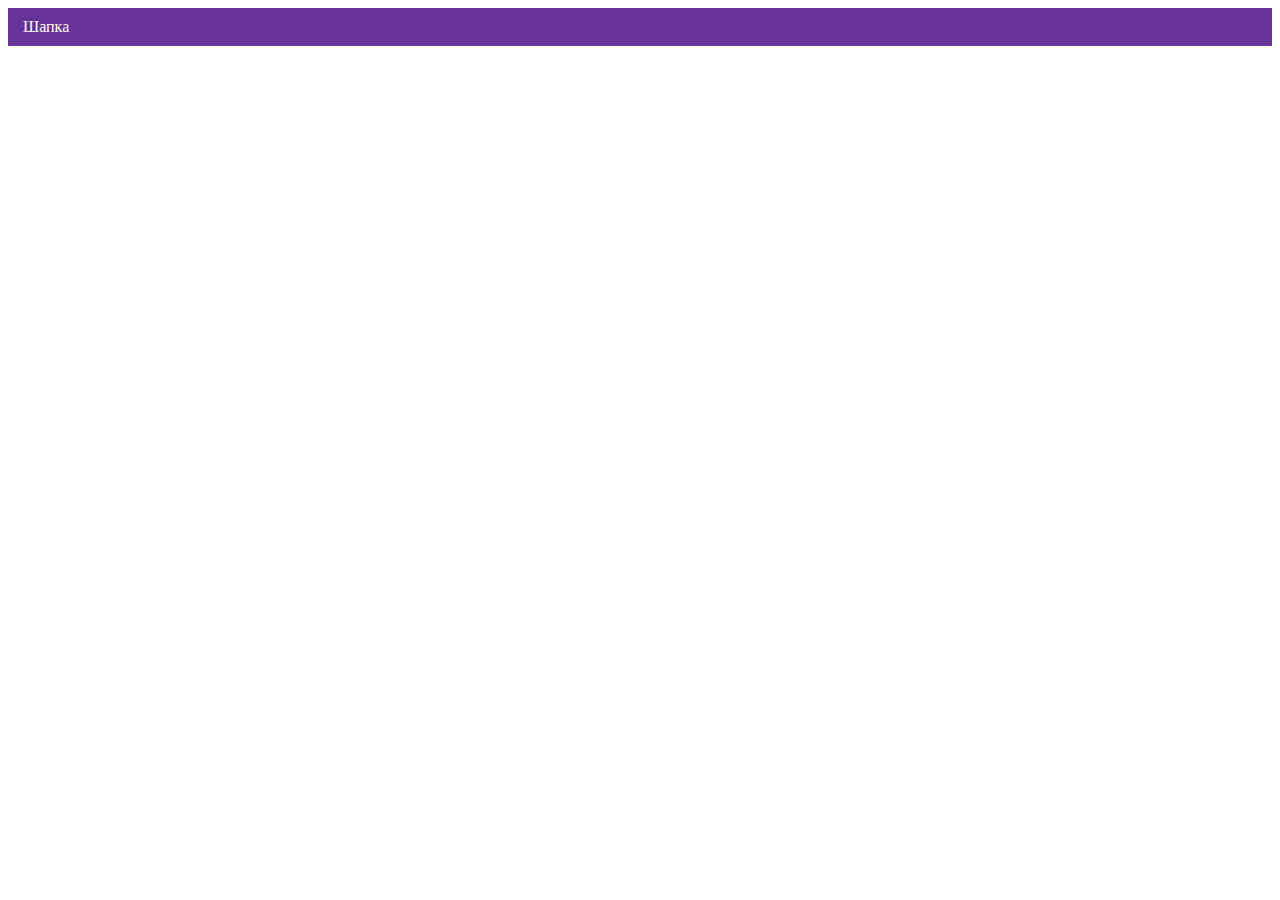
==== index.html @ f51c9a9c "Deploying to gh-pages from @ htmlacademy-adaptive/1694259-cat-energy-30@c3cc6524c16e0c91b3c3ef66ffda" ====
<!DOCTYPE html><html class="page" lang="ru"><head><meta charset="UTF-8"><title>Название проекта</title><meta name="viewport" content="width=device-width,initial-scale=1"><link rel="stylesheet" href="styles/styles.css"><script src="scripts/index.js" defer="defer"></script></head><body class="page__body"><header class="header">Шапка</header></body></html>
---- styles/styles.css ----
@charset "UTF-8";.header{background-color:#639;color:#fff;padding:10px 15px}
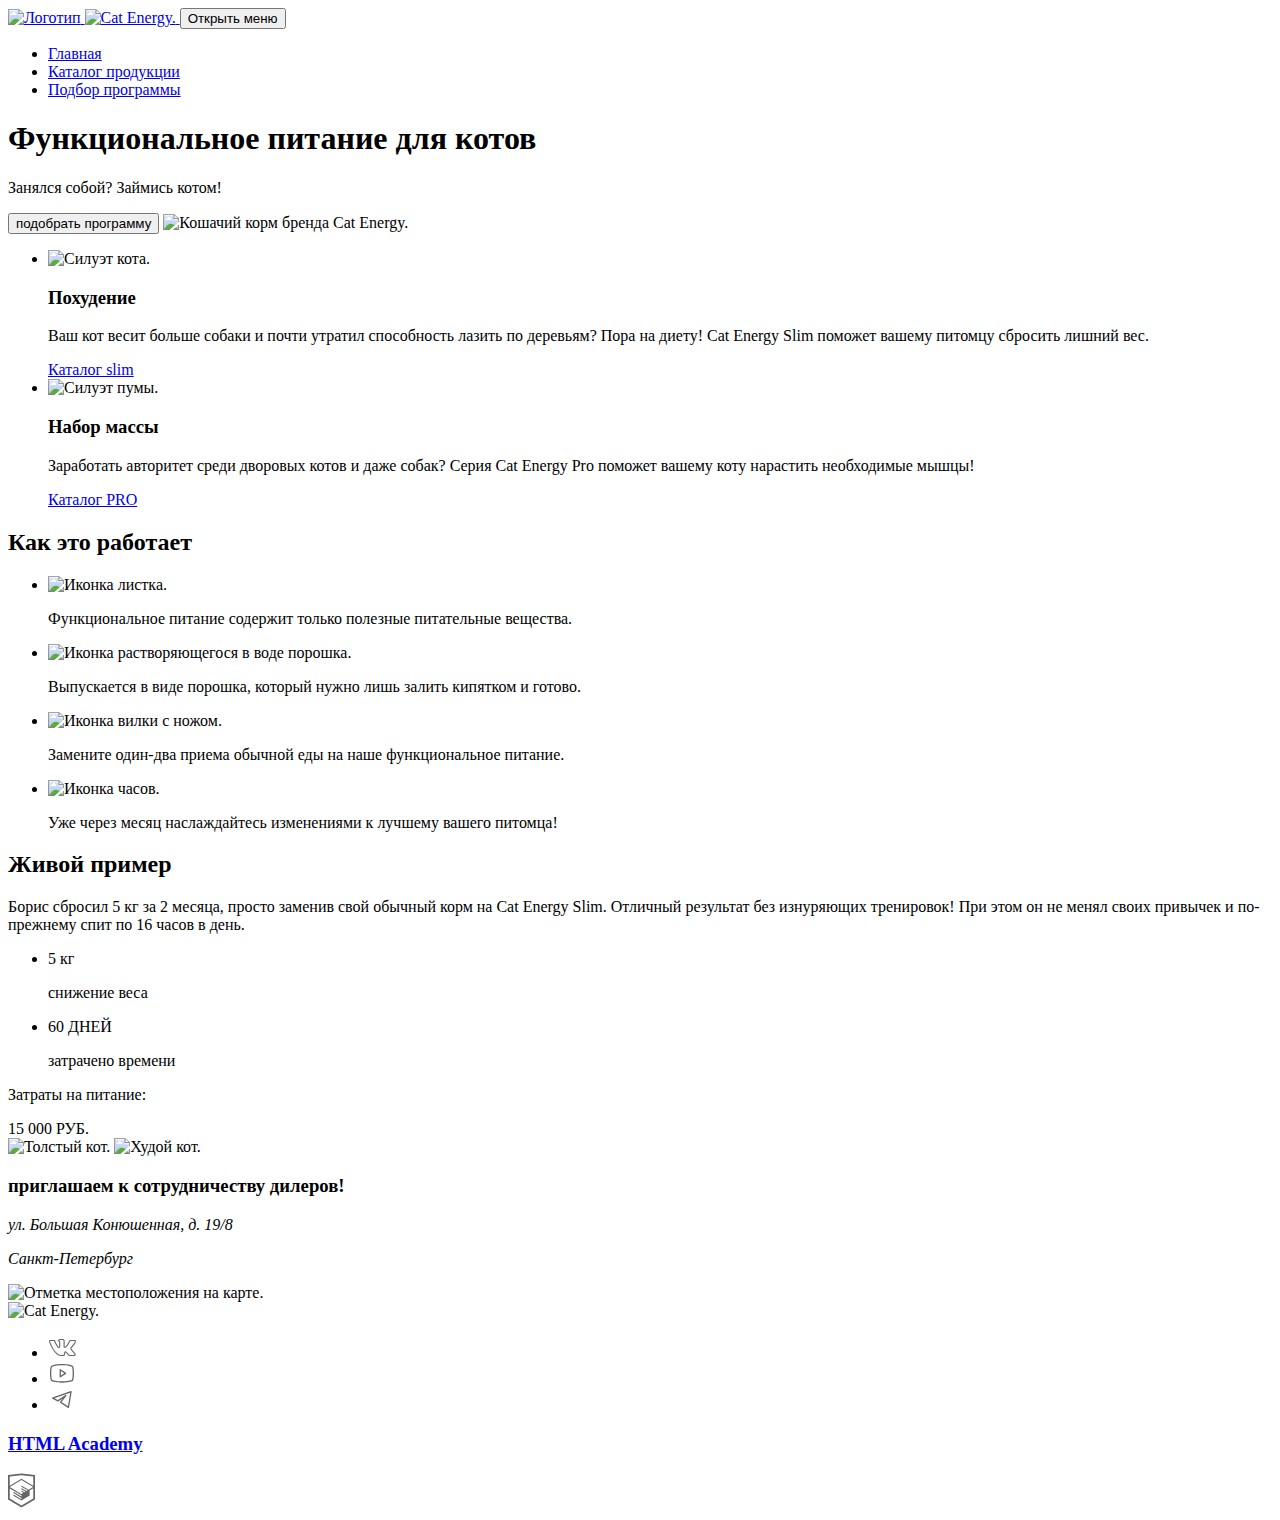
==== commit edb7f55c: "Deploying to gh-pages from @ htmlacademy-adaptive/1694259-cat-energy-30@56cdf80f0903d8a93057e06daf3a" ====
--- a/index.html
+++ b/index.html
@@ -1 +1 @@
-<!DOCTYPE html><html class="page" lang="ru"><head><meta charset="UTF-8"><title>Название проекта</title><meta name="viewport" content="width=device-width,initial-scale=1"><link rel="stylesheet" href="styles/styles.css"><script src="scripts/index.js" defer="defer"></script></head><body class="page__body"><header class="header">Шапка</header></body></html>+<!DOCTYPE html><html class="page" lang="ru"><head><meta charset="UTF-8"><title>Cat Energy</title><meta name="viewport" content="width=device-width,initial-scale=1"><link rel="stylesheet" href="styles/styles.css"><script src="scripts/index.js" defer="defer"></script></head><body class="page__body"><header class="main-header"><nav class="main-nav"><a class="main-nav__logo logo" href="#" aria-label="Переход на главную страницу"><img class="logo__image" src="#" alt="Логотип" width="70" height="59"> <img class="logo__text text-logo" src="#" alt="Cat Energy." width="118" height="21"> </a><button class="main-nav__toggle" type="button"><span class="visually-hidden">Открыть меню</span></button><div class="main-nav__wrapper"><ul class="main-nav__list"><li class="main-nav__item main-nav__item--active"><a href="#">Главная</a></li><li class="main-nav__list-item"><a href="#">Каталог продукции</a></li><li class="main-nav__list-item"><a href="#">Подбор программы</a></li></ul></div></nav></header><main class="main-index"><section class="product"><h1 class="product__title title">Функциональное питание для котов</h1><p class="product__subtitle">Занялся собой? Займись котом!</p><button class="product__button button" type="button">подобрать программу</button> <img class="product__image" src="#" alt="Кошачий корм бренда Cat Energy." width="552" height="499"></section><section class="catalog-selection"><ul class="catalog-selection__list"><li class="catalog-selection__item program"><img class="program__icon" src="#" alt="Силуэт кота." width="100" height="100"><h3 class="program__title title">Похудение</h3><p class="program__text text">Ваш кот весит больше собаки и почти утратил способность лазить по деревьям? Пора на диету! Cat Energy Slim поможет вашему питомцу сбросить лишний вес.</p><a class="program__link" href="#">Каталог slim</a></li><li class="catalog-selection__item program"><img class="program__icon" src="#" alt="Силуэт пумы." width="100" height="100"><h3 class="program__title title">Набор массы</h3><p class="program__text default-text">Заработать авторитет среди дворовых котов и даже собак? Серия Cat Energy Pro поможет вашему коту нарастить необходимые мышцы!</p><a class="program__link" href="#">Каталог PRO</a></li></ul></section><section class="benefits"><h2 class="benefits__title title">Как это работает</h2><ul class="benefits__list"><li class="benefits__list-item"><div class="benefits__icon-wrapper"><img class="benefits__icon" src="#" alt="Иконка листка." width="30" height="32"></div><p class="default-text">Функциональное питание содержит только полезные питательные вещества.</p></li><li class="benefits__list-item"><div class="benefits__icon-wrapper"><img class="benefits__icon" src="#" alt="Иконка растворяющегося в воде порошка." width="26" height="29"></div><p class="default-text">Выпускается в виде порошка, который нужно лишь залить кипятком и готово.</p></li><li class="benefits__list-item"><div class="benefits__icon-wrapper"><img class="benefits__icon" src="#" alt="Иконка вилки с ножом." width="25" height="30"></div><p class="default-text">Замените один-два приема обычной еды на наше функциональное питание.</p></li><li class="benefits__list-item"><div class="benefits__icon-wrapper"><img class="benefits__icon" src="#" alt="Иконка часов." width="26" height="31"></div><p class="default-text">Уже через месяц наслаждайтесь изменениями к лучшему вашего питомца!</p></li></ul></section><section class="example"><h2 class="example__title title">Живой пример</h2><p class="example__subtitle default-text">Борис сбросил 5 кг за 2 месяца, просто заменив свой обычный корм на Cat Energy Slim. Отличный результат без изнуряющих тренировок! При этом он не менял своих привычек и по-прежнему спит по 16 часов в день.</p><div class="example__result result"><ul class="result__list"><li class="result__item"><span class="result__weight">5 кг</span><p class="result__weight-text">снижение веса</p></li><li class="result__item"><span class="result__weight">60 ДНЕЙ</span><p class="result__weight-text">затрачено времени</p></li></ul></div><p class="example__expenses-text">Затраты на питание:</p><span class="example__amount-of-costs">15 000 РУБ.</span><div class="example__slider"><img class="example__slider-imege" src="#" alt="Толстый кот." width="560" height="512"> <img class="example__slider-imege" src="#" alt="Худой кот." width="560" height="512"></div></section></main><footer class="page-footer"><section class="location"><div class="location__adress-wrapper"><h3 class="location__adress-title">приглашаем к сотрудничеству дилеров!</h3><address class="location__adress"><p class="location__adress-street">ул. Большая Конюшенная, д. 19/8</p><p class="location__adress-city">Санкт-Петербург</p></address><img class="location__map-pin" src="#" alt="Отметка местоположения на карте." width="113" height="106"></div></section><section class="footer"><img class="footer__logo text-logo" src="#" alt="Cat Energy." width="118" height="21"><ul class="footer__social-list"><li class="footer__social-item"><a class="footer__social-link" href="#" aria-label="Переход на группу Вконтакте."><svg class="footer__social-icon" xmlns="http://www.w3.org/2000/svg" width="28" height="22" viewBox="0 0 28 22" fill="none"><path d="M1 5.33876C1 4.48373 1.5151 4.02268 2.54531 3.95562L6.51515 3.98077C6.78158 3.98077 6.95921 4.10651 7.04802 4.35799C7.45655 5.61538 7.91392 6.70094 8.42014 7.61465C8.92637 8.52835 9.58801 9.58038 10.4051 10.7707C10.4761 10.9216 10.5916 10.997 10.7514 10.997C10.8758 10.997 10.9735 10.9384 11.0445 10.821L11.1244 10.5444L11.1511 6.19379C11.1511 5.89201 11.0756 5.69083 10.9246 5.59024C10.7736 5.48965 10.4939 5.4142 10.0853 5.36391C9.76563 5.31361 9.60577 5.12919 9.60577 4.81065C9.60577 4.74359 9.61465 4.69329 9.63241 4.65976C10.0054 3.57002 11.0711 3.02515 12.8296 3.02515L14.3216 3C14.9966 3 15.5561 3.15927 16.0001 3.47781C16.4442 3.79635 16.6662 4.29931 16.6662 4.98669V10.6953C16.7906 10.7791 16.906 10.821 17.0126 10.821C17.279 10.821 17.5099 10.6701 17.7053 10.3683C19.6592 7.78649 20.716 6.05966 20.8759 5.18787C20.8759 5.1711 20.8936 5.12919 20.9291 5.06213C21.0535 4.81065 21.2577 4.5927 21.5419 4.40828C21.8261 4.22387 22.0748 4.09813 22.288 4.03107C22.359 3.99753 22.4389 3.98077 22.5277 3.98077H26.6574L26.9239 4.00592C27.2791 4.00592 27.5544 4.16519 27.7498 4.48373C27.8209 4.58432 27.8697 4.69329 27.8964 4.81065C27.923 4.92801 27.9408 5.04536 27.9496 5.16272C27.9585 5.28008 27.963 5.34714 27.963 5.36391V5.53994C27.8386 6.22732 27.5233 6.9608 27.0171 7.74038C26.5109 8.51997 25.867 9.36243 25.0855 10.2678C24.304 11.1731 23.8155 11.7682 23.6201 12.0533C23.4603 12.2544 23.3803 12.4389 23.3803 12.6065C23.3803 12.7406 23.4514 12.8915 23.5935 13.0592L27.4834 17.6864C27.6965 17.9546 27.8031 18.248 27.8031 18.5666C27.8031 18.9522 27.6432 19.2707 27.3235 19.5222C27.0038 19.7737 26.6219 19.9162 26.1779 19.9497L25.7249 19.9749H21.6752C21.6574 19.9749 21.6219 19.979 21.5686 19.9874C21.5153 19.9958 21.4798 20 21.462 20C21.0712 20 20.7071 19.8407 20.3696 19.5222C20.2453 19.3881 19.4105 18.3989 17.8652 16.5547C17.7764 16.4374 17.652 16.3284 17.4922 16.2278C17.4211 16.4961 17.3279 16.8817 17.2124 17.3846C17.097 17.8876 17.0126 18.248 16.9593 18.466L16.8794 18.8935C16.7018 19.4803 16.3287 19.8323 15.7604 19.9497L15.3874 19.9749H12.7763C11.3021 19.9749 9.83224 19.3378 8.36686 18.0636C6.90148 16.7894 5.58264 15.1423 4.41034 13.122C3.23803 11.1018 2.14566 8.75049 1.13322 6.06805C1.04441 5.8501 1 5.607 1 5.33876ZM17.0126 11.8521C16.6396 11.8521 16.3021 11.7557 16.0001 11.5629C15.6982 11.3701 15.5472 11.106 15.5472 10.7707V4.98669C15.5472 4.65138 15.4584 4.41248 15.2808 4.26997C15.1032 4.12747 14.7923 4.05621 14.3483 4.05621L12.8296 4.10651C12.0658 4.10651 11.4886 4.23225 11.0978 4.48373C11.8793 4.8358 12.2701 5.40582 12.2701 6.19379V10.6198C12.2346 11.039 12.0569 11.3868 11.7372 11.6635C11.4175 11.9401 11.0623 12.0784 10.6715 12.0784C10.1386 12.0784 9.7301 11.8353 9.44591 11.3491C8.06046 9.37081 7.03025 7.4931 6.35529 5.71598L6.1155 5.06213L2.57195 5.03698C2.34104 5.03698 2.21227 5.04956 2.18562 5.0747C2.15898 5.09985 2.14566 5.1711 2.14566 5.28846C2.14566 5.43935 2.16342 5.59862 2.19895 5.76627L2.75845 7.17456C4.25048 10.8126 5.87127 13.6795 7.62085 15.7751C9.37042 17.8708 11.0889 18.9186 12.7763 18.9186H15.4406C15.5472 18.9186 15.6271 18.8893 15.6804 18.8306C15.7337 18.7719 15.7781 18.6588 15.8136 18.4911L15.8669 18.2396L16.3732 16.0266C16.5152 15.7249 16.6396 15.5237 16.7462 15.4231C16.9415 15.2387 17.1725 15.1465 17.4389 15.1465C17.8652 15.1465 18.3003 15.3895 18.7444 15.8757L21.0091 18.5917C21.1512 18.8097 21.3022 18.9186 21.462 18.9186H25.8581C26.391 18.9186 26.6574 18.7929 26.6574 18.5414C26.6574 18.4576 26.6308 18.3738 26.5775 18.2899L22.7142 13.7382C22.4123 13.3861 22.2613 13.0089 22.2613 12.6065C22.2613 12.2041 22.4034 11.8185 22.6876 11.4497C22.9185 11.1144 23.367 10.557 24.0331 9.77737C24.6992 8.99778 25.2809 8.26849 25.7782 7.5895C26.2756 6.9105 26.6042 6.29438 26.764 5.74112L26.8439 5.4142C26.8262 5.38067 26.8173 5.32618 26.8173 5.25074C26.8173 5.1753 26.8084 5.11243 26.7907 5.06213H22.6077C22.3412 5.16272 22.1281 5.31361 21.9682 5.51479L21.8084 5.9926C21.3643 7.14941 20.2009 8.93491 18.3181 11.3491C17.9451 11.6844 17.5099 11.8521 17.0126 11.8521Z" fill="#666666"/></svg></a></li><li class="footer__social-item"><a class="footer__social-link" href="#" aria-label="Переход на канал на YouTube."><svg class="footer__social-icon" xmlns="http://www.w3.org/2000/svg" width="28" height="22" viewBox="0 0 28 22" fill="none"><path d="M17.8509 10.7927L12.6145 7.30184C12.5159 7.23691 12.4016 7.19985 12.2837 7.19459C12.1657 7.18934 12.0486 7.21608 11.9446 7.27198C11.8406 7.32789 11.7537 7.41087 11.693 7.51215C11.6324 7.61343 11.6002 7.72924 11.6 7.84729V14.8291C11.6001 14.9481 11.6327 15.0648 11.6942 15.1667C11.7557 15.2686 11.8438 15.3518 11.9491 15.4073C12.0524 15.4631 12.1691 15.4895 12.2864 15.4837C12.4037 15.478 12.5172 15.4402 12.6145 15.3746L17.8509 11.8837C17.9409 11.8239 18.0148 11.7429 18.0658 11.6477C18.1169 11.5526 18.1436 11.4462 18.1436 11.3382C18.1436 11.2302 18.1169 11.1239 18.0658 11.0287C18.0148 10.9335 17.9409 10.8525 17.8509 10.7927ZM12.9091 13.6073V9.06911L16.3127 11.3382L12.9091 13.6073ZM25.3891 5.04366C25.2942 4.67547 25.1131 4.33511 24.8609 4.05061C24.6086 3.76611 24.2924 3.54561 23.9382 3.40729C20.2182 1.9782 14.2509 2.00002 14 2.00002C13.7491 2.00002 7.78182 1.9782 4.06182 3.40729C3.70764 3.54561 3.3914 3.76611 3.13914 4.05061C2.88689 4.33511 2.70584 4.67547 2.61091 5.04366C2.32727 6.11275 2 8.07638 2 11.3382C2 14.6 2.32727 16.5637 2.61091 17.6327C2.70584 18.0009 2.88689 18.3413 3.13914 18.6258C3.3914 18.9103 3.70764 19.1308 4.06182 19.2691C7.78182 20.6982 13.7491 20.6764 14 20.6764H14.0764C14.8291 20.6764 20.3927 20.6327 23.9382 19.2691C24.2924 19.1308 24.6086 18.9103 24.8609 18.6258C25.1131 18.3413 25.2942 18.0009 25.3891 17.6327C25.6727 16.5637 26 14.6 26 11.3382C26 8.07638 25.6727 6.11275 25.3891 5.04366ZM24.1236 17.3055C24.0807 17.472 23.999 17.6259 23.8853 17.7548C23.7715 17.8838 23.6289 17.984 23.4691 18.0473C19.9782 19.3891 14.0655 19.3673 14 19.3673C13.9345 19.3673 8.02182 19.3891 4.53091 18.0473C4.37107 17.984 4.22846 17.8838 4.11471 17.7548C4.00096 17.6259 3.91929 17.472 3.87636 17.3055C3.61455 16.3018 3.30909 14.4582 3.30909 11.3382C3.30909 8.2182 3.61455 6.37457 3.87636 5.37093C3.91929 5.20445 4.00096 5.05047 4.11471 4.92156C4.22846 4.79264 4.37107 4.69243 4.53091 4.62911C8.02182 3.28729 13.9345 3.30911 14 3.30911C14.0655 3.30911 19.9782 3.28729 23.4691 4.62911C23.6289 4.69243 23.7715 4.79264 23.8853 4.92156C23.999 5.05047 24.0807 5.20445 24.1236 5.37093C24.3855 6.37457 24.6909 8.2182 24.6909 11.3382C24.6909 14.4582 24.3855 16.3018 24.1236 17.3055Z" fill="#666666"/></svg></a></li><li class="footer__social-item"><a class="footer__social-link" href="#" aria-label="Ссылка на канал в Телеграмме."><svg class="footer__social-icon" xmlns="http://www.w3.org/2000/svg" width="28" height="22" viewBox="0 0 28 22" fill="none"><path fill-rule="evenodd" clip-rule="evenodd" d="M23.4608 3.15291C23.6393 3.30222 23.7255 3.5349 23.6872 3.76448L21.0611 19.5214C21.0244 19.7411 20.8789 19.9273 20.6745 20.0159C20.47 20.1045 20.2346 20.0833 20.0493 19.9597L12.1708 14.7074C12.0177 14.6054 11.9145 14.4437 11.8862 14.2619C11.858 14.08 11.9074 13.8947 12.0223 13.751L14.633 10.4877L10.273 13.3944C10.077 13.525 9.82597 13.5407 9.61524 13.4353L4.36293 10.8092C4.12769 10.6915 3.98535 10.4449 4.0012 10.1824C4.01705 9.91983 4.18804 9.6921 4.43573 9.60364L22.8188 3.03826C23.038 2.95998 23.2822 3.00359 23.4608 3.15291ZM6.32626 10.3228L9.86168 12.0905L17.4231 7.0495C17.6925 6.86994 18.0525 6.91349 18.2712 7.1521C18.49 7.3907 18.5022 7.75314 18.3 8.00591L13.495 14.0121L19.9328 18.3039L22.2083 4.65058L6.32626 10.3228Z" fill="#666666"/></svg></a></li></ul><a class="footer__academy-logo-link" href="#"><h3 class="footer__academy-text">HTML Academy</h3><svg class="footer__academy-logo-image" xmlns="http://www.w3.org/2000/svg" width="27" height="35" viewBox="0 0 27 35" fill="none"><g clip-path="url(#clip0_101818_1015)"><path d="M13.6426 0.515754L13.5 0.5L0 1.90733V26.5129L13.5 34.5L27 26.5129V1.90733L13.6426 0.515754ZM25.2344 25.5151L13.5 32.4573L1.76561 25.5151V15.4293L13.4507 22.3451L13.4701 23.5984L5.45351 18.8548L5.44295 20.0801L13.4894 24.8885L13.5088 26.175L5.46408 21.4174L5.45351 22.6427L13.5 27.4511L21.6239 22.6182V21.3929V17.409L25.2432 15.2595L25.2344 25.5151ZM25.2344 13.9519L22.0147 15.8319L20.5325 16.7071L13.4666 12.5201L13.456 13.7454L19.4957 17.318L19.4429 17.3495L19.3126 17.4247L18.4536 17.9166L13.4666 14.9689L13.456 16.1942L17.3921 18.5222L16.4591 19.1314L16.438 19.1436L13.4666 17.402L13.456 18.6273L15.4029 19.7615L13.4155 20.9483L1.7973 14.0762L13.4349 7.11831L25.2344 13.9519ZM25.2344 12.7266L13.4401 5.81075L1.76561 12.7196V3.4897L13.5 2.26442L25.2344 3.4897V12.7266Z" fill="#666666"/></g><defs><clippath id="academy-logo-path"><rect width="27" height="34" fill="white"/></clippath></defs></svg></a></section></footer></body></html>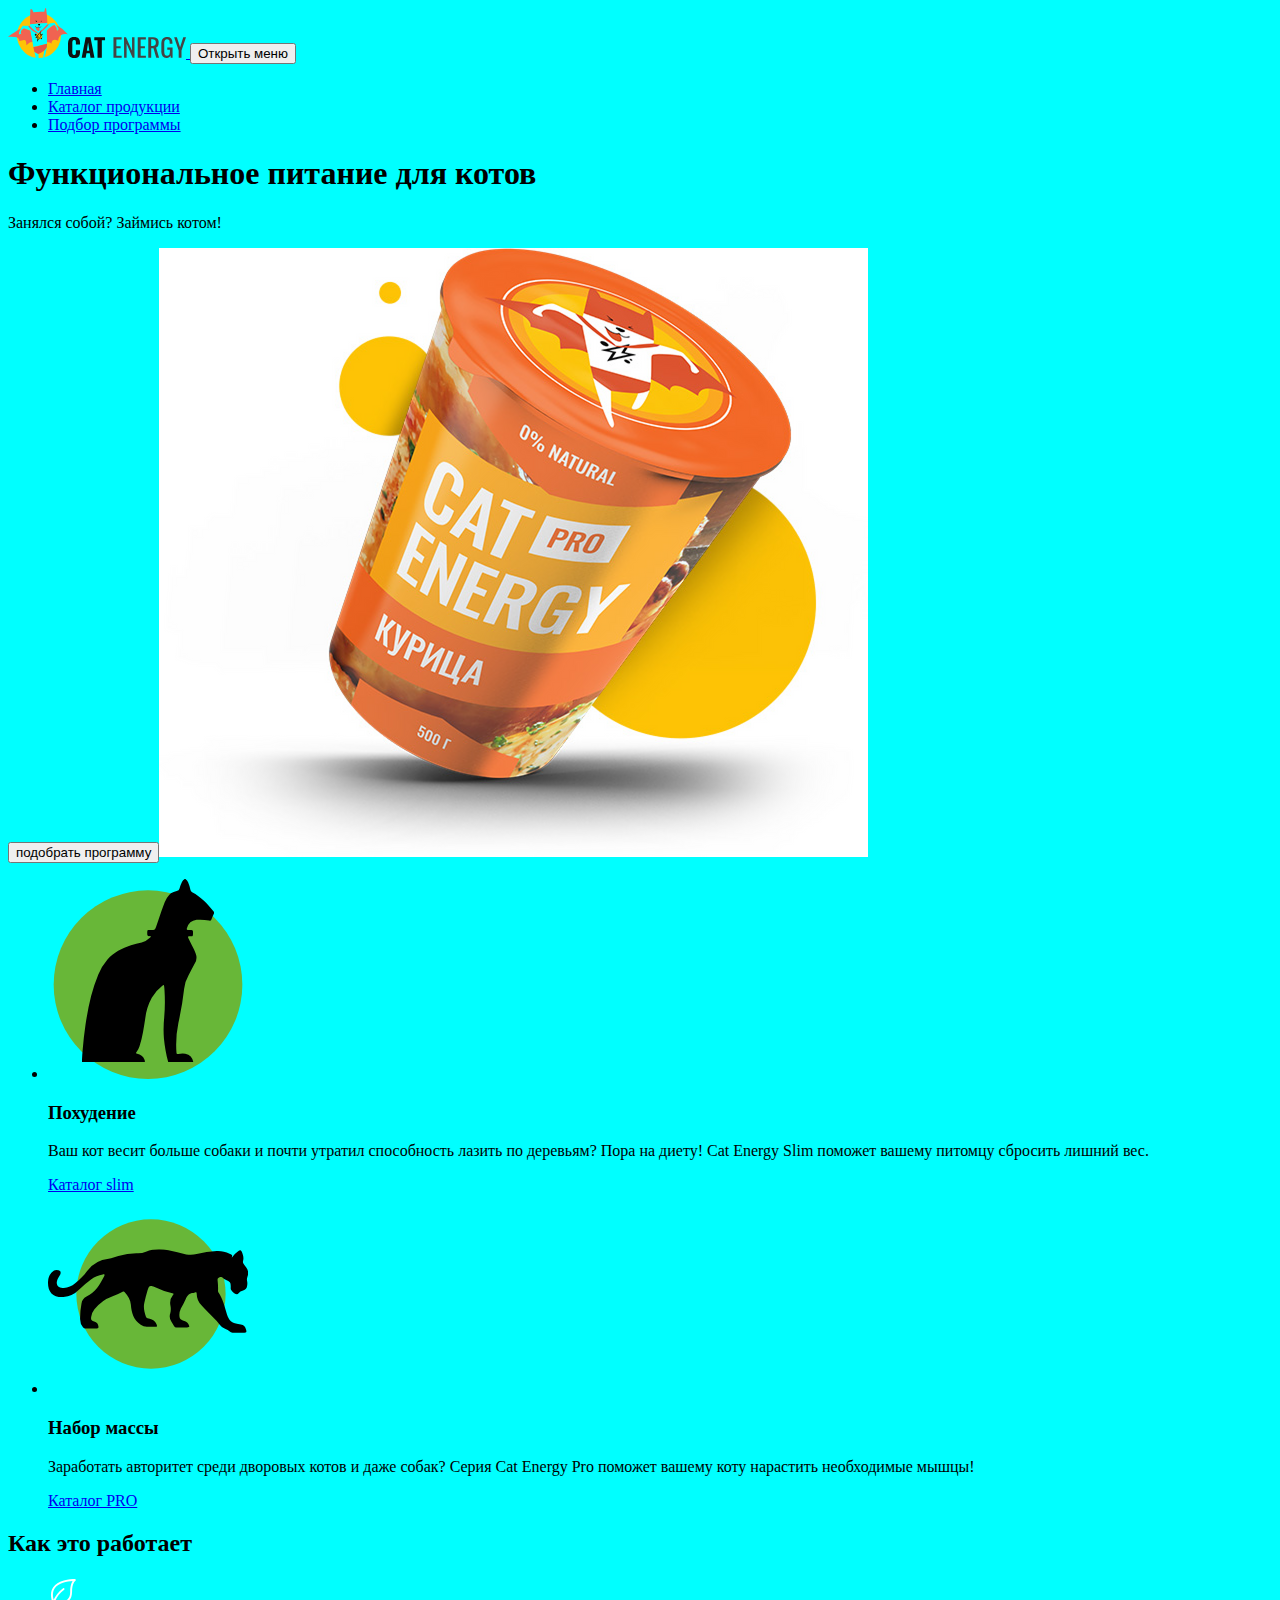
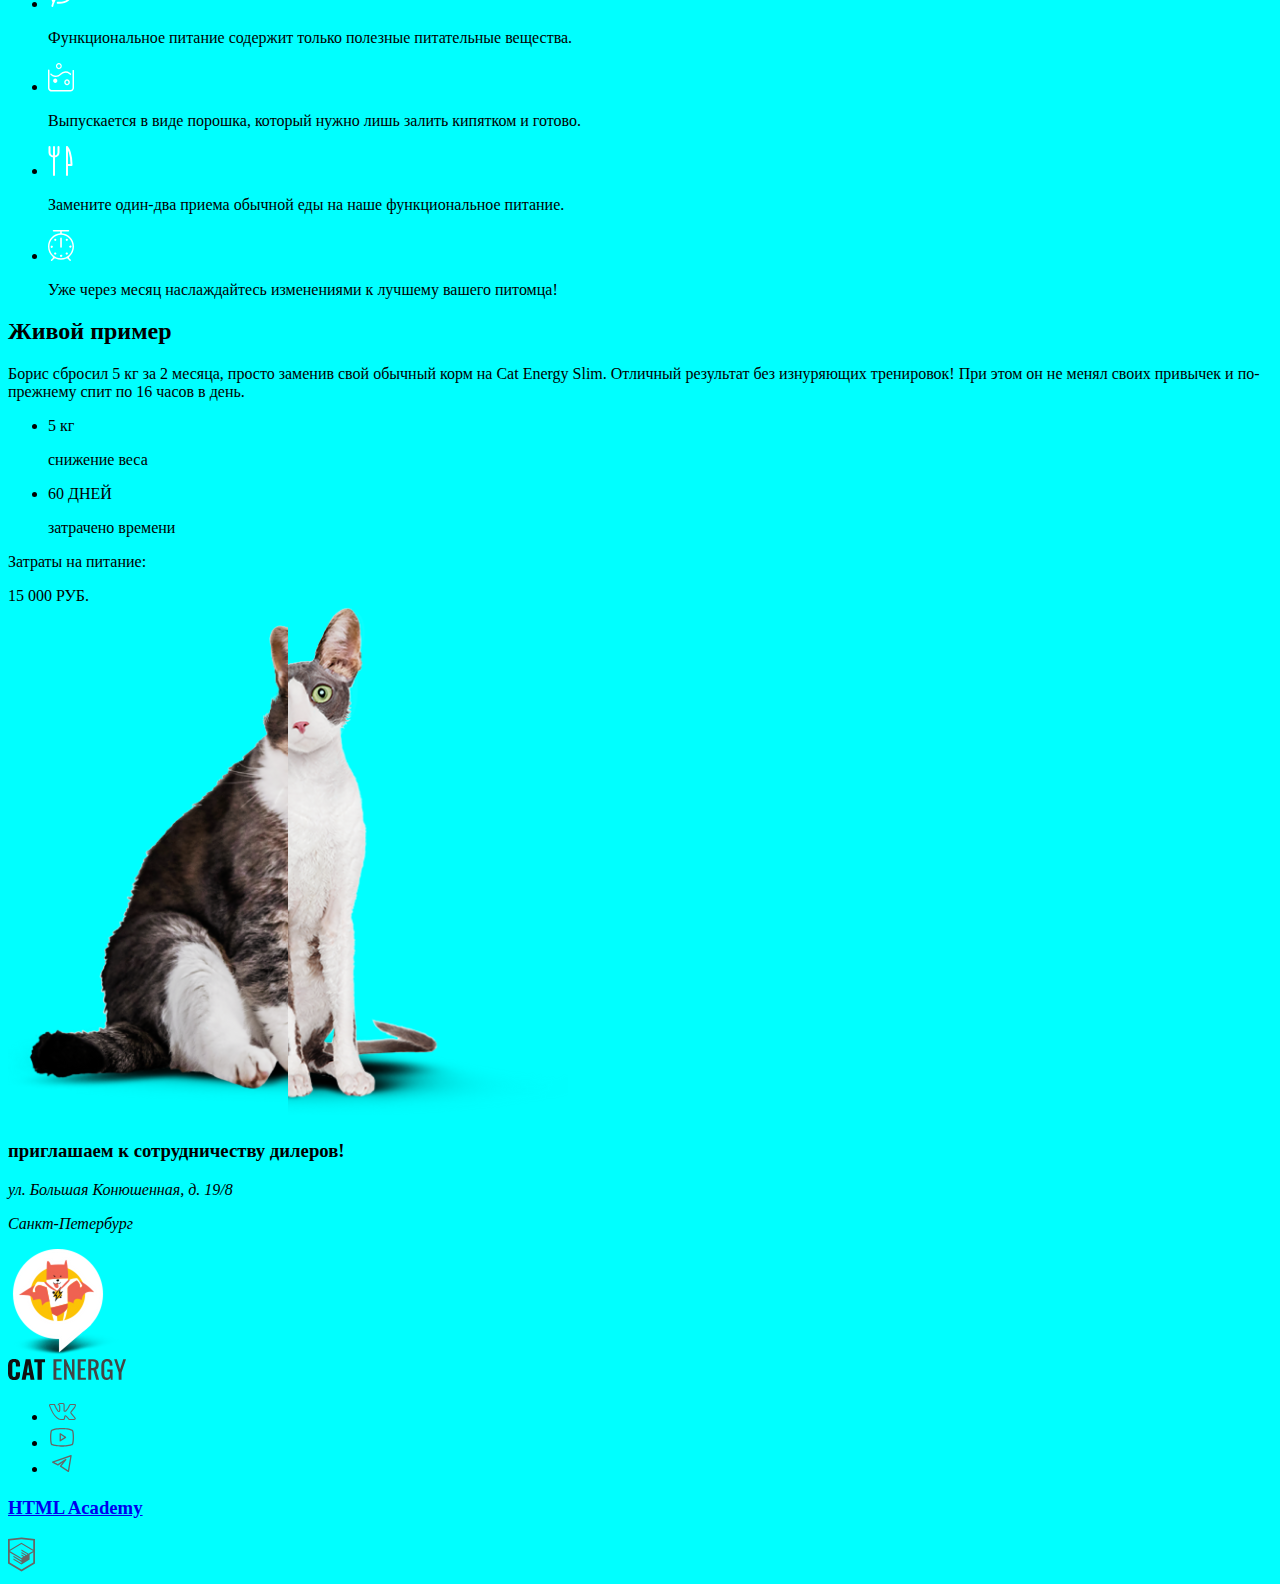
==== commit 2bccdca9: "Deploying to gh-pages from @ htmlacademy-adaptive/1694259-cat-energy-30@bcf38407ddf464d9cabc765f10c9" ====
--- a/index.html
+++ b/index.html
@@ -1 +1 @@
-<!DOCTYPE html><html class="page" lang="ru"><head><meta charset="UTF-8"><title>Cat Energy</title><meta name="viewport" content="width=device-width,initial-scale=1"><link rel="stylesheet" href="styles/styles.css"><script src="scripts/index.js" defer="defer"></script></head><body class="page__body"><header class="main-header"><nav class="main-nav"><a class="main-nav__logo logo" href="#" aria-label="Переход на главную страницу"><img class="logo__image" src="#" alt="Логотип" width="70" height="59"> <img class="logo__text text-logo" src="#" alt="Cat Energy." width="118" height="21"> </a><button class="main-nav__toggle" type="button"><span class="visually-hidden">Открыть меню</span></button><div class="main-nav__wrapper"><ul class="main-nav__list"><li class="main-nav__item main-nav__item--active"><a href="#">Главная</a></li><li class="main-nav__list-item"><a href="#">Каталог продукции</a></li><li class="main-nav__list-item"><a href="#">Подбор программы</a></li></ul></div></nav></header><main class="main-index"><section class="product"><h1 class="product__title title">Функциональное питание для котов</h1><p class="product__subtitle">Занялся собой? Займись котом!</p><button class="product__button button" type="button">подобрать программу</button> <img class="product__image" src="#" alt="Кошачий корм бренда Cat Energy." width="552" height="499"></section><section class="catalog-selection"><ul class="catalog-selection__list"><li class="catalog-selection__item program"><img class="program__icon" src="#" alt="Силуэт кота." width="100" height="100"><h3 class="program__title title">Похудение</h3><p class="program__text text">Ваш кот весит больше собаки и почти утратил способность лазить по деревьям? Пора на диету! Cat Energy Slim поможет вашему питомцу сбросить лишний вес.</p><a class="program__link" href="#">Каталог slim</a></li><li class="catalog-selection__item program"><img class="program__icon" src="#" alt="Силуэт пумы." width="100" height="100"><h3 class="program__title title">Набор массы</h3><p class="program__text default-text">Заработать авторитет среди дворовых котов и даже собак? Серия Cat Energy Pro поможет вашему коту нарастить необходимые мышцы!</p><a class="program__link" href="#">Каталог PRO</a></li></ul></section><section class="benefits"><h2 class="benefits__title title">Как это работает</h2><ul class="benefits__list"><li class="benefits__list-item"><div class="benefits__icon-wrapper"><img class="benefits__icon" src="#" alt="Иконка листка." width="30" height="32"></div><p class="default-text">Функциональное питание содержит только полезные питательные вещества.</p></li><li class="benefits__list-item"><div class="benefits__icon-wrapper"><img class="benefits__icon" src="#" alt="Иконка растворяющегося в воде порошка." width="26" height="29"></div><p class="default-text">Выпускается в виде порошка, который нужно лишь залить кипятком и готово.</p></li><li class="benefits__list-item"><div class="benefits__icon-wrapper"><img class="benefits__icon" src="#" alt="Иконка вилки с ножом." width="25" height="30"></div><p class="default-text">Замените один-два приема обычной еды на наше функциональное питание.</p></li><li class="benefits__list-item"><div class="benefits__icon-wrapper"><img class="benefits__icon" src="#" alt="Иконка часов." width="26" height="31"></div><p class="default-text">Уже через месяц наслаждайтесь изменениями к лучшему вашего питомца!</p></li></ul></section><section class="example"><h2 class="example__title title">Живой пример</h2><p class="example__subtitle default-text">Борис сбросил 5 кг за 2 месяца, просто заменив свой обычный корм на Cat Energy Slim. Отличный результат без изнуряющих тренировок! При этом он не менял своих привычек и по-прежнему спит по 16 часов в день.</p><div class="example__result result"><ul class="result__list"><li class="result__item"><span class="result__weight">5 кг</span><p class="result__weight-text">снижение веса</p></li><li class="result__item"><span class="result__weight">60 ДНЕЙ</span><p class="result__weight-text">затрачено времени</p></li></ul></div><p class="example__expenses-text">Затраты на питание:</p><span class="example__amount-of-costs">15 000 РУБ.</span><div class="example__slider"><img class="example__slider-imege" src="#" alt="Толстый кот." width="560" height="512"> <img class="example__slider-imege" src="#" alt="Худой кот." width="560" height="512"></div></section></main><footer class="page-footer"><section class="location"><div class="location__adress-wrapper"><h3 class="location__adress-title">приглашаем к сотрудничеству дилеров!</h3><address class="location__adress"><p class="location__adress-street">ул. Большая Конюшенная, д. 19/8</p><p class="location__adress-city">Санкт-Петербург</p></address><img class="location__map-pin" src="#" alt="Отметка местоположения на карте." width="113" height="106"></div></section><section class="footer"><img class="footer__logo text-logo" src="#" alt="Cat Energy." width="118" height="21"><ul class="footer__social-list"><li class="footer__social-item"><a class="footer__social-link" href="#" aria-label="Переход на группу Вконтакте."><svg class="footer__social-icon" xmlns="http://www.w3.org/2000/svg" width="28" height="22" viewBox="0 0 28 22" fill="none"><path d="M1 5.33876C1 4.48373 1.5151 4.02268 2.54531 3.95562L6.51515 3.98077C6.78158 3.98077 6.95921 4.10651 7.04802 4.35799C7.45655 5.61538 7.91392 6.70094 8.42014 7.61465C8.92637 8.52835 9.58801 9.58038 10.4051 10.7707C10.4761 10.9216 10.5916 10.997 10.7514 10.997C10.8758 10.997 10.9735 10.9384 11.0445 10.821L11.1244 10.5444L11.1511 6.19379C11.1511 5.89201 11.0756 5.69083 10.9246 5.59024C10.7736 5.48965 10.4939 5.4142 10.0853 5.36391C9.76563 5.31361 9.60577 5.12919 9.60577 4.81065C9.60577 4.74359 9.61465 4.69329 9.63241 4.65976C10.0054 3.57002 11.0711 3.02515 12.8296 3.02515L14.3216 3C14.9966 3 15.5561 3.15927 16.0001 3.47781C16.4442 3.79635 16.6662 4.29931 16.6662 4.98669V10.6953C16.7906 10.7791 16.906 10.821 17.0126 10.821C17.279 10.821 17.5099 10.6701 17.7053 10.3683C19.6592 7.78649 20.716 6.05966 20.8759 5.18787C20.8759 5.1711 20.8936 5.12919 20.9291 5.06213C21.0535 4.81065 21.2577 4.5927 21.5419 4.40828C21.8261 4.22387 22.0748 4.09813 22.288 4.03107C22.359 3.99753 22.4389 3.98077 22.5277 3.98077H26.6574L26.9239 4.00592C27.2791 4.00592 27.5544 4.16519 27.7498 4.48373C27.8209 4.58432 27.8697 4.69329 27.8964 4.81065C27.923 4.92801 27.9408 5.04536 27.9496 5.16272C27.9585 5.28008 27.963 5.34714 27.963 5.36391V5.53994C27.8386 6.22732 27.5233 6.9608 27.0171 7.74038C26.5109 8.51997 25.867 9.36243 25.0855 10.2678C24.304 11.1731 23.8155 11.7682 23.6201 12.0533C23.4603 12.2544 23.3803 12.4389 23.3803 12.6065C23.3803 12.7406 23.4514 12.8915 23.5935 13.0592L27.4834 17.6864C27.6965 17.9546 27.8031 18.248 27.8031 18.5666C27.8031 18.9522 27.6432 19.2707 27.3235 19.5222C27.0038 19.7737 26.6219 19.9162 26.1779 19.9497L25.7249 19.9749H21.6752C21.6574 19.9749 21.6219 19.979 21.5686 19.9874C21.5153 19.9958 21.4798 20 21.462 20C21.0712 20 20.7071 19.8407 20.3696 19.5222C20.2453 19.3881 19.4105 18.3989 17.8652 16.5547C17.7764 16.4374 17.652 16.3284 17.4922 16.2278C17.4211 16.4961 17.3279 16.8817 17.2124 17.3846C17.097 17.8876 17.0126 18.248 16.9593 18.466L16.8794 18.8935C16.7018 19.4803 16.3287 19.8323 15.7604 19.9497L15.3874 19.9749H12.7763C11.3021 19.9749 9.83224 19.3378 8.36686 18.0636C6.90148 16.7894 5.58264 15.1423 4.41034 13.122C3.23803 11.1018 2.14566 8.75049 1.13322 6.06805C1.04441 5.8501 1 5.607 1 5.33876ZM17.0126 11.8521C16.6396 11.8521 16.3021 11.7557 16.0001 11.5629C15.6982 11.3701 15.5472 11.106 15.5472 10.7707V4.98669C15.5472 4.65138 15.4584 4.41248 15.2808 4.26997C15.1032 4.12747 14.7923 4.05621 14.3483 4.05621L12.8296 4.10651C12.0658 4.10651 11.4886 4.23225 11.0978 4.48373C11.8793 4.8358 12.2701 5.40582 12.2701 6.19379V10.6198C12.2346 11.039 12.0569 11.3868 11.7372 11.6635C11.4175 11.9401 11.0623 12.0784 10.6715 12.0784C10.1386 12.0784 9.7301 11.8353 9.44591 11.3491C8.06046 9.37081 7.03025 7.4931 6.35529 5.71598L6.1155 5.06213L2.57195 5.03698C2.34104 5.03698 2.21227 5.04956 2.18562 5.0747C2.15898 5.09985 2.14566 5.1711 2.14566 5.28846C2.14566 5.43935 2.16342 5.59862 2.19895 5.76627L2.75845 7.17456C4.25048 10.8126 5.87127 13.6795 7.62085 15.7751C9.37042 17.8708 11.0889 18.9186 12.7763 18.9186H15.4406C15.5472 18.9186 15.6271 18.8893 15.6804 18.8306C15.7337 18.7719 15.7781 18.6588 15.8136 18.4911L15.8669 18.2396L16.3732 16.0266C16.5152 15.7249 16.6396 15.5237 16.7462 15.4231C16.9415 15.2387 17.1725 15.1465 17.4389 15.1465C17.8652 15.1465 18.3003 15.3895 18.7444 15.8757L21.0091 18.5917C21.1512 18.8097 21.3022 18.9186 21.462 18.9186H25.8581C26.391 18.9186 26.6574 18.7929 26.6574 18.5414C26.6574 18.4576 26.6308 18.3738 26.5775 18.2899L22.7142 13.7382C22.4123 13.3861 22.2613 13.0089 22.2613 12.6065C22.2613 12.2041 22.4034 11.8185 22.6876 11.4497C22.9185 11.1144 23.367 10.557 24.0331 9.77737C24.6992 8.99778 25.2809 8.26849 25.7782 7.5895C26.2756 6.9105 26.6042 6.29438 26.764 5.74112L26.8439 5.4142C26.8262 5.38067 26.8173 5.32618 26.8173 5.25074C26.8173 5.1753 26.8084 5.11243 26.7907 5.06213H22.6077C22.3412 5.16272 22.1281 5.31361 21.9682 5.51479L21.8084 5.9926C21.3643 7.14941 20.2009 8.93491 18.3181 11.3491C17.9451 11.6844 17.5099 11.8521 17.0126 11.8521Z" fill="#666666"/></svg></a></li><li class="footer__social-item"><a class="footer__social-link" href="#" aria-label="Переход на канал на YouTube."><svg class="footer__social-icon" xmlns="http://www.w3.org/2000/svg" width="28" height="22" viewBox="0 0 28 22" fill="none"><path d="M17.8509 10.7927L12.6145 7.30184C12.5159 7.23691 12.4016 7.19985 12.2837 7.19459C12.1657 7.18934 12.0486 7.21608 11.9446 7.27198C11.8406 7.32789 11.7537 7.41087 11.693 7.51215C11.6324 7.61343 11.6002 7.72924 11.6 7.84729V14.8291C11.6001 14.9481 11.6327 15.0648 11.6942 15.1667C11.7557 15.2686 11.8438 15.3518 11.9491 15.4073C12.0524 15.4631 12.1691 15.4895 12.2864 15.4837C12.4037 15.478 12.5172 15.4402 12.6145 15.3746L17.8509 11.8837C17.9409 11.8239 18.0148 11.7429 18.0658 11.6477C18.1169 11.5526 18.1436 11.4462 18.1436 11.3382C18.1436 11.2302 18.1169 11.1239 18.0658 11.0287C18.0148 10.9335 17.9409 10.8525 17.8509 10.7927ZM12.9091 13.6073V9.06911L16.3127 11.3382L12.9091 13.6073ZM25.3891 5.04366C25.2942 4.67547 25.1131 4.33511 24.8609 4.05061C24.6086 3.76611 24.2924 3.54561 23.9382 3.40729C20.2182 1.9782 14.2509 2.00002 14 2.00002C13.7491 2.00002 7.78182 1.9782 4.06182 3.40729C3.70764 3.54561 3.3914 3.76611 3.13914 4.05061C2.88689 4.33511 2.70584 4.67547 2.61091 5.04366C2.32727 6.11275 2 8.07638 2 11.3382C2 14.6 2.32727 16.5637 2.61091 17.6327C2.70584 18.0009 2.88689 18.3413 3.13914 18.6258C3.3914 18.9103 3.70764 19.1308 4.06182 19.2691C7.78182 20.6982 13.7491 20.6764 14 20.6764H14.0764C14.8291 20.6764 20.3927 20.6327 23.9382 19.2691C24.2924 19.1308 24.6086 18.9103 24.8609 18.6258C25.1131 18.3413 25.2942 18.0009 25.3891 17.6327C25.6727 16.5637 26 14.6 26 11.3382C26 8.07638 25.6727 6.11275 25.3891 5.04366ZM24.1236 17.3055C24.0807 17.472 23.999 17.6259 23.8853 17.7548C23.7715 17.8838 23.6289 17.984 23.4691 18.0473C19.9782 19.3891 14.0655 19.3673 14 19.3673C13.9345 19.3673 8.02182 19.3891 4.53091 18.0473C4.37107 17.984 4.22846 17.8838 4.11471 17.7548C4.00096 17.6259 3.91929 17.472 3.87636 17.3055C3.61455 16.3018 3.30909 14.4582 3.30909 11.3382C3.30909 8.2182 3.61455 6.37457 3.87636 5.37093C3.91929 5.20445 4.00096 5.05047 4.11471 4.92156C4.22846 4.79264 4.37107 4.69243 4.53091 4.62911C8.02182 3.28729 13.9345 3.30911 14 3.30911C14.0655 3.30911 19.9782 3.28729 23.4691 4.62911C23.6289 4.69243 23.7715 4.79264 23.8853 4.92156C23.999 5.05047 24.0807 5.20445 24.1236 5.37093C24.3855 6.37457 24.6909 8.2182 24.6909 11.3382C24.6909 14.4582 24.3855 16.3018 24.1236 17.3055Z" fill="#666666"/></svg></a></li><li class="footer__social-item"><a class="footer__social-link" href="#" aria-label="Ссылка на канал в Телеграмме."><svg class="footer__social-icon" xmlns="http://www.w3.org/2000/svg" width="28" height="22" viewBox="0 0 28 22" fill="none"><path fill-rule="evenodd" clip-rule="evenodd" d="M23.4608 3.15291C23.6393 3.30222 23.7255 3.5349 23.6872 3.76448L21.0611 19.5214C21.0244 19.7411 20.8789 19.9273 20.6745 20.0159C20.47 20.1045 20.2346 20.0833 20.0493 19.9597L12.1708 14.7074C12.0177 14.6054 11.9145 14.4437 11.8862 14.2619C11.858 14.08 11.9074 13.8947 12.0223 13.751L14.633 10.4877L10.273 13.3944C10.077 13.525 9.82597 13.5407 9.61524 13.4353L4.36293 10.8092C4.12769 10.6915 3.98535 10.4449 4.0012 10.1824C4.01705 9.91983 4.18804 9.6921 4.43573 9.60364L22.8188 3.03826C23.038 2.95998 23.2822 3.00359 23.4608 3.15291ZM6.32626 10.3228L9.86168 12.0905L17.4231 7.0495C17.6925 6.86994 18.0525 6.91349 18.2712 7.1521C18.49 7.3907 18.5022 7.75314 18.3 8.00591L13.495 14.0121L19.9328 18.3039L22.2083 4.65058L6.32626 10.3228Z" fill="#666666"/></svg></a></li></ul><a class="footer__academy-logo-link" href="#"><h3 class="footer__academy-text">HTML Academy</h3><svg class="footer__academy-logo-image" xmlns="http://www.w3.org/2000/svg" width="27" height="35" viewBox="0 0 27 35" fill="none"><g clip-path="url(#clip0_101818_1015)"><path d="M13.6426 0.515754L13.5 0.5L0 1.90733V26.5129L13.5 34.5L27 26.5129V1.90733L13.6426 0.515754ZM25.2344 25.5151L13.5 32.4573L1.76561 25.5151V15.4293L13.4507 22.3451L13.4701 23.5984L5.45351 18.8548L5.44295 20.0801L13.4894 24.8885L13.5088 26.175L5.46408 21.4174L5.45351 22.6427L13.5 27.4511L21.6239 22.6182V21.3929V17.409L25.2432 15.2595L25.2344 25.5151ZM25.2344 13.9519L22.0147 15.8319L20.5325 16.7071L13.4666 12.5201L13.456 13.7454L19.4957 17.318L19.4429 17.3495L19.3126 17.4247L18.4536 17.9166L13.4666 14.9689L13.456 16.1942L17.3921 18.5222L16.4591 19.1314L16.438 19.1436L13.4666 17.402L13.456 18.6273L15.4029 19.7615L13.4155 20.9483L1.7973 14.0762L13.4349 7.11831L25.2344 13.9519ZM25.2344 12.7266L13.4401 5.81075L1.76561 12.7196V3.4897L13.5 2.26442L25.2344 3.4897V12.7266Z" fill="#666666"/></g><defs><clippath id="academy-logo-path"><rect width="27" height="34" fill="white"/></clippath></defs></svg></a></section></footer></body></html>+<!DOCTYPE html><html class="page" lang="ru"><head><meta charset="UTF-8"><title>Cat Energy</title><meta name="viewport" content="width=device-width,initial-scale=1"><link rel="stylesheet" href="styles/styles.css"><script src="scripts/index.js" defer="defer"></script></head><body class="page__body"><header class="main-header"><nav class="main-nav"><a class="main-nav__logo logo" href="index.html" aria-label="Переход на главную страницу"><picture class="logo__image"><source width="70" height="59" type="image/svg+xml" media="(min-width: 1440px)" srcset="images/logo.svg"><source width="60" height="50" type="image/svg+xml" media="(min-width: 768px)" srcset="images/logo-tablet.svg"><img src="images/logo-mobile.svg" alt="Логотип" width="33" height="38"></picture><img class="logo__text text-logo" src="images/logo-text.svg" alt="Cat Energy." width="118" height="21"> </a><button class="main-nav__toggle" type="button"><span class="visually-hidden">Открыть меню</span></button><div class="main-nav__wrapper"><ul class="main-nav__list"><li class="main-nav__item main-nav__item--active"><a href="#">Главная</a></li><li class="main-nav__item"><a href="catalog.html">Каталог продукции</a></li><li class="main-nav__item"><a href="form.html">Подбор программы</a></li></ul></div></nav></header><main class="main-index"><section class="product"><h1 class="product__title title">Функциональное питание для котов</h1><p class="product__subtitle">Занялся собой? Займись котом!</p><button class="product__button button" type="button">подобрать программу</button><picture class="product__image"><source width="552" height="499" type="image/png" media="(min-width: 1440px)" srcset="images/product-desktop@1x.png, images/product-desktop@2x.png 2x"><source width="709" height="609" type="image/png" media="(min-width: 768px)" srcset="images/product-tablet@1x.png, images/product-tablet@2x.png 2x"><img src="images/product-mobile@1x.png" srcset="images/product-mobile@2x.png 2x" alt="Кошачий корм бренда Cat Energy." width="280" height="270"></picture></section><section class="catalog-selection"><ul class="catalog-selection__list"><li class="catalog-selection__item program"><picture class="program__icon"><source width="100" height="106" type="image/svg+xml" media="(min-width: 1440px)" srcset="images/catalog-selection-icon-1.svg"><source width="200" height="200" type="image/svg+xml" media="(min-width: 768px)" srcset="images/catalog-selection-icon-1.svg"><img src="images/catalog-selection-icon-1.svg" alt="Силуэт кота." width="50" height="50"></picture><h3 class="program__title title">Похудение</h3><p class="program__text text">Ваш кот весит больше собаки и почти утратил способность лазить по деревьям? Пора на диету! Cat Energy Slim поможет вашему питомцу сбросить лишний вес.</p><a class="program__link" href="#">Каталог slim</a></li><li class="catalog-selection__item program"><picture class="program__icon"><source width="134" height="100" type="image/svg+xml" media="(min-width: 1440px)" srcset="images/catalog-selection-icon-2.svg"><source width="200" height="200" type="image/svg+xml" media="(min-width: 768px)" srcset="images/catalog-selection-icon-2.svg"><img src="images/catalog-selection-icon-2.svg" alt="Силуэт пумы." width="50" height="50"></picture><h3 class="program__title title">Набор массы</h3><p class="program__text text">Заработать авторитет среди дворовых котов и даже собак? Серия Cat Energy Pro поможет вашему коту нарастить необходимые мышцы!</p><a class="program__link" href="#">Каталог PRO</a></li></ul></section><section class="benefits"><h2 class="benefits__title title">Как это работает</h2><ul class="benefits__list"><li class="benefits__item"><div class="benefits__icon-wrapper"><img class="benefits__icon" src="images/benefits-icon-1.svg" alt="Иконка листка." width="30" height="32"></div><p class="text">Функциональное питание содержит только полезные питательные вещества.</p></li><li class="benefits__item"><div class="benefits__icon-wrapper"><img class="benefits__icon" src="images/benefits-icon-2.svg" alt="Иконка растворяющегося в воде порошка." width="26" height="29"></div><p class="text">Выпускается в виде порошка, который нужно лишь залить кипятком и готово.</p></li><li class="benefits__item"><div class="benefits__icon-wrapper"><img class="benefits__icon" src="images/benefits-icon-3.svg" alt="Иконка вилки с ножом." width="25" height="30"></div><p class="text">Замените один-два приема обычной еды на наше функциональное питание.</p></li><li class="benefits__item"><div class="benefits__icon-wrapper"><img class="benefits__icon" src="images/benefits-icon-4.svg" alt="Иконка часов." width="26" height="31"></div><p class="text">Уже через месяц наслаждайтесь изменениями к лучшему вашего питомца!</p></li></ul></section><section class="example"><h2 class="example__title title">Живой пример</h2><p class="example__subtitle text">Борис сбросил 5 кг за 2 месяца, просто заменив свой обычный корм на Cat Energy Slim. Отличный результат без изнуряющих тренировок! При этом он не менял своих привычек и по-прежнему спит по 16 часов в день.</p><div class="example__result result"><ul class="result__list"><li class="result__item"><span class="result__weight">5 кг</span><p class="result__weight-text">снижение веса</p></li><li class="result__item"><span class="result__weight">60 ДНЕЙ</span><p class="result__weight-text">затрачено времени</p></li></ul></div><p class="example__expenses-text">Затраты на питание:</p><span class="example__amount-of-costs">15 000 РУБ.</span><div class="example__slider"><picture class="example__slider-image"><source width="280" height="512" type="image/png" media="(min-width: 768px)" srcset="images/example-slider-cat-1@1x.png, images/example-slider-cat-1@2x.png 2x"><img src="images/example-slider-cat-1-mobile@1x.png" srcset="images/example-slider-cat-1-mobile@2x.png 2x" alt="Толстый кот." width="140" height="256"></picture><picture class="example__slider-image"><source width="280" height="512" type="image/png" media="(min-width: 768px)" srcset="images/example-slider-cat-2@1x.png, images/example-slider-cat-2@2x.png 2x"><img src="images/example-slider-cat-2-mobile@1x.png" srcset="images/example-slider-cat-2-mobile@2x.png 2x" alt="Толстый кот." width="140" height="256"></picture></div></section></main><footer class="page-footer"><section class="location"><div class="location__adress-wrapper"><h3 class="location__adress-title">приглашаем к сотрудничеству дилеров!</h3><address class="location__adress"><p class="location__adress-street">ул. Большая Конюшенная, д. 19/8</p><p class="location__adress-city">Санкт-Петербург</p></address><picture class="location__map-pin"><source width="113" height="106" type="image/png" media="(min-width: 768px)" srcset="images/location-pin@1x.png, images/location-pin@2x.png 2x"><img src="images/location-pin-mobile@1x.png" srcset="images/location-pin-mobile@2x.png 2x" alt="Отметка местоположения на карте." width="57" height="53"></picture></div></section><section class="footer"><img class="footer__logo text-logo" src="images/logo-text.svg" alt="Cat Energy." width="118" height="21"><ul class="footer__social-list"><li class="footer__social-item"><a class="footer__social-link" href="#" aria-label="Переход на группу Вконтакте."><svg class="footer__social-icon" xmlns="http://www.w3.org/2000/svg" width="28" height="22" viewBox="0 0 28 22" fill="none"><path d="M1 5.33876C1 4.48373 1.5151 4.02268 2.54531 3.95562L6.51515 3.98077C6.78158 3.98077 6.95921 4.10651 7.04802 4.35799C7.45655 5.61538 7.91392 6.70094 8.42014 7.61465C8.92637 8.52835 9.58801 9.58038 10.4051 10.7707C10.4761 10.9216 10.5916 10.997 10.7514 10.997C10.8758 10.997 10.9735 10.9384 11.0445 10.821L11.1244 10.5444L11.1511 6.19379C11.1511 5.89201 11.0756 5.69083 10.9246 5.59024C10.7736 5.48965 10.4939 5.4142 10.0853 5.36391C9.76563 5.31361 9.60577 5.12919 9.60577 4.81065C9.60577 4.74359 9.61465 4.69329 9.63241 4.65976C10.0054 3.57002 11.0711 3.02515 12.8296 3.02515L14.3216 3C14.9966 3 15.5561 3.15927 16.0001 3.47781C16.4442 3.79635 16.6662 4.29931 16.6662 4.98669V10.6953C16.7906 10.7791 16.906 10.821 17.0126 10.821C17.279 10.821 17.5099 10.6701 17.7053 10.3683C19.6592 7.78649 20.716 6.05966 20.8759 5.18787C20.8759 5.1711 20.8936 5.12919 20.9291 5.06213C21.0535 4.81065 21.2577 4.5927 21.5419 4.40828C21.8261 4.22387 22.0748 4.09813 22.288 4.03107C22.359 3.99753 22.4389 3.98077 22.5277 3.98077H26.6574L26.9239 4.00592C27.2791 4.00592 27.5544 4.16519 27.7498 4.48373C27.8209 4.58432 27.8697 4.69329 27.8964 4.81065C27.923 4.92801 27.9408 5.04536 27.9496 5.16272C27.9585 5.28008 27.963 5.34714 27.963 5.36391V5.53994C27.8386 6.22732 27.5233 6.9608 27.0171 7.74038C26.5109 8.51997 25.867 9.36243 25.0855 10.2678C24.304 11.1731 23.8155 11.7682 23.6201 12.0533C23.4603 12.2544 23.3803 12.4389 23.3803 12.6065C23.3803 12.7406 23.4514 12.8915 23.5935 13.0592L27.4834 17.6864C27.6965 17.9546 27.8031 18.248 27.8031 18.5666C27.8031 18.9522 27.6432 19.2707 27.3235 19.5222C27.0038 19.7737 26.6219 19.9162 26.1779 19.9497L25.7249 19.9749H21.6752C21.6574 19.9749 21.6219 19.979 21.5686 19.9874C21.5153 19.9958 21.4798 20 21.462 20C21.0712 20 20.7071 19.8407 20.3696 19.5222C20.2453 19.3881 19.4105 18.3989 17.8652 16.5547C17.7764 16.4374 17.652 16.3284 17.4922 16.2278C17.4211 16.4961 17.3279 16.8817 17.2124 17.3846C17.097 17.8876 17.0126 18.248 16.9593 18.466L16.8794 18.8935C16.7018 19.4803 16.3287 19.8323 15.7604 19.9497L15.3874 19.9749H12.7763C11.3021 19.9749 9.83224 19.3378 8.36686 18.0636C6.90148 16.7894 5.58264 15.1423 4.41034 13.122C3.23803 11.1018 2.14566 8.75049 1.13322 6.06805C1.04441 5.8501 1 5.607 1 5.33876ZM17.0126 11.8521C16.6396 11.8521 16.3021 11.7557 16.0001 11.5629C15.6982 11.3701 15.5472 11.106 15.5472 10.7707V4.98669C15.5472 4.65138 15.4584 4.41248 15.2808 4.26997C15.1032 4.12747 14.7923 4.05621 14.3483 4.05621L12.8296 4.10651C12.0658 4.10651 11.4886 4.23225 11.0978 4.48373C11.8793 4.8358 12.2701 5.40582 12.2701 6.19379V10.6198C12.2346 11.039 12.0569 11.3868 11.7372 11.6635C11.4175 11.9401 11.0623 12.0784 10.6715 12.0784C10.1386 12.0784 9.7301 11.8353 9.44591 11.3491C8.06046 9.37081 7.03025 7.4931 6.35529 5.71598L6.1155 5.06213L2.57195 5.03698C2.34104 5.03698 2.21227 5.04956 2.18562 5.0747C2.15898 5.09985 2.14566 5.1711 2.14566 5.28846C2.14566 5.43935 2.16342 5.59862 2.19895 5.76627L2.75845 7.17456C4.25048 10.8126 5.87127 13.6795 7.62085 15.7751C9.37042 17.8708 11.0889 18.9186 12.7763 18.9186H15.4406C15.5472 18.9186 15.6271 18.8893 15.6804 18.8306C15.7337 18.7719 15.7781 18.6588 15.8136 18.4911L15.8669 18.2396L16.3732 16.0266C16.5152 15.7249 16.6396 15.5237 16.7462 15.4231C16.9415 15.2387 17.1725 15.1465 17.4389 15.1465C17.8652 15.1465 18.3003 15.3895 18.7444 15.8757L21.0091 18.5917C21.1512 18.8097 21.3022 18.9186 21.462 18.9186H25.8581C26.391 18.9186 26.6574 18.7929 26.6574 18.5414C26.6574 18.4576 26.6308 18.3738 26.5775 18.2899L22.7142 13.7382C22.4123 13.3861 22.2613 13.0089 22.2613 12.6065C22.2613 12.2041 22.4034 11.8185 22.6876 11.4497C22.9185 11.1144 23.367 10.557 24.0331 9.77737C24.6992 8.99778 25.2809 8.26849 25.7782 7.5895C26.2756 6.9105 26.6042 6.29438 26.764 5.74112L26.8439 5.4142C26.8262 5.38067 26.8173 5.32618 26.8173 5.25074C26.8173 5.1753 26.8084 5.11243 26.7907 5.06213H22.6077C22.3412 5.16272 22.1281 5.31361 21.9682 5.51479L21.8084 5.9926C21.3643 7.14941 20.2009 8.93491 18.3181 11.3491C17.9451 11.6844 17.5099 11.8521 17.0126 11.8521Z" fill="#666666"/></svg></a></li><li class="footer__social-item"><a class="footer__social-link" href="#" aria-label="Переход на канал на YouTube."><svg class="footer__social-icon" xmlns="http://www.w3.org/2000/svg" width="28" height="22" viewBox="0 0 28 22" fill="none"><path d="M17.8509 10.7927L12.6145 7.30184C12.5159 7.23691 12.4016 7.19985 12.2837 7.19459C12.1657 7.18934 12.0486 7.21608 11.9446 7.27198C11.8406 7.32789 11.7537 7.41087 11.693 7.51215C11.6324 7.61343 11.6002 7.72924 11.6 7.84729V14.8291C11.6001 14.9481 11.6327 15.0648 11.6942 15.1667C11.7557 15.2686 11.8438 15.3518 11.9491 15.4073C12.0524 15.4631 12.1691 15.4895 12.2864 15.4837C12.4037 15.478 12.5172 15.4402 12.6145 15.3746L17.8509 11.8837C17.9409 11.8239 18.0148 11.7429 18.0658 11.6477C18.1169 11.5526 18.1436 11.4462 18.1436 11.3382C18.1436 11.2302 18.1169 11.1239 18.0658 11.0287C18.0148 10.9335 17.9409 10.8525 17.8509 10.7927ZM12.9091 13.6073V9.06911L16.3127 11.3382L12.9091 13.6073ZM25.3891 5.04366C25.2942 4.67547 25.1131 4.33511 24.8609 4.05061C24.6086 3.76611 24.2924 3.54561 23.9382 3.40729C20.2182 1.9782 14.2509 2.00002 14 2.00002C13.7491 2.00002 7.78182 1.9782 4.06182 3.40729C3.70764 3.54561 3.3914 3.76611 3.13914 4.05061C2.88689 4.33511 2.70584 4.67547 2.61091 5.04366C2.32727 6.11275 2 8.07638 2 11.3382C2 14.6 2.32727 16.5637 2.61091 17.6327C2.70584 18.0009 2.88689 18.3413 3.13914 18.6258C3.3914 18.9103 3.70764 19.1308 4.06182 19.2691C7.78182 20.6982 13.7491 20.6764 14 20.6764H14.0764C14.8291 20.6764 20.3927 20.6327 23.9382 19.2691C24.2924 19.1308 24.6086 18.9103 24.8609 18.6258C25.1131 18.3413 25.2942 18.0009 25.3891 17.6327C25.6727 16.5637 26 14.6 26 11.3382C26 8.07638 25.6727 6.11275 25.3891 5.04366ZM24.1236 17.3055C24.0807 17.472 23.999 17.6259 23.8853 17.7548C23.7715 17.8838 23.6289 17.984 23.4691 18.0473C19.9782 19.3891 14.0655 19.3673 14 19.3673C13.9345 19.3673 8.02182 19.3891 4.53091 18.0473C4.37107 17.984 4.22846 17.8838 4.11471 17.7548C4.00096 17.6259 3.91929 17.472 3.87636 17.3055C3.61455 16.3018 3.30909 14.4582 3.30909 11.3382C3.30909 8.2182 3.61455 6.37457 3.87636 5.37093C3.91929 5.20445 4.00096 5.05047 4.11471 4.92156C4.22846 4.79264 4.37107 4.69243 4.53091 4.62911C8.02182 3.28729 13.9345 3.30911 14 3.30911C14.0655 3.30911 19.9782 3.28729 23.4691 4.62911C23.6289 4.69243 23.7715 4.79264 23.8853 4.92156C23.999 5.05047 24.0807 5.20445 24.1236 5.37093C24.3855 6.37457 24.6909 8.2182 24.6909 11.3382C24.6909 14.4582 24.3855 16.3018 24.1236 17.3055Z" fill="#666666"/></svg></a></li><li class="footer__social-item"><a class="footer__social-link" href="#" aria-label="Ссылка на канал в Телеграмме."><svg class="footer__social-icon" xmlns="http://www.w3.org/2000/svg" width="28" height="22" viewBox="0 0 28 22" fill="none"><path fill-rule="evenodd" clip-rule="evenodd" d="M23.4608 3.15291C23.6393 3.30222 23.7255 3.5349 23.6872 3.76448L21.0611 19.5214C21.0244 19.7411 20.8789 19.9273 20.6745 20.0159C20.47 20.1045 20.2346 20.0833 20.0493 19.9597L12.1708 14.7074C12.0177 14.6054 11.9145 14.4437 11.8862 14.2619C11.858 14.08 11.9074 13.8947 12.0223 13.751L14.633 10.4877L10.273 13.3944C10.077 13.525 9.82597 13.5407 9.61524 13.4353L4.36293 10.8092C4.12769 10.6915 3.98535 10.4449 4.0012 10.1824C4.01705 9.91983 4.18804 9.6921 4.43573 9.60364L22.8188 3.03826C23.038 2.95998 23.2822 3.00359 23.4608 3.15291ZM6.32626 10.3228L9.86168 12.0905L17.4231 7.0495C17.6925 6.86994 18.0525 6.91349 18.2712 7.1521C18.49 7.3907 18.5022 7.75314 18.3 8.00591L13.495 14.0121L19.9328 18.3039L22.2083 4.65058L6.32626 10.3228Z" fill="#666666"/></svg></a></li></ul><a class="footer__academy-logo-link" href="#"><h3 class="footer__academy-text">HTML Academy</h3><svg class="footer__academy-logo-image" xmlns="http://www.w3.org/2000/svg" width="27" height="35" viewBox="0 0 27 35" fill="none"><g clip-path="url(#clip0_101818_1015)"><path d="M13.6426 0.515754L13.5 0.5L0 1.90733V26.5129L13.5 34.5L27 26.5129V1.90733L13.6426 0.515754ZM25.2344 25.5151L13.5 32.4573L1.76561 25.5151V15.4293L13.4507 22.3451L13.4701 23.5984L5.45351 18.8548L5.44295 20.0801L13.4894 24.8885L13.5088 26.175L5.46408 21.4174L5.45351 22.6427L13.5 27.4511L21.6239 22.6182V21.3929V17.409L25.2432 15.2595L25.2344 25.5151ZM25.2344 13.9519L22.0147 15.8319L20.5325 16.7071L13.4666 12.5201L13.456 13.7454L19.4957 17.318L19.4429 17.3495L19.3126 17.4247L18.4536 17.9166L13.4666 14.9689L13.456 16.1942L17.3921 18.5222L16.4591 19.1314L16.438 19.1436L13.4666 17.402L13.456 18.6273L15.4029 19.7615L13.4155 20.9483L1.7973 14.0762L13.4349 7.11831L25.2344 13.9519ZM25.2344 12.7266L13.4401 5.81075L1.76561 12.7196V3.4897L13.5 2.26442L25.2344 3.4897V12.7266Z" fill="#666666"/></g><defs><clippath id="academy-logo-path"><rect width="27" height="34" fill="white"/></clippath></defs></svg></a></section></footer></body></html>--- a/styles/styles.css
+++ b/styles/styles.css
@@ -1 +1 @@
-@charset "UTF-8";.header{background-color:#639;color:#fff;padding:10px 15px}+@charset "UTF-8";body{background-color:#0ff}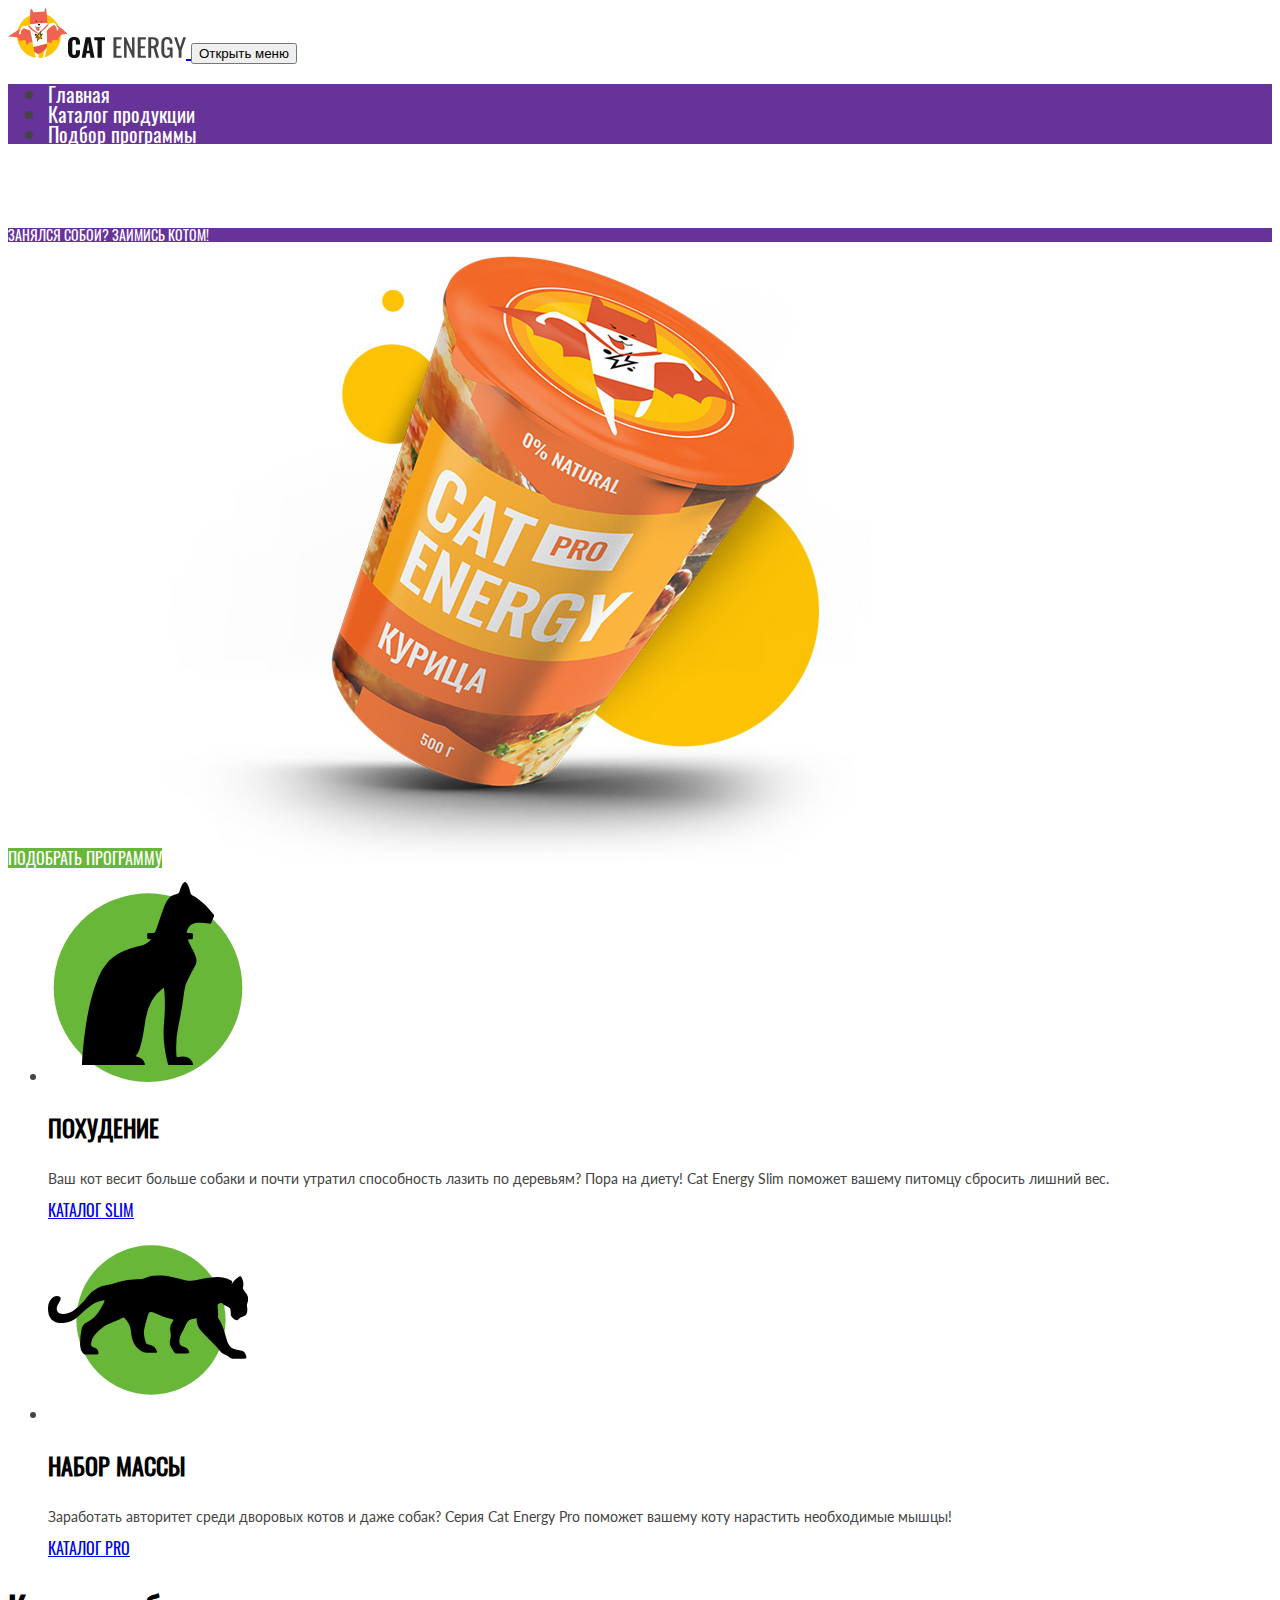
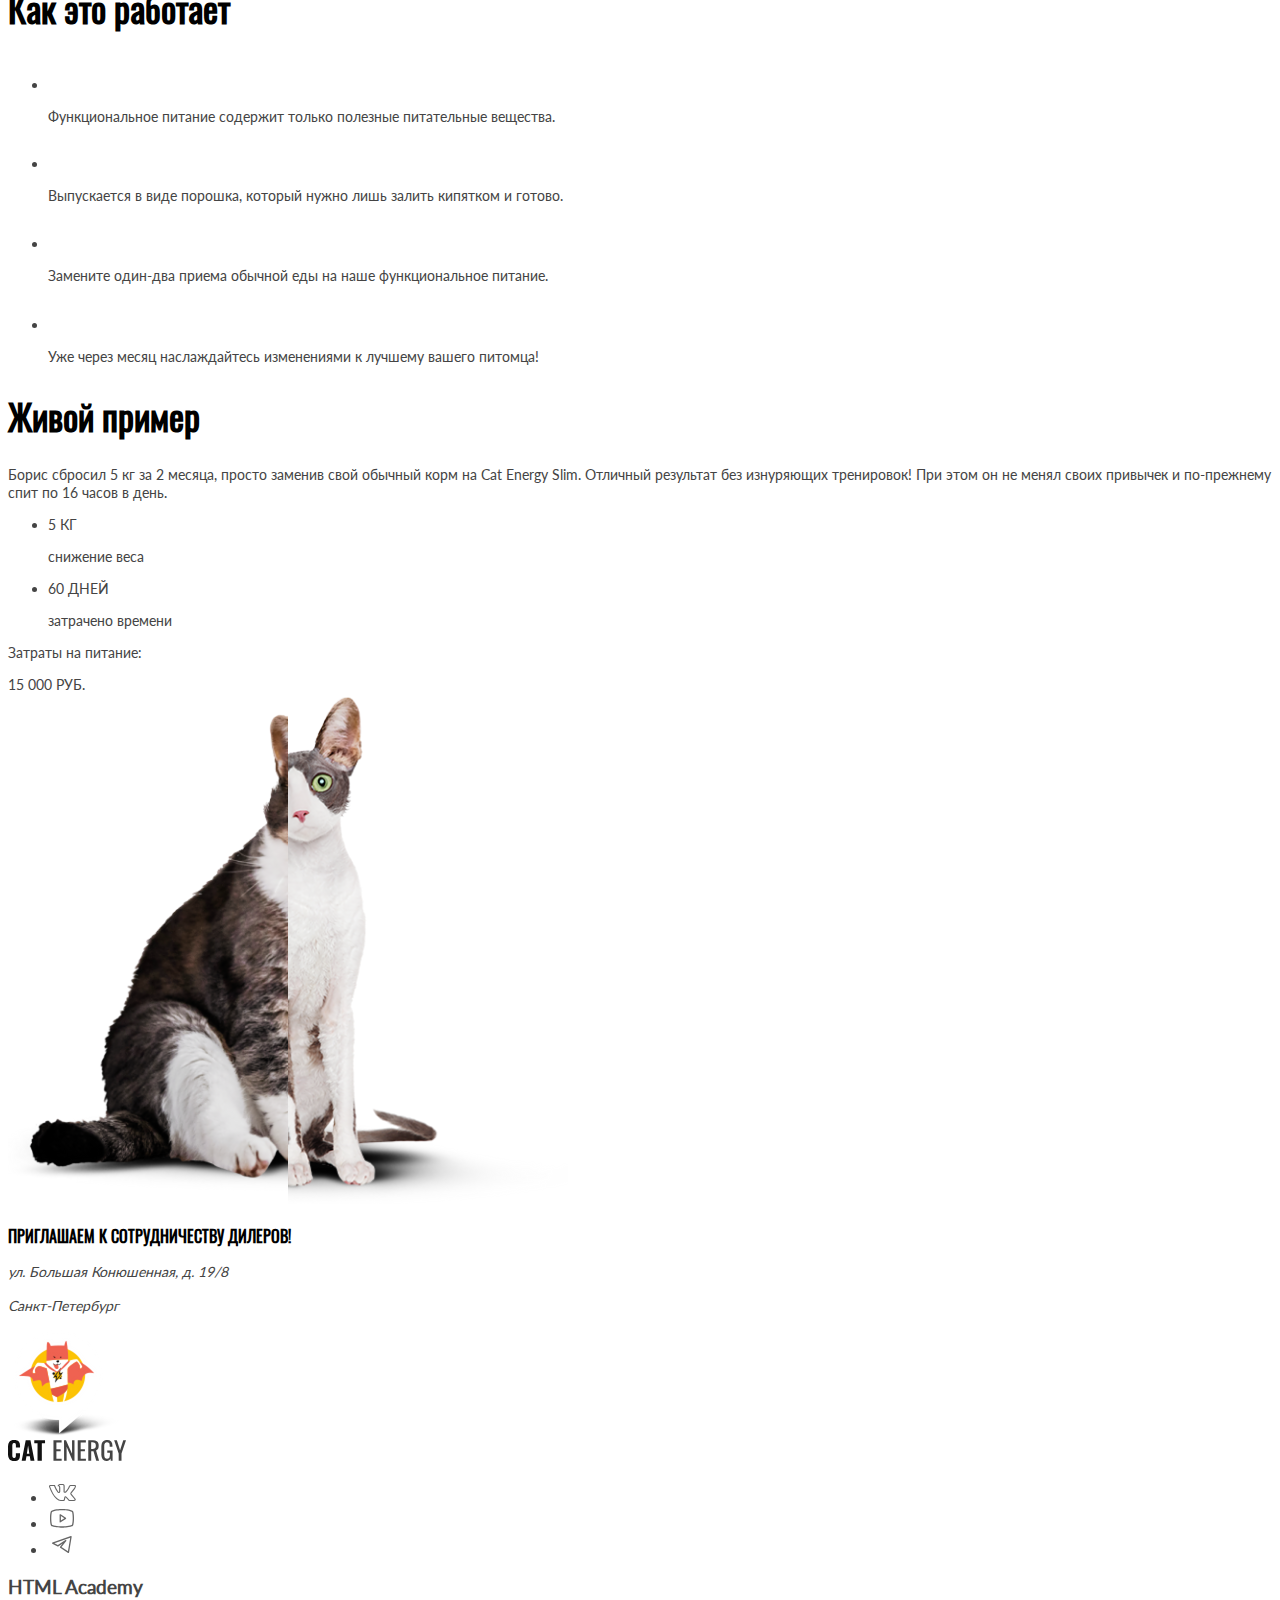
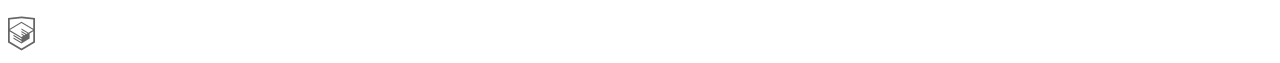
==== commit 7937ff59: "Deploying to gh-pages from @ htmlacademy-adaptive/1694259-cat-energy-30@ac06c9ca37057b4e1a6a85c69674" ====
--- a/index.html
+++ b/index.html
@@ -1 +1 @@
-<!DOCTYPE html><html class="page" lang="ru"><head><meta charset="UTF-8"><title>Cat Energy</title><meta name="viewport" content="width=device-width,initial-scale=1"><link rel="stylesheet" href="styles/styles.css"><script src="scripts/index.js" defer="defer"></script></head><body class="page__body"><header class="main-header"><nav class="main-nav"><a class="main-nav__logo logo" href="index.html" aria-label="Переход на главную страницу"><picture class="logo__image"><source width="70" height="59" type="image/svg+xml" media="(min-width: 1440px)" srcset="images/logo.svg"><source width="60" height="50" type="image/svg+xml" media="(min-width: 768px)" srcset="images/logo-tablet.svg"><img src="images/logo-mobile.svg" alt="Логотип" width="33" height="38"></picture><img class="logo__text text-logo" src="images/logo-text.svg" alt="Cat Energy." width="118" height="21"> </a><button class="main-nav__toggle" type="button"><span class="visually-hidden">Открыть меню</span></button><div class="main-nav__wrapper"><ul class="main-nav__list"><li class="main-nav__item main-nav__item--active"><a href="#">Главная</a></li><li class="main-nav__item"><a href="catalog.html">Каталог продукции</a></li><li class="main-nav__item"><a href="form.html">Подбор программы</a></li></ul></div></nav></header><main class="main-index"><section class="product"><h1 class="product__title title">Функциональное питание для котов</h1><p class="product__subtitle">Занялся собой? Займись котом!</p><button class="product__button button" type="button">подобрать программу</button><picture class="product__image"><source width="552" height="499" type="image/png" media="(min-width: 1440px)" srcset="images/product-desktop@1x.png, images/product-desktop@2x.png 2x"><source width="709" height="609" type="image/png" media="(min-width: 768px)" srcset="images/product-tablet@1x.png, images/product-tablet@2x.png 2x"><img src="images/product-mobile@1x.png" srcset="images/product-mobile@2x.png 2x" alt="Кошачий корм бренда Cat Energy." width="280" height="270"></picture></section><section class="catalog-selection"><ul class="catalog-selection__list"><li class="catalog-selection__item program"><picture class="program__icon"><source width="100" height="106" type="image/svg+xml" media="(min-width: 1440px)" srcset="images/catalog-selection-icon-1.svg"><source width="200" height="200" type="image/svg+xml" media="(min-width: 768px)" srcset="images/catalog-selection-icon-1.svg"><img src="images/catalog-selection-icon-1.svg" alt="Силуэт кота." width="50" height="50"></picture><h3 class="program__title title">Похудение</h3><p class="program__text text">Ваш кот весит больше собаки и почти утратил способность лазить по деревьям? Пора на диету! Cat Energy Slim поможет вашему питомцу сбросить лишний вес.</p><a class="program__link" href="#">Каталог slim</a></li><li class="catalog-selection__item program"><picture class="program__icon"><source width="134" height="100" type="image/svg+xml" media="(min-width: 1440px)" srcset="images/catalog-selection-icon-2.svg"><source width="200" height="200" type="image/svg+xml" media="(min-width: 768px)" srcset="images/catalog-selection-icon-2.svg"><img src="images/catalog-selection-icon-2.svg" alt="Силуэт пумы." width="50" height="50"></picture><h3 class="program__title title">Набор массы</h3><p class="program__text text">Заработать авторитет среди дворовых котов и даже собак? Серия Cat Energy Pro поможет вашему коту нарастить необходимые мышцы!</p><a class="program__link" href="#">Каталог PRO</a></li></ul></section><section class="benefits"><h2 class="benefits__title title">Как это работает</h2><ul class="benefits__list"><li class="benefits__item"><div class="benefits__icon-wrapper"><img class="benefits__icon" src="images/benefits-icon-1.svg" alt="Иконка листка." width="30" height="32"></div><p class="text">Функциональное питание содержит только полезные питательные вещества.</p></li><li class="benefits__item"><div class="benefits__icon-wrapper"><img class="benefits__icon" src="images/benefits-icon-2.svg" alt="Иконка растворяющегося в воде порошка." width="26" height="29"></div><p class="text">Выпускается в виде порошка, который нужно лишь залить кипятком и готово.</p></li><li class="benefits__item"><div class="benefits__icon-wrapper"><img class="benefits__icon" src="images/benefits-icon-3.svg" alt="Иконка вилки с ножом." width="25" height="30"></div><p class="text">Замените один-два приема обычной еды на наше функциональное питание.</p></li><li class="benefits__item"><div class="benefits__icon-wrapper"><img class="benefits__icon" src="images/benefits-icon-4.svg" alt="Иконка часов." width="26" height="31"></div><p class="text">Уже через месяц наслаждайтесь изменениями к лучшему вашего питомца!</p></li></ul></section><section class="example"><h2 class="example__title title">Живой пример</h2><p class="example__subtitle text">Борис сбросил 5 кг за 2 месяца, просто заменив свой обычный корм на Cat Energy Slim. Отличный результат без изнуряющих тренировок! При этом он не менял своих привычек и по-прежнему спит по 16 часов в день.</p><div class="example__result result"><ul class="result__list"><li class="result__item"><span class="result__weight">5 кг</span><p class="result__weight-text">снижение веса</p></li><li class="result__item"><span class="result__weight">60 ДНЕЙ</span><p class="result__weight-text">затрачено времени</p></li></ul></div><p class="example__expenses-text">Затраты на питание:</p><span class="example__amount-of-costs">15 000 РУБ.</span><div class="example__slider"><picture class="example__slider-image"><source width="280" height="512" type="image/png" media="(min-width: 768px)" srcset="images/example-slider-cat-1@1x.png, images/example-slider-cat-1@2x.png 2x"><img src="images/example-slider-cat-1-mobile@1x.png" srcset="images/example-slider-cat-1-mobile@2x.png 2x" alt="Толстый кот." width="140" height="256"></picture><picture class="example__slider-image"><source width="280" height="512" type="image/png" media="(min-width: 768px)" srcset="images/example-slider-cat-2@1x.png, images/example-slider-cat-2@2x.png 2x"><img src="images/example-slider-cat-2-mobile@1x.png" srcset="images/example-slider-cat-2-mobile@2x.png 2x" alt="Толстый кот." width="140" height="256"></picture></div></section></main><footer class="page-footer"><section class="location"><div class="location__adress-wrapper"><h3 class="location__adress-title">приглашаем к сотрудничеству дилеров!</h3><address class="location__adress"><p class="location__adress-street">ул. Большая Конюшенная, д. 19/8</p><p class="location__adress-city">Санкт-Петербург</p></address><picture class="location__map-pin"><source width="113" height="106" type="image/png" media="(min-width: 768px)" srcset="images/location-pin@1x.png, images/location-pin@2x.png 2x"><img src="images/location-pin-mobile@1x.png" srcset="images/location-pin-mobile@2x.png 2x" alt="Отметка местоположения на карте." width="57" height="53"></picture></div></section><section class="footer"><img class="footer__logo text-logo" src="images/logo-text.svg" alt="Cat Energy." width="118" height="21"><ul class="footer__social-list"><li class="footer__social-item"><a class="footer__social-link" href="#" aria-label="Переход на группу Вконтакте."><svg class="footer__social-icon" xmlns="http://www.w3.org/2000/svg" width="28" height="22" viewBox="0 0 28 22" fill="none"><path d="M1 5.33876C1 4.48373 1.5151 4.02268 2.54531 3.95562L6.51515 3.98077C6.78158 3.98077 6.95921 4.10651 7.04802 4.35799C7.45655 5.61538 7.91392 6.70094 8.42014 7.61465C8.92637 8.52835 9.58801 9.58038 10.4051 10.7707C10.4761 10.9216 10.5916 10.997 10.7514 10.997C10.8758 10.997 10.9735 10.9384 11.0445 10.821L11.1244 10.5444L11.1511 6.19379C11.1511 5.89201 11.0756 5.69083 10.9246 5.59024C10.7736 5.48965 10.4939 5.4142 10.0853 5.36391C9.76563 5.31361 9.60577 5.12919 9.60577 4.81065C9.60577 4.74359 9.61465 4.69329 9.63241 4.65976C10.0054 3.57002 11.0711 3.02515 12.8296 3.02515L14.3216 3C14.9966 3 15.5561 3.15927 16.0001 3.47781C16.4442 3.79635 16.6662 4.29931 16.6662 4.98669V10.6953C16.7906 10.7791 16.906 10.821 17.0126 10.821C17.279 10.821 17.5099 10.6701 17.7053 10.3683C19.6592 7.78649 20.716 6.05966 20.8759 5.18787C20.8759 5.1711 20.8936 5.12919 20.9291 5.06213C21.0535 4.81065 21.2577 4.5927 21.5419 4.40828C21.8261 4.22387 22.0748 4.09813 22.288 4.03107C22.359 3.99753 22.4389 3.98077 22.5277 3.98077H26.6574L26.9239 4.00592C27.2791 4.00592 27.5544 4.16519 27.7498 4.48373C27.8209 4.58432 27.8697 4.69329 27.8964 4.81065C27.923 4.92801 27.9408 5.04536 27.9496 5.16272C27.9585 5.28008 27.963 5.34714 27.963 5.36391V5.53994C27.8386 6.22732 27.5233 6.9608 27.0171 7.74038C26.5109 8.51997 25.867 9.36243 25.0855 10.2678C24.304 11.1731 23.8155 11.7682 23.6201 12.0533C23.4603 12.2544 23.3803 12.4389 23.3803 12.6065C23.3803 12.7406 23.4514 12.8915 23.5935 13.0592L27.4834 17.6864C27.6965 17.9546 27.8031 18.248 27.8031 18.5666C27.8031 18.9522 27.6432 19.2707 27.3235 19.5222C27.0038 19.7737 26.6219 19.9162 26.1779 19.9497L25.7249 19.9749H21.6752C21.6574 19.9749 21.6219 19.979 21.5686 19.9874C21.5153 19.9958 21.4798 20 21.462 20C21.0712 20 20.7071 19.8407 20.3696 19.5222C20.2453 19.3881 19.4105 18.3989 17.8652 16.5547C17.7764 16.4374 17.652 16.3284 17.4922 16.2278C17.4211 16.4961 17.3279 16.8817 17.2124 17.3846C17.097 17.8876 17.0126 18.248 16.9593 18.466L16.8794 18.8935C16.7018 19.4803 16.3287 19.8323 15.7604 19.9497L15.3874 19.9749H12.7763C11.3021 19.9749 9.83224 19.3378 8.36686 18.0636C6.90148 16.7894 5.58264 15.1423 4.41034 13.122C3.23803 11.1018 2.14566 8.75049 1.13322 6.06805C1.04441 5.8501 1 5.607 1 5.33876ZM17.0126 11.8521C16.6396 11.8521 16.3021 11.7557 16.0001 11.5629C15.6982 11.3701 15.5472 11.106 15.5472 10.7707V4.98669C15.5472 4.65138 15.4584 4.41248 15.2808 4.26997C15.1032 4.12747 14.7923 4.05621 14.3483 4.05621L12.8296 4.10651C12.0658 4.10651 11.4886 4.23225 11.0978 4.48373C11.8793 4.8358 12.2701 5.40582 12.2701 6.19379V10.6198C12.2346 11.039 12.0569 11.3868 11.7372 11.6635C11.4175 11.9401 11.0623 12.0784 10.6715 12.0784C10.1386 12.0784 9.7301 11.8353 9.44591 11.3491C8.06046 9.37081 7.03025 7.4931 6.35529 5.71598L6.1155 5.06213L2.57195 5.03698C2.34104 5.03698 2.21227 5.04956 2.18562 5.0747C2.15898 5.09985 2.14566 5.1711 2.14566 5.28846C2.14566 5.43935 2.16342 5.59862 2.19895 5.76627L2.75845 7.17456C4.25048 10.8126 5.87127 13.6795 7.62085 15.7751C9.37042 17.8708 11.0889 18.9186 12.7763 18.9186H15.4406C15.5472 18.9186 15.6271 18.8893 15.6804 18.8306C15.7337 18.7719 15.7781 18.6588 15.8136 18.4911L15.8669 18.2396L16.3732 16.0266C16.5152 15.7249 16.6396 15.5237 16.7462 15.4231C16.9415 15.2387 17.1725 15.1465 17.4389 15.1465C17.8652 15.1465 18.3003 15.3895 18.7444 15.8757L21.0091 18.5917C21.1512 18.8097 21.3022 18.9186 21.462 18.9186H25.8581C26.391 18.9186 26.6574 18.7929 26.6574 18.5414C26.6574 18.4576 26.6308 18.3738 26.5775 18.2899L22.7142 13.7382C22.4123 13.3861 22.2613 13.0089 22.2613 12.6065C22.2613 12.2041 22.4034 11.8185 22.6876 11.4497C22.9185 11.1144 23.367 10.557 24.0331 9.77737C24.6992 8.99778 25.2809 8.26849 25.7782 7.5895C26.2756 6.9105 26.6042 6.29438 26.764 5.74112L26.8439 5.4142C26.8262 5.38067 26.8173 5.32618 26.8173 5.25074C26.8173 5.1753 26.8084 5.11243 26.7907 5.06213H22.6077C22.3412 5.16272 22.1281 5.31361 21.9682 5.51479L21.8084 5.9926C21.3643 7.14941 20.2009 8.93491 18.3181 11.3491C17.9451 11.6844 17.5099 11.8521 17.0126 11.8521Z" fill="#666666"/></svg></a></li><li class="footer__social-item"><a class="footer__social-link" href="#" aria-label="Переход на канал на YouTube."><svg class="footer__social-icon" xmlns="http://www.w3.org/2000/svg" width="28" height="22" viewBox="0 0 28 22" fill="none"><path d="M17.8509 10.7927L12.6145 7.30184C12.5159 7.23691 12.4016 7.19985 12.2837 7.19459C12.1657 7.18934 12.0486 7.21608 11.9446 7.27198C11.8406 7.32789 11.7537 7.41087 11.693 7.51215C11.6324 7.61343 11.6002 7.72924 11.6 7.84729V14.8291C11.6001 14.9481 11.6327 15.0648 11.6942 15.1667C11.7557 15.2686 11.8438 15.3518 11.9491 15.4073C12.0524 15.4631 12.1691 15.4895 12.2864 15.4837C12.4037 15.478 12.5172 15.4402 12.6145 15.3746L17.8509 11.8837C17.9409 11.8239 18.0148 11.7429 18.0658 11.6477C18.1169 11.5526 18.1436 11.4462 18.1436 11.3382C18.1436 11.2302 18.1169 11.1239 18.0658 11.0287C18.0148 10.9335 17.9409 10.8525 17.8509 10.7927ZM12.9091 13.6073V9.06911L16.3127 11.3382L12.9091 13.6073ZM25.3891 5.04366C25.2942 4.67547 25.1131 4.33511 24.8609 4.05061C24.6086 3.76611 24.2924 3.54561 23.9382 3.40729C20.2182 1.9782 14.2509 2.00002 14 2.00002C13.7491 2.00002 7.78182 1.9782 4.06182 3.40729C3.70764 3.54561 3.3914 3.76611 3.13914 4.05061C2.88689 4.33511 2.70584 4.67547 2.61091 5.04366C2.32727 6.11275 2 8.07638 2 11.3382C2 14.6 2.32727 16.5637 2.61091 17.6327C2.70584 18.0009 2.88689 18.3413 3.13914 18.6258C3.3914 18.9103 3.70764 19.1308 4.06182 19.2691C7.78182 20.6982 13.7491 20.6764 14 20.6764H14.0764C14.8291 20.6764 20.3927 20.6327 23.9382 19.2691C24.2924 19.1308 24.6086 18.9103 24.8609 18.6258C25.1131 18.3413 25.2942 18.0009 25.3891 17.6327C25.6727 16.5637 26 14.6 26 11.3382C26 8.07638 25.6727 6.11275 25.3891 5.04366ZM24.1236 17.3055C24.0807 17.472 23.999 17.6259 23.8853 17.7548C23.7715 17.8838 23.6289 17.984 23.4691 18.0473C19.9782 19.3891 14.0655 19.3673 14 19.3673C13.9345 19.3673 8.02182 19.3891 4.53091 18.0473C4.37107 17.984 4.22846 17.8838 4.11471 17.7548C4.00096 17.6259 3.91929 17.472 3.87636 17.3055C3.61455 16.3018 3.30909 14.4582 3.30909 11.3382C3.30909 8.2182 3.61455 6.37457 3.87636 5.37093C3.91929 5.20445 4.00096 5.05047 4.11471 4.92156C4.22846 4.79264 4.37107 4.69243 4.53091 4.62911C8.02182 3.28729 13.9345 3.30911 14 3.30911C14.0655 3.30911 19.9782 3.28729 23.4691 4.62911C23.6289 4.69243 23.7715 4.79264 23.8853 4.92156C23.999 5.05047 24.0807 5.20445 24.1236 5.37093C24.3855 6.37457 24.6909 8.2182 24.6909 11.3382C24.6909 14.4582 24.3855 16.3018 24.1236 17.3055Z" fill="#666666"/></svg></a></li><li class="footer__social-item"><a class="footer__social-link" href="#" aria-label="Ссылка на канал в Телеграмме."><svg class="footer__social-icon" xmlns="http://www.w3.org/2000/svg" width="28" height="22" viewBox="0 0 28 22" fill="none"><path fill-rule="evenodd" clip-rule="evenodd" d="M23.4608 3.15291C23.6393 3.30222 23.7255 3.5349 23.6872 3.76448L21.0611 19.5214C21.0244 19.7411 20.8789 19.9273 20.6745 20.0159C20.47 20.1045 20.2346 20.0833 20.0493 19.9597L12.1708 14.7074C12.0177 14.6054 11.9145 14.4437 11.8862 14.2619C11.858 14.08 11.9074 13.8947 12.0223 13.751L14.633 10.4877L10.273 13.3944C10.077 13.525 9.82597 13.5407 9.61524 13.4353L4.36293 10.8092C4.12769 10.6915 3.98535 10.4449 4.0012 10.1824C4.01705 9.91983 4.18804 9.6921 4.43573 9.60364L22.8188 3.03826C23.038 2.95998 23.2822 3.00359 23.4608 3.15291ZM6.32626 10.3228L9.86168 12.0905L17.4231 7.0495C17.6925 6.86994 18.0525 6.91349 18.2712 7.1521C18.49 7.3907 18.5022 7.75314 18.3 8.00591L13.495 14.0121L19.9328 18.3039L22.2083 4.65058L6.32626 10.3228Z" fill="#666666"/></svg></a></li></ul><a class="footer__academy-logo-link" href="#"><h3 class="footer__academy-text">HTML Academy</h3><svg class="footer__academy-logo-image" xmlns="http://www.w3.org/2000/svg" width="27" height="35" viewBox="0 0 27 35" fill="none"><g clip-path="url(#clip0_101818_1015)"><path d="M13.6426 0.515754L13.5 0.5L0 1.90733V26.5129L13.5 34.5L27 26.5129V1.90733L13.6426 0.515754ZM25.2344 25.5151L13.5 32.4573L1.76561 25.5151V15.4293L13.4507 22.3451L13.4701 23.5984L5.45351 18.8548L5.44295 20.0801L13.4894 24.8885L13.5088 26.175L5.46408 21.4174L5.45351 22.6427L13.5 27.4511L21.6239 22.6182V21.3929V17.409L25.2432 15.2595L25.2344 25.5151ZM25.2344 13.9519L22.0147 15.8319L20.5325 16.7071L13.4666 12.5201L13.456 13.7454L19.4957 17.318L19.4429 17.3495L19.3126 17.4247L18.4536 17.9166L13.4666 14.9689L13.456 16.1942L17.3921 18.5222L16.4591 19.1314L16.438 19.1436L13.4666 17.402L13.456 18.6273L15.4029 19.7615L13.4155 20.9483L1.7973 14.0762L13.4349 7.11831L25.2344 13.9519ZM25.2344 12.7266L13.4401 5.81075L1.76561 12.7196V3.4897L13.5 2.26442L25.2344 3.4897V12.7266Z" fill="#666666"/></g><defs><clippath id="academy-logo-path"><rect width="27" height="34" fill="white"/></clippath></defs></svg></a></section></footer></body></html>+<!DOCTYPE html><html class="page" lang="ru"><head><meta charset="UTF-8"><title>Cat Energy</title><meta name="viewport" content="width=device-width,initial-scale=1"><link rel="stylesheet" href="styles/styles.css"><link rel="icon" href="favicon.ico"><link rel="icon" href="favicons/icon.svg" type="image/svg+xml"><link rel="apple-touch-icon" href="favicons/apple.png"><link rel="manifest" href="manifest.webmanifest"><script src="scripts/index.js" defer="defer"></script></head><body class="page__body"><header class="main-header"><nav class="main-nav"><a class="main-nav__logo logo" href="index.html" aria-label="Переход на главную страницу"><picture class="logo__image"><source width="70" height="59" type="image/svg+xml" media="(min-width: 1440px)" srcset="images/logo.svg"><source width="60" height="50" type="image/svg+xml" media="(min-width: 768px)" srcset="images/logo-tablet.svg"><img src="images/logo-mobile.svg" alt="Логотип" width="33" height="38"></picture><img class="logo__text text-logo" src="images/logo-text.svg" alt="Cat Energy." width="118" height="21"> </a><button class="main-nav__toggle" type="button"><span class="visually-hidden">Открыть меню</span></button><div class="main-nav__wrapper"><ul class="main-nav__list"><li class="main-nav__item main-nav__item--active"><a href="#">Главная</a></li><li class="main-nav__item"><a href="catalog.html">Каталог продукции</a></li><li class="main-nav__item"><a href="form.html">Подбор программы</a></li></ul></div></nav></header><main class="main-index"><section class="product"><h1 class="product__title title title--l title--dif-color">Функциональное питание для котов</h1><p class="product__subtitle">Занялся собой? Займись котом!</p><button class="product__button button button--product" type="button">подобрать программу</button><picture class="product__image"><source width="552" height="499" type="image/png" media="(min-width: 1440px)" srcset="images/product-desktop@1x.png, images/product-desktop@2x.png 2x"><source width="709" height="609" type="image/png" media="(min-width: 768px)" srcset="images/product-tablet@1x.png, images/product-tablet@2x.png 2x"><img src="images/product-mobile@1x.png" srcset="images/product-mobile@2x.png 2x" alt="Кошачий корм бренда Cat Energy." width="280" height="270"></picture></section><section class="catalog-selection"><ul class="catalog-selection__list"><li class="catalog-selection__item program"><picture class="program__icon"><source width="100" height="106" type="image/svg+xml" media="(min-width: 1440px)" srcset="images/catalog-selection-icon-1.svg"><source width="200" height="200" type="image/svg+xml" media="(min-width: 768px)" srcset="images/catalog-selection-icon-1.svg"><img src="images/catalog-selection-icon-1.svg" alt="Силуэт кота." width="50" height="50"></picture><h3 class="program__title title title--m">Похудение</h3><p class="program__text text">Ваш кот весит больше собаки и почти утратил способность лазить по деревьям? Пора на диету! Cat Energy Slim поможет вашему питомцу сбросить лишний вес.</p><a class="program__link" href="#">Каталог slim</a></li><li class="catalog-selection__item program"><picture class="program__icon"><source width="134" height="100" type="image/svg+xml" media="(min-width: 1440px)" srcset="images/catalog-selection-icon-2.svg"><source width="200" height="200" type="image/svg+xml" media="(min-width: 768px)" srcset="images/catalog-selection-icon-2.svg"><img src="images/catalog-selection-icon-2.svg" alt="Силуэт пумы." width="50" height="50"></picture><h3 class="program__title title title--m">Набор массы</h3><p class="program__text text">Заработать авторитет среди дворовых котов и даже собак? Серия Cat Energy Pro поможет вашему коту нарастить необходимые мышцы!</p><a class="program__link" href="#">Каталог PRO</a></li></ul></section><section class="benefits"><h2 class="benefits__title title title--xl">Как это работает</h2><ul class="benefits__list"><li class="benefits__item"><div class="benefits__icon-wrapper"><img class="benefits__icon" src="images/benefits-icon-1.svg" alt="Иконка листка." width="30" height="32"></div><p class="text">Функциональное питание содержит только полезные питательные вещества.</p></li><li class="benefits__item"><div class="benefits__icon-wrapper"><img class="benefits__icon" src="images/benefits-icon-2.svg" alt="Иконка растворяющегося в воде порошка." width="26" height="29"></div><p class="text">Выпускается в виде порошка, который нужно лишь залить кипятком и готово.</p></li><li class="benefits__item"><div class="benefits__icon-wrapper"><img class="benefits__icon" src="images/benefits-icon-3.svg" alt="Иконка вилки с ножом." width="25" height="30"></div><p class="text">Замените один-два приема обычной еды на наше функциональное питание.</p></li><li class="benefits__item"><div class="benefits__icon-wrapper"><img class="benefits__icon" src="images/benefits-icon-4.svg" alt="Иконка часов." width="26" height="31"></div><p class="text">Уже через месяц наслаждайтесь изменениями к лучшему вашего питомца!</p></li></ul></section><section class="example"><h2 class="example__title title title--xl">Живой пример</h2><p class="example__subtitle text">Борис сбросил 5 кг за 2 месяца, просто заменив свой обычный корм на Cat Energy Slim. Отличный результат без изнуряющих тренировок! При этом он не менял своих привычек и по-прежнему спит по 16 часов в день.</p><div class="example__list-wrapper"><ul class="example__list"><li class="example__item"><span class="example__weight">5 КГ</span><p class="example__weight-text">снижение веса</p></li><li class="example__item"><span class="example__weight">60 ДНЕЙ</span><p class="example__weight-text">затрачено времени</p></li></ul></div><p class="example__expenses-text">Затраты на питание:</p><span class="example__amount-of-costs">15 000 РУБ.</span><div class="example__slider"><picture class="example__slider-image"><source width="280" height="512" type="image/png" media="(min-width: 768px)" srcset="images/example-slider-cat-1@1x.png, images/example-slider-cat-1@2x.png 2x"><img src="images/example-slider-cat-1-mobile@1x.png" srcset="images/example-slider-cat-1-mobile@2x.png 2x" alt="Толстый кот." width="140" height="256"></picture><picture class="example__slider-image"><source width="280" height="512" type="image/png" media="(min-width: 768px)" srcset="images/example-slider-cat-2@1x.png, images/example-slider-cat-2@2x.png 2x"><img src="images/example-slider-cat-2-mobile@1x.png" srcset="images/example-slider-cat-2-mobile@2x.png 2x" alt="Толстый кот." width="140" height="256"></picture></div></section></main><footer class="page-footer"><section class="location"><div class="location__adress-wrapper"><h3 class="location__adress-title title title--xs">приглашаем к сотрудничеству дилеров!</h3><address class="location__adress"><p class="location__adress-street">ул. Большая Конюшенная, д. 19/8</p><p class="location__adress-city">Санкт-Петербург</p></address><picture class="location__map-pin"><source width="113" height="106" type="image/png" media="(min-width: 768px)" srcset="images/location-pin@1x.png, images/location-pin@2x.png 2x"><img src="images/location-pin-mobile@1x.png" srcset="images/location-pin-mobile@2x.png 2x" alt="Отметка местоположения на карте." width="57" height="53"></picture></div></section><section class="footer"><img class="footer__logo text-logo" src="images/logo-text.svg" alt="Cat Energy." width="118" height="21"><ul class="footer__social-list"><li class="footer__social-item"><a class="footer__social-link" href="#" aria-label="Переход на группу Вконтакте."><svg class="footer__social-icon" xmlns="http://www.w3.org/2000/svg" width="28" height="22" viewBox="0 0 28 22" fill="none"><path d="M1 5.33876C1 4.48373 1.5151 4.02268 2.54531 3.95562L6.51515 3.98077C6.78158 3.98077 6.95921 4.10651 7.04802 4.35799C7.45655 5.61538 7.91392 6.70094 8.42014 7.61465C8.92637 8.52835 9.58801 9.58038 10.4051 10.7707C10.4761 10.9216 10.5916 10.997 10.7514 10.997C10.8758 10.997 10.9735 10.9384 11.0445 10.821L11.1244 10.5444L11.1511 6.19379C11.1511 5.89201 11.0756 5.69083 10.9246 5.59024C10.7736 5.48965 10.4939 5.4142 10.0853 5.36391C9.76563 5.31361 9.60577 5.12919 9.60577 4.81065C9.60577 4.74359 9.61465 4.69329 9.63241 4.65976C10.0054 3.57002 11.0711 3.02515 12.8296 3.02515L14.3216 3C14.9966 3 15.5561 3.15927 16.0001 3.47781C16.4442 3.79635 16.6662 4.29931 16.6662 4.98669V10.6953C16.7906 10.7791 16.906 10.821 17.0126 10.821C17.279 10.821 17.5099 10.6701 17.7053 10.3683C19.6592 7.78649 20.716 6.05966 20.8759 5.18787C20.8759 5.1711 20.8936 5.12919 20.9291 5.06213C21.0535 4.81065 21.2577 4.5927 21.5419 4.40828C21.8261 4.22387 22.0748 4.09813 22.288 4.03107C22.359 3.99753 22.4389 3.98077 22.5277 3.98077H26.6574L26.9239 4.00592C27.2791 4.00592 27.5544 4.16519 27.7498 4.48373C27.8209 4.58432 27.8697 4.69329 27.8964 4.81065C27.923 4.92801 27.9408 5.04536 27.9496 5.16272C27.9585 5.28008 27.963 5.34714 27.963 5.36391V5.53994C27.8386 6.22732 27.5233 6.9608 27.0171 7.74038C26.5109 8.51997 25.867 9.36243 25.0855 10.2678C24.304 11.1731 23.8155 11.7682 23.6201 12.0533C23.4603 12.2544 23.3803 12.4389 23.3803 12.6065C23.3803 12.7406 23.4514 12.8915 23.5935 13.0592L27.4834 17.6864C27.6965 17.9546 27.8031 18.248 27.8031 18.5666C27.8031 18.9522 27.6432 19.2707 27.3235 19.5222C27.0038 19.7737 26.6219 19.9162 26.1779 19.9497L25.7249 19.9749H21.6752C21.6574 19.9749 21.6219 19.979 21.5686 19.9874C21.5153 19.9958 21.4798 20 21.462 20C21.0712 20 20.7071 19.8407 20.3696 19.5222C20.2453 19.3881 19.4105 18.3989 17.8652 16.5547C17.7764 16.4374 17.652 16.3284 17.4922 16.2278C17.4211 16.4961 17.3279 16.8817 17.2124 17.3846C17.097 17.8876 17.0126 18.248 16.9593 18.466L16.8794 18.8935C16.7018 19.4803 16.3287 19.8323 15.7604 19.9497L15.3874 19.9749H12.7763C11.3021 19.9749 9.83224 19.3378 8.36686 18.0636C6.90148 16.7894 5.58264 15.1423 4.41034 13.122C3.23803 11.1018 2.14566 8.75049 1.13322 6.06805C1.04441 5.8501 1 5.607 1 5.33876ZM17.0126 11.8521C16.6396 11.8521 16.3021 11.7557 16.0001 11.5629C15.6982 11.3701 15.5472 11.106 15.5472 10.7707V4.98669C15.5472 4.65138 15.4584 4.41248 15.2808 4.26997C15.1032 4.12747 14.7923 4.05621 14.3483 4.05621L12.8296 4.10651C12.0658 4.10651 11.4886 4.23225 11.0978 4.48373C11.8793 4.8358 12.2701 5.40582 12.2701 6.19379V10.6198C12.2346 11.039 12.0569 11.3868 11.7372 11.6635C11.4175 11.9401 11.0623 12.0784 10.6715 12.0784C10.1386 12.0784 9.7301 11.8353 9.44591 11.3491C8.06046 9.37081 7.03025 7.4931 6.35529 5.71598L6.1155 5.06213L2.57195 5.03698C2.34104 5.03698 2.21227 5.04956 2.18562 5.0747C2.15898 5.09985 2.14566 5.1711 2.14566 5.28846C2.14566 5.43935 2.16342 5.59862 2.19895 5.76627L2.75845 7.17456C4.25048 10.8126 5.87127 13.6795 7.62085 15.7751C9.37042 17.8708 11.0889 18.9186 12.7763 18.9186H15.4406C15.5472 18.9186 15.6271 18.8893 15.6804 18.8306C15.7337 18.7719 15.7781 18.6588 15.8136 18.4911L15.8669 18.2396L16.3732 16.0266C16.5152 15.7249 16.6396 15.5237 16.7462 15.4231C16.9415 15.2387 17.1725 15.1465 17.4389 15.1465C17.8652 15.1465 18.3003 15.3895 18.7444 15.8757L21.0091 18.5917C21.1512 18.8097 21.3022 18.9186 21.462 18.9186H25.8581C26.391 18.9186 26.6574 18.7929 26.6574 18.5414C26.6574 18.4576 26.6308 18.3738 26.5775 18.2899L22.7142 13.7382C22.4123 13.3861 22.2613 13.0089 22.2613 12.6065C22.2613 12.2041 22.4034 11.8185 22.6876 11.4497C22.9185 11.1144 23.367 10.557 24.0331 9.77737C24.6992 8.99778 25.2809 8.26849 25.7782 7.5895C26.2756 6.9105 26.6042 6.29438 26.764 5.74112L26.8439 5.4142C26.8262 5.38067 26.8173 5.32618 26.8173 5.25074C26.8173 5.1753 26.8084 5.11243 26.7907 5.06213H22.6077C22.3412 5.16272 22.1281 5.31361 21.9682 5.51479L21.8084 5.9926C21.3643 7.14941 20.2009 8.93491 18.3181 11.3491C17.9451 11.6844 17.5099 11.8521 17.0126 11.8521Z" fill="#666666"/></svg></a></li><li class="footer__social-item"><a class="footer__social-link" href="#" aria-label="Переход на канал на YouTube."><svg class="footer__social-icon" xmlns="http://www.w3.org/2000/svg" width="28" height="22" viewBox="0 0 28 22" fill="none"><path d="M17.8509 10.7927L12.6145 7.30184C12.5159 7.23691 12.4016 7.19985 12.2837 7.19459C12.1657 7.18934 12.0486 7.21608 11.9446 7.27198C11.8406 7.32789 11.7537 7.41087 11.693 7.51215C11.6324 7.61343 11.6002 7.72924 11.6 7.84729V14.8291C11.6001 14.9481 11.6327 15.0648 11.6942 15.1667C11.7557 15.2686 11.8438 15.3518 11.9491 15.4073C12.0524 15.4631 12.1691 15.4895 12.2864 15.4837C12.4037 15.478 12.5172 15.4402 12.6145 15.3746L17.8509 11.8837C17.9409 11.8239 18.0148 11.7429 18.0658 11.6477C18.1169 11.5526 18.1436 11.4462 18.1436 11.3382C18.1436 11.2302 18.1169 11.1239 18.0658 11.0287C18.0148 10.9335 17.9409 10.8525 17.8509 10.7927ZM12.9091 13.6073V9.06911L16.3127 11.3382L12.9091 13.6073ZM25.3891 5.04366C25.2942 4.67547 25.1131 4.33511 24.8609 4.05061C24.6086 3.76611 24.2924 3.54561 23.9382 3.40729C20.2182 1.9782 14.2509 2.00002 14 2.00002C13.7491 2.00002 7.78182 1.9782 4.06182 3.40729C3.70764 3.54561 3.3914 3.76611 3.13914 4.05061C2.88689 4.33511 2.70584 4.67547 2.61091 5.04366C2.32727 6.11275 2 8.07638 2 11.3382C2 14.6 2.32727 16.5637 2.61091 17.6327C2.70584 18.0009 2.88689 18.3413 3.13914 18.6258C3.3914 18.9103 3.70764 19.1308 4.06182 19.2691C7.78182 20.6982 13.7491 20.6764 14 20.6764H14.0764C14.8291 20.6764 20.3927 20.6327 23.9382 19.2691C24.2924 19.1308 24.6086 18.9103 24.8609 18.6258C25.1131 18.3413 25.2942 18.0009 25.3891 17.6327C25.6727 16.5637 26 14.6 26 11.3382C26 8.07638 25.6727 6.11275 25.3891 5.04366ZM24.1236 17.3055C24.0807 17.472 23.999 17.6259 23.8853 17.7548C23.7715 17.8838 23.6289 17.984 23.4691 18.0473C19.9782 19.3891 14.0655 19.3673 14 19.3673C13.9345 19.3673 8.02182 19.3891 4.53091 18.0473C4.37107 17.984 4.22846 17.8838 4.11471 17.7548C4.00096 17.6259 3.91929 17.472 3.87636 17.3055C3.61455 16.3018 3.30909 14.4582 3.30909 11.3382C3.30909 8.2182 3.61455 6.37457 3.87636 5.37093C3.91929 5.20445 4.00096 5.05047 4.11471 4.92156C4.22846 4.79264 4.37107 4.69243 4.53091 4.62911C8.02182 3.28729 13.9345 3.30911 14 3.30911C14.0655 3.30911 19.9782 3.28729 23.4691 4.62911C23.6289 4.69243 23.7715 4.79264 23.8853 4.92156C23.999 5.05047 24.0807 5.20445 24.1236 5.37093C24.3855 6.37457 24.6909 8.2182 24.6909 11.3382C24.6909 14.4582 24.3855 16.3018 24.1236 17.3055Z" fill="#666666"/></svg></a></li><li class="footer__social-item"><a class="footer__social-link" href="#" aria-label="Ссылка на канал в Телеграмме."><svg class="footer__social-icon" xmlns="http://www.w3.org/2000/svg" width="28" height="22" viewBox="0 0 28 22" fill="none"><path fill-rule="evenodd" clip-rule="evenodd" d="M23.4608 3.15291C23.6393 3.30222 23.7255 3.5349 23.6872 3.76448L21.0611 19.5214C21.0244 19.7411 20.8789 19.9273 20.6745 20.0159C20.47 20.1045 20.2346 20.0833 20.0493 19.9597L12.1708 14.7074C12.0177 14.6054 11.9145 14.4437 11.8862 14.2619C11.858 14.08 11.9074 13.8947 12.0223 13.751L14.633 10.4877L10.273 13.3944C10.077 13.525 9.82597 13.5407 9.61524 13.4353L4.36293 10.8092C4.12769 10.6915 3.98535 10.4449 4.0012 10.1824C4.01705 9.91983 4.18804 9.6921 4.43573 9.60364L22.8188 3.03826C23.038 2.95998 23.2822 3.00359 23.4608 3.15291ZM6.32626 10.3228L9.86168 12.0905L17.4231 7.0495C17.6925 6.86994 18.0525 6.91349 18.2712 7.1521C18.49 7.3907 18.5022 7.75314 18.3 8.00591L13.495 14.0121L19.9328 18.3039L22.2083 4.65058L6.32626 10.3228Z" fill="#666666"/></svg></a></li></ul><a class="footer__academy-logo-link" href="#"><h3 class="footer__academy-text">HTML Academy</h3><svg class="footer__academy-logo-image" xmlns="http://www.w3.org/2000/svg" width="27" height="35" viewBox="0 0 27 35" fill="none"><g clip-path="url(#clip0_101818_1015)"><path d="M13.6426 0.515754L13.5 0.5L0 1.90733V26.5129L13.5 34.5L27 26.5129V1.90733L13.6426 0.515754ZM25.2344 25.5151L13.5 32.4573L1.76561 25.5151V15.4293L13.4507 22.3451L13.4701 23.5984L5.45351 18.8548L5.44295 20.0801L13.4894 24.8885L13.5088 26.175L5.46408 21.4174L5.45351 22.6427L13.5 27.4511L21.6239 22.6182V21.3929V17.409L25.2432 15.2595L25.2344 25.5151ZM25.2344 13.9519L22.0147 15.8319L20.5325 16.7071L13.4666 12.5201L13.456 13.7454L19.4957 17.318L19.4429 17.3495L19.3126 17.4247L18.4536 17.9166L13.4666 14.9689L13.456 16.1942L17.3921 18.5222L16.4591 19.1314L16.438 19.1436L13.4666 17.402L13.456 18.6273L15.4029 19.7615L13.4155 20.9483L1.7973 14.0762L13.4349 7.11831L25.2344 13.9519ZM25.2344 12.7266L13.4401 5.81075L1.76561 12.7196V3.4897L13.5 2.26442L25.2344 3.4897V12.7266Z" fill="#666666"/></g><defs><clippath id="academy-logo-path"><rect width="27" height="34" fill="white"/></clippath></defs></svg></a></section></footer></body></html>--- a/styles/styles.css
+++ b/styles/styles.css
@@ -1 +1 @@
-@charset "UTF-8";body{background-color:#0ff}+@charset "UTF-8";@font-face{font-family:"Oswald";font-weight:400;font-style:normal;font-display:swap;src:url(../fonts/oswald/oswaldregular.woff2)}@font-face{font-family:"Lato";font-weight:400;font-style:normal;font-display:swap;src:url(../fonts/lato/Lato-Regular.woff2)}body{font-family:"Lato",sans-serif;font-size:14px;line-height:18px;color:#444}@font-face{font-family:"Oswald";font-weight:400;font-style:normal;font-display:swap;src:url(../fonts/oswald/oswaldregular.woff2)}@font-face{font-family:"Lato";font-weight:400;font-style:normal;font-display:swap;src:url(../fonts/lato/Lato-Regular.woff2)}.button{font-family:"Oswald",sans-serif;text-transform:uppercase;background-color:#68b738;color:#fff;text-align:center;border:0;padding:0}.button--product{font-size:16px;line-height:20px}.button--show-more{color:#444;background-color:#f2f2f2}.button--card,.button--extra-card,.button--form-submit,.button--show-more{font-size:16px;line-height:20px}.catalog-selection{font-family:"Oswald",sans-serif}.program__title{font-size:24px;line-height:37px;text-transform:uppercase;color:#000}.program__text{font-family:"Lato",sans-serif}.program__link{font-size:16px;text-transform:uppercase;text-align:center;line-height:16px}.footer{font-family:"Lato",sans-serif;font-size:16px;line-height:20px}.footer__academy-logo-link{text-decoration:none;color:#444}.location__adress-title{font-family:"Oswald",sans-serif;color:#111;text-transform:uppercase;font-size:16px;line-height:20px}.location__adress{font-size:14px;line-height:20px}.product{font-family:"Oswald",sans-serif}.product__title{color:#fff}.product__subtitle{font-size:14px;line-height:14px;text-transform:uppercase;color:#fff;background-color:#639}.card{font-family:"Lato",sans-serif;font-size:12px;line-height:16px}.card__name,.program-selection__subtitle{font-family:"Oswald",sans-serif;font-size:16px;line-height:20px;color:#222}.program-selection__subtitle{font-size:14px;line-height:18px;text-transform:uppercase;color:#000}.program-selection__note{font-size:14px;line-height:16px}.text-field::placeholder{font-family:"Oswald",sans-serif;font-size:16px;line-height:18px;text-transform:uppercase;color:#444;opacity:1}.input-title,.main-nav{font-family:"Oswald",sans-serif}.input-title{font-size:24px;line-height:26px;color:#000}.main-nav{font-size:20px;line-height:20px}.main-nav__list a{text-decoration:none;color:#fff}.main-nav__list{background-color:#639}.title{font-family:"Oswald",sans-serif;color:#000}.title--l,.title--xl{font-size:36px;line-height:40px}.title--l{line-height:36px}.title--m,.title--s{font-size:24px;line-height:37px}.title--s{line-height:24px}.title--xs{font-size:16px;line-height:20px;text-transform:uppercase}.title--dif-color{color:#fff}.input-label{font-family:"Oswald",sans-serif;font-size:16px;line-height:18px;text-transform:uppercase}.additional-product-card{font-family:"Lato",sans-serif;font-size:14px;line-height:14px}.additional-product-card__title{font-family:"Oswald",sans-serif;font-size:16px;line-height:16px;color:#222;text-transform:uppercase}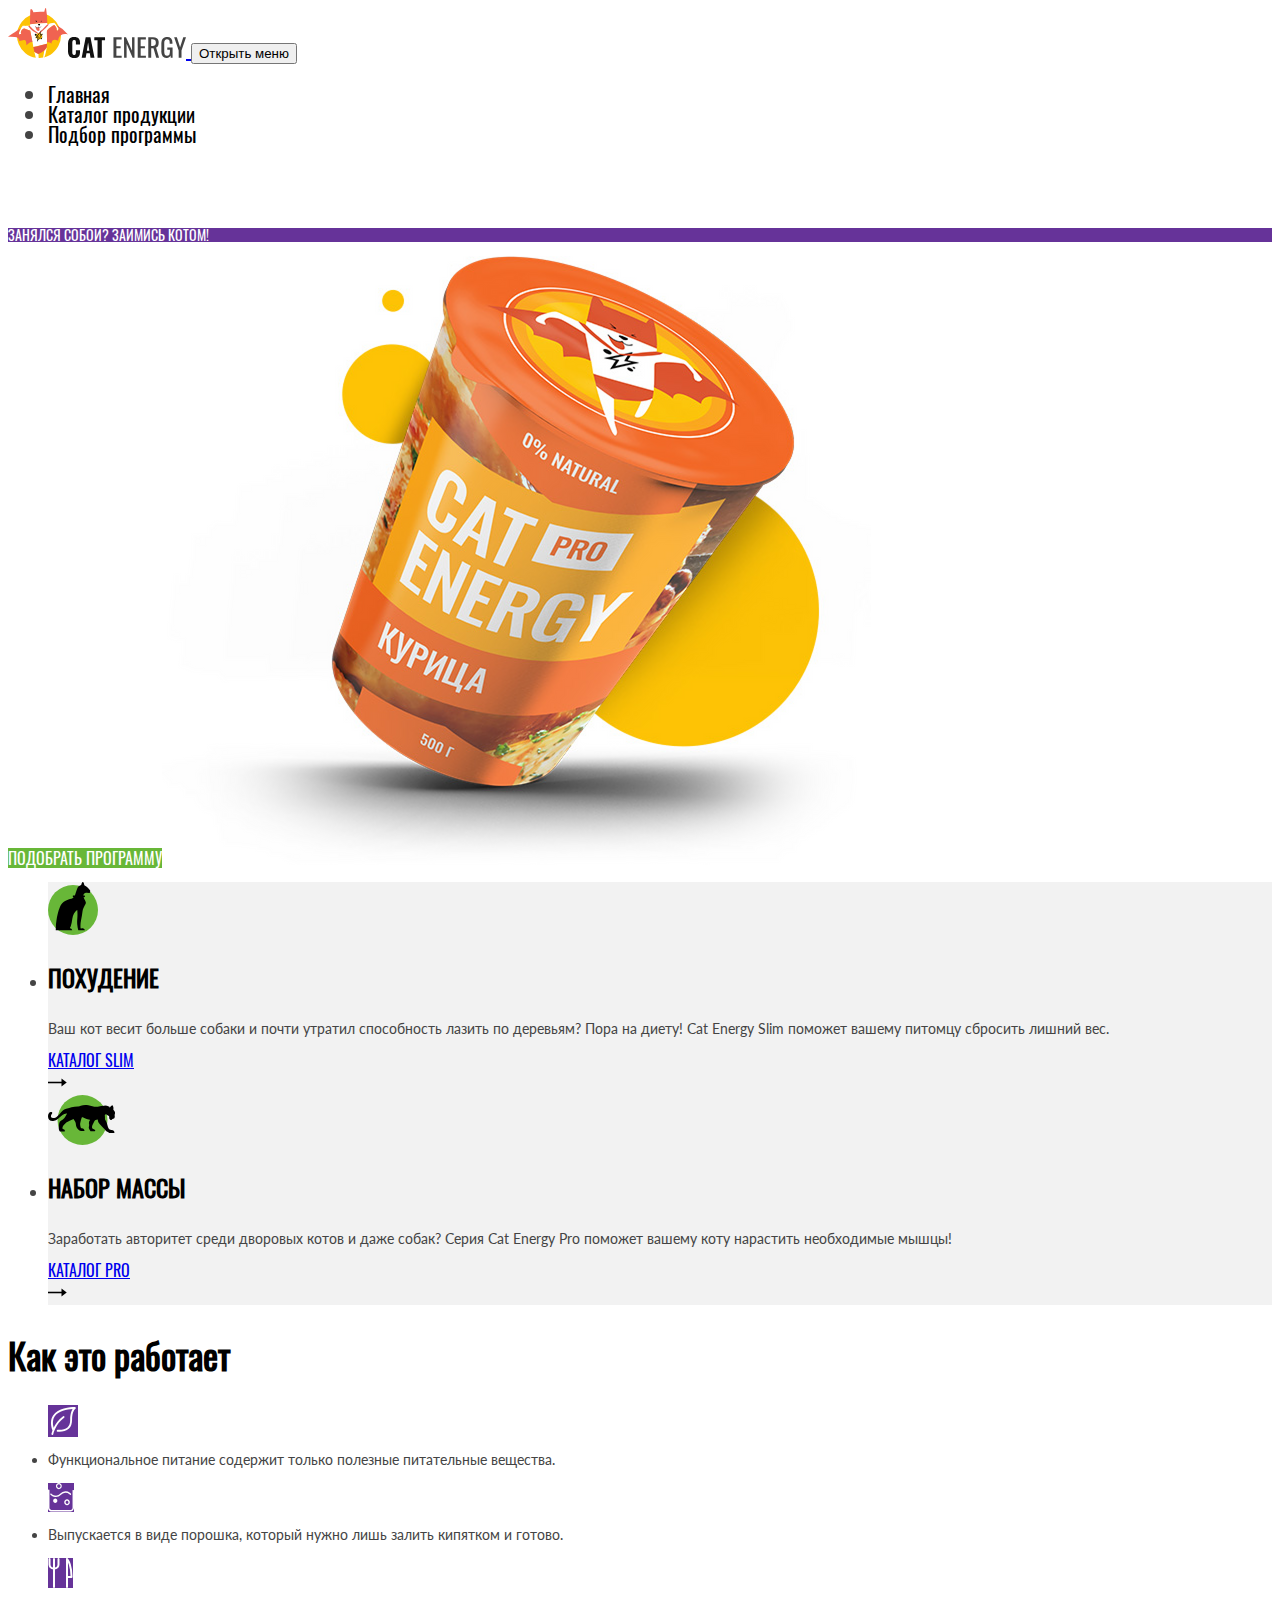
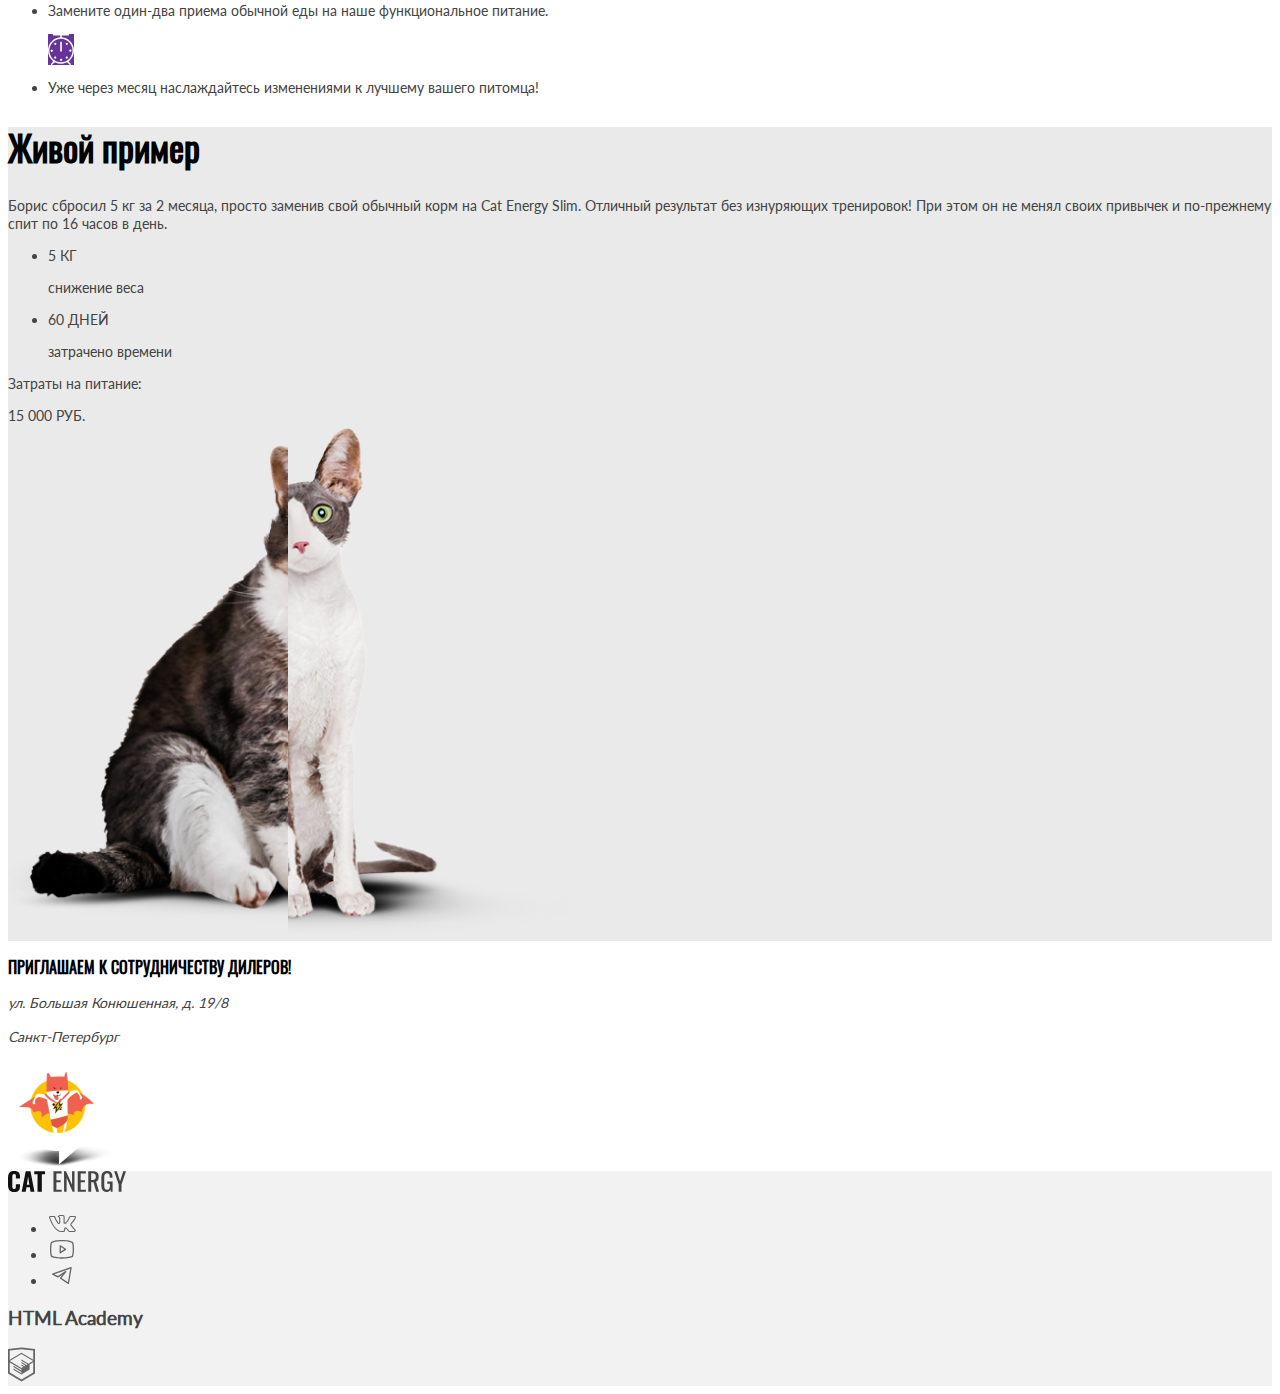
==== commit fc59829c: "Deploying to gh-pages from @ htmlacademy-adaptive/1694259-cat-energy-30@31915c380785e28d1dd17bbf746e" ====
--- a/index.html
+++ b/index.html
@@ -1 +1 @@
-<!DOCTYPE html><html class="page" lang="ru"><head><meta charset="UTF-8"><title>Cat Energy</title><meta name="viewport" content="width=device-width,initial-scale=1"><link rel="stylesheet" href="styles/styles.css"><link rel="icon" href="favicon.ico"><link rel="icon" href="favicons/icon.svg" type="image/svg+xml"><link rel="apple-touch-icon" href="favicons/apple.png"><link rel="manifest" href="manifest.webmanifest"><script src="scripts/index.js" defer="defer"></script></head><body class="page__body"><header class="main-header"><nav class="main-nav"><a class="main-nav__logo logo" href="index.html" aria-label="Переход на главную страницу"><picture class="logo__image"><source width="70" height="59" type="image/svg+xml" media="(min-width: 1440px)" srcset="images/logo.svg"><source width="60" height="50" type="image/svg+xml" media="(min-width: 768px)" srcset="images/logo-tablet.svg"><img src="images/logo-mobile.svg" alt="Логотип" width="33" height="38"></picture><img class="logo__text text-logo" src="images/logo-text.svg" alt="Cat Energy." width="118" height="21"> </a><button class="main-nav__toggle" type="button"><span class="visually-hidden">Открыть меню</span></button><div class="main-nav__wrapper"><ul class="main-nav__list"><li class="main-nav__item main-nav__item--active"><a href="#">Главная</a></li><li class="main-nav__item"><a href="catalog.html">Каталог продукции</a></li><li class="main-nav__item"><a href="form.html">Подбор программы</a></li></ul></div></nav></header><main class="main-index"><section class="product"><h1 class="product__title title title--l title--dif-color">Функциональное питание для котов</h1><p class="product__subtitle">Занялся собой? Займись котом!</p><button class="product__button button button--product" type="button">подобрать программу</button><picture class="product__image"><source width="552" height="499" type="image/png" media="(min-width: 1440px)" srcset="images/product-desktop@1x.png, images/product-desktop@2x.png 2x"><source width="709" height="609" type="image/png" media="(min-width: 768px)" srcset="images/product-tablet@1x.png, images/product-tablet@2x.png 2x"><img src="images/product-mobile@1x.png" srcset="images/product-mobile@2x.png 2x" alt="Кошачий корм бренда Cat Energy." width="280" height="270"></picture></section><section class="catalog-selection"><ul class="catalog-selection__list"><li class="catalog-selection__item program"><picture class="program__icon"><source width="100" height="106" type="image/svg+xml" media="(min-width: 1440px)" srcset="images/catalog-selection-icon-1.svg"><source width="200" height="200" type="image/svg+xml" media="(min-width: 768px)" srcset="images/catalog-selection-icon-1.svg"><img src="images/catalog-selection-icon-1.svg" alt="Силуэт кота." width="50" height="50"></picture><h3 class="program__title title title--m">Похудение</h3><p class="program__text text">Ваш кот весит больше собаки и почти утратил способность лазить по деревьям? Пора на диету! Cat Energy Slim поможет вашему питомцу сбросить лишний вес.</p><a class="program__link" href="#">Каталог slim</a></li><li class="catalog-selection__item program"><picture class="program__icon"><source width="134" height="100" type="image/svg+xml" media="(min-width: 1440px)" srcset="images/catalog-selection-icon-2.svg"><source width="200" height="200" type="image/svg+xml" media="(min-width: 768px)" srcset="images/catalog-selection-icon-2.svg"><img src="images/catalog-selection-icon-2.svg" alt="Силуэт пумы." width="50" height="50"></picture><h3 class="program__title title title--m">Набор массы</h3><p class="program__text text">Заработать авторитет среди дворовых котов и даже собак? Серия Cat Energy Pro поможет вашему коту нарастить необходимые мышцы!</p><a class="program__link" href="#">Каталог PRO</a></li></ul></section><section class="benefits"><h2 class="benefits__title title title--xl">Как это работает</h2><ul class="benefits__list"><li class="benefits__item"><div class="benefits__icon-wrapper"><img class="benefits__icon" src="images/benefits-icon-1.svg" alt="Иконка листка." width="30" height="32"></div><p class="text">Функциональное питание содержит только полезные питательные вещества.</p></li><li class="benefits__item"><div class="benefits__icon-wrapper"><img class="benefits__icon" src="images/benefits-icon-2.svg" alt="Иконка растворяющегося в воде порошка." width="26" height="29"></div><p class="text">Выпускается в виде порошка, который нужно лишь залить кипятком и готово.</p></li><li class="benefits__item"><div class="benefits__icon-wrapper"><img class="benefits__icon" src="images/benefits-icon-3.svg" alt="Иконка вилки с ножом." width="25" height="30"></div><p class="text">Замените один-два приема обычной еды на наше функциональное питание.</p></li><li class="benefits__item"><div class="benefits__icon-wrapper"><img class="benefits__icon" src="images/benefits-icon-4.svg" alt="Иконка часов." width="26" height="31"></div><p class="text">Уже через месяц наслаждайтесь изменениями к лучшему вашего питомца!</p></li></ul></section><section class="example"><h2 class="example__title title title--xl">Живой пример</h2><p class="example__subtitle text">Борис сбросил 5 кг за 2 месяца, просто заменив свой обычный корм на Cat Energy Slim. Отличный результат без изнуряющих тренировок! При этом он не менял своих привычек и по-прежнему спит по 16 часов в день.</p><div class="example__list-wrapper"><ul class="example__list"><li class="example__item"><span class="example__weight">5 КГ</span><p class="example__weight-text">снижение веса</p></li><li class="example__item"><span class="example__weight">60 ДНЕЙ</span><p class="example__weight-text">затрачено времени</p></li></ul></div><p class="example__expenses-text">Затраты на питание:</p><span class="example__amount-of-costs">15 000 РУБ.</span><div class="example__slider"><picture class="example__slider-image"><source width="280" height="512" type="image/png" media="(min-width: 768px)" srcset="images/example-slider-cat-1@1x.png, images/example-slider-cat-1@2x.png 2x"><img src="images/example-slider-cat-1-mobile@1x.png" srcset="images/example-slider-cat-1-mobile@2x.png 2x" alt="Толстый кот." width="140" height="256"></picture><picture class="example__slider-image"><source width="280" height="512" type="image/png" media="(min-width: 768px)" srcset="images/example-slider-cat-2@1x.png, images/example-slider-cat-2@2x.png 2x"><img src="images/example-slider-cat-2-mobile@1x.png" srcset="images/example-slider-cat-2-mobile@2x.png 2x" alt="Толстый кот." width="140" height="256"></picture></div></section></main><footer class="page-footer"><section class="location"><div class="location__adress-wrapper"><h3 class="location__adress-title title title--xs">приглашаем к сотрудничеству дилеров!</h3><address class="location__adress"><p class="location__adress-street">ул. Большая Конюшенная, д. 19/8</p><p class="location__adress-city">Санкт-Петербург</p></address><picture class="location__map-pin"><source width="113" height="106" type="image/png" media="(min-width: 768px)" srcset="images/location-pin@1x.png, images/location-pin@2x.png 2x"><img src="images/location-pin-mobile@1x.png" srcset="images/location-pin-mobile@2x.png 2x" alt="Отметка местоположения на карте." width="57" height="53"></picture></div></section><section class="footer"><img class="footer__logo text-logo" src="images/logo-text.svg" alt="Cat Energy." width="118" height="21"><ul class="footer__social-list"><li class="footer__social-item"><a class="footer__social-link" href="#" aria-label="Переход на группу Вконтакте."><svg class="footer__social-icon" xmlns="http://www.w3.org/2000/svg" width="28" height="22" viewBox="0 0 28 22" fill="none"><path d="M1 5.33876C1 4.48373 1.5151 4.02268 2.54531 3.95562L6.51515 3.98077C6.78158 3.98077 6.95921 4.10651 7.04802 4.35799C7.45655 5.61538 7.91392 6.70094 8.42014 7.61465C8.92637 8.52835 9.58801 9.58038 10.4051 10.7707C10.4761 10.9216 10.5916 10.997 10.7514 10.997C10.8758 10.997 10.9735 10.9384 11.0445 10.821L11.1244 10.5444L11.1511 6.19379C11.1511 5.89201 11.0756 5.69083 10.9246 5.59024C10.7736 5.48965 10.4939 5.4142 10.0853 5.36391C9.76563 5.31361 9.60577 5.12919 9.60577 4.81065C9.60577 4.74359 9.61465 4.69329 9.63241 4.65976C10.0054 3.57002 11.0711 3.02515 12.8296 3.02515L14.3216 3C14.9966 3 15.5561 3.15927 16.0001 3.47781C16.4442 3.79635 16.6662 4.29931 16.6662 4.98669V10.6953C16.7906 10.7791 16.906 10.821 17.0126 10.821C17.279 10.821 17.5099 10.6701 17.7053 10.3683C19.6592 7.78649 20.716 6.05966 20.8759 5.18787C20.8759 5.1711 20.8936 5.12919 20.9291 5.06213C21.0535 4.81065 21.2577 4.5927 21.5419 4.40828C21.8261 4.22387 22.0748 4.09813 22.288 4.03107C22.359 3.99753 22.4389 3.98077 22.5277 3.98077H26.6574L26.9239 4.00592C27.2791 4.00592 27.5544 4.16519 27.7498 4.48373C27.8209 4.58432 27.8697 4.69329 27.8964 4.81065C27.923 4.92801 27.9408 5.04536 27.9496 5.16272C27.9585 5.28008 27.963 5.34714 27.963 5.36391V5.53994C27.8386 6.22732 27.5233 6.9608 27.0171 7.74038C26.5109 8.51997 25.867 9.36243 25.0855 10.2678C24.304 11.1731 23.8155 11.7682 23.6201 12.0533C23.4603 12.2544 23.3803 12.4389 23.3803 12.6065C23.3803 12.7406 23.4514 12.8915 23.5935 13.0592L27.4834 17.6864C27.6965 17.9546 27.8031 18.248 27.8031 18.5666C27.8031 18.9522 27.6432 19.2707 27.3235 19.5222C27.0038 19.7737 26.6219 19.9162 26.1779 19.9497L25.7249 19.9749H21.6752C21.6574 19.9749 21.6219 19.979 21.5686 19.9874C21.5153 19.9958 21.4798 20 21.462 20C21.0712 20 20.7071 19.8407 20.3696 19.5222C20.2453 19.3881 19.4105 18.3989 17.8652 16.5547C17.7764 16.4374 17.652 16.3284 17.4922 16.2278C17.4211 16.4961 17.3279 16.8817 17.2124 17.3846C17.097 17.8876 17.0126 18.248 16.9593 18.466L16.8794 18.8935C16.7018 19.4803 16.3287 19.8323 15.7604 19.9497L15.3874 19.9749H12.7763C11.3021 19.9749 9.83224 19.3378 8.36686 18.0636C6.90148 16.7894 5.58264 15.1423 4.41034 13.122C3.23803 11.1018 2.14566 8.75049 1.13322 6.06805C1.04441 5.8501 1 5.607 1 5.33876ZM17.0126 11.8521C16.6396 11.8521 16.3021 11.7557 16.0001 11.5629C15.6982 11.3701 15.5472 11.106 15.5472 10.7707V4.98669C15.5472 4.65138 15.4584 4.41248 15.2808 4.26997C15.1032 4.12747 14.7923 4.05621 14.3483 4.05621L12.8296 4.10651C12.0658 4.10651 11.4886 4.23225 11.0978 4.48373C11.8793 4.8358 12.2701 5.40582 12.2701 6.19379V10.6198C12.2346 11.039 12.0569 11.3868 11.7372 11.6635C11.4175 11.9401 11.0623 12.0784 10.6715 12.0784C10.1386 12.0784 9.7301 11.8353 9.44591 11.3491C8.06046 9.37081 7.03025 7.4931 6.35529 5.71598L6.1155 5.06213L2.57195 5.03698C2.34104 5.03698 2.21227 5.04956 2.18562 5.0747C2.15898 5.09985 2.14566 5.1711 2.14566 5.28846C2.14566 5.43935 2.16342 5.59862 2.19895 5.76627L2.75845 7.17456C4.25048 10.8126 5.87127 13.6795 7.62085 15.7751C9.37042 17.8708 11.0889 18.9186 12.7763 18.9186H15.4406C15.5472 18.9186 15.6271 18.8893 15.6804 18.8306C15.7337 18.7719 15.7781 18.6588 15.8136 18.4911L15.8669 18.2396L16.3732 16.0266C16.5152 15.7249 16.6396 15.5237 16.7462 15.4231C16.9415 15.2387 17.1725 15.1465 17.4389 15.1465C17.8652 15.1465 18.3003 15.3895 18.7444 15.8757L21.0091 18.5917C21.1512 18.8097 21.3022 18.9186 21.462 18.9186H25.8581C26.391 18.9186 26.6574 18.7929 26.6574 18.5414C26.6574 18.4576 26.6308 18.3738 26.5775 18.2899L22.7142 13.7382C22.4123 13.3861 22.2613 13.0089 22.2613 12.6065C22.2613 12.2041 22.4034 11.8185 22.6876 11.4497C22.9185 11.1144 23.367 10.557 24.0331 9.77737C24.6992 8.99778 25.2809 8.26849 25.7782 7.5895C26.2756 6.9105 26.6042 6.29438 26.764 5.74112L26.8439 5.4142C26.8262 5.38067 26.8173 5.32618 26.8173 5.25074C26.8173 5.1753 26.8084 5.11243 26.7907 5.06213H22.6077C22.3412 5.16272 22.1281 5.31361 21.9682 5.51479L21.8084 5.9926C21.3643 7.14941 20.2009 8.93491 18.3181 11.3491C17.9451 11.6844 17.5099 11.8521 17.0126 11.8521Z" fill="#666666"/></svg></a></li><li class="footer__social-item"><a class="footer__social-link" href="#" aria-label="Переход на канал на YouTube."><svg class="footer__social-icon" xmlns="http://www.w3.org/2000/svg" width="28" height="22" viewBox="0 0 28 22" fill="none"><path d="M17.8509 10.7927L12.6145 7.30184C12.5159 7.23691 12.4016 7.19985 12.2837 7.19459C12.1657 7.18934 12.0486 7.21608 11.9446 7.27198C11.8406 7.32789 11.7537 7.41087 11.693 7.51215C11.6324 7.61343 11.6002 7.72924 11.6 7.84729V14.8291C11.6001 14.9481 11.6327 15.0648 11.6942 15.1667C11.7557 15.2686 11.8438 15.3518 11.9491 15.4073C12.0524 15.4631 12.1691 15.4895 12.2864 15.4837C12.4037 15.478 12.5172 15.4402 12.6145 15.3746L17.8509 11.8837C17.9409 11.8239 18.0148 11.7429 18.0658 11.6477C18.1169 11.5526 18.1436 11.4462 18.1436 11.3382C18.1436 11.2302 18.1169 11.1239 18.0658 11.0287C18.0148 10.9335 17.9409 10.8525 17.8509 10.7927ZM12.9091 13.6073V9.06911L16.3127 11.3382L12.9091 13.6073ZM25.3891 5.04366C25.2942 4.67547 25.1131 4.33511 24.8609 4.05061C24.6086 3.76611 24.2924 3.54561 23.9382 3.40729C20.2182 1.9782 14.2509 2.00002 14 2.00002C13.7491 2.00002 7.78182 1.9782 4.06182 3.40729C3.70764 3.54561 3.3914 3.76611 3.13914 4.05061C2.88689 4.33511 2.70584 4.67547 2.61091 5.04366C2.32727 6.11275 2 8.07638 2 11.3382C2 14.6 2.32727 16.5637 2.61091 17.6327C2.70584 18.0009 2.88689 18.3413 3.13914 18.6258C3.3914 18.9103 3.70764 19.1308 4.06182 19.2691C7.78182 20.6982 13.7491 20.6764 14 20.6764H14.0764C14.8291 20.6764 20.3927 20.6327 23.9382 19.2691C24.2924 19.1308 24.6086 18.9103 24.8609 18.6258C25.1131 18.3413 25.2942 18.0009 25.3891 17.6327C25.6727 16.5637 26 14.6 26 11.3382C26 8.07638 25.6727 6.11275 25.3891 5.04366ZM24.1236 17.3055C24.0807 17.472 23.999 17.6259 23.8853 17.7548C23.7715 17.8838 23.6289 17.984 23.4691 18.0473C19.9782 19.3891 14.0655 19.3673 14 19.3673C13.9345 19.3673 8.02182 19.3891 4.53091 18.0473C4.37107 17.984 4.22846 17.8838 4.11471 17.7548C4.00096 17.6259 3.91929 17.472 3.87636 17.3055C3.61455 16.3018 3.30909 14.4582 3.30909 11.3382C3.30909 8.2182 3.61455 6.37457 3.87636 5.37093C3.91929 5.20445 4.00096 5.05047 4.11471 4.92156C4.22846 4.79264 4.37107 4.69243 4.53091 4.62911C8.02182 3.28729 13.9345 3.30911 14 3.30911C14.0655 3.30911 19.9782 3.28729 23.4691 4.62911C23.6289 4.69243 23.7715 4.79264 23.8853 4.92156C23.999 5.05047 24.0807 5.20445 24.1236 5.37093C24.3855 6.37457 24.6909 8.2182 24.6909 11.3382C24.6909 14.4582 24.3855 16.3018 24.1236 17.3055Z" fill="#666666"/></svg></a></li><li class="footer__social-item"><a class="footer__social-link" href="#" aria-label="Ссылка на канал в Телеграмме."><svg class="footer__social-icon" xmlns="http://www.w3.org/2000/svg" width="28" height="22" viewBox="0 0 28 22" fill="none"><path fill-rule="evenodd" clip-rule="evenodd" d="M23.4608 3.15291C23.6393 3.30222 23.7255 3.5349 23.6872 3.76448L21.0611 19.5214C21.0244 19.7411 20.8789 19.9273 20.6745 20.0159C20.47 20.1045 20.2346 20.0833 20.0493 19.9597L12.1708 14.7074C12.0177 14.6054 11.9145 14.4437 11.8862 14.2619C11.858 14.08 11.9074 13.8947 12.0223 13.751L14.633 10.4877L10.273 13.3944C10.077 13.525 9.82597 13.5407 9.61524 13.4353L4.36293 10.8092C4.12769 10.6915 3.98535 10.4449 4.0012 10.1824C4.01705 9.91983 4.18804 9.6921 4.43573 9.60364L22.8188 3.03826C23.038 2.95998 23.2822 3.00359 23.4608 3.15291ZM6.32626 10.3228L9.86168 12.0905L17.4231 7.0495C17.6925 6.86994 18.0525 6.91349 18.2712 7.1521C18.49 7.3907 18.5022 7.75314 18.3 8.00591L13.495 14.0121L19.9328 18.3039L22.2083 4.65058L6.32626 10.3228Z" fill="#666666"/></svg></a></li></ul><a class="footer__academy-logo-link" href="#"><h3 class="footer__academy-text">HTML Academy</h3><svg class="footer__academy-logo-image" xmlns="http://www.w3.org/2000/svg" width="27" height="35" viewBox="0 0 27 35" fill="none"><g clip-path="url(#clip0_101818_1015)"><path d="M13.6426 0.515754L13.5 0.5L0 1.90733V26.5129L13.5 34.5L27 26.5129V1.90733L13.6426 0.515754ZM25.2344 25.5151L13.5 32.4573L1.76561 25.5151V15.4293L13.4507 22.3451L13.4701 23.5984L5.45351 18.8548L5.44295 20.0801L13.4894 24.8885L13.5088 26.175L5.46408 21.4174L5.45351 22.6427L13.5 27.4511L21.6239 22.6182V21.3929V17.409L25.2432 15.2595L25.2344 25.5151ZM25.2344 13.9519L22.0147 15.8319L20.5325 16.7071L13.4666 12.5201L13.456 13.7454L19.4957 17.318L19.4429 17.3495L19.3126 17.4247L18.4536 17.9166L13.4666 14.9689L13.456 16.1942L17.3921 18.5222L16.4591 19.1314L16.438 19.1436L13.4666 17.402L13.456 18.6273L15.4029 19.7615L13.4155 20.9483L1.7973 14.0762L13.4349 7.11831L25.2344 13.9519ZM25.2344 12.7266L13.4401 5.81075L1.76561 12.7196V3.4897L13.5 2.26442L25.2344 3.4897V12.7266Z" fill="#666666"/></g><defs><clippath id="academy-logo-path"><rect width="27" height="34" fill="white"/></clippath></defs></svg></a></section></footer></body></html>+<!DOCTYPE html><html class="page" lang="ru"><head><meta charset="UTF-8"><title>Cat Energy</title><meta name="viewport" content="width=device-width,initial-scale=1"><link rel="stylesheet" href="styles/styles.css"><link rel="icon" href="favicon.ico"><link rel="icon" href="favicons/icon.svg" type="image/svg+xml"><link rel="apple-touch-icon" href="favicons/apple.png"><link rel="manifest" href="manifest.webmanifest"><script src="scripts/index.js" defer="defer"></script></head><body class="page__body"><header class="main-header"><nav class="main-nav"><a class="main-nav__logo logo" href="index.html" aria-label="Переход на главную страницу"><picture class="logo__image"><source width="70" height="59" type="image/svg+xml" media="(min-width: 1440px)" srcset="images/logo.svg"><source width="60" height="50" type="image/svg+xml" media="(min-width: 768px)" srcset="images/logo-tablet.svg"><img src="images/logo-mobile.svg" alt="Логотип" width="33" height="38"></picture><img class="logo__text text-logo" src="images/logo-text.svg" alt="Cat Energy." width="118" height="21"> </a><button class="main-nav__toggle" type="button"><span class="visually-hidden">Открыть меню</span></button><div class="main-nav__wrapper"><ul class="main-nav__list"><li class="main-nav__item main-nav__item--active"><a href="#">Главная</a></li><li class="main-nav__item"><a href="catalog.html">Каталог продукции</a></li><li class="main-nav__item"><a href="form.html">Подбор программы</a></li></ul></div></nav></header><main class="main-index"><section class="product"><h1 class="product__title title title--l title--dif-color">Функциональное питание для котов</h1><p class="product__subtitle">Занялся собой? Займись котом!</p><button class="product__button button button--size-m" type="button">подобрать программу</button><picture class="product__image"><source width="552" height="499" type="image/png" media="(min-width: 1440px)" srcset="images/product-desktop@1x.png, images/product-desktop@2x.png 2x"><source width="709" height="609" type="image/png" media="(min-width: 768px)" srcset="images/product-tablet@1x.png, images/product-tablet@2x.png 2x"><img src="images/product-mobile@1x.png" srcset="images/product-mobile@2x.png 2x" alt="Кошачий корм бренда Cat Energy." width="280" height="270"></picture></section><section class="catalog-selection"><ul class="catalog-selection__list"><li class="catalog-selection__item program"><div class="program__icon-wrapper-1"></div><h3 class="program__title title title--m">Похудение</h3><p class="program__text text">Ваш кот весит больше собаки и почти утратил способность лазить по деревьям? Пора на диету! Cat Energy Slim поможет вашему питомцу сбросить лишний вес.</p><a class="program__link" href="#">Каталог slim</a></li><li class="catalog-selection__item program"><div class="program__icon-wrapper-2"></div><h3 class="program__title title title--m">Набор массы</h3><p class="program__text text">Заработать авторитет среди дворовых котов и даже собак? Серия Cat Energy Pro поможет вашему коту нарастить необходимые мышцы!</p><a class="program__link" href="#">Каталог PRO</a></li></ul></section><section class="benefits"><h2 class="benefits__title title title--xl">Как это работает</h2><ul class="benefits__list"><li class="benefits__item"><div class="benefits__icon-wrapper-1"></div><p class="text">Функциональное питание содержит только полезные питательные вещества.</p></li><li class="benefits__item"><div class="benefits__icon-wrapper-2"></div><p class="text">Выпускается в виде порошка, который нужно лишь залить кипятком и готово.</p></li><li class="benefits__item"><div class="benefits__icon-wrapper-3"></div><p class="text">Замените один-два приема обычной еды на наше функциональное питание.</p></li><li class="benefits__item"><div class="benefits__icon-wrapper-4"></div><p class="text">Уже через месяц наслаждайтесь изменениями к лучшему вашего питомца!</p></li></ul></section><section class="example"><h2 class="example__title title title--xl">Живой пример</h2><p class="example__subtitle text">Борис сбросил 5 кг за 2 месяца, просто заменив свой обычный корм на Cat Energy Slim. Отличный результат без изнуряющих тренировок! При этом он не менял своих привычек и по-прежнему спит по 16 часов в день.</p><div class="example__list-wrapper"><ul class="example__list"><li class="example__item"><span class="example__weight">5 КГ</span><p class="example__weight-text">снижение веса</p></li><li class="example__item"><span class="example__weight">60 ДНЕЙ</span><p class="example__weight-text">затрачено времени</p></li></ul></div><p class="example__expenses-text">Затраты на питание:</p><span class="example__amount-of-costs">15 000 РУБ.</span><div class="example__slider"><picture class="example__slider-image"><source width="280" height="512" type="image/png" media="(min-width: 768px)" srcset="images/example-slider-cat-1@1x.png, images/example-slider-cat-1@2x.png 2x"><img src="images/example-slider-cat-1-mobile@1x.png" srcset="images/example-slider-cat-1-mobile@2x.png 2x" alt="Толстый кот." width="140" height="256"></picture><picture class="example__slider-image"><source width="280" height="512" type="image/png" media="(min-width: 768px)" srcset="images/example-slider-cat-2@1x.png, images/example-slider-cat-2@2x.png 2x"><img src="images/example-slider-cat-2-mobile@1x.png" srcset="images/example-slider-cat-2-mobile@2x.png 2x" alt="Толстый кот." width="140" height="256"></picture></div></section></main><footer class="page-footer"><section class="location"><div class="location__adress-wrapper"><h3 class="location__adress-title title title--xs">приглашаем к сотрудничеству дилеров!</h3><address class="location__adress"><p class="location__adress-street">ул. Большая Конюшенная, д. 19/8</p><p class="location__adress-city">Санкт-Петербург</p></address><picture class="location__map-pin"><source width="113" height="106" type="image/png" media="(min-width: 768px)" srcset="images/location-pin@1x.png, images/location-pin@2x.png 2x"><img src="images/location-pin-mobile@1x.png" srcset="images/location-pin-mobile@2x.png 2x" alt="Отметка местоположения на карте." width="57" height="53"></picture></div></section><section class="footer"><img class="footer__logo text-logo" src="images/logo-text.svg" alt="Cat Energy." width="118" height="21"><ul class="footer__social-list"><li class="footer__social-item"><a class="footer__social-link" href="#" aria-label="Переход на группу Вконтакте."><svg class="footer__social-icon" xmlns="http://www.w3.org/2000/svg" width="28" height="22" viewBox="0 0 28 22" fill="none"><path d="M1 5.33876C1 4.48373 1.5151 4.02268 2.54531 3.95562L6.51515 3.98077C6.78158 3.98077 6.95921 4.10651 7.04802 4.35799C7.45655 5.61538 7.91392 6.70094 8.42014 7.61465C8.92637 8.52835 9.58801 9.58038 10.4051 10.7707C10.4761 10.9216 10.5916 10.997 10.7514 10.997C10.8758 10.997 10.9735 10.9384 11.0445 10.821L11.1244 10.5444L11.1511 6.19379C11.1511 5.89201 11.0756 5.69083 10.9246 5.59024C10.7736 5.48965 10.4939 5.4142 10.0853 5.36391C9.76563 5.31361 9.60577 5.12919 9.60577 4.81065C9.60577 4.74359 9.61465 4.69329 9.63241 4.65976C10.0054 3.57002 11.0711 3.02515 12.8296 3.02515L14.3216 3C14.9966 3 15.5561 3.15927 16.0001 3.47781C16.4442 3.79635 16.6662 4.29931 16.6662 4.98669V10.6953C16.7906 10.7791 16.906 10.821 17.0126 10.821C17.279 10.821 17.5099 10.6701 17.7053 10.3683C19.6592 7.78649 20.716 6.05966 20.8759 5.18787C20.8759 5.1711 20.8936 5.12919 20.9291 5.06213C21.0535 4.81065 21.2577 4.5927 21.5419 4.40828C21.8261 4.22387 22.0748 4.09813 22.288 4.03107C22.359 3.99753 22.4389 3.98077 22.5277 3.98077H26.6574L26.9239 4.00592C27.2791 4.00592 27.5544 4.16519 27.7498 4.48373C27.8209 4.58432 27.8697 4.69329 27.8964 4.81065C27.923 4.92801 27.9408 5.04536 27.9496 5.16272C27.9585 5.28008 27.963 5.34714 27.963 5.36391V5.53994C27.8386 6.22732 27.5233 6.9608 27.0171 7.74038C26.5109 8.51997 25.867 9.36243 25.0855 10.2678C24.304 11.1731 23.8155 11.7682 23.6201 12.0533C23.4603 12.2544 23.3803 12.4389 23.3803 12.6065C23.3803 12.7406 23.4514 12.8915 23.5935 13.0592L27.4834 17.6864C27.6965 17.9546 27.8031 18.248 27.8031 18.5666C27.8031 18.9522 27.6432 19.2707 27.3235 19.5222C27.0038 19.7737 26.6219 19.9162 26.1779 19.9497L25.7249 19.9749H21.6752C21.6574 19.9749 21.6219 19.979 21.5686 19.9874C21.5153 19.9958 21.4798 20 21.462 20C21.0712 20 20.7071 19.8407 20.3696 19.5222C20.2453 19.3881 19.4105 18.3989 17.8652 16.5547C17.7764 16.4374 17.652 16.3284 17.4922 16.2278C17.4211 16.4961 17.3279 16.8817 17.2124 17.3846C17.097 17.8876 17.0126 18.248 16.9593 18.466L16.8794 18.8935C16.7018 19.4803 16.3287 19.8323 15.7604 19.9497L15.3874 19.9749H12.7763C11.3021 19.9749 9.83224 19.3378 8.36686 18.0636C6.90148 16.7894 5.58264 15.1423 4.41034 13.122C3.23803 11.1018 2.14566 8.75049 1.13322 6.06805C1.04441 5.8501 1 5.607 1 5.33876ZM17.0126 11.8521C16.6396 11.8521 16.3021 11.7557 16.0001 11.5629C15.6982 11.3701 15.5472 11.106 15.5472 10.7707V4.98669C15.5472 4.65138 15.4584 4.41248 15.2808 4.26997C15.1032 4.12747 14.7923 4.05621 14.3483 4.05621L12.8296 4.10651C12.0658 4.10651 11.4886 4.23225 11.0978 4.48373C11.8793 4.8358 12.2701 5.40582 12.2701 6.19379V10.6198C12.2346 11.039 12.0569 11.3868 11.7372 11.6635C11.4175 11.9401 11.0623 12.0784 10.6715 12.0784C10.1386 12.0784 9.7301 11.8353 9.44591 11.3491C8.06046 9.37081 7.03025 7.4931 6.35529 5.71598L6.1155 5.06213L2.57195 5.03698C2.34104 5.03698 2.21227 5.04956 2.18562 5.0747C2.15898 5.09985 2.14566 5.1711 2.14566 5.28846C2.14566 5.43935 2.16342 5.59862 2.19895 5.76627L2.75845 7.17456C4.25048 10.8126 5.87127 13.6795 7.62085 15.7751C9.37042 17.8708 11.0889 18.9186 12.7763 18.9186H15.4406C15.5472 18.9186 15.6271 18.8893 15.6804 18.8306C15.7337 18.7719 15.7781 18.6588 15.8136 18.4911L15.8669 18.2396L16.3732 16.0266C16.5152 15.7249 16.6396 15.5237 16.7462 15.4231C16.9415 15.2387 17.1725 15.1465 17.4389 15.1465C17.8652 15.1465 18.3003 15.3895 18.7444 15.8757L21.0091 18.5917C21.1512 18.8097 21.3022 18.9186 21.462 18.9186H25.8581C26.391 18.9186 26.6574 18.7929 26.6574 18.5414C26.6574 18.4576 26.6308 18.3738 26.5775 18.2899L22.7142 13.7382C22.4123 13.3861 22.2613 13.0089 22.2613 12.6065C22.2613 12.2041 22.4034 11.8185 22.6876 11.4497C22.9185 11.1144 23.367 10.557 24.0331 9.77737C24.6992 8.99778 25.2809 8.26849 25.7782 7.5895C26.2756 6.9105 26.6042 6.29438 26.764 5.74112L26.8439 5.4142C26.8262 5.38067 26.8173 5.32618 26.8173 5.25074C26.8173 5.1753 26.8084 5.11243 26.7907 5.06213H22.6077C22.3412 5.16272 22.1281 5.31361 21.9682 5.51479L21.8084 5.9926C21.3643 7.14941 20.2009 8.93491 18.3181 11.3491C17.9451 11.6844 17.5099 11.8521 17.0126 11.8521Z" fill="#666666"/></svg></a></li><li class="footer__social-item"><a class="footer__social-link" href="#" aria-label="Переход на канал на YouTube."><svg class="footer__social-icon" xmlns="http://www.w3.org/2000/svg" width="28" height="22" viewBox="0 0 28 22" fill="none"><path d="M17.8509 10.7927L12.6145 7.30184C12.5159 7.23691 12.4016 7.19985 12.2837 7.19459C12.1657 7.18934 12.0486 7.21608 11.9446 7.27198C11.8406 7.32789 11.7537 7.41087 11.693 7.51215C11.6324 7.61343 11.6002 7.72924 11.6 7.84729V14.8291C11.6001 14.9481 11.6327 15.0648 11.6942 15.1667C11.7557 15.2686 11.8438 15.3518 11.9491 15.4073C12.0524 15.4631 12.1691 15.4895 12.2864 15.4837C12.4037 15.478 12.5172 15.4402 12.6145 15.3746L17.8509 11.8837C17.9409 11.8239 18.0148 11.7429 18.0658 11.6477C18.1169 11.5526 18.1436 11.4462 18.1436 11.3382C18.1436 11.2302 18.1169 11.1239 18.0658 11.0287C18.0148 10.9335 17.9409 10.8525 17.8509 10.7927ZM12.9091 13.6073V9.06911L16.3127 11.3382L12.9091 13.6073ZM25.3891 5.04366C25.2942 4.67547 25.1131 4.33511 24.8609 4.05061C24.6086 3.76611 24.2924 3.54561 23.9382 3.40729C20.2182 1.9782 14.2509 2.00002 14 2.00002C13.7491 2.00002 7.78182 1.9782 4.06182 3.40729C3.70764 3.54561 3.3914 3.76611 3.13914 4.05061C2.88689 4.33511 2.70584 4.67547 2.61091 5.04366C2.32727 6.11275 2 8.07638 2 11.3382C2 14.6 2.32727 16.5637 2.61091 17.6327C2.70584 18.0009 2.88689 18.3413 3.13914 18.6258C3.3914 18.9103 3.70764 19.1308 4.06182 19.2691C7.78182 20.6982 13.7491 20.6764 14 20.6764H14.0764C14.8291 20.6764 20.3927 20.6327 23.9382 19.2691C24.2924 19.1308 24.6086 18.9103 24.8609 18.6258C25.1131 18.3413 25.2942 18.0009 25.3891 17.6327C25.6727 16.5637 26 14.6 26 11.3382C26 8.07638 25.6727 6.11275 25.3891 5.04366ZM24.1236 17.3055C24.0807 17.472 23.999 17.6259 23.8853 17.7548C23.7715 17.8838 23.6289 17.984 23.4691 18.0473C19.9782 19.3891 14.0655 19.3673 14 19.3673C13.9345 19.3673 8.02182 19.3891 4.53091 18.0473C4.37107 17.984 4.22846 17.8838 4.11471 17.7548C4.00096 17.6259 3.91929 17.472 3.87636 17.3055C3.61455 16.3018 3.30909 14.4582 3.30909 11.3382C3.30909 8.2182 3.61455 6.37457 3.87636 5.37093C3.91929 5.20445 4.00096 5.05047 4.11471 4.92156C4.22846 4.79264 4.37107 4.69243 4.53091 4.62911C8.02182 3.28729 13.9345 3.30911 14 3.30911C14.0655 3.30911 19.9782 3.28729 23.4691 4.62911C23.6289 4.69243 23.7715 4.79264 23.8853 4.92156C23.999 5.05047 24.0807 5.20445 24.1236 5.37093C24.3855 6.37457 24.6909 8.2182 24.6909 11.3382C24.6909 14.4582 24.3855 16.3018 24.1236 17.3055Z" fill="#666666"/></svg></a></li><li class="footer__social-item"><a class="footer__social-link" href="#" aria-label="Ссылка на канал в Телеграмме."><svg class="footer__social-icon" xmlns="http://www.w3.org/2000/svg" width="28" height="22" viewBox="0 0 28 22" fill="none"><path fill-rule="evenodd" clip-rule="evenodd" d="M23.4608 3.15291C23.6393 3.30222 23.7255 3.5349 23.6872 3.76448L21.0611 19.5214C21.0244 19.7411 20.8789 19.9273 20.6745 20.0159C20.47 20.1045 20.2346 20.0833 20.0493 19.9597L12.1708 14.7074C12.0177 14.6054 11.9145 14.4437 11.8862 14.2619C11.858 14.08 11.9074 13.8947 12.0223 13.751L14.633 10.4877L10.273 13.3944C10.077 13.525 9.82597 13.5407 9.61524 13.4353L4.36293 10.8092C4.12769 10.6915 3.98535 10.4449 4.0012 10.1824C4.01705 9.91983 4.18804 9.6921 4.43573 9.60364L22.8188 3.03826C23.038 2.95998 23.2822 3.00359 23.4608 3.15291ZM6.32626 10.3228L9.86168 12.0905L17.4231 7.0495C17.6925 6.86994 18.0525 6.91349 18.2712 7.1521C18.49 7.3907 18.5022 7.75314 18.3 8.00591L13.495 14.0121L19.9328 18.3039L22.2083 4.65058L6.32626 10.3228Z" fill="#666666"/></svg></a></li></ul><a class="footer__academy-logo-link" href="#"><h3 class="footer__academy-text">HTML Academy</h3><svg class="footer__academy-logo-image" xmlns="http://www.w3.org/2000/svg" width="27" height="35" viewBox="0 0 27 35" fill="none"><g clip-path="url(#clip0_101818_1015)"><path d="M13.6426 0.515754L13.5 0.5L0 1.90733V26.5129L13.5 34.5L27 26.5129V1.90733L13.6426 0.515754ZM25.2344 25.5151L13.5 32.4573L1.76561 25.5151V15.4293L13.4507 22.3451L13.4701 23.5984L5.45351 18.8548L5.44295 20.0801L13.4894 24.8885L13.5088 26.175L5.46408 21.4174L5.45351 22.6427L13.5 27.4511L21.6239 22.6182V21.3929V17.409L25.2432 15.2595L25.2344 25.5151ZM25.2344 13.9519L22.0147 15.8319L20.5325 16.7071L13.4666 12.5201L13.456 13.7454L19.4957 17.318L19.4429 17.3495L19.3126 17.4247L18.4536 17.9166L13.4666 14.9689L13.456 16.1942L17.3921 18.5222L16.4591 19.1314L16.438 19.1436L13.4666 17.402L13.456 18.6273L15.4029 19.7615L13.4155 20.9483L1.7973 14.0762L13.4349 7.11831L25.2344 13.9519ZM25.2344 12.7266L13.4401 5.81075L1.76561 12.7196V3.4897L13.5 2.26442L25.2344 3.4897V12.7266Z" fill="#666666"/></g><defs><clippath id="academy-logo-path"><rect width="27" height="34" fill="white"/></clippath></defs></svg></a></section></footer></body></html>--- a/styles/styles.css
+++ b/styles/styles.css
@@ -1 +1 @@
-@charset "UTF-8";@font-face{font-family:"Oswald";font-weight:400;font-style:normal;font-display:swap;src:url(../fonts/oswald/oswaldregular.woff2)}@font-face{font-family:"Lato";font-weight:400;font-style:normal;font-display:swap;src:url(../fonts/lato/Lato-Regular.woff2)}body{font-family:"Lato",sans-serif;font-size:14px;line-height:18px;color:#444}@font-face{font-family:"Oswald";font-weight:400;font-style:normal;font-display:swap;src:url(../fonts/oswald/oswaldregular.woff2)}@font-face{font-family:"Lato";font-weight:400;font-style:normal;font-display:swap;src:url(../fonts/lato/Lato-Regular.woff2)}.button{font-family:"Oswald",sans-serif;text-transform:uppercase;background-color:#68b738;color:#fff;text-align:center;border:0;padding:0}.button--product{font-size:16px;line-height:20px}.button--show-more{color:#444;background-color:#f2f2f2}.button--card,.button--extra-card,.button--form-submit,.button--show-more{font-size:16px;line-height:20px}.catalog-selection{font-family:"Oswald",sans-serif}.program__title{font-size:24px;line-height:37px;text-transform:uppercase;color:#000}.program__text{font-family:"Lato",sans-serif}.program__link{font-size:16px;text-transform:uppercase;text-align:center;line-height:16px}.footer{font-family:"Lato",sans-serif;font-size:16px;line-height:20px}.footer__academy-logo-link{text-decoration:none;color:#444}.location__adress-title{font-family:"Oswald",sans-serif;color:#111;text-transform:uppercase;font-size:16px;line-height:20px}.location__adress{font-size:14px;line-height:20px}.product{font-family:"Oswald",sans-serif}.product__title{color:#fff}.product__subtitle{font-size:14px;line-height:14px;text-transform:uppercase;color:#fff;background-color:#639}.card{font-family:"Lato",sans-serif;font-size:12px;line-height:16px}.card__name,.program-selection__subtitle{font-family:"Oswald",sans-serif;font-size:16px;line-height:20px;color:#222}.program-selection__subtitle{font-size:14px;line-height:18px;text-transform:uppercase;color:#000}.program-selection__note{font-size:14px;line-height:16px}.text-field::placeholder{font-family:"Oswald",sans-serif;font-size:16px;line-height:18px;text-transform:uppercase;color:#444;opacity:1}.input-title,.main-nav{font-family:"Oswald",sans-serif}.input-title{font-size:24px;line-height:26px;color:#000}.main-nav{font-size:20px;line-height:20px}.main-nav__list a{text-decoration:none;color:#fff}.main-nav__list{background-color:#639}.title{font-family:"Oswald",sans-serif;color:#000}.title--l,.title--xl{font-size:36px;line-height:40px}.title--l{line-height:36px}.title--m,.title--s{font-size:24px;line-height:37px}.title--s{line-height:24px}.title--xs{font-size:16px;line-height:20px;text-transform:uppercase}.title--dif-color{color:#fff}.input-label{font-family:"Oswald",sans-serif;font-size:16px;line-height:18px;text-transform:uppercase}.additional-product-card{font-family:"Lato",sans-serif;font-size:14px;line-height:14px}.additional-product-card__title{font-family:"Oswald",sans-serif;font-size:16px;line-height:16px;color:#222;text-transform:uppercase}+@charset "UTF-8";@font-face{font-family:"Oswald";font-weight:400;font-style:normal;font-display:swap;src:url(../fonts/oswald/oswaldregular.woff2)}@font-face{font-family:"Lato";font-weight:400;font-style:normal;font-display:swap;src:url(../fonts/lato/Lato-Regular.woff2)}body{font-family:"Lato",sans-serif;font-size:14px;line-height:18px;color:#444}@font-face{font-family:"Oswald";font-weight:400;font-style:normal;font-display:swap;src:url(../fonts/oswald/oswaldregular.woff2)}@font-face{font-family:"Lato";font-weight:400;font-style:normal;font-display:swap;src:url(../fonts/lato/Lato-Regular.woff2)}.benefits__icon-wrapper-1{background-image:url(../images/icons/stack.svg#benefits-icon-1);width:30px;height:32px;background-color:#639}.benefits__icon-wrapper-2{background-image:url(../images/icons/stack.svg#benefits-icon-2);width:26px;height:29px;background-color:#639}.benefits__icon-wrapper-3{background-image:url(../images/icons/stack.svg#benefits-icon-3);width:25px;height:30px;background-color:#639}.benefits__icon-wrapper-4{background-image:url(../images/icons/stack.svg#benefits-icon-4);width:26px;height:31px;background-color:#639}.button{font-family:"Oswald",sans-serif;text-transform:uppercase;background-color:#68b738;color:#fff;text-align:center;border:0;padding:0;font-size:16px;line-height:20px}.button--show-more{color:#444;background-color:#f2f2f2}.catalog-selection{font-family:"Oswald",sans-serif}.example{background-color:#eaeaea}.footer{font-family:"Lato",sans-serif;font-size:16px;line-height:20px;background-color:#f2f2f2}.footer__academy-logo-link{text-decoration:none;color:#444}.location__adress-title{font-family:"Oswald",sans-serif;color:#111;text-transform:uppercase;font-size:16px;line-height:20px}.location__adress{font-size:14px;line-height:20px}.product{font-family:"Oswald",sans-serif}.product__title{color:#fff}.product__subtitle{font-size:14px;line-height:14px;text-transform:uppercase;color:#fff;background-color:#639}.program{background-color:#f2f2f2}.program__title{font-size:24px;line-height:37px;text-transform:uppercase;color:#000}.program__text{font-family:"Lato",sans-serif}.program__link{font-size:16px;text-transform:uppercase;text-align:center;line-height:16px}.program__link::after{content:"";background-image:url(../images/icons/stack.svg#catalog-selection-arrow);display:block;height:25px;width:25px}.program__icon-wrapper-1{background-image:url(../images/icons/stack.svg#catalog-selection-icon-1);width:50px;height:53px}.program__icon-wrapper-2{background-image:url(../images/icons/stack.svg#catalog-selection-icon-2);width:67px;height:50px}.card{font-family:"Lato",sans-serif;font-size:12px;line-height:16px}.card--last-card::before{content:"";display:block;background-image:url(../images/icons/stack.svg#card-plus-icon);width:30px;height:30px}.card__name,.program-selection__subtitle{font-family:"Oswald",sans-serif;font-size:16px;line-height:20px;color:#090404}.additional-products__promo::before{content:"";background-image:url(../images/icons/stack.svg#additional-products-gift-icon);width:78px;height:80px;display:block;background-color:#639}.program-selection__subtitle{font-size:14px;line-height:18px;text-transform:uppercase;color:#000}.program-selection__note{font-size:14px;line-height:16px}.input-field::placeholder{font-family:"Oswald",sans-serif;font-size:16px;line-height:18px;text-transform:uppercase;color:#444;opacity:1}.input-title{font-size:24px;line-height:26px;color:#000}.input-title,.main-nav,.title{font-family:"Oswald",sans-serif}.main-nav{font-size:20px;line-height:20px}.main-nav__list a{text-decoration:none;color:#000}.title{color:#000}.title--l,.title--xl{font-size:36px;line-height:40px}.title--l{line-height:36px}.title--m,.title--s{font-size:24px;line-height:37px}.title--s{line-height:24px}.title--xs{font-size:16px;line-height:20px;text-transform:uppercase}.title--dif-color{color:#fff}.input-label{font-family:"Oswald",sans-serif;font-size:16px;line-height:18px;text-transform:uppercase}.additional-product-card{font-family:"Lato",sans-serif;font-size:14px;line-height:14px}.additional-product-card__title{font-family:"Oswald",sans-serif;font-size:16px;line-height:16px;color:#090404;text-transform:uppercase}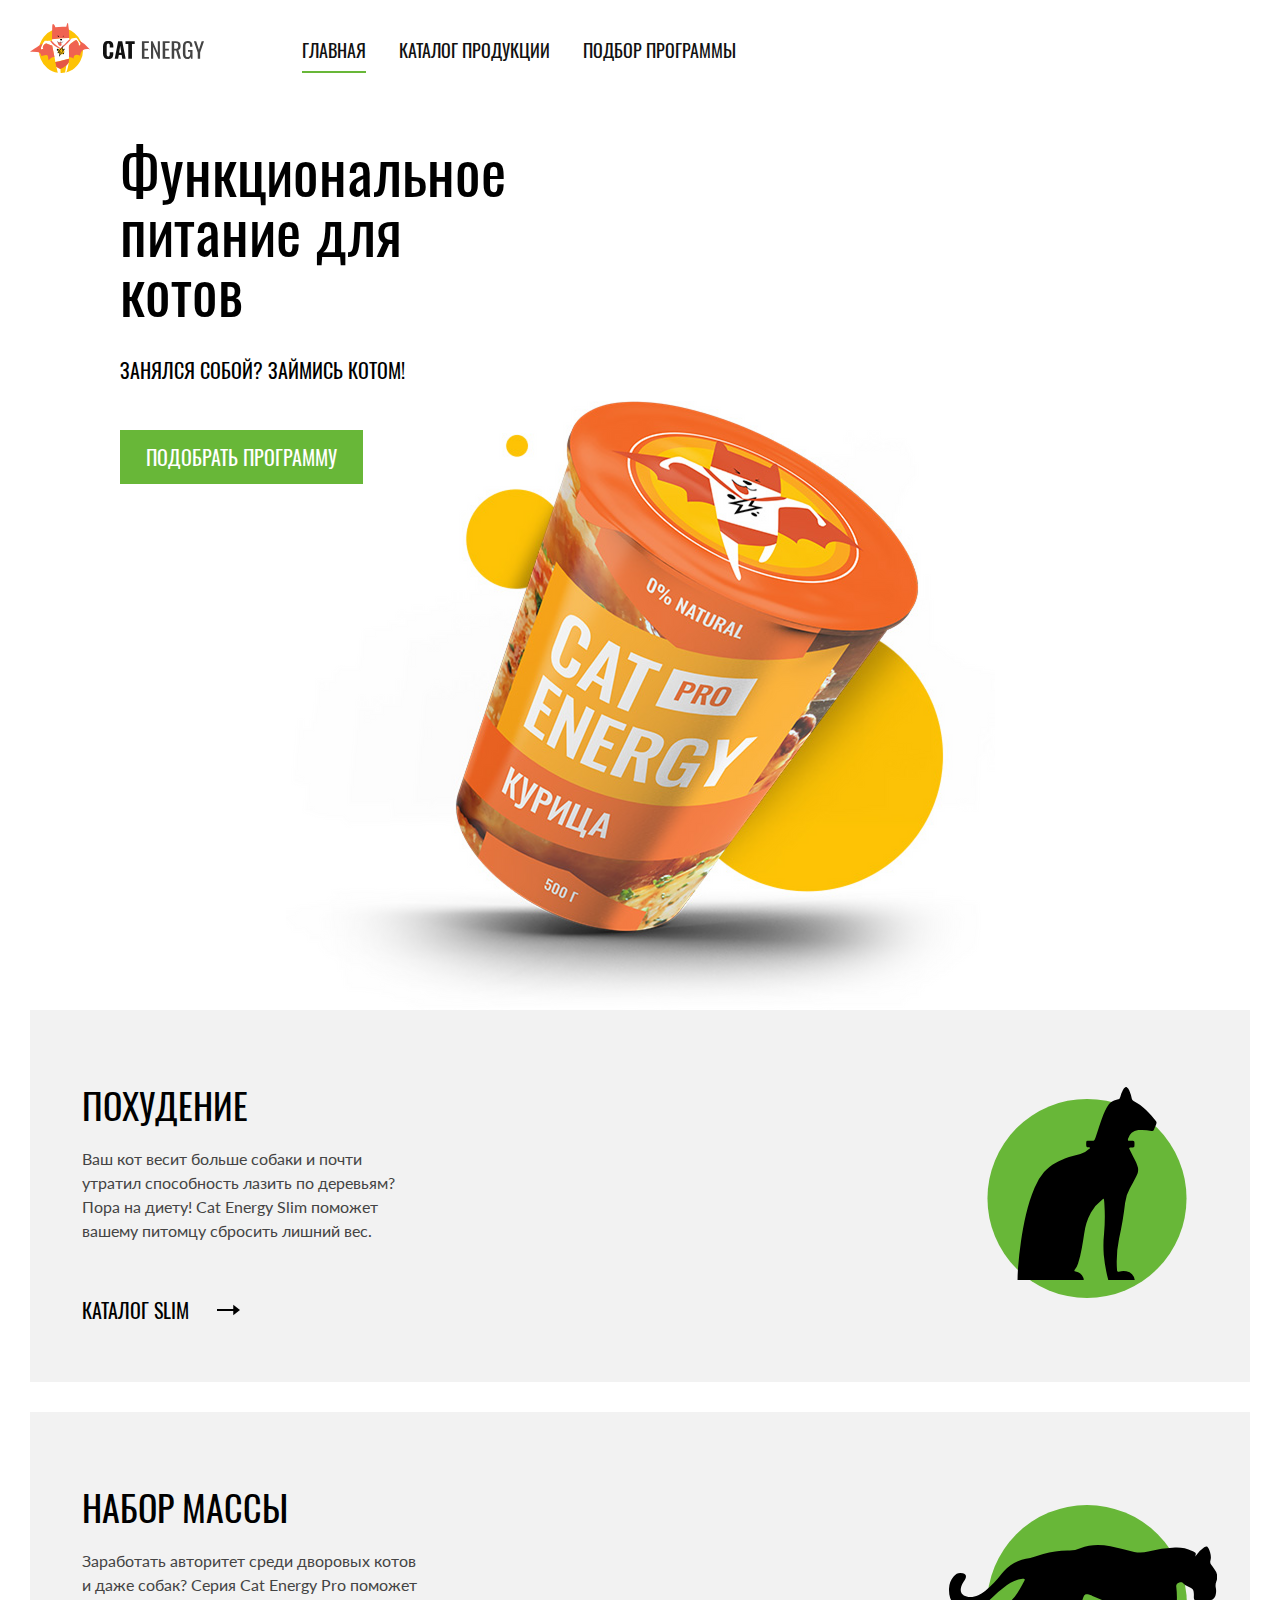
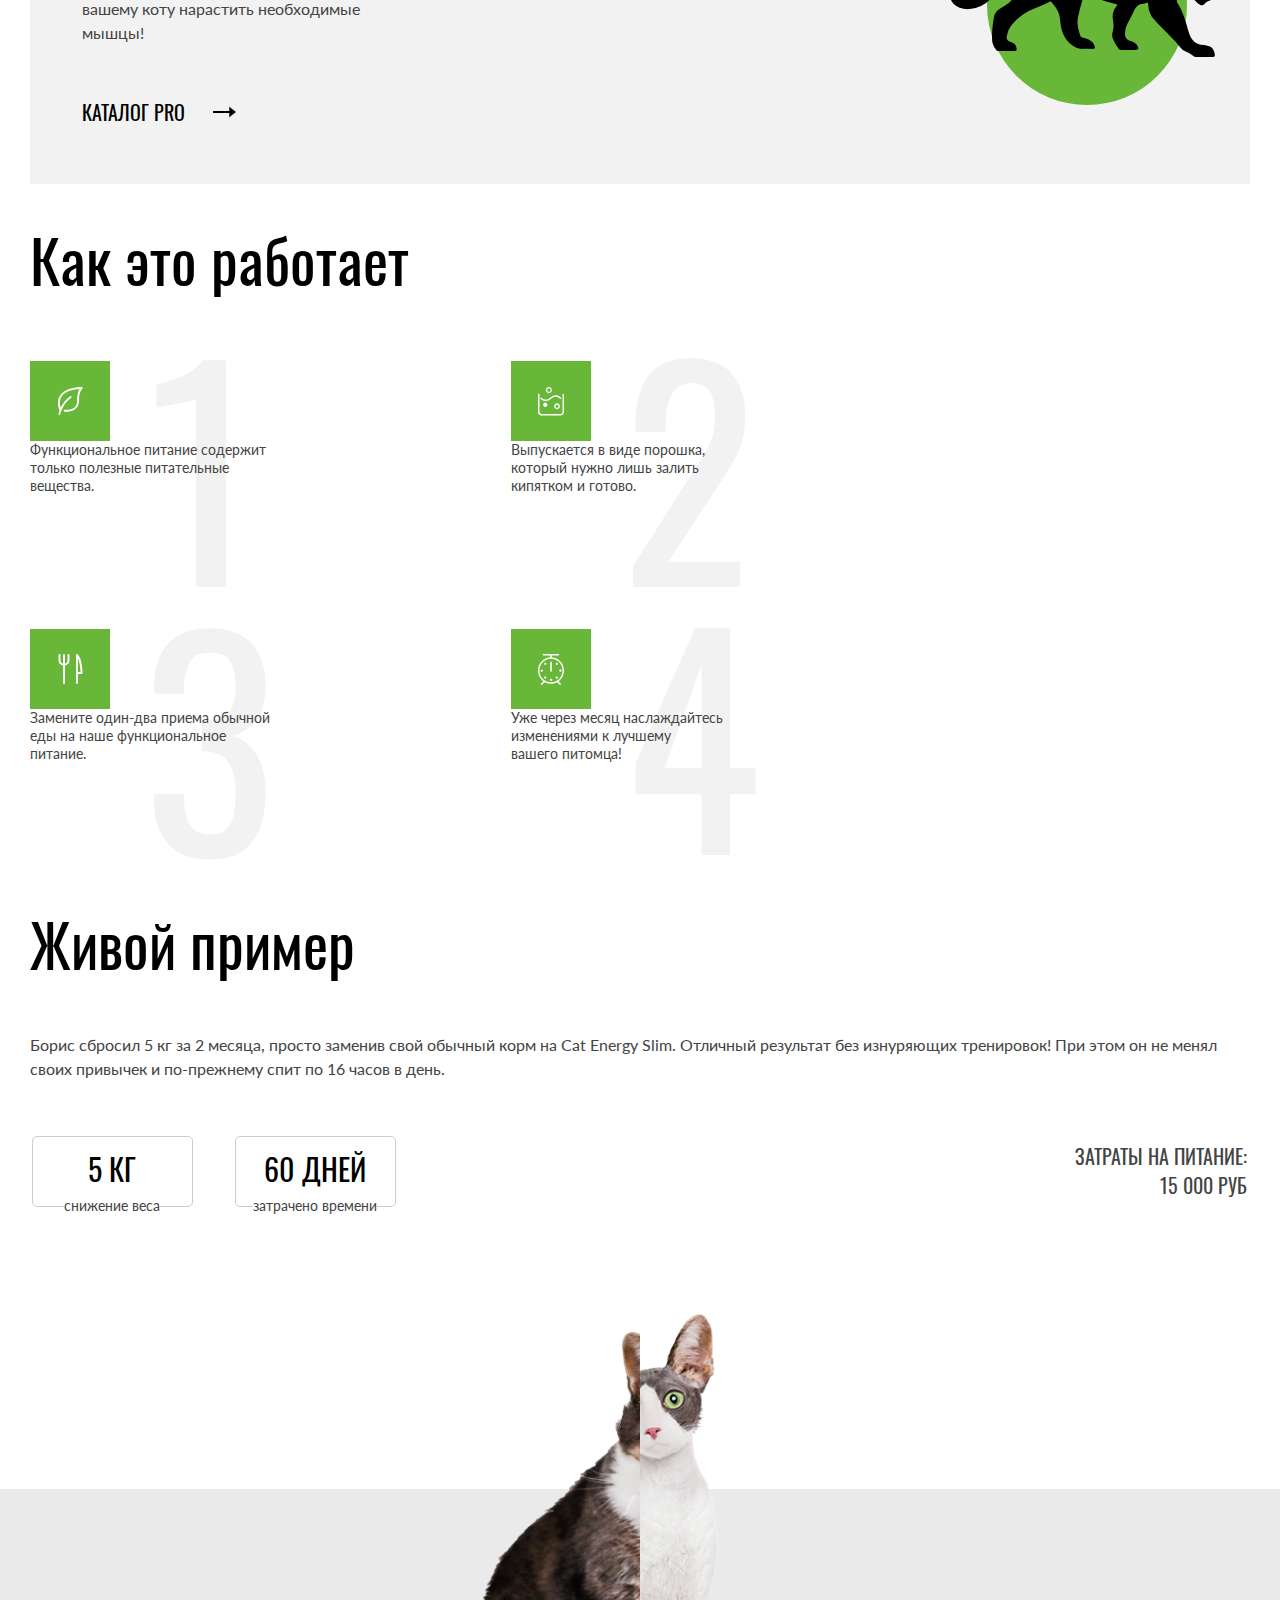
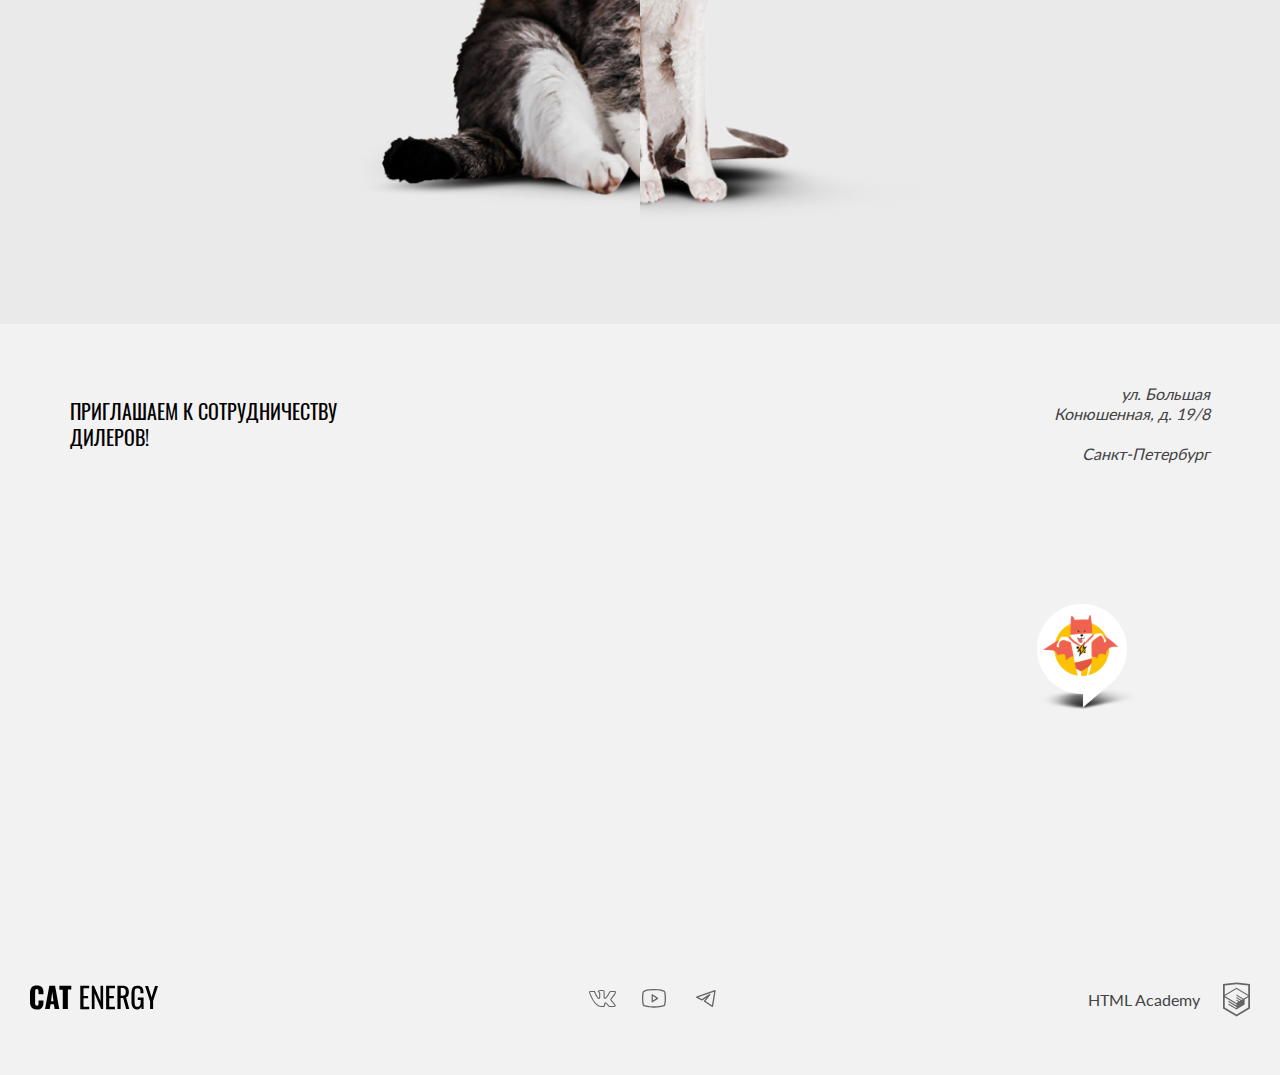
==== commit 816b652f: "Deploying to gh-pages from @ htmlacademy-adaptive/1694259-cat-energy-30@33a6f03d92b1bbd205297a32ee82" ====
--- a/index.html
+++ b/index.html
@@ -1 +1 @@
-<!DOCTYPE html><html class="page" lang="ru"><head><meta charset="UTF-8"><title>Cat Energy</title><meta name="viewport" content="width=device-width,initial-scale=1"><link rel="stylesheet" href="styles/styles.css"><link rel="icon" href="favicon.ico"><link rel="icon" href="favicons/icon.svg" type="image/svg+xml"><link rel="apple-touch-icon" href="favicons/apple.png"><link rel="manifest" href="manifest.webmanifest"><script src="scripts/index.js" defer="defer"></script></head><body class="page__body"><header class="main-header"><nav class="main-nav"><a class="main-nav__logo logo" href="index.html" aria-label="Переход на главную страницу"><picture class="logo__image"><source width="70" height="59" type="image/svg+xml" media="(min-width: 1440px)" srcset="images/logo.svg"><source width="60" height="50" type="image/svg+xml" media="(min-width: 768px)" srcset="images/logo-tablet.svg"><img src="images/logo-mobile.svg" alt="Логотип" width="33" height="38"></picture><img class="logo__text text-logo" src="images/logo-text.svg" alt="Cat Energy." width="118" height="21"> </a><button class="main-nav__toggle" type="button"><span class="visually-hidden">Открыть меню</span></button><div class="main-nav__wrapper"><ul class="main-nav__list"><li class="main-nav__item main-nav__item--active"><a href="#">Главная</a></li><li class="main-nav__item"><a href="catalog.html">Каталог продукции</a></li><li class="main-nav__item"><a href="form.html">Подбор программы</a></li></ul></div></nav></header><main class="main-index"><section class="product"><h1 class="product__title title title--l title--dif-color">Функциональное питание для котов</h1><p class="product__subtitle">Занялся собой? Займись котом!</p><button class="product__button button button--size-m" type="button">подобрать программу</button><picture class="product__image"><source width="552" height="499" type="image/png" media="(min-width: 1440px)" srcset="images/product-desktop@1x.png, images/product-desktop@2x.png 2x"><source width="709" height="609" type="image/png" media="(min-width: 768px)" srcset="images/product-tablet@1x.png, images/product-tablet@2x.png 2x"><img src="images/product-mobile@1x.png" srcset="images/product-mobile@2x.png 2x" alt="Кошачий корм бренда Cat Energy." width="280" height="270"></picture></section><section class="catalog-selection"><ul class="catalog-selection__list"><li class="catalog-selection__item program"><div class="program__icon-wrapper-1"></div><h3 class="program__title title title--m">Похудение</h3><p class="program__text text">Ваш кот весит больше собаки и почти утратил способность лазить по деревьям? Пора на диету! Cat Energy Slim поможет вашему питомцу сбросить лишний вес.</p><a class="program__link" href="#">Каталог slim</a></li><li class="catalog-selection__item program"><div class="program__icon-wrapper-2"></div><h3 class="program__title title title--m">Набор массы</h3><p class="program__text text">Заработать авторитет среди дворовых котов и даже собак? Серия Cat Energy Pro поможет вашему коту нарастить необходимые мышцы!</p><a class="program__link" href="#">Каталог PRO</a></li></ul></section><section class="benefits"><h2 class="benefits__title title title--xl">Как это работает</h2><ul class="benefits__list"><li class="benefits__item"><div class="benefits__icon-wrapper-1"></div><p class="text">Функциональное питание содержит только полезные питательные вещества.</p></li><li class="benefits__item"><div class="benefits__icon-wrapper-2"></div><p class="text">Выпускается в виде порошка, который нужно лишь залить кипятком и готово.</p></li><li class="benefits__item"><div class="benefits__icon-wrapper-3"></div><p class="text">Замените один-два приема обычной еды на наше функциональное питание.</p></li><li class="benefits__item"><div class="benefits__icon-wrapper-4"></div><p class="text">Уже через месяц наслаждайтесь изменениями к лучшему вашего питомца!</p></li></ul></section><section class="example"><h2 class="example__title title title--xl">Живой пример</h2><p class="example__subtitle text">Борис сбросил 5 кг за 2 месяца, просто заменив свой обычный корм на Cat Energy Slim. Отличный результат без изнуряющих тренировок! При этом он не менял своих привычек и по-прежнему спит по 16 часов в день.</p><div class="example__list-wrapper"><ul class="example__list"><li class="example__item"><span class="example__weight">5 КГ</span><p class="example__weight-text">снижение веса</p></li><li class="example__item"><span class="example__weight">60 ДНЕЙ</span><p class="example__weight-text">затрачено времени</p></li></ul></div><p class="example__expenses-text">Затраты на питание:</p><span class="example__amount-of-costs">15 000 РУБ.</span><div class="example__slider"><picture class="example__slider-image"><source width="280" height="512" type="image/png" media="(min-width: 768px)" srcset="images/example-slider-cat-1@1x.png, images/example-slider-cat-1@2x.png 2x"><img src="images/example-slider-cat-1-mobile@1x.png" srcset="images/example-slider-cat-1-mobile@2x.png 2x" alt="Толстый кот." width="140" height="256"></picture><picture class="example__slider-image"><source width="280" height="512" type="image/png" media="(min-width: 768px)" srcset="images/example-slider-cat-2@1x.png, images/example-slider-cat-2@2x.png 2x"><img src="images/example-slider-cat-2-mobile@1x.png" srcset="images/example-slider-cat-2-mobile@2x.png 2x" alt="Толстый кот." width="140" height="256"></picture></div></section></main><footer class="page-footer"><section class="location"><div class="location__adress-wrapper"><h3 class="location__adress-title title title--xs">приглашаем к сотрудничеству дилеров!</h3><address class="location__adress"><p class="location__adress-street">ул. Большая Конюшенная, д. 19/8</p><p class="location__adress-city">Санкт-Петербург</p></address><picture class="location__map-pin"><source width="113" height="106" type="image/png" media="(min-width: 768px)" srcset="images/location-pin@1x.png, images/location-pin@2x.png 2x"><img src="images/location-pin-mobile@1x.png" srcset="images/location-pin-mobile@2x.png 2x" alt="Отметка местоположения на карте." width="57" height="53"></picture></div></section><section class="footer"><img class="footer__logo text-logo" src="images/logo-text.svg" alt="Cat Energy." width="118" height="21"><ul class="footer__social-list"><li class="footer__social-item"><a class="footer__social-link" href="#" aria-label="Переход на группу Вконтакте."><svg class="footer__social-icon" xmlns="http://www.w3.org/2000/svg" width="28" height="22" viewBox="0 0 28 22" fill="none"><path d="M1 5.33876C1 4.48373 1.5151 4.02268 2.54531 3.95562L6.51515 3.98077C6.78158 3.98077 6.95921 4.10651 7.04802 4.35799C7.45655 5.61538 7.91392 6.70094 8.42014 7.61465C8.92637 8.52835 9.58801 9.58038 10.4051 10.7707C10.4761 10.9216 10.5916 10.997 10.7514 10.997C10.8758 10.997 10.9735 10.9384 11.0445 10.821L11.1244 10.5444L11.1511 6.19379C11.1511 5.89201 11.0756 5.69083 10.9246 5.59024C10.7736 5.48965 10.4939 5.4142 10.0853 5.36391C9.76563 5.31361 9.60577 5.12919 9.60577 4.81065C9.60577 4.74359 9.61465 4.69329 9.63241 4.65976C10.0054 3.57002 11.0711 3.02515 12.8296 3.02515L14.3216 3C14.9966 3 15.5561 3.15927 16.0001 3.47781C16.4442 3.79635 16.6662 4.29931 16.6662 4.98669V10.6953C16.7906 10.7791 16.906 10.821 17.0126 10.821C17.279 10.821 17.5099 10.6701 17.7053 10.3683C19.6592 7.78649 20.716 6.05966 20.8759 5.18787C20.8759 5.1711 20.8936 5.12919 20.9291 5.06213C21.0535 4.81065 21.2577 4.5927 21.5419 4.40828C21.8261 4.22387 22.0748 4.09813 22.288 4.03107C22.359 3.99753 22.4389 3.98077 22.5277 3.98077H26.6574L26.9239 4.00592C27.2791 4.00592 27.5544 4.16519 27.7498 4.48373C27.8209 4.58432 27.8697 4.69329 27.8964 4.81065C27.923 4.92801 27.9408 5.04536 27.9496 5.16272C27.9585 5.28008 27.963 5.34714 27.963 5.36391V5.53994C27.8386 6.22732 27.5233 6.9608 27.0171 7.74038C26.5109 8.51997 25.867 9.36243 25.0855 10.2678C24.304 11.1731 23.8155 11.7682 23.6201 12.0533C23.4603 12.2544 23.3803 12.4389 23.3803 12.6065C23.3803 12.7406 23.4514 12.8915 23.5935 13.0592L27.4834 17.6864C27.6965 17.9546 27.8031 18.248 27.8031 18.5666C27.8031 18.9522 27.6432 19.2707 27.3235 19.5222C27.0038 19.7737 26.6219 19.9162 26.1779 19.9497L25.7249 19.9749H21.6752C21.6574 19.9749 21.6219 19.979 21.5686 19.9874C21.5153 19.9958 21.4798 20 21.462 20C21.0712 20 20.7071 19.8407 20.3696 19.5222C20.2453 19.3881 19.4105 18.3989 17.8652 16.5547C17.7764 16.4374 17.652 16.3284 17.4922 16.2278C17.4211 16.4961 17.3279 16.8817 17.2124 17.3846C17.097 17.8876 17.0126 18.248 16.9593 18.466L16.8794 18.8935C16.7018 19.4803 16.3287 19.8323 15.7604 19.9497L15.3874 19.9749H12.7763C11.3021 19.9749 9.83224 19.3378 8.36686 18.0636C6.90148 16.7894 5.58264 15.1423 4.41034 13.122C3.23803 11.1018 2.14566 8.75049 1.13322 6.06805C1.04441 5.8501 1 5.607 1 5.33876ZM17.0126 11.8521C16.6396 11.8521 16.3021 11.7557 16.0001 11.5629C15.6982 11.3701 15.5472 11.106 15.5472 10.7707V4.98669C15.5472 4.65138 15.4584 4.41248 15.2808 4.26997C15.1032 4.12747 14.7923 4.05621 14.3483 4.05621L12.8296 4.10651C12.0658 4.10651 11.4886 4.23225 11.0978 4.48373C11.8793 4.8358 12.2701 5.40582 12.2701 6.19379V10.6198C12.2346 11.039 12.0569 11.3868 11.7372 11.6635C11.4175 11.9401 11.0623 12.0784 10.6715 12.0784C10.1386 12.0784 9.7301 11.8353 9.44591 11.3491C8.06046 9.37081 7.03025 7.4931 6.35529 5.71598L6.1155 5.06213L2.57195 5.03698C2.34104 5.03698 2.21227 5.04956 2.18562 5.0747C2.15898 5.09985 2.14566 5.1711 2.14566 5.28846C2.14566 5.43935 2.16342 5.59862 2.19895 5.76627L2.75845 7.17456C4.25048 10.8126 5.87127 13.6795 7.62085 15.7751C9.37042 17.8708 11.0889 18.9186 12.7763 18.9186H15.4406C15.5472 18.9186 15.6271 18.8893 15.6804 18.8306C15.7337 18.7719 15.7781 18.6588 15.8136 18.4911L15.8669 18.2396L16.3732 16.0266C16.5152 15.7249 16.6396 15.5237 16.7462 15.4231C16.9415 15.2387 17.1725 15.1465 17.4389 15.1465C17.8652 15.1465 18.3003 15.3895 18.7444 15.8757L21.0091 18.5917C21.1512 18.8097 21.3022 18.9186 21.462 18.9186H25.8581C26.391 18.9186 26.6574 18.7929 26.6574 18.5414C26.6574 18.4576 26.6308 18.3738 26.5775 18.2899L22.7142 13.7382C22.4123 13.3861 22.2613 13.0089 22.2613 12.6065C22.2613 12.2041 22.4034 11.8185 22.6876 11.4497C22.9185 11.1144 23.367 10.557 24.0331 9.77737C24.6992 8.99778 25.2809 8.26849 25.7782 7.5895C26.2756 6.9105 26.6042 6.29438 26.764 5.74112L26.8439 5.4142C26.8262 5.38067 26.8173 5.32618 26.8173 5.25074C26.8173 5.1753 26.8084 5.11243 26.7907 5.06213H22.6077C22.3412 5.16272 22.1281 5.31361 21.9682 5.51479L21.8084 5.9926C21.3643 7.14941 20.2009 8.93491 18.3181 11.3491C17.9451 11.6844 17.5099 11.8521 17.0126 11.8521Z" fill="#666666"/></svg></a></li><li class="footer__social-item"><a class="footer__social-link" href="#" aria-label="Переход на канал на YouTube."><svg class="footer__social-icon" xmlns="http://www.w3.org/2000/svg" width="28" height="22" viewBox="0 0 28 22" fill="none"><path d="M17.8509 10.7927L12.6145 7.30184C12.5159 7.23691 12.4016 7.19985 12.2837 7.19459C12.1657 7.18934 12.0486 7.21608 11.9446 7.27198C11.8406 7.32789 11.7537 7.41087 11.693 7.51215C11.6324 7.61343 11.6002 7.72924 11.6 7.84729V14.8291C11.6001 14.9481 11.6327 15.0648 11.6942 15.1667C11.7557 15.2686 11.8438 15.3518 11.9491 15.4073C12.0524 15.4631 12.1691 15.4895 12.2864 15.4837C12.4037 15.478 12.5172 15.4402 12.6145 15.3746L17.8509 11.8837C17.9409 11.8239 18.0148 11.7429 18.0658 11.6477C18.1169 11.5526 18.1436 11.4462 18.1436 11.3382C18.1436 11.2302 18.1169 11.1239 18.0658 11.0287C18.0148 10.9335 17.9409 10.8525 17.8509 10.7927ZM12.9091 13.6073V9.06911L16.3127 11.3382L12.9091 13.6073ZM25.3891 5.04366C25.2942 4.67547 25.1131 4.33511 24.8609 4.05061C24.6086 3.76611 24.2924 3.54561 23.9382 3.40729C20.2182 1.9782 14.2509 2.00002 14 2.00002C13.7491 2.00002 7.78182 1.9782 4.06182 3.40729C3.70764 3.54561 3.3914 3.76611 3.13914 4.05061C2.88689 4.33511 2.70584 4.67547 2.61091 5.04366C2.32727 6.11275 2 8.07638 2 11.3382C2 14.6 2.32727 16.5637 2.61091 17.6327C2.70584 18.0009 2.88689 18.3413 3.13914 18.6258C3.3914 18.9103 3.70764 19.1308 4.06182 19.2691C7.78182 20.6982 13.7491 20.6764 14 20.6764H14.0764C14.8291 20.6764 20.3927 20.6327 23.9382 19.2691C24.2924 19.1308 24.6086 18.9103 24.8609 18.6258C25.1131 18.3413 25.2942 18.0009 25.3891 17.6327C25.6727 16.5637 26 14.6 26 11.3382C26 8.07638 25.6727 6.11275 25.3891 5.04366ZM24.1236 17.3055C24.0807 17.472 23.999 17.6259 23.8853 17.7548C23.7715 17.8838 23.6289 17.984 23.4691 18.0473C19.9782 19.3891 14.0655 19.3673 14 19.3673C13.9345 19.3673 8.02182 19.3891 4.53091 18.0473C4.37107 17.984 4.22846 17.8838 4.11471 17.7548C4.00096 17.6259 3.91929 17.472 3.87636 17.3055C3.61455 16.3018 3.30909 14.4582 3.30909 11.3382C3.30909 8.2182 3.61455 6.37457 3.87636 5.37093C3.91929 5.20445 4.00096 5.05047 4.11471 4.92156C4.22846 4.79264 4.37107 4.69243 4.53091 4.62911C8.02182 3.28729 13.9345 3.30911 14 3.30911C14.0655 3.30911 19.9782 3.28729 23.4691 4.62911C23.6289 4.69243 23.7715 4.79264 23.8853 4.92156C23.999 5.05047 24.0807 5.20445 24.1236 5.37093C24.3855 6.37457 24.6909 8.2182 24.6909 11.3382C24.6909 14.4582 24.3855 16.3018 24.1236 17.3055Z" fill="#666666"/></svg></a></li><li class="footer__social-item"><a class="footer__social-link" href="#" aria-label="Ссылка на канал в Телеграмме."><svg class="footer__social-icon" xmlns="http://www.w3.org/2000/svg" width="28" height="22" viewBox="0 0 28 22" fill="none"><path fill-rule="evenodd" clip-rule="evenodd" d="M23.4608 3.15291C23.6393 3.30222 23.7255 3.5349 23.6872 3.76448L21.0611 19.5214C21.0244 19.7411 20.8789 19.9273 20.6745 20.0159C20.47 20.1045 20.2346 20.0833 20.0493 19.9597L12.1708 14.7074C12.0177 14.6054 11.9145 14.4437 11.8862 14.2619C11.858 14.08 11.9074 13.8947 12.0223 13.751L14.633 10.4877L10.273 13.3944C10.077 13.525 9.82597 13.5407 9.61524 13.4353L4.36293 10.8092C4.12769 10.6915 3.98535 10.4449 4.0012 10.1824C4.01705 9.91983 4.18804 9.6921 4.43573 9.60364L22.8188 3.03826C23.038 2.95998 23.2822 3.00359 23.4608 3.15291ZM6.32626 10.3228L9.86168 12.0905L17.4231 7.0495C17.6925 6.86994 18.0525 6.91349 18.2712 7.1521C18.49 7.3907 18.5022 7.75314 18.3 8.00591L13.495 14.0121L19.9328 18.3039L22.2083 4.65058L6.32626 10.3228Z" fill="#666666"/></svg></a></li></ul><a class="footer__academy-logo-link" href="#"><h3 class="footer__academy-text">HTML Academy</h3><svg class="footer__academy-logo-image" xmlns="http://www.w3.org/2000/svg" width="27" height="35" viewBox="0 0 27 35" fill="none"><g clip-path="url(#clip0_101818_1015)"><path d="M13.6426 0.515754L13.5 0.5L0 1.90733V26.5129L13.5 34.5L27 26.5129V1.90733L13.6426 0.515754ZM25.2344 25.5151L13.5 32.4573L1.76561 25.5151V15.4293L13.4507 22.3451L13.4701 23.5984L5.45351 18.8548L5.44295 20.0801L13.4894 24.8885L13.5088 26.175L5.46408 21.4174L5.45351 22.6427L13.5 27.4511L21.6239 22.6182V21.3929V17.409L25.2432 15.2595L25.2344 25.5151ZM25.2344 13.9519L22.0147 15.8319L20.5325 16.7071L13.4666 12.5201L13.456 13.7454L19.4957 17.318L19.4429 17.3495L19.3126 17.4247L18.4536 17.9166L13.4666 14.9689L13.456 16.1942L17.3921 18.5222L16.4591 19.1314L16.438 19.1436L13.4666 17.402L13.456 18.6273L15.4029 19.7615L13.4155 20.9483L1.7973 14.0762L13.4349 7.11831L25.2344 13.9519ZM25.2344 12.7266L13.4401 5.81075L1.76561 12.7196V3.4897L13.5 2.26442L25.2344 3.4897V12.7266Z" fill="#666666"/></g><defs><clippath id="academy-logo-path"><rect width="27" height="34" fill="white"/></clippath></defs></svg></a></section></footer></body></html>+<!DOCTYPE html><html class="page" lang="ru"><head><meta charset="UTF-8"><title>Cat Energy</title><meta name="viewport" content="width=device-width,initial-scale=1"><link rel="stylesheet" href="styles/styles.css"><link rel="icon" href="favicon.ico"><link rel="icon" href="favicons/icon.svg" type="image/svg+xml"><link rel="apple-touch-icon" href="favicons/apple.png"><link rel="manifest" href="manifest.webmanifest"><script src="scripts/index.js" defer="defer"></script></head><body class="page__body"><header class="main-header"><div class="wrapper"><nav class="main-nav main-nav--closed main-nav--nojs"><a class="main-nav__logo logo" href="index.html" aria-label="Переход на главную страницу"><picture class="logo__image"><source width="70" height="59" type="image/svg+xml" media="(min-width: 1440px)" srcset="images/logo-desktop.svg"><source width="60" height="50" type="image/svg+xml" media="(min-width: 768px)" srcset="images/logo-tablet.svg"><img src="images/logo-mobile.svg" alt="Логотип" width="33" height="38"></picture><img class="logo__text" src="images/logo-text.svg" alt="Cat Energy." width="101" height="18"> </a><button class="main-nav__toggle" type="button"><span class="visually-hidden">Открыть меню</span></button><div class="main-nav__wrapper"><ul class="main-nav__list"><li class="main-nav__item main-nav__item--active main-nav__item--active-index-desktop"><a class="main-nav__link" href="#">Главная</a></li><li class="main-nav__item"><a class="main-nav__link" href="catalog.html">Каталог продукции</a></li><li class="main-nav__item main-nav__item--last-item"><a class="main-nav__link" href="form.html">Подбор программы</a></li></ul></div></nav></div></header><main class="main-index"><section class="product"><div class="product__wrapper wrapper"><h1 class="product__title title title--l title--dif-color">Функциональное питание для котов</h1><p class="product__subtitle">Занялся собой? Займись котом!</p><a class="product__button button button--size-m" href="form.html">подобрать программу</a></div></section><section class="catalog-selection"><div class="wrapper"><ul class="catalog-selection__list"><li class="catalog-selection__item program"><div class="program__icon-wrapper-1"></div><h3 class="program__title title title--m">Похудение</h3><p class="program__text text">Ваш кот весит больше собаки и почти утратил способность лазить по деревьям? Пора на диету! Cat Energy Slim поможет вашему питомцу сбросить лишний вес.</p><a class="program__link" href="#">Каталог slim</a></li><li class="catalog-selection__item program"><div class="program__icon-wrapper-2"></div><h3 class="program__title title title--m">Набор массы</h3><p class="program__text text">Заработать авторитет среди дворовых котов и даже собак? Серия Cat Energy Pro поможет вашему коту нарастить необходимые мышцы!</p><a class="program__link" href="#">Каталог PRO</a></li></ul></div></section><section class="benefits"><div class="wrapper"><h2 class="benefits__title title title--l">Как это работает</h2><ul class="benefits__list"><li class="benefits__item benefits__item--leaf benefits__num-1"><p class="benefits__text text">Функциональное питание содержит только полезные питательные вещества.</p></li><li class="benefits__item benefits__item--powder benefits__num-2"><p class="benefits__text text">Выпускается в виде порошка, который нужно лишь залить кипятком и готово.</p></li><li class="benefits__item benefits__item--cutlery benefits__num-3"><p class="benefits__text text">Замените один-два приема обычной еды на наше функциональное питание.</p></li><li class="benefits__item benefits__item--alarm benefits__num-4"><p class="benefits__text text">Уже через месяц наслаждайтесь изменениями к лучшему вашего&nbsp;питомца!</p></li></ul></div></section><section class="example"><div class="example__wrapper wrapper"><h2 class="example__title title title--l">Живой пример</h2><p class="example__subtitle text">Борис сбросил 5 кг за 2 месяца, просто заменив свой обычный корм на Cat Energy Slim. Отличный результат без&nbsp;изнуряющих тренировок! При этом он не менял своих привычек и по-прежнему спит по 16 часов в день.</p><div class="example__list-wrapper"><ul class="example__list"><li class="example__item"><span class="example__weight">5 КГ</span><p class="example__weight-text">снижение веса</p></li><li class="example__item"><span class="example__weight">60 ДНЕЙ</span><p class="example__weight-text">затрачено времени</p></li></ul></div><p class="example__expenses-text">Затраты на питание: 15 000 РУБ</p><div class="example__slider"><picture class="example__slider-image"><source width="280" height="512" type="image/png" media="(min-width: 768px)" srcset="images/example-slider-cat-1@1x.png, images/example-slider-cat-1@2x.png 2x"><img src="images/example-slider-cat-1-mobile@1x.png" srcset="images/example-slider-cat-1-mobile@2x.png 2x" alt="Толстый кот." width="140" height="256"></picture><picture class="example__slider-image"><source width="280" height="512" type="image/png" media="(min-width: 768px)" srcset="images/example-slider-cat-2@1x.png, images/example-slider-cat-2@2x.png 2x"><img src="images/example-slider-cat-2-mobile@1x.png" srcset="images/example-slider-cat-2-mobile@2x.png 2x" alt="Толстый кот." width="140" height="256"></picture></div></div></section></main><footer class="page-footer"><section class="location"><div class="location__wrapper wrapper"><div class="location__adress-wrapper"><h3 class="location__adress-title title title--xs">приглашаем к&nbsp;сотрудничеству дилеров!</h3><address class="location__adress"><p class="location__adress-street">ул. Большая Конюшенная, д. 19/8</p><p class="location__adress-city">Санкт-Петербург</p></address></div><picture class="location__map-pin"><source width="113" height="106" type="image/png" media="(min-width: 768px)" srcset="images/location-pin@1x.png, images/location-pin@2x.png 2x"><img src="images/location-pin-mobile@1x.png" srcset="images/location-pin-mobile@2x.png 2x" alt="Отметка местоположения на карте." width="57" height="53"></picture></div><iframe class="location__map" src="https://www.google.com/maps/embed?pb=!1m14!1m8!1m3!1d1142.0497260649474!2d30.316897095226842!3d59.9679623343757!3m2!1i1024!2i768!4f13.1!3m3!1m2!1s0x4696310fca5afc31%3A0x5f2ac55f567b2400!2sHTML%20Academy!5e0!3m2!1sru!2sru!4v1706200904636!5m2!1sru!2sru" loading="lazy" referrerpolicy="no-referrer-when-downgrade"></iframe></section><section class="footer"><div class="footer__wrapper wrapper"><a class="footer__logo-link" href="index.html" aria-label="Переход на главную страницу"><svg class="footer__logo" xmlns="http://www.w3.org/2000/svg" width="128" height="25" viewBox="0 0 128 25"><path d="M1.6236 22.4574C0.489608 20.7815 -0.0733133 18.7722 0.0213584 16.7383V8.2617C-0.115966 6.20593 0.411707 4.16097 1.52346 2.44043C2.62499 1.11277 4.32737 0.5 6.83086 0.5C9.33436 0.5 10.9366 1.11277 11.938 2.23617C13.0252 3.65904 13.56 5.4407 13.4401 7.24043V9.28298H8.53324V6.93404C8.57287 6.23932 8.47057 5.54378 8.23282 4.89149C8.10574 4.62819 7.90433 4.40969 7.65449 4.26409C7.40465 4.11849 7.11781 4.05245 6.83086 4.07447C6.12989 4.07447 5.62919 4.27872 5.42891 4.78936C5.20237 5.515 5.10073 6.27516 5.12849 7.03617V17.9638C5.0756 18.7022 5.21373 19.4417 5.52905 20.1085C5.72933 20.6192 6.23003 20.8234 6.931 20.8234C7.63198 20.8234 8.03254 20.6192 8.23282 20.1085C8.4605 19.4183 8.56232 18.6914 8.53324 17.9638V15.5128H13.4401V17.5553C13.5419 19.3844 13.0103 21.1918 11.938 22.6617C10.9366 23.8872 9.23422 24.5 6.83086 24.5C4.42751 24.3979 2.62499 23.7851 1.6236 22.4574Z"/><path d="M19.3483 0.806152H25.0563L29.2622 24.0913H24.6557L23.8546 19.1891H20.55L19.7489 24.0913H15.0423L19.3483 0.806152ZM23.454 16.1253L22.2524 7.03594L21.0507 16.1253H23.454Z"/><path d="M32.7671 4.687H29.3623V0.806152H41.2789V4.58488H37.8742V24.0913H32.7671V4.687Z"/><path d="M50.3916 0.806152H59.2039V3.25722H53.496V10.9168H58.1024V13.2657H53.496V21.8444H59.2039V24.1934H50.2915V0.806152H50.3916Z"/><path d="M61.8076 0.806152H64.0107L70.5198 16.2274V0.806152H73.1234V24.0913H71.1206L64.5114 8.15934V24.0913H61.8076V0.806152Z"/><path d="M76.1276 0.806152H84.9399V3.25722H79.2319V10.9168H83.8383V13.2657H79.2319V21.8444H84.9399V24.1934H76.1276V0.806152Z"/><path d="M87.5435 0.806052H92.1499C93.962 0.678395 95.7628 1.18255 97.2571 2.23584C98.3586 3.15499 98.8593 4.78903 98.8593 6.93371C98.8593 9.89541 97.958 11.7337 96.0554 12.3465L99.2598 23.989H96.1555L93.1513 13.0614H90.6478V23.989H87.4434V0.806052H87.5435ZM91.9496 10.8146C92.982 10.9013 94.011 10.6118 94.8537 9.99754C95.4545 9.4869 95.755 8.46563 95.755 6.93371C95.7827 6.17271 95.6811 5.41254 95.4545 4.6869C95.2291 4.16621 94.8421 3.73557 94.353 3.46137C93.6633 3.14084 92.9061 3.00045 92.1499 3.05286H90.748V10.7124H91.9496V10.8146Z"/><path d="M102.865 22.3554C101.824 20.5697 101.335 18.5053 101.463 16.432V8.67025C101.438 7.19026 101.607 5.71349 101.964 4.27876C102.299 3.20664 102.967 2.27469 103.866 1.62344C104.984 0.948453 106.274 0.628462 107.571 0.704291C109.674 0.704291 111.177 1.21493 112.078 2.33833C113.115 3.82172 113.61 5.62795 113.48 7.44472V8.26174H110.476V7.54684C110.48 6.69152 110.413 5.83736 110.275 4.99365C110.191 4.46049 109.903 3.98313 109.474 3.66599C108.911 3.28921 108.243 3.10993 107.571 3.15535C106.853 3.10843 106.143 3.32587 105.569 3.76812C105.333 3.97055 105.141 4.21989 105.003 4.50086C104.865 4.78184 104.785 5.08853 104.768 5.40216C104.636 6.31517 104.569 7.23673 104.567 8.15961V16.8405C104.493 18.163 104.698 19.4863 105.168 20.7213C105.569 21.5383 106.37 21.8447 107.571 21.8447C108.046 21.905 108.527 21.8208 108.955 21.6028C109.383 21.3847 109.737 21.0425 109.975 20.6192C110.504 19.3277 110.743 17.932 110.676 16.5341V14.9H107.772V12.5511H113.58V24.0915H111.577L111.277 21.4362C111.014 22.3261 110.467 23.101 109.724 23.6376C108.98 24.1742 108.081 24.4419 107.171 24.3979C106.343 24.4475 105.517 24.2869 104.765 23.9304C104.014 23.5739 103.361 23.0327 102.865 22.3554Z"/><path d="M119.989 15.921L115.082 0.908203H118.086L121.591 12.1422L124.996 0.908203H128L123.093 15.921V24.0912H120.089V15.921H119.989Z"/></svg></a><ul class="footer__social-list"><li class="footer__social-item"><a class="footer__social-link" href="https://vk.com/htmlacademy" aria-label="Переход на группу Вконтакте."><svg class="footer__social-icon" xmlns="http://www.w3.org/2000/svg" width="28" height="22" viewBox="0 0 28 22" fill="#666666"><path d="M1 5.33876C1 4.48373 1.5151 4.02268 2.54531 3.95562L6.51515 3.98077C6.78158 3.98077 6.95921 4.10651 7.04802 4.35799C7.45655 5.61538 7.91392 6.70094 8.42014 7.61465C8.92637 8.52835 9.58801 9.58038 10.4051 10.7707C10.4761 10.9216 10.5916 10.997 10.7514 10.997C10.8758 10.997 10.9735 10.9384 11.0445 10.821L11.1244 10.5444L11.1511 6.19379C11.1511 5.89201 11.0756 5.69083 10.9246 5.59024C10.7736 5.48965 10.4939 5.4142 10.0853 5.36391C9.76563 5.31361 9.60577 5.12919 9.60577 4.81065C9.60577 4.74359 9.61465 4.69329 9.63241 4.65976C10.0054 3.57002 11.0711 3.02515 12.8296 3.02515L14.3216 3C14.9966 3 15.5561 3.15927 16.0001 3.47781C16.4442 3.79635 16.6662 4.29931 16.6662 4.98669V10.6953C16.7906 10.7791 16.906 10.821 17.0126 10.821C17.279 10.821 17.5099 10.6701 17.7053 10.3683C19.6592 7.78649 20.716 6.05966 20.8759 5.18787C20.8759 5.1711 20.8936 5.12919 20.9291 5.06213C21.0535 4.81065 21.2577 4.5927 21.5419 4.40828C21.8261 4.22387 22.0748 4.09813 22.288 4.03107C22.359 3.99753 22.4389 3.98077 22.5277 3.98077H26.6574L26.9239 4.00592C27.2791 4.00592 27.5544 4.16519 27.7498 4.48373C27.8209 4.58432 27.8697 4.69329 27.8964 4.81065C27.923 4.92801 27.9408 5.04536 27.9496 5.16272C27.9585 5.28008 27.963 5.34714 27.963 5.36391V5.53994C27.8386 6.22732 27.5233 6.9608 27.0171 7.74038C26.5109 8.51997 25.867 9.36243 25.0855 10.2678C24.304 11.1731 23.8155 11.7682 23.6201 12.0533C23.4603 12.2544 23.3803 12.4389 23.3803 12.6065C23.3803 12.7406 23.4514 12.8915 23.5935 13.0592L27.4834 17.6864C27.6965 17.9546 27.8031 18.248 27.8031 18.5666C27.8031 18.9522 27.6432 19.2707 27.3235 19.5222C27.0038 19.7737 26.6219 19.9162 26.1779 19.9497L25.7249 19.9749H21.6752C21.6574 19.9749 21.6219 19.979 21.5686 19.9874C21.5153 19.9958 21.4798 20 21.462 20C21.0712 20 20.7071 19.8407 20.3696 19.5222C20.2453 19.3881 19.4105 18.3989 17.8652 16.5547C17.7764 16.4374 17.652 16.3284 17.4922 16.2278C17.4211 16.4961 17.3279 16.8817 17.2124 17.3846C17.097 17.8876 17.0126 18.248 16.9593 18.466L16.8794 18.8935C16.7018 19.4803 16.3287 19.8323 15.7604 19.9497L15.3874 19.9749H12.7763C11.3021 19.9749 9.83224 19.3378 8.36686 18.0636C6.90148 16.7894 5.58264 15.1423 4.41034 13.122C3.23803 11.1018 2.14566 8.75049 1.13322 6.06805C1.04441 5.8501 1 5.607 1 5.33876ZM17.0126 11.8521C16.6396 11.8521 16.3021 11.7557 16.0001 11.5629C15.6982 11.3701 15.5472 11.106 15.5472 10.7707V4.98669C15.5472 4.65138 15.4584 4.41248 15.2808 4.26997C15.1032 4.12747 14.7923 4.05621 14.3483 4.05621L12.8296 4.10651C12.0658 4.10651 11.4886 4.23225 11.0978 4.48373C11.8793 4.8358 12.2701 5.40582 12.2701 6.19379V10.6198C12.2346 11.039 12.0569 11.3868 11.7372 11.6635C11.4175 11.9401 11.0623 12.0784 10.6715 12.0784C10.1386 12.0784 9.7301 11.8353 9.44591 11.3491C8.06046 9.37081 7.03025 7.4931 6.35529 5.71598L6.1155 5.06213L2.57195 5.03698C2.34104 5.03698 2.21227 5.04956 2.18562 5.0747C2.15898 5.09985 2.14566 5.1711 2.14566 5.28846C2.14566 5.43935 2.16342 5.59862 2.19895 5.76627L2.75845 7.17456C4.25048 10.8126 5.87127 13.6795 7.62085 15.7751C9.37042 17.8708 11.0889 18.9186 12.7763 18.9186H15.4406C15.5472 18.9186 15.6271 18.8893 15.6804 18.8306C15.7337 18.7719 15.7781 18.6588 15.8136 18.4911L15.8669 18.2396L16.3732 16.0266C16.5152 15.7249 16.6396 15.5237 16.7462 15.4231C16.9415 15.2387 17.1725 15.1465 17.4389 15.1465C17.8652 15.1465 18.3003 15.3895 18.7444 15.8757L21.0091 18.5917C21.1512 18.8097 21.3022 18.9186 21.462 18.9186H25.8581C26.391 18.9186 26.6574 18.7929 26.6574 18.5414C26.6574 18.4576 26.6308 18.3738 26.5775 18.2899L22.7142 13.7382C22.4123 13.3861 22.2613 13.0089 22.2613 12.6065C22.2613 12.2041 22.4034 11.8185 22.6876 11.4497C22.9185 11.1144 23.367 10.557 24.0331 9.77737C24.6992 8.99778 25.2809 8.26849 25.7782 7.5895C26.2756 6.9105 26.6042 6.29438 26.764 5.74112L26.8439 5.4142C26.8262 5.38067 26.8173 5.32618 26.8173 5.25074C26.8173 5.1753 26.8084 5.11243 26.7907 5.06213H22.6077C22.3412 5.16272 22.1281 5.31361 21.9682 5.51479L21.8084 5.9926C21.3643 7.14941 20.2009 8.93491 18.3181 11.3491C17.9451 11.6844 17.5099 11.8521 17.0126 11.8521Z"/></svg></a></li><li class="footer__social-item"><a class="footer__social-link" href="https://www.youtube.com/user/htmlacademyru" aria-label="Переход на канал на YouTube."><svg class="footer__social-icon" xmlns="http://www.w3.org/2000/svg" width="28" height="22" viewBox="0 0 28 22" fill="#666666"><path d="M17.8509 10.7927L12.6145 7.30184C12.5159 7.23691 12.4016 7.19985 12.2837 7.19459C12.1657 7.18934 12.0486 7.21608 11.9446 7.27198C11.8406 7.32789 11.7537 7.41087 11.693 7.51215C11.6324 7.61343 11.6002 7.72924 11.6 7.84729V14.8291C11.6001 14.9481 11.6327 15.0648 11.6942 15.1667C11.7557 15.2686 11.8438 15.3518 11.9491 15.4073C12.0524 15.4631 12.1691 15.4895 12.2864 15.4837C12.4037 15.478 12.5172 15.4402 12.6145 15.3746L17.8509 11.8837C17.9409 11.8239 18.0148 11.7429 18.0658 11.6477C18.1169 11.5526 18.1436 11.4462 18.1436 11.3382C18.1436 11.2302 18.1169 11.1239 18.0658 11.0287C18.0148 10.9335 17.9409 10.8525 17.8509 10.7927ZM12.9091 13.6073V9.06911L16.3127 11.3382L12.9091 13.6073ZM25.3891 5.04366C25.2942 4.67547 25.1131 4.33511 24.8609 4.05061C24.6086 3.76611 24.2924 3.54561 23.9382 3.40729C20.2182 1.9782 14.2509 2.00002 14 2.00002C13.7491 2.00002 7.78182 1.9782 4.06182 3.40729C3.70764 3.54561 3.3914 3.76611 3.13914 4.05061C2.88689 4.33511 2.70584 4.67547 2.61091 5.04366C2.32727 6.11275 2 8.07638 2 11.3382C2 14.6 2.32727 16.5637 2.61091 17.6327C2.70584 18.0009 2.88689 18.3413 3.13914 18.6258C3.3914 18.9103 3.70764 19.1308 4.06182 19.2691C7.78182 20.6982 13.7491 20.6764 14 20.6764H14.0764C14.8291 20.6764 20.3927 20.6327 23.9382 19.2691C24.2924 19.1308 24.6086 18.9103 24.8609 18.6258C25.1131 18.3413 25.2942 18.0009 25.3891 17.6327C25.6727 16.5637 26 14.6 26 11.3382C26 8.07638 25.6727 6.11275 25.3891 5.04366ZM24.1236 17.3055C24.0807 17.472 23.999 17.6259 23.8853 17.7548C23.7715 17.8838 23.6289 17.984 23.4691 18.0473C19.9782 19.3891 14.0655 19.3673 14 19.3673C13.9345 19.3673 8.02182 19.3891 4.53091 18.0473C4.37107 17.984 4.22846 17.8838 4.11471 17.7548C4.00096 17.6259 3.91929 17.472 3.87636 17.3055C3.61455 16.3018 3.30909 14.4582 3.30909 11.3382C3.30909 8.2182 3.61455 6.37457 3.87636 5.37093C3.91929 5.20445 4.00096 5.05047 4.11471 4.92156C4.22846 4.79264 4.37107 4.69243 4.53091 4.62911C8.02182 3.28729 13.9345 3.30911 14 3.30911C14.0655 3.30911 19.9782 3.28729 23.4691 4.62911C23.6289 4.69243 23.7715 4.79264 23.8853 4.92156C23.999 5.05047 24.0807 5.20445 24.1236 5.37093C24.3855 6.37457 24.6909 8.2182 24.6909 11.3382C24.6909 14.4582 24.3855 16.3018 24.1236 17.3055Z"/></svg></a></li><li class="footer__social-item"><a class="footer__social-link" href="https://htmlacademy.t.me/" aria-label="Ссылка на канал в Телеграмме."><svg class="footer__social-icon" xmlns="http://www.w3.org/2000/svg" width="28" height="22" viewBox="0 0 28 22" fill="#666666"><path fill-rule="evenodd" clip-rule="evenodd" d="M23.4608 3.15291C23.6393 3.30222 23.7255 3.5349 23.6872 3.76448L21.0611 19.5214C21.0244 19.7411 20.8789 19.9273 20.6745 20.0159C20.47 20.1045 20.2346 20.0833 20.0493 19.9597L12.1708 14.7074C12.0177 14.6054 11.9145 14.4437 11.8862 14.2619C11.858 14.08 11.9074 13.8947 12.0223 13.751L14.633 10.4877L10.273 13.3944C10.077 13.525 9.82597 13.5407 9.61524 13.4353L4.36293 10.8092C4.12769 10.6915 3.98535 10.4449 4.0012 10.1824C4.01705 9.91983 4.18804 9.6921 4.43573 9.60364L22.8188 3.03826C23.038 2.95998 23.2822 3.00359 23.4608 3.15291ZM6.32626 10.3228L9.86168 12.0905L17.4231 7.0495C17.6925 6.86994 18.0525 6.91349 18.2712 7.1521C18.49 7.3907 18.5022 7.75314 18.3 8.00591L13.495 14.0121L19.9328 18.3039L22.2083 4.65058L6.32626 10.3228Z"/></svg></a></li></ul><a class="footer__academy-logo-link" href="https://htmlacademy.ru/intensive/adaptive"><h3 class="footer__academy-text">HTML Academy</h3><svg class="footer__academy-logo-image" xmlns="http://www.w3.org/2000/svg" width="27" height="35" viewBox="0 0 27 35" fill="#666666"><g clip-path="url(#clip0_101818_1015)"><path d="M13.6426 0.515754L13.5 0.5L0 1.90733V26.5129L13.5 34.5L27 26.5129V1.90733L13.6426 0.515754ZM25.2344 25.5151L13.5 32.4573L1.76561 25.5151V15.4293L13.4507 22.3451L13.4701 23.5984L5.45351 18.8548L5.44295 20.0801L13.4894 24.8885L13.5088 26.175L5.46408 21.4174L5.45351 22.6427L13.5 27.4511L21.6239 22.6182V21.3929V17.409L25.2432 15.2595L25.2344 25.5151ZM25.2344 13.9519L22.0147 15.8319L20.5325 16.7071L13.4666 12.5201L13.456 13.7454L19.4957 17.318L19.4429 17.3495L19.3126 17.4247L18.4536 17.9166L13.4666 14.9689L13.456 16.1942L17.3921 18.5222L16.4591 19.1314L16.438 19.1436L13.4666 17.402L13.456 18.6273L15.4029 19.7615L13.4155 20.9483L1.7973 14.0762L13.4349 7.11831L25.2344 13.9519ZM25.2344 12.7266L13.4401 5.81075L1.76561 12.7196V3.4897L13.5 2.26442L25.2344 3.4897V12.7266Z"/></g><defs><clippath id="academy-logo-path"><rect width="27" height="34" fill="white"/></clippath></defs></svg></a></div></section></footer></body></html>--- a/styles/styles.css
+++ b/styles/styles.css
@@ -1 +1 @@
-@charset "UTF-8";@font-face{font-family:"Oswald";font-weight:400;font-style:normal;font-display:swap;src:url(../fonts/oswald/oswaldregular.woff2)}@font-face{font-family:"Lato";font-weight:400;font-style:normal;font-display:swap;src:url(../fonts/lato/Lato-Regular.woff2)}body{font-family:"Lato",sans-serif;font-size:14px;line-height:18px;color:#444}@font-face{font-family:"Oswald";font-weight:400;font-style:normal;font-display:swap;src:url(../fonts/oswald/oswaldregular.woff2)}@font-face{font-family:"Lato";font-weight:400;font-style:normal;font-display:swap;src:url(../fonts/lato/Lato-Regular.woff2)}.benefits__icon-wrapper-1{background-image:url(../images/icons/stack.svg#benefits-icon-1);width:30px;height:32px;background-color:#639}.benefits__icon-wrapper-2{background-image:url(../images/icons/stack.svg#benefits-icon-2);width:26px;height:29px;background-color:#639}.benefits__icon-wrapper-3{background-image:url(../images/icons/stack.svg#benefits-icon-3);width:25px;height:30px;background-color:#639}.benefits__icon-wrapper-4{background-image:url(../images/icons/stack.svg#benefits-icon-4);width:26px;height:31px;background-color:#639}.button{font-family:"Oswald",sans-serif;text-transform:uppercase;background-color:#68b738;color:#fff;text-align:center;border:0;padding:0;font-size:16px;line-height:20px}.button--show-more{color:#444;background-color:#f2f2f2}.catalog-selection{font-family:"Oswald",sans-serif}.example{background-color:#eaeaea}.footer{font-family:"Lato",sans-serif;font-size:16px;line-height:20px;background-color:#f2f2f2}.footer__academy-logo-link{text-decoration:none;color:#444}.location__adress-title{font-family:"Oswald",sans-serif;color:#111;text-transform:uppercase;font-size:16px;line-height:20px}.location__adress{font-size:14px;line-height:20px}.product{font-family:"Oswald",sans-serif}.product__title{color:#fff}.product__subtitle{font-size:14px;line-height:14px;text-transform:uppercase;color:#fff;background-color:#639}.program{background-color:#f2f2f2}.program__title{font-size:24px;line-height:37px;text-transform:uppercase;color:#000}.program__text{font-family:"Lato",sans-serif}.program__link{font-size:16px;text-transform:uppercase;text-align:center;line-height:16px}.program__link::after{content:"";background-image:url(../images/icons/stack.svg#catalog-selection-arrow);display:block;height:25px;width:25px}.program__icon-wrapper-1{background-image:url(../images/icons/stack.svg#catalog-selection-icon-1);width:50px;height:53px}.program__icon-wrapper-2{background-image:url(../images/icons/stack.svg#catalog-selection-icon-2);width:67px;height:50px}.card{font-family:"Lato",sans-serif;font-size:12px;line-height:16px}.card--last-card::before{content:"";display:block;background-image:url(../images/icons/stack.svg#card-plus-icon);width:30px;height:30px}.card__name,.program-selection__subtitle{font-family:"Oswald",sans-serif;font-size:16px;line-height:20px;color:#090404}.additional-products__promo::before{content:"";background-image:url(../images/icons/stack.svg#additional-products-gift-icon);width:78px;height:80px;display:block;background-color:#639}.program-selection__subtitle{font-size:14px;line-height:18px;text-transform:uppercase;color:#000}.program-selection__note{font-size:14px;line-height:16px}.input-field::placeholder{font-family:"Oswald",sans-serif;font-size:16px;line-height:18px;text-transform:uppercase;color:#444;opacity:1}.input-title{font-size:24px;line-height:26px;color:#000}.input-title,.main-nav,.title{font-family:"Oswald",sans-serif}.main-nav{font-size:20px;line-height:20px}.main-nav__list a{text-decoration:none;color:#000}.title{color:#000}.title--l,.title--xl{font-size:36px;line-height:40px}.title--l{line-height:36px}.title--m,.title--s{font-size:24px;line-height:37px}.title--s{line-height:24px}.title--xs{font-size:16px;line-height:20px;text-transform:uppercase}.title--dif-color{color:#fff}.input-label{font-family:"Oswald",sans-serif;font-size:16px;line-height:18px;text-transform:uppercase}.additional-product-card{font-family:"Lato",sans-serif;font-size:14px;line-height:14px}.additional-product-card__title{font-family:"Oswald",sans-serif;font-size:16px;line-height:16px;color:#090404;text-transform:uppercase}+@charset "UTF-8";@font-face{font-family:"Oswald";font-weight:400;font-style:normal;font-display:swap;src:url(../fonts/oswald/oswaldregular.woff2)}@font-face{font-family:"Lato";font-weight:400;font-style:normal;font-display:swap;src:url(../fonts/lato/Lato-Regular.woff2)}body{font-family:"Lato","Arial",sans-serif;font-size:14px;line-height:18px;color:#444}@font-face{font-family:"Oswald";font-weight:400;font-style:normal;font-display:swap;src:url(../fonts/oswald/oswaldregular.woff2)}@font-face{font-family:"Lato";font-weight:400;font-style:normal;font-display:swap;src:url(../fonts/lato/Lato-Regular.woff2)}.visually-hidden{position:absolute;width:1px;height:1px;margin:-1px;padding:0;border:0;clip:rect(0 0 0 0);overflow:hidden}@media (max-width:767px){.benefits{padding:20px 0 53px}}@media (min-width:768px){.benefits{padding:45px 0 0}}@media (min-width:1440px){.benefits{padding-top:71px}}.benefits__list{display:flex;flex-direction:column;list-style:none;padding:0;margin:0}@media (max-width:767px){.benefits__list{gap:20px}}@media (min-width:768px){.benefits__list{display:grid;grid-template-columns:repeat(2,250px);column-gap:18.9%;row-gap:87px;padding-bottom:60px}}@media (min-width:1440px){.benefits__list{grid-template-columns:repeat(4,250px);column-gap:75px;padding-bottom:79px}}@media (max-width:767px){.benefits__title{padding-bottom:42px}}@media (min-width:768px){.benefits__title{padding-bottom:72px}}.benefits__item{display:flex;align-items:center;position:relative}@media (max-width:767px){.benefits__item{flex-direction:row;justify-content:space-between}}@media (min-width:768px) and (max-width:1439px){.benefits__item{flex-direction:column;align-items:flex-start;padding-bottom:47px}}@media (min-width:1440px){.benefits__item{width:245px;min-height:230px;flex-direction:column;align-items:flex-start}}@media (max-width:767px){.benfits__text{width:71.43%;height:54px;margin:0}}@media (min-width:768px){.benfits__text{font-size:16px;line-height:24px;font-weight:400;padding-top:31px}}.benefits__item--leaf::before{content:"";display:block;background-image:url(../images/icons/stack.svg#benefits-icon-1);background-size:30px 32px;background-repeat:no-repeat;background-position:center;background-color:#68b738}@media (max-width:767px){.benefits__item--leaf::before{width:60px;height:60px}}@media (min-width:768px){.benefits__item--leaf::before{width:80px;height:80px}}.benefits__item--powder::before{content:"";display:block;background-image:url(../images/icons/stack.svg#benefits-icon-2);background-size:26px 29px;background-repeat:no-repeat;background-position:center;background-color:#68b738}@media (max-width:767px){.benefits__item--powder::before{width:60px;height:60px}}@media (min-width:768px){.benefits__item--powder::before{width:80px;height:80px}}.benefits__item--cutlery::before{content:"";display:block;background-image:url(../images/icons/stack.svg#benefits-icon-3);background-size:25px 30px;background-repeat:no-repeat;background-position:center;background-color:#68b738}@media (max-width:767px){.benefits__item--cutlery::before{width:60px;height:60px}}@media (min-width:768px){.benefits__item--cutlery::before{width:80px;height:80px}}.benefits__item--alarm::before{content:"";display:block;background-image:url(../images/icons/stack.svg#benefits-icon-4);background-size:26px 31px;background-repeat:no-repeat;background-position:center;background-color:#68b738}@media (max-width:767px){.benefits__item--alarm::before{width:60px;height:60px}}@media (min-width:768px){.benefits__item--alarm::before{width:80px;height:80px}.benefits__num-1::after,.benefits__num-2::after{font-size:280px;line-height:280px;position:absolute;font-family:"Oswald","Arial",sans-serif;color:#f2f2f2;z-index:-1;top:-40px;font-weight:400}.benefits__num-1::after{content:"1";left:118px}.benefits__num-2::after{content:"2";right:5px}}@media (min-width:768px) and (min-width:1440px){.benefits__num-2::after{left:118px}}@media (min-width:768px){.benefits__num-3::after,.benefits__num-4::after{content:"3";font-size:280px;line-height:280px;position:absolute;font-family:"Oswald","Arial",sans-serif;color:#f2f2f2;z-index:-1;top:-38px;right:3px;font-weight:400}.benefits__num-4::after{content:"4";top:-40px;right:1px}}@media (min-width:768px) and (min-width:1440px){.benefits__num-4::after{left:118px}}.button{font-family:"Oswald","Arial",sans-serif;text-transform:uppercase;background-color:#68b738;color:#fff;text-align:center;border:0;padding:0;font-size:16px;line-height:20px;cursor:pointer}.button--size-m,.button--size-s{width:100%;height:40px;padding:10px 15px;margin:0 auto}@media (min-width:768px){.button--size-m{width:max-content;max-width:400px;min-height:54px;font-size:20px;line-height:26px;padding:14px 26px;font-weight:400;margin:0}}.button--size-l,.button--size-xl{width:100%;height:40px;padding:10px 15px;margin:0 auto}@media (min-width:768px){.button--size-xl{width:284px;min-height:54px;font-size:20px;line-height:26px;font-weight:400}}@media (min-width:1440px){.button--size-xl{width:570px;font-weight:400}}.button:hover{background-color:#5eaa2f}.button:active{color:rgba(255,255,255,.3)}.catalog-selection{font-family:"Oswald","Arial",sans-serif;padding-top:20px}@media (min-width:768px){.catalog-selection{padding-top:0}}@media (min-width:1440px){.catalog-selection{padding-top:82px}}.catalog-selection__list{display:flex;flex-direction:column;list-style-type:none;padding:0;gap:20px;margin:0}@media (min-width:768px){.catalog-selection__list{flex-direction:column;gap:30px;margin:0;padding:0}}@media (min-width:1440px){.catalog-selection__list{display:grid;grid-template-columns:repeat(2,minmax(570px,1fr));grid-template-rows:374px;column-gap:80px}}.example{padding-top:25px;background-color:#eaeaea;position:relative}@media (min-width:768px){.example{grid-area:title;padding-top:43px;background:0 0}.example::after{content:"";display:block;background-color:#eaeaea;width:100%;height:100%;position:absolute;top:619px;z-index:-1}}@media (min-width:1440px){.example{padding-bottom:82px;position:relative;padding-top:0}.example::after{content:"";display:block;position:absolute;width:100%;height:462px;background-color:#f2f2f2;bottom:0;z-index:-1}}.example__wrapper{position:relative;background-size:100vh;display:flex}@media (max-width:767px){.example__wrapper{flex-direction:column;padding:25px 0 40px}}@media (min-width:768px){.example__wrapper{display:grid;grid-template-columns:1fr 177px;grid-template-rows:auto auto auto;grid-template-areas:"title title""subtitle subtitle""list expenses-text""slider slider"}}@media (min-width:1440px){.example__wrapper{display:grid;grid-template-columns:434px 1fr;grid-template-rows:repeat(4,auto);grid-template-areas:"title slider""subtitle slider""list slider""expenses-text slider"}}@media (min-width:768px){.example__title{grid-area:title;padding-bottom:60px}}@media (min-width:1440px){.example__title{padding-bottom:130px}}@media (max-width:767px){.example__subtitle{padding-top:40px;padding-bottom:20px}}@media (min-width:768px){.example__subtitle{grid-area:subtitle;padding-bottom:55px;font-size:16px;font-weight:400;line-height:24px}}@media (min-width:1440px){.example__subtitle{font-size:16px;line-height:24px;font-weight:400;width:436px;padding:0}}.example__list{margin:0;padding:0;list-style:none;display:flex;justify-content:space-evenly}@media (max-width:767px){.example__list{gap:32px}}@media (min-width:768px){.example__list{width:367px;grid-area:list;justify-content:space-between}}@media (min-width:1440px){.example__list{justify-content:space-between}.example__list-wrapper{padding-top:55px}}.example__item{display:flex;flex-direction:column;align-items:center;position:relative}@media (max-width:767px){.example__item{width:124px}}@media (min-width:768px){.example__item{width:164px}}.example__weight{font-family:"Oswald","Arial",sans-serif;text-transform:uppercase;color:#000;display:flex;align-items:center;justify-content:space-around;text-align:center;border:1px solid #cdcdcd;border-radius:5px}@media (max-width:767px){.example__weight{font-size:24px;line-height:24px;width:124px;height:56px}}@media (min-width:768px){.example__weight{font-size:30px;line-height:37px;width:159px;height:62px;padding-bottom:7px}}.example__weight-text{text-align:center;margin:0;position:relative;top:-10px;background-color:#eaeaea;width:100px;font-size:12px;line-height:12px;font-weight:400;max-width:77px}@media (min-width:768px){.example__weight-text{background-color:#fff;top:-8px;font-size:14px;font-weight:400;line-height:14px;align-items:center;width:auto;max-width:130px}}@media (min-width:1440px){.example__weight-text{width:125px;background-color:#f2f2f2;padding:0 5px}}.example__expenses-text{font-family:"Oswald","Arial",sans-serif;text-transform:uppercase;margin:0}@media (max-width:767px){.example__expenses-text{font-size:14px;line-height:20px;font-weight:400;text-align:center;padding:7px 0 20px}}@media (min-width:768px){.example__expenses-text{font-size:20px;line-height:29px;font-weight:400;width:174px;grid-area:expenses-text;padding-top:6px;text-align:right;justify-self:start}}@media (min-width:1440px){.example__expenses-text{width:400px;justify-self:start;text-align:left;align-self:end;margin-bottom:-12px}}.example__slider{display:flex;grid-area:slider;justify-self:center;padding-bottom:40px}@media (min-width:768px){.example__slider{padding-top:90px;padding-bottom:97px}}@media (min-width:1440px){.example__slider{justify-self:end;padding:0}}.footer{padding:39px 0;background-color:#f2f2f2}@media (min-width:768px){.footer{padding:58px 0}}@media (min-width:1440px){.footer{padding:66px 0}}.footer__wrapper{font-family:"Lato","Arial",sans-serif;font-size:16px;line-height:20px;font-weight:400;display:flex;flex-direction:column;align-items:center;padding:40px 0;position:relative;justify-content:space-between}@media (max-width:767px){.footer__wrapper{gap:35px}}@media (min-width:768px){.footer__wrapper{flex-direction:row;justify-content:space-between}}@media (min-width:1440px){.footer__wrapper{justify-content:space-between}}.footer__academy-logo-link{text-decoration:none;color:#444;display:flex;align-items:center;justify-content:space-between;position:relative}@media (max-width:767px){.footer__academy-logo-link{width:100%}}@media (min-width:768px){.footer__academy-logo-link{min-width:168px;justify-content:flex-end}}.footer__academy-logo-link:focus .footer__academy-logo-image,.footer__academy-logo-link:hover .footer__academy-logo-image,.footer__social-link .footer__social-icon:focus,.footer__social-link .footer__social-icon:hover{fill:#68b738}.footer__academy-logo-link:active,.footer__social-link .footer__social-icon:active{opacity:.3}.footer__social-list{list-style:none;display:flex;gap:24px;padding:0;margin:0;position:relative}@media (min-width:768px){.footer__social-list{margin-left:22.6%;margin-right:16.95%}}@media (min-width:1440px){.footer__social-list{padding-right:29px;padding-top:7px}}.footer__academy-text{font-weight:400;font-size:16px;line-height:20px;margin:0}@media (min-width:768px){.footer__academy-text{padding-right:23px}}.footer__logo:focus,.footer__logo:hover{fill:#3e3e3e}.footer__logo:active{fill:#6b6b6b}@media (min-width:1440px){.footer__logo{padding-top:5px}}.location{background-color:#f2f2f2}.location__wrapper{position:relative}@media (min-width:768px){.location__wrapper{background-color:#f2f2f2}}.location__adress-title{font-family:"Oswald","Arial",sans-serif;color:#111;text-transform:uppercase;font-size:16px;line-height:20px;width:140px;padding-right:16px}@media (min-width:768px){.location__adress-title{width:23.02%;padding:0 0 0 40px}}@media (min-width:1440px){.location__adress-title{padding-left:80px}}.location__adress{font-size:14px;line-height:20px}@media (min-width:768px){.location__adress{display:flex;flex-direction:column;justify-content:space-between;min-height:80px;width:157px;font-size:16px;line-height:20px;font-weight:400;padding-right:40px;text-align:right}}@media (min-width:1440px){.location__adress{padding-right:78px;text-align:left;font-style:normal}}.location__adress-wrapper{display:flex;align-items:center;padding:26px 0}@media (min-width:768px){.location__adress-wrapper{padding:60px 0;justify-content:space-between}}@media (min-width:1440px){.location__adress-wrapper{position:absolute;background-color:#fff;width:565px;min-height:199px;box-sizing:border-box;top:93px;left:110px;padding-top:61px}}.location__adress-city,.location__adress-street{margin:0}.location__map{border:0;width:100%;min-height:362px;display:block}@media (min-width:768px){.location__map{height:400px}}.location__map-pin{position:absolute;bottom:-190px;right:135px}@media (min-width:1440px){.location__map-pin{top:105px;right:660px}}.logo{display:flex;align-items:center;height:38px}@media (min-width:768px){.logo{gap:13px}}.logo:hover{opacity:.8}.logo:active{opacity:.6}.logo__text{width:36.07%;position:absolute;margin-left:31.79%;margin-right:32.14%}@media (min-width:768px){.logo__text{width:101px;height:18px;position:static;margin-left:0;margin-right:0}}@media (min-width:1440px){.logo__text{width:118px;height:21px}}.page-footer{display:flex;flex-direction:column}.page__body{margin:0}@media (max-width:767px){.product{position:relative;background-image:-webkit-image-set(url(../images/product-mobile@1x.png)type("image/png") 1x,url(../images/product-mobile@2x.png)type("image/png") 2x);background-image:image-set(url(../images/product-mobile@1x.png)type("image/png") 1x,url(../images/product-mobile@2x.png)type("image/png") 2x);background-repeat:no-repeat;background-position:bottom 43px center}.product::after,.product::before{content:"";position:absolute;display:block;width:100%;left:0;height:62.92%}.product::before{background-color:rgba(104,183,56,.85);z-index:-1}.product::after{z-index:-2;top:0;background-image:url(../images/product-background-mobile@2x.png);background-repeat:no-repeat;background-size:cover;background-position:center}}@media (min-width:768px){.product{padding-bottom:526px;background-image:-webkit-image-set(url(../images/product-tablet@1x.png)type("image/png") 1x,url(../images/product-tablet@2x.png)type("image/png") 2x);background-image:image-set(url(../images/product-tablet@1x.png)type("image/png") 1x,url(../images/product-tablet@2x.png)type("image/png") 2x);background-repeat:no-repeat;background-position:bottom center}}@media (min-width:1440px){.product{padding-bottom:184px;box-sizing:border-box;background-image:-webkit-image-set(url(../images/product-desktop@1x.png)type("image/png") 1x,url(../images/product-desktop@2x.png)type("image/png") 2x);background-image:image-set(url(../images/product-desktop@1x.png)type("image/png") 1x,url(../images/product-desktop@2x.png)type("image/png") 2x);background-repeat:no-repeat;background-position:bottom 52px left 63%}.product::after,.product::before{content:"";position:absolute;display:block;width:50%;height:694px;top:0;right:0}.product::before{background-color:rgba(104,183,56,.85);z-index:-4}.product::after{z-index:-50;background-image:url(../images/product-background-desktop@2x.png);background-position:left;background-size:cover;background-repeat:no-repeat}}.product__wrapper{font-family:"Oswald","Arial",sans-serif;display:flex;flex-direction:column;position:relative}.product__title{z-index:1;order:1;text-align:center;padding-top:27px}@media (min-width:768px){.product__title{width:417px;padding-left:90px;order:1;text-align:left;padding-top:65px;font-weight:400}}@media (min-width:1440px){.product__title{padding:110px 0 0 80px}}.product__subtitle{order:2;font-size:14px;line-height:14px;text-transform:uppercase;color:#fff;z-index:2;text-align:center;margin:25px 0 0}@media (min-width:768px){.product__subtitle{font-size:20px;line-height:20px;color:#000;text-align:left;padding-left:90px;margin:0;padding-top:40px}}@media (min-width:1440px){.product__subtitle{padding:40px 0 0 80px}}.product__image{padding-top:29px;z-index:2;order:3;text-align:center}@media (min-width:1440px){.product__image{position:absolute;z-index:-2;left:447px;top:0}}.product__button{order:4;margin-top:302px;display:flex;align-items:center;justify-content:center;text-decoration:none;box-sizing:border-box}@media (min-width:768px){.product__button{margin-left:90px;margin-top:50px}}@media (min-width:1440px){.product__button{top:342px;left:80px;margin-left:80px;margin-top:52px}}.program{background-color:#f2f2f2;display:flex;flex-wrap:wrap;padding:21px 20px 22px;align-items:center;box-sizing:border-box;position:relative}@media (max-width:767px){.program{flex-direction:row}}@media (min-width:768px){.program{display:grid;grid-template-columns:340px 1fr;grid-template-rows:auto auto auto;grid-template-areas:"title logo""text logo""link logo";padding:77px 63px 57px 52px;height:-moz-fit-content;height:fit-content;justify-content:stretch;align-items:stretch}}@media (min-width:1440px){.program{height:auto;grid-template-columns:162px 1fr;grid-template-rows:auto auto auto;grid-template-areas:"logo title""text text""link .";padding:41px 61px 55px 52px}}.program__title{grid-area:title;box-sizing:border-box;text-transform:uppercase;color:#000;display:block;margin:0;align-self:center}@media (max-width:767px){.program__title{font-size:24px;line-height:37px;width:60.14%}}@media (min-width:768px){.program__title{padding-bottom:24px}}@media (min-width:1440px){.program__title{align-self:flex-end;padding-bottom:37px}}.program__text{grid-area:text;font-family:"Lato","Arial",sans-serif;margin:0}@media (max-width:767px){.program__text{padding-bottom:23px;padding-top:22px;min-height:90px;border-bottom:1px solid #d9d9d9}}@media (min-width:768px){.program__text{font-size:16px;line-height:24px;padding-bottom:52px;font-weight:400}}@media (min-width:1440px){.program__text{padding:35px 0 20px}}.program__link{grid-area:link;font-size:16px;text-transform:uppercase;text-align:center;line-height:16px;display:flex;align-items:center;text-decoration:none;color:#000}@media (max-width:767px){.program__link{margin-top:18px}}@media (min-width:768px){.program__link{font-size:20px;line-height:normal;width:max-content}}.program__link::after,.program__link:hover::after{background-image:url(../images/icons/stack.svg#catalog-selection-arrow-hover)}.program__link::after{content:"";background-position-x:-9px;background-repeat:no-repeat;display:block;height:12px;width:32px;transition:background .3s ease;margin-left:18px}@media (min-width:768px){.program__link::after{margin-left:28px}}.program__link:hover::after{background-position-x:0}.program__link:active{opacity:.3}.program__icon-wrapper-1{grid-area:logo;background-image:url(../images/icons/stack.svg#catalog-selection-icon-1)}@media (max-width:767px){.program__icon-wrapper-1{width:50px;height:53px;margin-right:20px}}@media (min-width:768px) and (max-width:1439px){.program__icon-wrapper-1{width:200px;height:211px;justify-self:flex-end}}@media (min-width:1440px){.program__icon-wrapper-1{width:100px;height:106px}}.program__icon-wrapper-2{grid-area:logo;background-image:url(../images/icons/stack.svg#catalog-selection-icon-2)}@media (max-width:767px){.program__icon-wrapper-2{width:67px;height:50px;margin-left:-8px;margin-right:11px;margin-top:4px;align-self:flex-end}}@media (min-width:768px) and (max-width:1439px){.program__icon-wrapper-2{width:268.13px;height:200px;justify-self:end;margin-right:-30px;margin-top:16px}}@media (min-width:1440px){.program__icon-wrapper-2{width:134px;height:100px;justify-self:start;margin-left:-19px;margin-top:5px}}.text{margin:0}.catalog__title{padding:27px 20px 41px}@media (min-width:768px){.catalog__title{padding:65px 0 84px}}@media (min-width:1440px){.catalog__title{padding:74px 0 84px}}@media (max-width:767px){.catalog .catalog__wrapper{padding:0}}.catalog__card-list{display:flex;flex-direction:column;list-style:none;padding:0;margin:0}@media (min-width:768px){.catalog__card-list{display:grid;grid-template-columns:repeat(2,minmax(324px,auto));grid-template-rows:repeat(4,auto);gap:60px;row-gap:60px}}@media (min-width:1440px){.catalog__card-list{display:grid;grid-template-columns:repeat(4,245px);grid-template-rows:repeat(2,auto);column-gap:80px;row-gap:63px}}.catalog__card-show-all{display:flex;flex-direction:column;align-items:center;padding-top:9px}.catalog__card-show-all::before{content:"";display:block;background-image:url(../images/icons/stack.svg#card-plus-icon);width:30px;height:30px;padding-top:25px}@media (min-width:768px){.catalog__card-show-all::before{height:60px;width:60px;padding:0}.catalog__card-show-all{height:429px;align-self:end;padding:50px 37px 40px;box-sizing:border-box;border:2px solid #f2f2f2}}.catalog__show-all-title{font-size:16px;font-weight:400;line-height:20px;font-family:"Oswald","Arial",sans-serif;text-transform:uppercase;padding-top:11px;padding-bottom:8px}@media (min-width:768px){.catalog__show-all-title{padding-top:50px;width:134px;text-align:center;font-size:20px;line-height:24px;padding-bottom:23px}}@media (min-width:1440px){.catalog__show-all-title{padding-top:37px}}.catalog__show-all-subtitle{padding-bottom:21px;font-family:"Lato","Arial",sans-serif;font-size:12px;line-height:16px;font-weight:400}@media (min-width:768px){.catalog__show-all-subtitle{font-size:16px;line-height:18px;text-align:center;padding-bottom:82px;max-width:170px}}@media (min-width:1440px){.catalog__show-all-subtitle{padding-top:3px}}.catalog__show-all-button{color:#444;background-color:#f2f2f2;margin-bottom:50px}@media (min-width:768px){.catalog__show-all-button{margin:0}}@media (min-width:1440px){.catalog__show-all-button{margin-top:auto}}.card{font-family:"Lato","Arial",sans-serif;font-size:12px;line-height:16px;padding:21px 20px 25px;display:grid;font-weight:400;grid-template-columns:repeat(2,minmax(140px,auto));grid-template-rows:repeat(3,auto);grid-template-areas:"image title""image list""button button";box-sizing:border-box}@media (min-width:768px){.card{grid-template-columns:minmax(250px,auto);grid-template-areas:"image""title""list""button";padding:10px 37px 40px;position:relative}.card::after{content:"";display:block;position:absolute;background-color:#f2f2f2;width:100%;height:430px;z-index:-1;bottom:0}}@media (min-width:768px) and (min-width:1440px){.card{padding:10px 38px 40px;grid-template-columns:repeat(4,169px)}}.card--last-card::before{content:"";display:block;background-image:url(../images/icons/stack.svg#card-plus-icon);width:30px;height:30px}@media (max-width:767px){.card:first-child{border-top:1px solid #ebebeb}.card{border-bottom:1px solid #ebebeb}}.card__name{font-family:"Oswald","Arial",sans-serif;font-size:16px;line-height:20px;color:#090404;grid-area:title;margin:0;text-transform:uppercase;width:76px;padding-bottom:15px;font-weight:400}@media (min-width:768px){.card__name{justify-self:center;width:135px;text-align:center;font-size:20px;font-weight:400;line-height:24px;padding-top:22px;padding-bottom:21px;align-self:start}}@media (min-width:1440px){.card__name{padding-top:12px;padding-bottom:25px}}.card__image{grid-area:image;align-self:center;justify-self:center}@media (min-width:768px){.card__image{display:flex;justify-content:center;align-items:center;justify-self:center;width:200px;height:210px}}.card__product-parametr-list{grid-area:list;list-style:none;padding:0;margin:0}@media (min-width:768px){.card__product-parametr-list{font-size:16px;font-weight:400;line-height:20px;display:flex;flex-direction:column;height:-moz-fit-content;height:fit-content;min-height:84px;justify-content:space-between}}.card__parametr-item{display:flex;justify-content:space-between}@media (min-width:768px){.card__parametr-item{border-bottom:1px solid #cdcdcd}.card__parametr-item-taste{padding:2px 0}}.card__button{grid-area:button;margin-top:19px;align-self:end}@media (min-width:768px){.card__button{margin-top:36px}}@media (min-width:1440px){.card__button{margin-top:42px}.additional-products__wrapper{display:grid;grid-template-columns:895px 1fr;grid-template-rows:auto auto;grid-template-areas:"title title""products-list promo-card"}}.additional-products__title{padding-bottom:36px}@media (min-width:768px){.additional-products__title{padding-top:70px;padding-bottom:80px;padding-left:40px}}@media (min-width:1440px){.additional-products__title{padding-left:0;grid-area:title;padding-top:76px}}.additional-products__list{list-style:none;padding:0;margin:0}@media (min-width:320px){.additional-products__list{margin-bottom:33px}}@media (min-width:768px){.additional-products__list{margin-bottom:65px}}@media (min-width:1440px){.additional-products__list{grid-area:products-list;margin-bottom:87px}}.additional-products__promo{display:flex;flex-direction:column;align-items:center;justify-content:end;position:relative;min-height:290px;background-color:rgba(104,183,56,.85);margin-bottom:35px}@media (min-width:768px){.additional-products__promo{flex-direction:row;min-height:200px;justify-content:end;margin-bottom:75px}}@media (min-width:1440px){.additional-products__promo{grid-area:promo-card;justify-self:end;width:245px;min-height:288px;justify-content:end;flex-direction:column;max-height:288px;box-sizing:border-box}}.additional-products__promo::after{content:"";width:100%;height:100%;background-image:url(../images/additional-pruduct-promo-mobile-and-desktop@2x.jpg);display:block;position:absolute;top:0;z-index:-2;background-size:cover}@media (min-width:768px){.additional-products__promo::after{background-image:url(../images/additional-pruduct-promo-tablet@2x.jpg)}}@media (min-width:1440px){.additional-products__promo::after{background-image:url(../images/additional-pruduct-promo-mobile-and-desktop@2x.jpg);background-size:cover;background-position:-30px}}.additional-products__promo-title{position:relative;margin:0;width:161px;text-align:center;padding-bottom:43px;font-size:16px;font-weight:400;line-height:20px;color:#fff}@media (min-width:768px){.additional-products__promo-title{padding-left:0;align-self:center;padding-right:125px;text-align:left;width:161px;padding-bottom:0}}@media (min-width:1440px){.additional-products__promo-title{margin:0;text-align:center;padding:0 0 43px}}.additional-products__promo-title::before{content:"";background-image:url(../images/icons/stack.svg#additional-products-gift-icon);width:78px;height:80px;display:block;margin:0 auto;padding-bottom:95px}@media (min-width:768px){.additional-products__promo-title::before{position:absolute;top:-9px;left:-343px;margin:0;padding-bottom:0}}@media (min-width:1440px){.additional-products__promo-title::before{position:static;padding-bottom:95px;margin:0 auto}}.program-selection{padding:0;margin:0;overflow-x:hidden}@media (min-width:768px){.program-selection{padding:0 40px}}@media (min-width:1440px){.program-selection{padding:0}}.program-selection__form{padding-bottom:32px}@media (min-width:1440px){.program-selection__form{padding:0}}.program-selection__title{padding-top:27px}@media (min-width:768px){.program-selection__title{padding-top:65px}}@media (min-width:1440px){.program-selection__title{padding-top:74px}}.program-selection__subtitle{font-family:"Oswald","Arial",sans-serif;font-size:14px;line-height:18px;font-weight:400;text-transform:uppercase;color:#000;margin:0;padding:37px 0 39px;width:226px}@media (min-width:768px){.program-selection__subtitle{font-size:20px;line-height:30px;font-weight:400px;min-width:323px;padding:55px 0 66px}}.program-selection__field{margin:0;padding:0;border:0}.program-selection__form-list{display:grid;grid-template-columns:280px;grid-template-rows:auto;list-style:none;margin:0;padding:0;color:#444}@media (min-width:768px){.program-selection__form-list{grid-template-columns:minmax(628px,auto)}}.program-selection__button{margin-top:12px;margin-bottom:21px}@media (min-width:768px){.program-selection__button{margin-top:55px;margin-bottom:28px}}@media (min-width:1440px){.program-selection__button{margin-top:65px;margin-bottom:79px}}.program-selection__note{font-size:14px;line-height:16px;padding-left:63px}@media (min-width:768px){.program-selection__note{margin-top:55px;font-size:16px;line-height:16px;font-weight:400;padding-left:56px}}@media (min-width:1440px){.program-selection__note{padding-left:80px}.cat-parameters{display:grid;grid-template-columns:repeat(2,minmax(570px,auto));column-gap:80px}}.cat-parameters__input-list{list-style:none;margin:0;display:flex;flex-direction:column;justify-content:space-between;padding:0 0 24px}@media (min-width:768px){.cat-parameters__input-list{padding-bottom:51px}}@media (min-width:1440px){.cat-parameters__input-list{padding-bottom:0;gap:20px}}.cat-parameters__input-item{display:flex;justify-content:space-between;align-items:center;padding-bottom:14px}@media (min-width:768px){.cat-parameters__input-item{padding-bottom:20px}}@media (min-width:1440px){.cat-parameters__input-item{padding-bottom:0}}.cat-parameters__input-name{box-sizing:border-box;width:228px}@media (min-width:768px){.cat-parameters__input-name{width:568px}}@media (min-width:1440px){.cat-parameters__input-name{width:510px}}.cat-parameters__input-weight{box-sizing:border-box;width:207px}@media (min-width:768px){.cat-parameters__input-weight{width:540px}}@media (min-width:1440px){.cat-parameters__input-weight{width:482px}}.cat-parameters__input-age{box-sizing:border-box;width:173px}@media (min-width:768px){.cat-parameters__input-age{width:498px}}@media (min-width:1440px){.cat-parameters__input-age{width:440px}}.cat-parameters__radio-list{list-style:none;display:flex;flex-direction:column;padding:15px 0 0}@media (min-width:768px){.cat-parameters__radio-list{padding:28px 20px 7px 27px;border:1px #e7e7e7 solid}}@media (min-width:1440px){.cat-parameters__radio-list{padding:30px 0 0 28px}}.cat-parameters__radio-item{position:relative;padding-bottom:23px}.cat-parameters__radio-item .cat-parameters__label{padding-left:45px}@media (min-width:768px){.cat-parameters__radio-item .cat-parameters__label{padding-left:60px}}.cat-parameters__label:hover .cat-parameters__input-mark{border-color:#bababa}.cat-parameters__input-mark{position:absolute;top:-5px;left:0;width:30px;height:30px;background-color:#fff;border-radius:50%;border:1px #cdcdcd solid}@media (min-width:768px){.cat-parameters__input-mark{top:-7px;left:-2px;width:40px;height:40px}}@media (min-width:1440px){.cat-parameters__input-mark{top:-7px}}.cat-parameters__radio-input[type=radio]:checked+.cat-parameters__input-mark::before{position:absolute;top:8.5px;left:8.5px;width:13px;height:13px;background-color:#68b738;border-radius:50%;content:""}@media (min-width:768px){.cat-parameters__radio-input[type=radio]:checked+.cat-parameters__input-mark::before{top:10.5px;left:10.5px;width:18px;height:18px}}.cat-parameters__label:has(.cat-parameters__radio-input:disabled){opacity:.3}.input-field::placeholder{font-family:"Oswald","Arial",sans-serif;font-size:16px;line-height:18px;text-transform:uppercase;color:#444;opacity:1}@media (min-width:768px){.input-field::placeholder{font-size:20px;line-height:30px;font-weight:400}}.input-field{position:relative;box-sizing:border-box;padding-left:15px;height:45px;border:1px solid #e7e7e7;font-family:"Oswald","Arial",sans-serif;font-size:20px;line-height:30px;font-weight:400;text-transform:uppercase;padding-right:15px}@media (min-width:768px){.input-field{height:52px;padding-left:20px}}.input-field:hover{border-color:#cdcdcd}.input-field:focus{border:1px solid transparent;outline:2px solid #444}.input-field:focus+.input-field__icon{stroke:#68b738}.input-field:user-invalid{border:1px solid transparent;outline:2px solid #ff8282}.input-field:user-invalid+.input-field__icon{stroke:#ff8282}.input-field__icon{position:relative;right:33px;stroke:#000}.input-field[type=number]::-webkit-inner-spin-button,.input-field[type=number]::-webkit-outer-spin-button{-webkit-appearance:none}.input-field[type=number],.input-field[type=number]:focus,.input-field[type=number]:hover{-webkit-appearance:none;appearance:none;-moz-appearance:textfield}.contact-details__list{list-style:none;padding:0;position:relative}@media (min-width:1440px){.contact-details__list{display:grid;grid-template-columns:repeat(2,minmax(570px,auto));column-gap:80px}}.contact-details__item{display:flex;align-items:center;justify-content:space-between;padding-bottom:14px}@media (min-width:768px){.contact-details__item{padding-bottom:20px}}@media (min-width:1440px){.contact-details__item{position:relative}}.contact-details__input-email{width:213px}@media (min-width:768px){.contact-details__input-email{width:550px}}@media (min-width:1440px){.contact-details__input-email{padding-right:36px;width:490px}}.contact-details__label{padding-right:13px}.contact-details__input-phone{width:200px}@media (min-width:768px){.contact-details__input-phone{width:530px}}@media (min-width:1440px){.contact-details__input-phone{padding-right:36px;width:472px}}.contact-details__input-email-icon,.contact-details__input-icon{position:absolute;right:16px}.contact-details__title{width:187px}.contact-details__title::before{content:"";position:absolute;display:block;height:2px;width:93px;background-color:#68b738;top:42px;right:-57%}@media (min-width:768px){.contact-details__title::before{top:87px;left:552px;width:3555px}}@media (min-width:1440px){.contact-details__title::before{top:92px}}@media (min-width:320px){.contact-details__title{padding-top:26px;padding-bottom:35px}}@media (min-width:768px){.contact-details__title{width:auto;padding-top:65px;padding-bottom:76px}.contact-details__title::after{content:"";position:absolute;display:block;height:2px;width:3000px;background-color:#68b738;top:87px;right:557px;z-index:2}}@media (min-width:1440px){.contact-details__title{width:auto;padding-top:70px;padding-bottom:76px}.contact-details__title::after{top:92px}}.input-title{font-family:"Oswald","Arial",sans-serif;font-size:24px;line-height:26px;color:#000;position:relative}@media (min-width:768px){.input-title{font-size:36px;font-weight:400;line-height:36px}}.extra-options{padding:0;margin:0;border:0}.extra-options__title{padding-top:20px;padding-bottom:38px}@media (min-width:768px){.extra-options__title{padding-top:61px;padding-bottom:62px}.extra-options__title::after{content:"";position:absolute;display:block;height:2px;width:3000px;background-color:#68b738;top:83px;right:255px}}.extra-options__title::before{content:"";position:absolute;display:block;height:2px;width:139px;background-color:#68b738;top:34px;right:-107%}@media (min-width:768px){.extra-options__title::before{right:-814%;width:1716px;top:83px}}@media (min-width:1440px){.extra-options__title::before{top:89px;right:-831%;width:1716px}.extra-options__title{padding:67px 0 60px}.extra-options__title::after{top:88px;right:250px}}.extra-options__checkbox-list{list-style:none;padding:0;display:flex;flex-direction:column}@media (min-width:768px){.extra-options__checkbox-list{display:grid;grid-template-columns:repeat(2,minmax(253px,auto));grid-template-rows:1fr 1fr;row-gap:43px;column-gap:60px}}@media (min-width:1440px){.extra-options__checkbox-list{grid-template-columns:repeat(4,minmax(245px,auto));column-gap:80px;grid-template-rows:auto}}.extra-options__checkbox-item{position:relative}@media (max-width:767px){.extra-options__checkbox-item{padding-bottom:25px}.extra-options__checkbox-item:nth-child(2){padding-bottom:23px}.extra-options__checkbox-item:nth-child(3){padding-bottom:21px}}.extra-options__input-mark{content:"";position:absolute;width:30px;height:30px;border:1px #cdcdcd solid;box-sizing:border-box;top:-6px}@media (min-width:768px){.extra-options__input-mark{top:-5px;width:40px;height:40px}}.extra-options__checkbox[type=checkbox]:checked+.extra-options__input-mark::after{content:"";position:absolute;display:block;width:18px;height:14px;top:2px;right:2px;background-image:url(../images/icons/stack.svg#extra-options-checkbox-tick)}@media (min-width:768px){.extra-options__checkbox[type=checkbox]:checked+.extra-options__input-mark::after{top:6px;right:4.5px;width:30px;height:30px}}.extra-options__checkbox:disabled .extra-options__checkbox-label{opacity:.3}.extra-options__checkbox-title{padding-left:45px}@media (min-width:768px){.extra-options__checkbox-title{padding-left:60px}}@media (min-width:1440px){.extra-options__checkbox-title{padding-left:60px}}.extra-options__checkbox-label:hover .extra-options__input-mark{border-color:#bababa}.extra-options__checkbox-label:has(.extra-options__checkbox:disabled){opacity:.3}.main-nav{font-family:"Oswald","Arial",sans-serif;font-size:20px;line-height:20px;display:flex;position:relative;min-height:65px;align-items:center}@media (min-width:768px){.main-nav{flex-direction:row;gap:98px;align-items:center;font-size:18px;line-height:24px;min-height:50px;padding-top:25px}}@media (min-width:1440px){.main-nav{min-height:59px;font-size:20px;padding-top:55px;line-height:normal;gap:542px}}.main-nav__wrapper{flex-wrap:wrap}@media (min-width:768px){.main-nav__wrapper{display:flex;align-items:center}}.main-nav__list{list-style-type:none;padding:0;margin:0}@media (max-width:767px){.main-nav__list{position:absolute;width:114.29%;left:-7.2%;top:65px;background-color:#fff;z-index:5}}@media (min-width:768px){.main-nav__list{width:436px;display:flex;flex-wrap:wrap;gap:33px}}@media (min-width:1440px){.main-nav__list{width:max-content;max-width:610px}}.main-nav__link{text-decoration:none;position:relative;z-index:5;display:block;padding:23px 21px;color:#111;text-transform:uppercase;text-align:center}@media (min-width:768px){.main-nav__link{padding:0}}.main-nav__link::before{content:"";top:0;left:-7.2%;display:block;position:absolute;background-color:#e6e6e6;width:114.29%;height:1px}@media (min-width:768px){.main-nav__link::before{display:none}}@media (min-width:1440px){.main-nav__link{color:#fff}}.main-nav__link--basic{color:#111}.main-nav__toggle{position:absolute;top:23px;right:0;z-index:2;display:block;width:24px;height:24px;cursor:pointer;border:0;background-color:#fff}@media (min-width:768px){.main-nav__toggle{display:none}}.main-nav--opened .main-nav__toggle{right:0}.main-nav--opened .main-nav__toggle::after,.main-nav--opened .main-nav__toggle::before{content:"";position:absolute;right:0;width:24px;height:2px;background-color:#000}.main-nav--opened .main-nav__toggle::before{top:8px;transform:rotate(45deg);box-shadow:none}.main-nav--opened .main-nav__toggle::after{top:8px;transform:rotate(-45deg)}.main-nav--opened .main-nav__toggle:active::after,.main-nav--opened .main-nav__toggle:active::before{background-color:#ff8282}.main-nav--closed .main-nav__toggle::before{content:"";position:absolute;top:0;right:0;width:24px;height:2px;background-color:#000;box-shadow:0 8px 0 0#000,0 16px 0 0#000}.main-nav__item,.main-nav__item--active{position:relative}.main-nav__item--last-item::after{content:"";bottom:0;left:-7.2%;display:block;position:absolute;background-color:#e6e6e6;width:114.29%;height:1px}@media (min-width:768px){.main-nav__item--last-item::after{display:none}}.main-nav__item--active::after{content:"";display:block;position:absolute;width:100%;height:2px;background-color:#68b738;top:36px;left:0}@media (max-width:767px){.main-nav__item--active::after{display:none}}@media (min-width:768px){.main-nav__item--active::after{top:33px}}.main-nav__item:hover{opacity:.6}.main-nav__item:active{opacity:.3}@media (min-width:1440px){.main-nav__item--active-index-desktop::after{background-color:#fff}}@media (max-width:767px){.main-nav--closed .main-nav__item,.main-nav--nojs .main-nav__toggle{display:none}.main-nav--nojs .main-nav__item{display:block}}.title{font-family:"Oswald","Arial",sans-serif;color:#000;margin:0;font-weight:400}.title--l{font-size:36px;line-height:36px}@media (min-width:768px){.title--l{font-size:60px;line-height:60px}}.title--m{font-size:24px;line-height:37px}@media (min-width:768px){.title--m{font-size:36px;line-height:36px;font-weight:400}}.title--s{font-size:24px;line-height:24px}@media (min-width:768px){.title--s{font-size:36px;font-weight:400;line-height:36px}}.title--xs{font-size:16px;line-height:20px;text-transform:uppercase}@media (min-width:768px){.title--xs{font-size:20px;line-height:26px;font-weight:400}}@media (max-width:767px){.title--dif-color{color:#fff}}.comment__area{width:100%;min-height:150px;padding:14px 14px 14px 15px;font-size:16px;font-weight:400;line-height:18px;resize:none}@media (min-width:768px){.comment__area{min-height:175px;font-size:20px;font-weight:400;line-height:30px;padding:11px 20px}}@media (min-width:1440px){.comment__area{padding:9px 20px 10px}}.comment__title{padding:10px 0 38px}.comment__title::before{content:"";position:absolute;display:block;height:2px;width:159px;background-color:#68b738;top:25px;right:-150.9%}@media (min-width:768px){.comment__title::before{top:67px;left:222px;width:3000px}}@media (min-width:1440px){.comment__title::before{top:72px}}@media (min-width:768px){.comment__title{padding:46px 0 86px}.comment__title::after{content:"";position:absolute;display:block;height:2px;width:3000px;background-color:#68b738;top:67px;right:220px}}@media (min-width:1440px){.comment__title{padding:50px 0 78px}.comment__title::after{top:72px}}.wrapper{max-width:767px;margin:0 auto;padding:0 20px;box-sizing:border-box}@media (min-width:768px){.wrapper{max-width:1439px;padding:0 30px}}@media (min-width:1440px){.wrapper{max-width:1440px;padding:0 110px}}.input-label{font-family:"Oswald","Arial",sans-serif;font-size:16px;line-height:18px;font-weight:400;text-transform:uppercase}@media (min-width:768px){.input-label{font-size:20px;font-weight:400;line-height:normal}}.additional-product-card{font-family:"Lato","Arial",sans-serif;font-size:14px;line-height:14px;display:grid;grid-template-columns:repeat(2,minmax(140px,auto));grid-template-areas:"title     title""quantity price""button  button"}@media (max-width:767px){.additional-product-card{border-bottom:1px solid #cdcdcd}.additional-product-card:first-child{border-top:1px solid #cdcdcd}}@media (min-width:768px){.additional-product-card{padding:26px 38px 28px;border:1px solid #f2f2f2;border-bottom:0;grid-template-columns:minmax(377px,auto) minmax(132px,auto) minmax(91px,auto);grid-template-areas:"title quantity price""button button button"}.additional-product-card:last-child{border-bottom:1px solid #f2f2f2}}@media (min-width:768px) and (min-width:1440px){.additional-product-card:last-child{border-bottom:1px solid #cdcdcd}}@media (min-width:1440px){.additional-product-card{grid-template-columns:minmax(324px,auto) minmax(245px,auto) minmax(81px,auto) minmax(244px,auto);grid-template-rows:auto;grid-template-areas:"title quantity price button";padding:15px 0 17px;align-items:center;border:0;border-bottom:1px solid #cdcdcd}.additional-product-card:first-child{border-top:1px solid #cdcdcd}.additional-product-card:nth-child(3){padding-top:11px;padding-bottom:17px}}.additional-product-card__title{grid-area:title;font-family:"Oswald","Arial",sans-serif;font-size:16px;line-height:16px;color:#090404;text-transform:uppercase;padding:13px 0}@media (min-width:768px){.additional-product-card__title{padding:0 0 25px;font-size:20px;font-weight:400;line-height:20px}}@media (min-width:1440px){.additional-product-card__title{padding:0;margin:0;justify-self:start}}.additional-product-card__quantity{grid-area:quantity;padding-bottom:14px}@media (min-width:768px){.additional-product-card__quantity{padding:2px 0 0;justify-self:end;font-size:16px;font-weight:400;line-height:20px}}@media (min-width:1440px){.additional-product-card__quantity{justify-self:start}}.additional-product-card__price{grid-area:price;justify-self:end}@media (min-width:768px){.additional-product-card__price{font-size:16px;font-weight:400;line-height:20px}}@media (min-width:1440px){.additional-product-card__price{justify-self:start}}.additional-product-card__button{grid-area:button;margin-bottom:19px}@media (min-width:768px){.additional-product-card__button{margin-bottom:0}}@media (min-width:1440px){.additional-product-card__button{padding:0;margin:0}}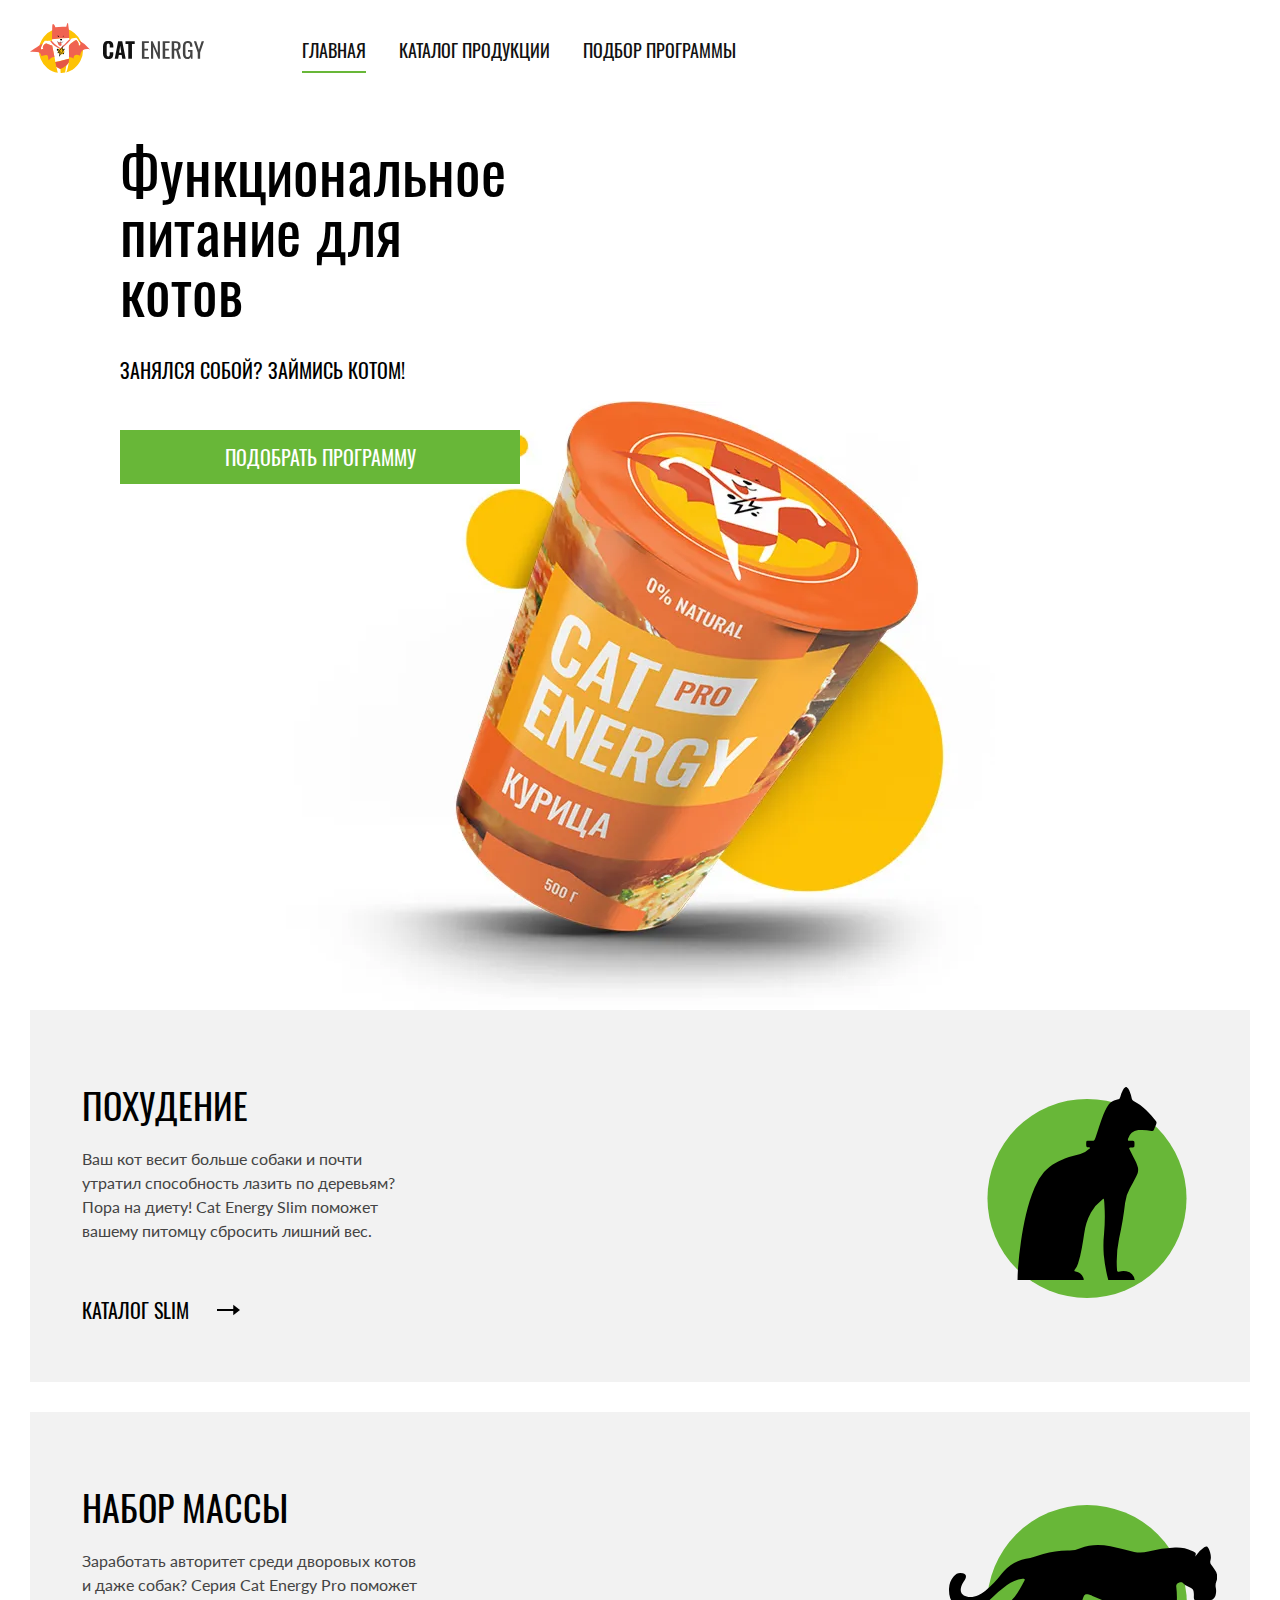
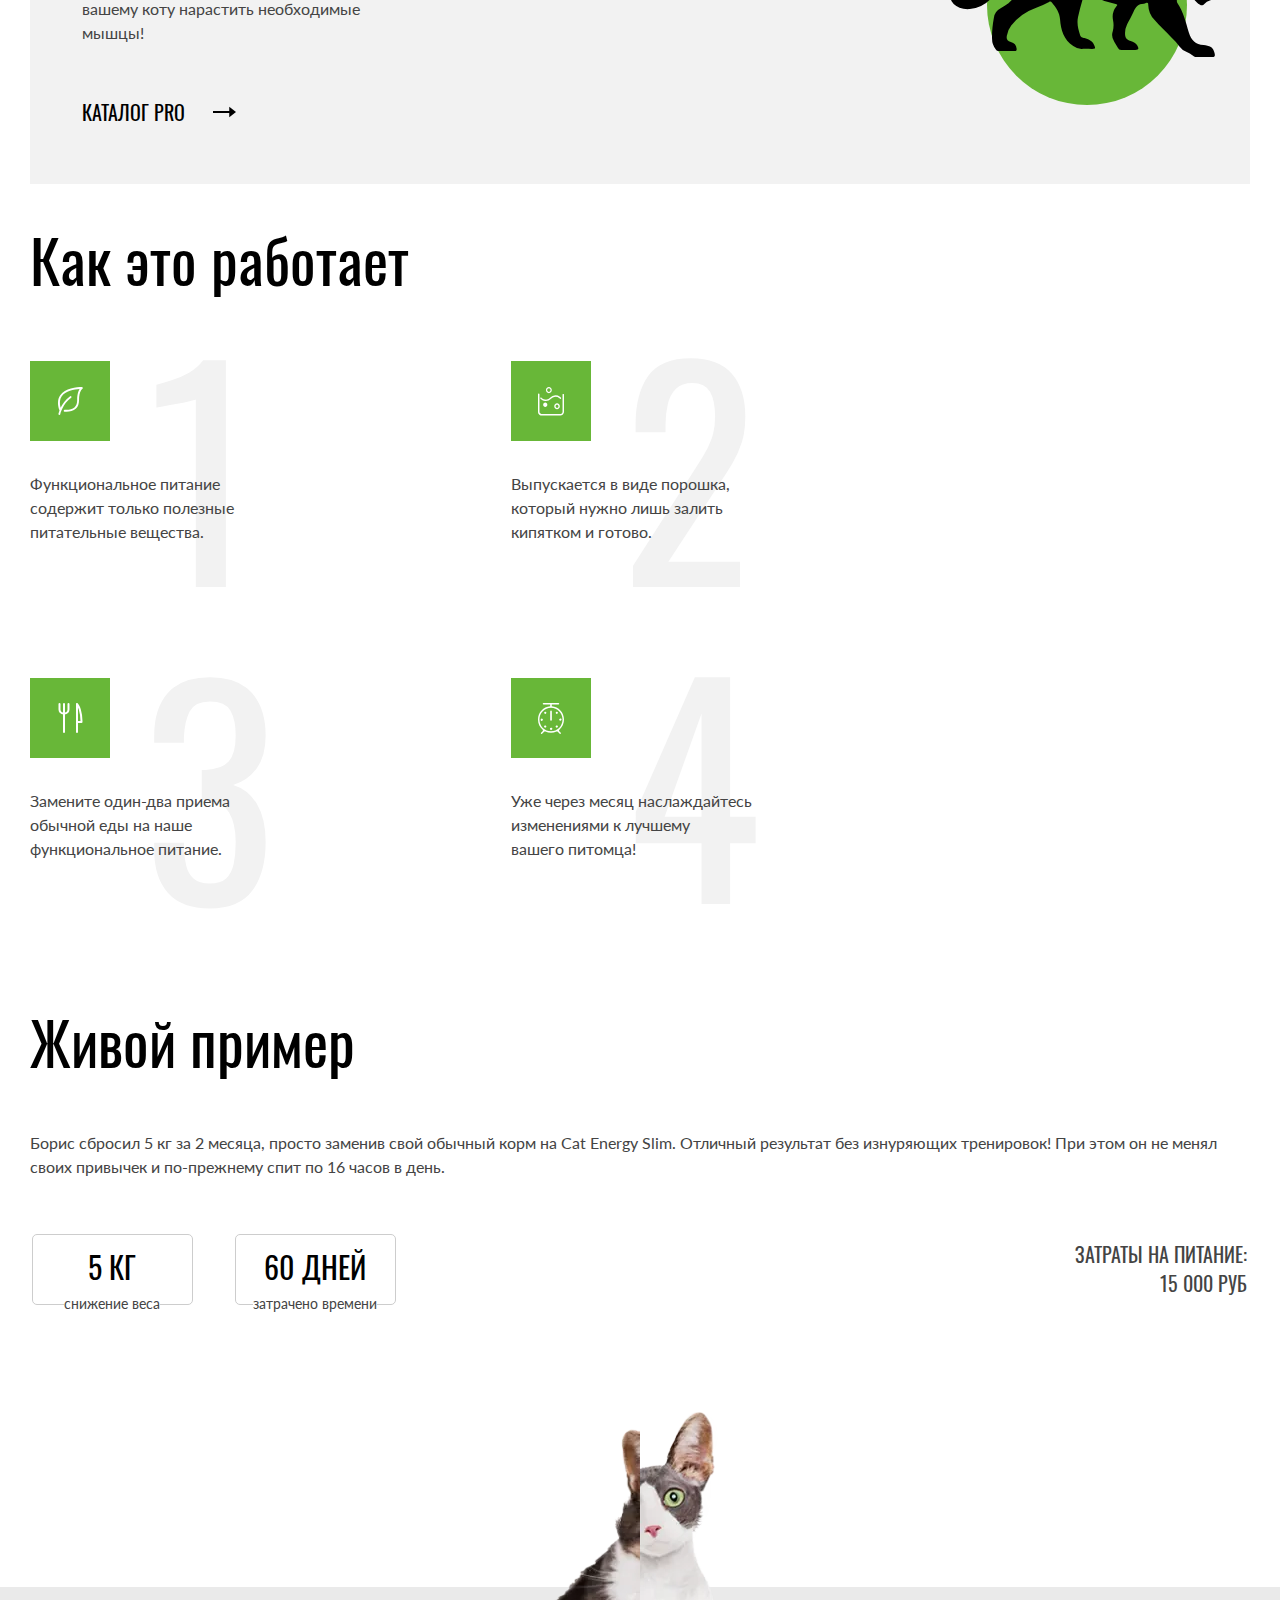
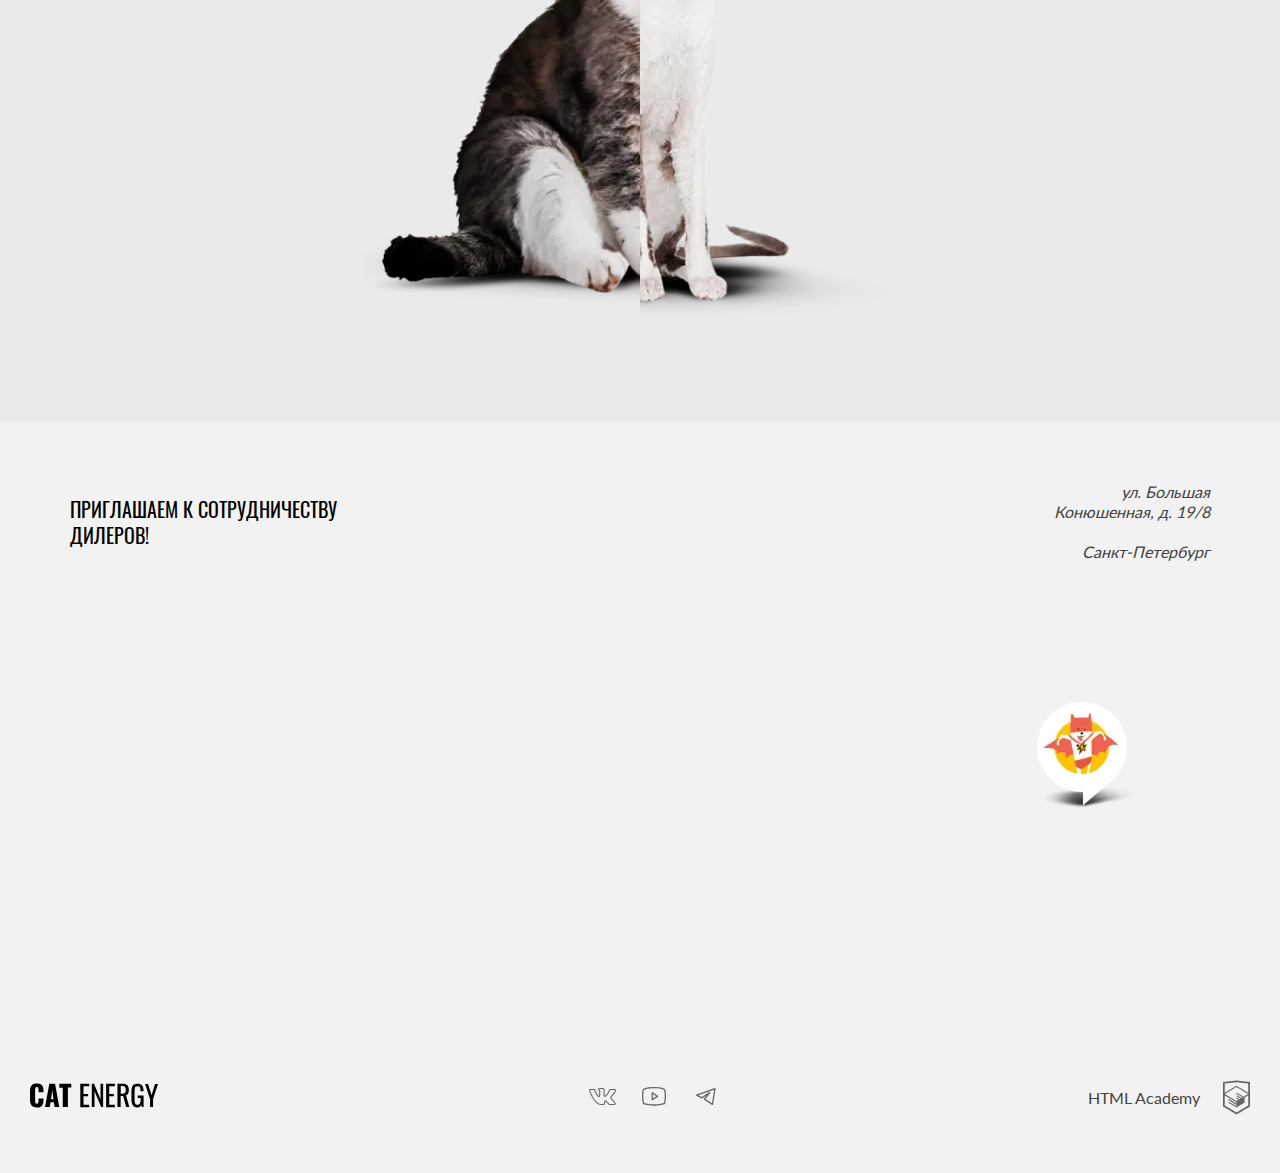
==== commit 494357df: "Deploying to gh-pages from @ htmlacademy-adaptive/1694259-cat-energy-30@31316a87cb42fe5bebb821670906" ====
--- a/index.html
+++ b/index.html
@@ -1 +1 @@
-<!DOCTYPE html><html class="page" lang="ru"><head><meta charset="UTF-8"><title>Cat Energy</title><meta name="viewport" content="width=device-width,initial-scale=1"><link rel="stylesheet" href="styles/styles.css"><link rel="icon" href="favicon.ico"><link rel="icon" href="favicons/icon.svg" type="image/svg+xml"><link rel="apple-touch-icon" href="favicons/apple.png"><link rel="manifest" href="manifest.webmanifest"><script src="scripts/index.js" defer="defer"></script></head><body class="page__body"><header class="main-header"><div class="wrapper"><nav class="main-nav main-nav--closed main-nav--nojs"><a class="main-nav__logo logo" href="index.html" aria-label="Переход на главную страницу"><picture class="logo__image"><source width="70" height="59" type="image/svg+xml" media="(min-width: 1440px)" srcset="images/logo-desktop.svg"><source width="60" height="50" type="image/svg+xml" media="(min-width: 768px)" srcset="images/logo-tablet.svg"><img src="images/logo-mobile.svg" alt="Логотип" width="33" height="38"></picture><img class="logo__text" src="images/logo-text.svg" alt="Cat Energy." width="101" height="18"> </a><button class="main-nav__toggle" type="button"><span class="visually-hidden">Открыть меню</span></button><div class="main-nav__wrapper"><ul class="main-nav__list"><li class="main-nav__item main-nav__item--active main-nav__item--active-index-desktop"><a class="main-nav__link" href="#">Главная</a></li><li class="main-nav__item"><a class="main-nav__link" href="catalog.html">Каталог продукции</a></li><li class="main-nav__item main-nav__item--last-item"><a class="main-nav__link" href="form.html">Подбор программы</a></li></ul></div></nav></div></header><main class="main-index"><section class="product"><div class="product__wrapper wrapper"><h1 class="product__title title title--l title--dif-color">Функциональное питание для котов</h1><p class="product__subtitle">Занялся собой? Займись котом!</p><a class="product__button button button--size-m" href="form.html">подобрать программу</a></div></section><section class="catalog-selection"><div class="wrapper"><ul class="catalog-selection__list"><li class="catalog-selection__item program"><div class="program__icon-wrapper-1"></div><h3 class="program__title title title--m">Похудение</h3><p class="program__text text">Ваш кот весит больше собаки и почти утратил способность лазить по деревьям? Пора на диету! Cat Energy Slim поможет вашему питомцу сбросить лишний вес.</p><a class="program__link" href="#">Каталог slim</a></li><li class="catalog-selection__item program"><div class="program__icon-wrapper-2"></div><h3 class="program__title title title--m">Набор массы</h3><p class="program__text text">Заработать авторитет среди дворовых котов и даже собак? Серия Cat Energy Pro поможет вашему коту нарастить необходимые мышцы!</p><a class="program__link" href="#">Каталог PRO</a></li></ul></div></section><section class="benefits"><div class="wrapper"><h2 class="benefits__title title title--l">Как это работает</h2><ul class="benefits__list"><li class="benefits__item benefits__item--leaf benefits__num-1"><p class="benefits__text text">Функциональное питание содержит только полезные питательные вещества.</p></li><li class="benefits__item benefits__item--powder benefits__num-2"><p class="benefits__text text">Выпускается в виде порошка, который нужно лишь залить кипятком и готово.</p></li><li class="benefits__item benefits__item--cutlery benefits__num-3"><p class="benefits__text text">Замените один-два приема обычной еды на наше функциональное питание.</p></li><li class="benefits__item benefits__item--alarm benefits__num-4"><p class="benefits__text text">Уже через месяц наслаждайтесь изменениями к лучшему вашего&nbsp;питомца!</p></li></ul></div></section><section class="example"><div class="example__wrapper wrapper"><h2 class="example__title title title--l">Живой пример</h2><p class="example__subtitle text">Борис сбросил 5 кг за 2 месяца, просто заменив свой обычный корм на Cat Energy Slim. Отличный результат без&nbsp;изнуряющих тренировок! При этом он не менял своих привычек и по-прежнему спит по 16 часов в день.</p><div class="example__list-wrapper"><ul class="example__list"><li class="example__item"><span class="example__weight">5 КГ</span><p class="example__weight-text">снижение веса</p></li><li class="example__item"><span class="example__weight">60 ДНЕЙ</span><p class="example__weight-text">затрачено времени</p></li></ul></div><p class="example__expenses-text">Затраты на питание: 15 000 РУБ</p><div class="example__slider"><picture class="example__slider-image"><source width="280" height="512" type="image/png" media="(min-width: 768px)" srcset="images/example-slider-cat-1@1x.png, images/example-slider-cat-1@2x.png 2x"><img src="images/example-slider-cat-1-mobile@1x.png" srcset="images/example-slider-cat-1-mobile@2x.png 2x" alt="Толстый кот." width="140" height="256"></picture><picture class="example__slider-image"><source width="280" height="512" type="image/png" media="(min-width: 768px)" srcset="images/example-slider-cat-2@1x.png, images/example-slider-cat-2@2x.png 2x"><img src="images/example-slider-cat-2-mobile@1x.png" srcset="images/example-slider-cat-2-mobile@2x.png 2x" alt="Толстый кот." width="140" height="256"></picture></div></div></section></main><footer class="page-footer"><section class="location"><div class="location__wrapper wrapper"><div class="location__adress-wrapper"><h3 class="location__adress-title title title--xs">приглашаем к&nbsp;сотрудничеству дилеров!</h3><address class="location__adress"><p class="location__adress-street">ул. Большая Конюшенная, д. 19/8</p><p class="location__adress-city">Санкт-Петербург</p></address></div><picture class="location__map-pin"><source width="113" height="106" type="image/png" media="(min-width: 768px)" srcset="images/location-pin@1x.png, images/location-pin@2x.png 2x"><img src="images/location-pin-mobile@1x.png" srcset="images/location-pin-mobile@2x.png 2x" alt="Отметка местоположения на карте." width="57" height="53"></picture></div><iframe class="location__map" src="https://www.google.com/maps/embed?pb=!1m14!1m8!1m3!1d1142.0497260649474!2d30.316897095226842!3d59.9679623343757!3m2!1i1024!2i768!4f13.1!3m3!1m2!1s0x4696310fca5afc31%3A0x5f2ac55f567b2400!2sHTML%20Academy!5e0!3m2!1sru!2sru!4v1706200904636!5m2!1sru!2sru" loading="lazy" referrerpolicy="no-referrer-when-downgrade"></iframe></section><section class="footer"><div class="footer__wrapper wrapper"><a class="footer__logo-link" href="index.html" aria-label="Переход на главную страницу"><svg class="footer__logo" xmlns="http://www.w3.org/2000/svg" width="128" height="25" viewBox="0 0 128 25"><path d="M1.6236 22.4574C0.489608 20.7815 -0.0733133 18.7722 0.0213584 16.7383V8.2617C-0.115966 6.20593 0.411707 4.16097 1.52346 2.44043C2.62499 1.11277 4.32737 0.5 6.83086 0.5C9.33436 0.5 10.9366 1.11277 11.938 2.23617C13.0252 3.65904 13.56 5.4407 13.4401 7.24043V9.28298H8.53324V6.93404C8.57287 6.23932 8.47057 5.54378 8.23282 4.89149C8.10574 4.62819 7.90433 4.40969 7.65449 4.26409C7.40465 4.11849 7.11781 4.05245 6.83086 4.07447C6.12989 4.07447 5.62919 4.27872 5.42891 4.78936C5.20237 5.515 5.10073 6.27516 5.12849 7.03617V17.9638C5.0756 18.7022 5.21373 19.4417 5.52905 20.1085C5.72933 20.6192 6.23003 20.8234 6.931 20.8234C7.63198 20.8234 8.03254 20.6192 8.23282 20.1085C8.4605 19.4183 8.56232 18.6914 8.53324 17.9638V15.5128H13.4401V17.5553C13.5419 19.3844 13.0103 21.1918 11.938 22.6617C10.9366 23.8872 9.23422 24.5 6.83086 24.5C4.42751 24.3979 2.62499 23.7851 1.6236 22.4574Z"/><path d="M19.3483 0.806152H25.0563L29.2622 24.0913H24.6557L23.8546 19.1891H20.55L19.7489 24.0913H15.0423L19.3483 0.806152ZM23.454 16.1253L22.2524 7.03594L21.0507 16.1253H23.454Z"/><path d="M32.7671 4.687H29.3623V0.806152H41.2789V4.58488H37.8742V24.0913H32.7671V4.687Z"/><path d="M50.3916 0.806152H59.2039V3.25722H53.496V10.9168H58.1024V13.2657H53.496V21.8444H59.2039V24.1934H50.2915V0.806152H50.3916Z"/><path d="M61.8076 0.806152H64.0107L70.5198 16.2274V0.806152H73.1234V24.0913H71.1206L64.5114 8.15934V24.0913H61.8076V0.806152Z"/><path d="M76.1276 0.806152H84.9399V3.25722H79.2319V10.9168H83.8383V13.2657H79.2319V21.8444H84.9399V24.1934H76.1276V0.806152Z"/><path d="M87.5435 0.806052H92.1499C93.962 0.678395 95.7628 1.18255 97.2571 2.23584C98.3586 3.15499 98.8593 4.78903 98.8593 6.93371C98.8593 9.89541 97.958 11.7337 96.0554 12.3465L99.2598 23.989H96.1555L93.1513 13.0614H90.6478V23.989H87.4434V0.806052H87.5435ZM91.9496 10.8146C92.982 10.9013 94.011 10.6118 94.8537 9.99754C95.4545 9.4869 95.755 8.46563 95.755 6.93371C95.7827 6.17271 95.6811 5.41254 95.4545 4.6869C95.2291 4.16621 94.8421 3.73557 94.353 3.46137C93.6633 3.14084 92.9061 3.00045 92.1499 3.05286H90.748V10.7124H91.9496V10.8146Z"/><path d="M102.865 22.3554C101.824 20.5697 101.335 18.5053 101.463 16.432V8.67025C101.438 7.19026 101.607 5.71349 101.964 4.27876C102.299 3.20664 102.967 2.27469 103.866 1.62344C104.984 0.948453 106.274 0.628462 107.571 0.704291C109.674 0.704291 111.177 1.21493 112.078 2.33833C113.115 3.82172 113.61 5.62795 113.48 7.44472V8.26174H110.476V7.54684C110.48 6.69152 110.413 5.83736 110.275 4.99365C110.191 4.46049 109.903 3.98313 109.474 3.66599C108.911 3.28921 108.243 3.10993 107.571 3.15535C106.853 3.10843 106.143 3.32587 105.569 3.76812C105.333 3.97055 105.141 4.21989 105.003 4.50086C104.865 4.78184 104.785 5.08853 104.768 5.40216C104.636 6.31517 104.569 7.23673 104.567 8.15961V16.8405C104.493 18.163 104.698 19.4863 105.168 20.7213C105.569 21.5383 106.37 21.8447 107.571 21.8447C108.046 21.905 108.527 21.8208 108.955 21.6028C109.383 21.3847 109.737 21.0425 109.975 20.6192C110.504 19.3277 110.743 17.932 110.676 16.5341V14.9H107.772V12.5511H113.58V24.0915H111.577L111.277 21.4362C111.014 22.3261 110.467 23.101 109.724 23.6376C108.98 24.1742 108.081 24.4419 107.171 24.3979C106.343 24.4475 105.517 24.2869 104.765 23.9304C104.014 23.5739 103.361 23.0327 102.865 22.3554Z"/><path d="M119.989 15.921L115.082 0.908203H118.086L121.591 12.1422L124.996 0.908203H128L123.093 15.921V24.0912H120.089V15.921H119.989Z"/></svg></a><ul class="footer__social-list"><li class="footer__social-item"><a class="footer__social-link" href="https://vk.com/htmlacademy" aria-label="Переход на группу Вконтакте."><svg class="footer__social-icon" xmlns="http://www.w3.org/2000/svg" width="28" height="22" viewBox="0 0 28 22" fill="#666666"><path d="M1 5.33876C1 4.48373 1.5151 4.02268 2.54531 3.95562L6.51515 3.98077C6.78158 3.98077 6.95921 4.10651 7.04802 4.35799C7.45655 5.61538 7.91392 6.70094 8.42014 7.61465C8.92637 8.52835 9.58801 9.58038 10.4051 10.7707C10.4761 10.9216 10.5916 10.997 10.7514 10.997C10.8758 10.997 10.9735 10.9384 11.0445 10.821L11.1244 10.5444L11.1511 6.19379C11.1511 5.89201 11.0756 5.69083 10.9246 5.59024C10.7736 5.48965 10.4939 5.4142 10.0853 5.36391C9.76563 5.31361 9.60577 5.12919 9.60577 4.81065C9.60577 4.74359 9.61465 4.69329 9.63241 4.65976C10.0054 3.57002 11.0711 3.02515 12.8296 3.02515L14.3216 3C14.9966 3 15.5561 3.15927 16.0001 3.47781C16.4442 3.79635 16.6662 4.29931 16.6662 4.98669V10.6953C16.7906 10.7791 16.906 10.821 17.0126 10.821C17.279 10.821 17.5099 10.6701 17.7053 10.3683C19.6592 7.78649 20.716 6.05966 20.8759 5.18787C20.8759 5.1711 20.8936 5.12919 20.9291 5.06213C21.0535 4.81065 21.2577 4.5927 21.5419 4.40828C21.8261 4.22387 22.0748 4.09813 22.288 4.03107C22.359 3.99753 22.4389 3.98077 22.5277 3.98077H26.6574L26.9239 4.00592C27.2791 4.00592 27.5544 4.16519 27.7498 4.48373C27.8209 4.58432 27.8697 4.69329 27.8964 4.81065C27.923 4.92801 27.9408 5.04536 27.9496 5.16272C27.9585 5.28008 27.963 5.34714 27.963 5.36391V5.53994C27.8386 6.22732 27.5233 6.9608 27.0171 7.74038C26.5109 8.51997 25.867 9.36243 25.0855 10.2678C24.304 11.1731 23.8155 11.7682 23.6201 12.0533C23.4603 12.2544 23.3803 12.4389 23.3803 12.6065C23.3803 12.7406 23.4514 12.8915 23.5935 13.0592L27.4834 17.6864C27.6965 17.9546 27.8031 18.248 27.8031 18.5666C27.8031 18.9522 27.6432 19.2707 27.3235 19.5222C27.0038 19.7737 26.6219 19.9162 26.1779 19.9497L25.7249 19.9749H21.6752C21.6574 19.9749 21.6219 19.979 21.5686 19.9874C21.5153 19.9958 21.4798 20 21.462 20C21.0712 20 20.7071 19.8407 20.3696 19.5222C20.2453 19.3881 19.4105 18.3989 17.8652 16.5547C17.7764 16.4374 17.652 16.3284 17.4922 16.2278C17.4211 16.4961 17.3279 16.8817 17.2124 17.3846C17.097 17.8876 17.0126 18.248 16.9593 18.466L16.8794 18.8935C16.7018 19.4803 16.3287 19.8323 15.7604 19.9497L15.3874 19.9749H12.7763C11.3021 19.9749 9.83224 19.3378 8.36686 18.0636C6.90148 16.7894 5.58264 15.1423 4.41034 13.122C3.23803 11.1018 2.14566 8.75049 1.13322 6.06805C1.04441 5.8501 1 5.607 1 5.33876ZM17.0126 11.8521C16.6396 11.8521 16.3021 11.7557 16.0001 11.5629C15.6982 11.3701 15.5472 11.106 15.5472 10.7707V4.98669C15.5472 4.65138 15.4584 4.41248 15.2808 4.26997C15.1032 4.12747 14.7923 4.05621 14.3483 4.05621L12.8296 4.10651C12.0658 4.10651 11.4886 4.23225 11.0978 4.48373C11.8793 4.8358 12.2701 5.40582 12.2701 6.19379V10.6198C12.2346 11.039 12.0569 11.3868 11.7372 11.6635C11.4175 11.9401 11.0623 12.0784 10.6715 12.0784C10.1386 12.0784 9.7301 11.8353 9.44591 11.3491C8.06046 9.37081 7.03025 7.4931 6.35529 5.71598L6.1155 5.06213L2.57195 5.03698C2.34104 5.03698 2.21227 5.04956 2.18562 5.0747C2.15898 5.09985 2.14566 5.1711 2.14566 5.28846C2.14566 5.43935 2.16342 5.59862 2.19895 5.76627L2.75845 7.17456C4.25048 10.8126 5.87127 13.6795 7.62085 15.7751C9.37042 17.8708 11.0889 18.9186 12.7763 18.9186H15.4406C15.5472 18.9186 15.6271 18.8893 15.6804 18.8306C15.7337 18.7719 15.7781 18.6588 15.8136 18.4911L15.8669 18.2396L16.3732 16.0266C16.5152 15.7249 16.6396 15.5237 16.7462 15.4231C16.9415 15.2387 17.1725 15.1465 17.4389 15.1465C17.8652 15.1465 18.3003 15.3895 18.7444 15.8757L21.0091 18.5917C21.1512 18.8097 21.3022 18.9186 21.462 18.9186H25.8581C26.391 18.9186 26.6574 18.7929 26.6574 18.5414C26.6574 18.4576 26.6308 18.3738 26.5775 18.2899L22.7142 13.7382C22.4123 13.3861 22.2613 13.0089 22.2613 12.6065C22.2613 12.2041 22.4034 11.8185 22.6876 11.4497C22.9185 11.1144 23.367 10.557 24.0331 9.77737C24.6992 8.99778 25.2809 8.26849 25.7782 7.5895C26.2756 6.9105 26.6042 6.29438 26.764 5.74112L26.8439 5.4142C26.8262 5.38067 26.8173 5.32618 26.8173 5.25074C26.8173 5.1753 26.8084 5.11243 26.7907 5.06213H22.6077C22.3412 5.16272 22.1281 5.31361 21.9682 5.51479L21.8084 5.9926C21.3643 7.14941 20.2009 8.93491 18.3181 11.3491C17.9451 11.6844 17.5099 11.8521 17.0126 11.8521Z"/></svg></a></li><li class="footer__social-item"><a class="footer__social-link" href="https://www.youtube.com/user/htmlacademyru" aria-label="Переход на канал на YouTube."><svg class="footer__social-icon" xmlns="http://www.w3.org/2000/svg" width="28" height="22" viewBox="0 0 28 22" fill="#666666"><path d="M17.8509 10.7927L12.6145 7.30184C12.5159 7.23691 12.4016 7.19985 12.2837 7.19459C12.1657 7.18934 12.0486 7.21608 11.9446 7.27198C11.8406 7.32789 11.7537 7.41087 11.693 7.51215C11.6324 7.61343 11.6002 7.72924 11.6 7.84729V14.8291C11.6001 14.9481 11.6327 15.0648 11.6942 15.1667C11.7557 15.2686 11.8438 15.3518 11.9491 15.4073C12.0524 15.4631 12.1691 15.4895 12.2864 15.4837C12.4037 15.478 12.5172 15.4402 12.6145 15.3746L17.8509 11.8837C17.9409 11.8239 18.0148 11.7429 18.0658 11.6477C18.1169 11.5526 18.1436 11.4462 18.1436 11.3382C18.1436 11.2302 18.1169 11.1239 18.0658 11.0287C18.0148 10.9335 17.9409 10.8525 17.8509 10.7927ZM12.9091 13.6073V9.06911L16.3127 11.3382L12.9091 13.6073ZM25.3891 5.04366C25.2942 4.67547 25.1131 4.33511 24.8609 4.05061C24.6086 3.76611 24.2924 3.54561 23.9382 3.40729C20.2182 1.9782 14.2509 2.00002 14 2.00002C13.7491 2.00002 7.78182 1.9782 4.06182 3.40729C3.70764 3.54561 3.3914 3.76611 3.13914 4.05061C2.88689 4.33511 2.70584 4.67547 2.61091 5.04366C2.32727 6.11275 2 8.07638 2 11.3382C2 14.6 2.32727 16.5637 2.61091 17.6327C2.70584 18.0009 2.88689 18.3413 3.13914 18.6258C3.3914 18.9103 3.70764 19.1308 4.06182 19.2691C7.78182 20.6982 13.7491 20.6764 14 20.6764H14.0764C14.8291 20.6764 20.3927 20.6327 23.9382 19.2691C24.2924 19.1308 24.6086 18.9103 24.8609 18.6258C25.1131 18.3413 25.2942 18.0009 25.3891 17.6327C25.6727 16.5637 26 14.6 26 11.3382C26 8.07638 25.6727 6.11275 25.3891 5.04366ZM24.1236 17.3055C24.0807 17.472 23.999 17.6259 23.8853 17.7548C23.7715 17.8838 23.6289 17.984 23.4691 18.0473C19.9782 19.3891 14.0655 19.3673 14 19.3673C13.9345 19.3673 8.02182 19.3891 4.53091 18.0473C4.37107 17.984 4.22846 17.8838 4.11471 17.7548C4.00096 17.6259 3.91929 17.472 3.87636 17.3055C3.61455 16.3018 3.30909 14.4582 3.30909 11.3382C3.30909 8.2182 3.61455 6.37457 3.87636 5.37093C3.91929 5.20445 4.00096 5.05047 4.11471 4.92156C4.22846 4.79264 4.37107 4.69243 4.53091 4.62911C8.02182 3.28729 13.9345 3.30911 14 3.30911C14.0655 3.30911 19.9782 3.28729 23.4691 4.62911C23.6289 4.69243 23.7715 4.79264 23.8853 4.92156C23.999 5.05047 24.0807 5.20445 24.1236 5.37093C24.3855 6.37457 24.6909 8.2182 24.6909 11.3382C24.6909 14.4582 24.3855 16.3018 24.1236 17.3055Z"/></svg></a></li><li class="footer__social-item"><a class="footer__social-link" href="https://htmlacademy.t.me/" aria-label="Ссылка на канал в Телеграмме."><svg class="footer__social-icon" xmlns="http://www.w3.org/2000/svg" width="28" height="22" viewBox="0 0 28 22" fill="#666666"><path fill-rule="evenodd" clip-rule="evenodd" d="M23.4608 3.15291C23.6393 3.30222 23.7255 3.5349 23.6872 3.76448L21.0611 19.5214C21.0244 19.7411 20.8789 19.9273 20.6745 20.0159C20.47 20.1045 20.2346 20.0833 20.0493 19.9597L12.1708 14.7074C12.0177 14.6054 11.9145 14.4437 11.8862 14.2619C11.858 14.08 11.9074 13.8947 12.0223 13.751L14.633 10.4877L10.273 13.3944C10.077 13.525 9.82597 13.5407 9.61524 13.4353L4.36293 10.8092C4.12769 10.6915 3.98535 10.4449 4.0012 10.1824C4.01705 9.91983 4.18804 9.6921 4.43573 9.60364L22.8188 3.03826C23.038 2.95998 23.2822 3.00359 23.4608 3.15291ZM6.32626 10.3228L9.86168 12.0905L17.4231 7.0495C17.6925 6.86994 18.0525 6.91349 18.2712 7.1521C18.49 7.3907 18.5022 7.75314 18.3 8.00591L13.495 14.0121L19.9328 18.3039L22.2083 4.65058L6.32626 10.3228Z"/></svg></a></li></ul><a class="footer__academy-logo-link" href="https://htmlacademy.ru/intensive/adaptive"><h3 class="footer__academy-text">HTML Academy</h3><svg class="footer__academy-logo-image" xmlns="http://www.w3.org/2000/svg" width="27" height="35" viewBox="0 0 27 35" fill="#666666"><g clip-path="url(#clip0_101818_1015)"><path d="M13.6426 0.515754L13.5 0.5L0 1.90733V26.5129L13.5 34.5L27 26.5129V1.90733L13.6426 0.515754ZM25.2344 25.5151L13.5 32.4573L1.76561 25.5151V15.4293L13.4507 22.3451L13.4701 23.5984L5.45351 18.8548L5.44295 20.0801L13.4894 24.8885L13.5088 26.175L5.46408 21.4174L5.45351 22.6427L13.5 27.4511L21.6239 22.6182V21.3929V17.409L25.2432 15.2595L25.2344 25.5151ZM25.2344 13.9519L22.0147 15.8319L20.5325 16.7071L13.4666 12.5201L13.456 13.7454L19.4957 17.318L19.4429 17.3495L19.3126 17.4247L18.4536 17.9166L13.4666 14.9689L13.456 16.1942L17.3921 18.5222L16.4591 19.1314L16.438 19.1436L13.4666 17.402L13.456 18.6273L15.4029 19.7615L13.4155 20.9483L1.7973 14.0762L13.4349 7.11831L25.2344 13.9519ZM25.2344 12.7266L13.4401 5.81075L1.76561 12.7196V3.4897L13.5 2.26442L25.2344 3.4897V12.7266Z"/></g><defs><clippath id="academy-logo-path"><rect width="27" height="34" fill="white"/></clippath></defs></svg></a></div></section></footer></body></html>+<!DOCTYPE html><html class="page" lang="ru"><head><meta charset="UTF-8"><title>Cat Energy</title><meta name="viewport" content="width=device-width,initial-scale=1"><link rel="stylesheet" href="styles/styles.css"><link rel="icon" href="favicon.ico"><link rel="icon" href="favicons/icon.svg" type="image/svg+xml"><link rel="apple-touch-icon" href="favicons/apple.png"><link rel="manifest" href="manifest.webmanifest"><link rel="preload" href="./fonts/oswald/oswaldregular.woff2" type="font/woff2" as="font" crossorigin="anonymous"><link rel="preload" href="./fonts/lato/Lato-Regular.woff2" type="font/woff2" as="font" crossorigin="anonymous"><script src="scripts/index.js" defer="defer"></script></head><body class="page__body"><header class="main-header"><div class="wrapper"><nav class="main-nav main-nav--closed main-nav--nojs"><a class="main-nav__logo logo" href="index.html" aria-label="Переход на главную страницу."><picture class="logo__image"><source width="70" height="59" type="image/svg+xml" media="(min-width: 1440px)" srcset="images/logo-desktop.svg"><source width="60" height="50" type="image/svg+xml" media="(min-width: 768px)" srcset="images/logo-tablet.svg"><img src="images/logo-mobile.svg" alt="Логотип" width="33" height="38"></picture><img class="logo__text" src="images/logo-text.svg" alt="Cat Energy." width="101" height="18"> </a><button class="main-nav__toggle" type="button"><span class="visually-hidden">Открыть меню</span></button><div class="main-nav__wrapper"><ul class="main-nav__list"><li class="main-nav__item main-nav__item--active main-nav__item--active-index-desktop"><a class="main-nav__link" href="#" aria-label="Переход на главную страницу.">Главная</a></li><li class="main-nav__item"><a class="main-nav__link" href="catalog.html" aria-label="Переход на страницу каталога.">Каталог продукции</a></li><li class="main-nav__item main-nav__item--last-item"><a class="main-nav__link" href="form.html" aria-label="Переход на страницу подбора программы.">Подбор программы</a></li></ul></div></nav></div></header><main class="main-index"><section class="product"><div class="product__wrapper wrapper"><h1 class="product__title title title--l title--dif-color">Функциональное питание для котов</h1><p class="product__subtitle">Занялся собой? Займись котом!</p><a class="product__button button button--size-m" href="form.html">подобрать программу</a></div></section><section class="catalog-selection"><div class="wrapper"><ul class="catalog-selection__list"><li class="catalog-selection__item program"><div class="program__icon-wrapper-1"></div><h3 class="program__title title title--m">Похудение</h3><p class="program__text text">Ваш кот весит больше собаки и почти утратил способность лазить по деревьям? Пора на диету! Cat Energy Slim поможет вашему питомцу сбросить лишний вес.</p><a class="program__link" href="#">Каталог slim</a></li><li class="catalog-selection__item program"><div class="program__icon-wrapper-2"></div><h3 class="program__title title title--m">Набор массы</h3><p class="program__text text">Заработать авторитет среди дворовых котов и даже собак? Серия Cat Energy Pro поможет вашему коту нарастить необходимые мышцы!</p><a class="program__link" href="#">Каталог PRO</a></li></ul></div></section><section class="benefits"><div class="wrapper"><h2 class="benefits__title title title--l">Как это работает</h2><ul class="benefits__list"><li class="benefits__item benefits__item--leaf benefits__num-1"><p class="benefits__text text">Функциональное питание содержит только полезные питательные вещества.</p></li><li class="benefits__item benefits__item--powder benefits__num-2"><p class="benefits__text text">Выпускается в виде порошка, который нужно лишь залить кипятком и готово.</p></li><li class="benefits__item benefits__item--cutlery benefits__num-3"><p class="benefits__text text">Замените один-два приема обычной еды на наше функциональное питание.</p></li><li class="benefits__item benefits__item--alarm benefits__num-4"><p class="benefits__text text">Уже через месяц наслаждайтесь изменениями к лучшему вашего&nbsp;питомца!</p></li></ul></div></section><section class="example"><div class="example__wrapper wrapper"><h2 class="example__title title title--l">Живой пример</h2><p class="example__subtitle text">Борис сбросил 5 кг за 2 месяца, просто заменив свой обычный корм на Cat Energy Slim. Отличный результат без&nbsp;изнуряющих тренировок! При этом он не менял своих привычек и по-прежнему спит по 16 часов в день.</p><div class="example__list-wrapper"><ul class="example__list"><li class="example__item"><span class="example__weight">5 КГ</span><p class="example__weight-text">снижение веса</p></li><li class="example__item"><span class="example__weight">60 ДНЕЙ</span><p class="example__weight-text">затрачено времени</p></li></ul></div><p class="example__expenses-text">Затраты на питание: 15 000 РУБ</p><div class="example__slider"><picture class="example__slider-image"><source width="280" height="512" type="image/webp" media="(min-width: 768px)" srcset="images/example-slider-cat-1@1x.webp, images/example-slider-cat-1@2x.webp 2x"><source width="140" height="256" type="image/webp" media="(min-width: 768px)" srcset="images/example-slider-cat-1-mobile@1x.webp, images/example-slider-cat-1-mobile@1x.webp 2x"><source width="280" height="512" type="image/png" media="(min-width: 768px)" srcset="images/example-slider-cat-1@1x.png, images/example-slider-cat-1@2x.png 2x"><img src="images/example-slider-cat-1-mobile@1x.png" srcset="images/example-slider-cat-1-mobile@2x.png 2x" alt="Толстый кот." width="140" height="256"></picture><picture class="example__slider-image"><source width="280" height="512" type="image/png" media="(min-width: 768px)" srcset="images/example-slider-cat-2@1x.webp, images/example-slider-cat-2@2x.webp 2x"><source width="140" height="256" type="image/webp" media="(min-width: 768px)" srcset="images/example-slider-cat-2-mobile@1x.webp, images/example-slider-cat-2-mobile@2x.webp 2x"><source width="280" height="512" type="image/png" media="(min-width: 768px)" srcset="images/example-slider-cat-2@1x.png, images/example-slider-cat-2@2x.png 2x"><img src="images/example-slider-cat-2-mobile@1x.png" srcset="images/example-slider-cat-2-mobile@2x.png 2x" alt="Толстый кот." width="140" height="256"></picture></div></div></section></main><footer class="page-footer"><section class="location"><div class="location__wrapper wrapper"><div class="location__adress-wrapper"><h3 class="location__adress-title title title--xs">приглашаем к&nbsp;сотрудничеству дилеров!</h3><address class="location__adress"><p class="location__adress-street">ул. Большая Конюшенная, д. 19/8</p><p class="location__adress-city">Санкт-Петербург</p></address></div><picture class="location__map-pin visually-hidden"><source width="113" height="106" type="image/webp" media="(min-width: 768px)" srcset="images/location-pin@1x.webp, images/location-pin@2x.webp 2x"><source width="57" height="53" type="image/webp" srcset="images/location-pin-mobile@1x.webp, images/location-pin-mobile@2x.webp 2x"><source width="113" height="106" type="image/png" media="(min-width: 768px)" srcset="images/location-pin@1x.png, images/location-pin@2x.png 2x"><img src="images/location-pin-mobile@1x.png" srcset="images/location-pin-mobile@2x.png 2x" alt="Отметка местоположения на карте." width="57" height="53"></picture></div><picture class="location__map-image"><source width="1440" height="400" type="image/webp" media="(min-width: 1440px)" srcset="images/desktop-map@1x.webp, images/desktop-map@2x.webp 2x"><source width="768" height="400" type="image/webp" media="(min-width: 768px)" srcset="images/tablet-map@1x.webp, images/tablet-map@2x.webp 2x"><source width="320" height="362" type="image/webp" srcset="images/mobile-map@1x.webp, images/mobile-map@2x.webp 2x"><source width="1440" height="400" type="image/jpg" media="(min-width: 1440px)" srcset="images/desktop-map@1x.jpg, images/desktop-map@2x.jpg 2x"><source width="768" height="400" type="image/jpg" media="(min-width: 768px)" srcset="images/tablet-map@1x.jpg, images/tablet-map@2x.jpg 2x"><img src="images/mobile-map@1x.jpg" srcset="images/mobile-map@2x.jpg 2x" alt="Карта" width="320" height="362"></picture><iframe class="location__map visually-hidden" src="https://www.google.com/maps/embed?pb=!1m14!1m8!1m3!1d1142.0497260649474!2d30.316897095226842!3d59.9679623343757!3m2!1i1024!2i768!4f13.1!3m3!1m2!1s0x4696310fca5afc31%3A0x5f2ac55f567b2400!2sHTML%20Academy!5e0!3m2!1sru!2sru!4v1706200904636!5m2!1sru!2sru" loading="lazy" referrerpolicy="no-referrer-when-downgrade"></iframe></section><section class="footer"><div class="footer__wrapper wrapper"><a class="footer__logo-link" href="index.html" aria-label="Переход на главную страницу"><svg class="footer__logo" xmlns="http://www.w3.org/2000/svg" width="128" height="25" viewBox="0 0 128 25"><path d="M1.6236 22.4574C0.489608 20.7815 -0.0733133 18.7722 0.0213584 16.7383V8.2617C-0.115966 6.20593 0.411707 4.16097 1.52346 2.44043C2.62499 1.11277 4.32737 0.5 6.83086 0.5C9.33436 0.5 10.9366 1.11277 11.938 2.23617C13.0252 3.65904 13.56 5.4407 13.4401 7.24043V9.28298H8.53324V6.93404C8.57287 6.23932 8.47057 5.54378 8.23282 4.89149C8.10574 4.62819 7.90433 4.40969 7.65449 4.26409C7.40465 4.11849 7.11781 4.05245 6.83086 4.07447C6.12989 4.07447 5.62919 4.27872 5.42891 4.78936C5.20237 5.515 5.10073 6.27516 5.12849 7.03617V17.9638C5.0756 18.7022 5.21373 19.4417 5.52905 20.1085C5.72933 20.6192 6.23003 20.8234 6.931 20.8234C7.63198 20.8234 8.03254 20.6192 8.23282 20.1085C8.4605 19.4183 8.56232 18.6914 8.53324 17.9638V15.5128H13.4401V17.5553C13.5419 19.3844 13.0103 21.1918 11.938 22.6617C10.9366 23.8872 9.23422 24.5 6.83086 24.5C4.42751 24.3979 2.62499 23.7851 1.6236 22.4574Z"/><path d="M19.3483 0.806152H25.0563L29.2622 24.0913H24.6557L23.8546 19.1891H20.55L19.7489 24.0913H15.0423L19.3483 0.806152ZM23.454 16.1253L22.2524 7.03594L21.0507 16.1253H23.454Z"/><path d="M32.7671 4.687H29.3623V0.806152H41.2789V4.58488H37.8742V24.0913H32.7671V4.687Z"/><path d="M50.3916 0.806152H59.2039V3.25722H53.496V10.9168H58.1024V13.2657H53.496V21.8444H59.2039V24.1934H50.2915V0.806152H50.3916Z"/><path d="M61.8076 0.806152H64.0107L70.5198 16.2274V0.806152H73.1234V24.0913H71.1206L64.5114 8.15934V24.0913H61.8076V0.806152Z"/><path d="M76.1276 0.806152H84.9399V3.25722H79.2319V10.9168H83.8383V13.2657H79.2319V21.8444H84.9399V24.1934H76.1276V0.806152Z"/><path d="M87.5435 0.806052H92.1499C93.962 0.678395 95.7628 1.18255 97.2571 2.23584C98.3586 3.15499 98.8593 4.78903 98.8593 6.93371C98.8593 9.89541 97.958 11.7337 96.0554 12.3465L99.2598 23.989H96.1555L93.1513 13.0614H90.6478V23.989H87.4434V0.806052H87.5435ZM91.9496 10.8146C92.982 10.9013 94.011 10.6118 94.8537 9.99754C95.4545 9.4869 95.755 8.46563 95.755 6.93371C95.7827 6.17271 95.6811 5.41254 95.4545 4.6869C95.2291 4.16621 94.8421 3.73557 94.353 3.46137C93.6633 3.14084 92.9061 3.00045 92.1499 3.05286H90.748V10.7124H91.9496V10.8146Z"/><path d="M102.865 22.3554C101.824 20.5697 101.335 18.5053 101.463 16.432V8.67025C101.438 7.19026 101.607 5.71349 101.964 4.27876C102.299 3.20664 102.967 2.27469 103.866 1.62344C104.984 0.948453 106.274 0.628462 107.571 0.704291C109.674 0.704291 111.177 1.21493 112.078 2.33833C113.115 3.82172 113.61 5.62795 113.48 7.44472V8.26174H110.476V7.54684C110.48 6.69152 110.413 5.83736 110.275 4.99365C110.191 4.46049 109.903 3.98313 109.474 3.66599C108.911 3.28921 108.243 3.10993 107.571 3.15535C106.853 3.10843 106.143 3.32587 105.569 3.76812C105.333 3.97055 105.141 4.21989 105.003 4.50086C104.865 4.78184 104.785 5.08853 104.768 5.40216C104.636 6.31517 104.569 7.23673 104.567 8.15961V16.8405C104.493 18.163 104.698 19.4863 105.168 20.7213C105.569 21.5383 106.37 21.8447 107.571 21.8447C108.046 21.905 108.527 21.8208 108.955 21.6028C109.383 21.3847 109.737 21.0425 109.975 20.6192C110.504 19.3277 110.743 17.932 110.676 16.5341V14.9H107.772V12.5511H113.58V24.0915H111.577L111.277 21.4362C111.014 22.3261 110.467 23.101 109.724 23.6376C108.98 24.1742 108.081 24.4419 107.171 24.3979C106.343 24.4475 105.517 24.2869 104.765 23.9304C104.014 23.5739 103.361 23.0327 102.865 22.3554Z"/><path d="M119.989 15.921L115.082 0.908203H118.086L121.591 12.1422L124.996 0.908203H128L123.093 15.921V24.0912H120.089V15.921H119.989Z"/></svg></a><ul class="footer__social-list"><li class="footer__social-item"><a class="footer__social-link" href="https://vk.com/htmlacademy" aria-label="Переход на группу Вконтакте."><svg class="footer__social-icon" xmlns="http://www.w3.org/2000/svg" width="28" height="22" viewBox="0 0 28 22" fill="#666666"><path d="M1 5.33876C1 4.48373 1.5151 4.02268 2.54531 3.95562L6.51515 3.98077C6.78158 3.98077 6.95921 4.10651 7.04802 4.35799C7.45655 5.61538 7.91392 6.70094 8.42014 7.61465C8.92637 8.52835 9.58801 9.58038 10.4051 10.7707C10.4761 10.9216 10.5916 10.997 10.7514 10.997C10.8758 10.997 10.9735 10.9384 11.0445 10.821L11.1244 10.5444L11.1511 6.19379C11.1511 5.89201 11.0756 5.69083 10.9246 5.59024C10.7736 5.48965 10.4939 5.4142 10.0853 5.36391C9.76563 5.31361 9.60577 5.12919 9.60577 4.81065C9.60577 4.74359 9.61465 4.69329 9.63241 4.65976C10.0054 3.57002 11.0711 3.02515 12.8296 3.02515L14.3216 3C14.9966 3 15.5561 3.15927 16.0001 3.47781C16.4442 3.79635 16.6662 4.29931 16.6662 4.98669V10.6953C16.7906 10.7791 16.906 10.821 17.0126 10.821C17.279 10.821 17.5099 10.6701 17.7053 10.3683C19.6592 7.78649 20.716 6.05966 20.8759 5.18787C20.8759 5.1711 20.8936 5.12919 20.9291 5.06213C21.0535 4.81065 21.2577 4.5927 21.5419 4.40828C21.8261 4.22387 22.0748 4.09813 22.288 4.03107C22.359 3.99753 22.4389 3.98077 22.5277 3.98077H26.6574L26.9239 4.00592C27.2791 4.00592 27.5544 4.16519 27.7498 4.48373C27.8209 4.58432 27.8697 4.69329 27.8964 4.81065C27.923 4.92801 27.9408 5.04536 27.9496 5.16272C27.9585 5.28008 27.963 5.34714 27.963 5.36391V5.53994C27.8386 6.22732 27.5233 6.9608 27.0171 7.74038C26.5109 8.51997 25.867 9.36243 25.0855 10.2678C24.304 11.1731 23.8155 11.7682 23.6201 12.0533C23.4603 12.2544 23.3803 12.4389 23.3803 12.6065C23.3803 12.7406 23.4514 12.8915 23.5935 13.0592L27.4834 17.6864C27.6965 17.9546 27.8031 18.248 27.8031 18.5666C27.8031 18.9522 27.6432 19.2707 27.3235 19.5222C27.0038 19.7737 26.6219 19.9162 26.1779 19.9497L25.7249 19.9749H21.6752C21.6574 19.9749 21.6219 19.979 21.5686 19.9874C21.5153 19.9958 21.4798 20 21.462 20C21.0712 20 20.7071 19.8407 20.3696 19.5222C20.2453 19.3881 19.4105 18.3989 17.8652 16.5547C17.7764 16.4374 17.652 16.3284 17.4922 16.2278C17.4211 16.4961 17.3279 16.8817 17.2124 17.3846C17.097 17.8876 17.0126 18.248 16.9593 18.466L16.8794 18.8935C16.7018 19.4803 16.3287 19.8323 15.7604 19.9497L15.3874 19.9749H12.7763C11.3021 19.9749 9.83224 19.3378 8.36686 18.0636C6.90148 16.7894 5.58264 15.1423 4.41034 13.122C3.23803 11.1018 2.14566 8.75049 1.13322 6.06805C1.04441 5.8501 1 5.607 1 5.33876ZM17.0126 11.8521C16.6396 11.8521 16.3021 11.7557 16.0001 11.5629C15.6982 11.3701 15.5472 11.106 15.5472 10.7707V4.98669C15.5472 4.65138 15.4584 4.41248 15.2808 4.26997C15.1032 4.12747 14.7923 4.05621 14.3483 4.05621L12.8296 4.10651C12.0658 4.10651 11.4886 4.23225 11.0978 4.48373C11.8793 4.8358 12.2701 5.40582 12.2701 6.19379V10.6198C12.2346 11.039 12.0569 11.3868 11.7372 11.6635C11.4175 11.9401 11.0623 12.0784 10.6715 12.0784C10.1386 12.0784 9.7301 11.8353 9.44591 11.3491C8.06046 9.37081 7.03025 7.4931 6.35529 5.71598L6.1155 5.06213L2.57195 5.03698C2.34104 5.03698 2.21227 5.04956 2.18562 5.0747C2.15898 5.09985 2.14566 5.1711 2.14566 5.28846C2.14566 5.43935 2.16342 5.59862 2.19895 5.76627L2.75845 7.17456C4.25048 10.8126 5.87127 13.6795 7.62085 15.7751C9.37042 17.8708 11.0889 18.9186 12.7763 18.9186H15.4406C15.5472 18.9186 15.6271 18.8893 15.6804 18.8306C15.7337 18.7719 15.7781 18.6588 15.8136 18.4911L15.8669 18.2396L16.3732 16.0266C16.5152 15.7249 16.6396 15.5237 16.7462 15.4231C16.9415 15.2387 17.1725 15.1465 17.4389 15.1465C17.8652 15.1465 18.3003 15.3895 18.7444 15.8757L21.0091 18.5917C21.1512 18.8097 21.3022 18.9186 21.462 18.9186H25.8581C26.391 18.9186 26.6574 18.7929 26.6574 18.5414C26.6574 18.4576 26.6308 18.3738 26.5775 18.2899L22.7142 13.7382C22.4123 13.3861 22.2613 13.0089 22.2613 12.6065C22.2613 12.2041 22.4034 11.8185 22.6876 11.4497C22.9185 11.1144 23.367 10.557 24.0331 9.77737C24.6992 8.99778 25.2809 8.26849 25.7782 7.5895C26.2756 6.9105 26.6042 6.29438 26.764 5.74112L26.8439 5.4142C26.8262 5.38067 26.8173 5.32618 26.8173 5.25074C26.8173 5.1753 26.8084 5.11243 26.7907 5.06213H22.6077C22.3412 5.16272 22.1281 5.31361 21.9682 5.51479L21.8084 5.9926C21.3643 7.14941 20.2009 8.93491 18.3181 11.3491C17.9451 11.6844 17.5099 11.8521 17.0126 11.8521Z"/></svg></a></li><li class="footer__social-item"><a class="footer__social-link" href="https://www.youtube.com/user/htmlacademyru" aria-label="Переход на канал на YouTube."><svg class="footer__social-icon" xmlns="http://www.w3.org/2000/svg" width="28" height="22" viewBox="0 0 28 22" fill="#666666"><path d="M17.8509 10.7927L12.6145 7.30184C12.5159 7.23691 12.4016 7.19985 12.2837 7.19459C12.1657 7.18934 12.0486 7.21608 11.9446 7.27198C11.8406 7.32789 11.7537 7.41087 11.693 7.51215C11.6324 7.61343 11.6002 7.72924 11.6 7.84729V14.8291C11.6001 14.9481 11.6327 15.0648 11.6942 15.1667C11.7557 15.2686 11.8438 15.3518 11.9491 15.4073C12.0524 15.4631 12.1691 15.4895 12.2864 15.4837C12.4037 15.478 12.5172 15.4402 12.6145 15.3746L17.8509 11.8837C17.9409 11.8239 18.0148 11.7429 18.0658 11.6477C18.1169 11.5526 18.1436 11.4462 18.1436 11.3382C18.1436 11.2302 18.1169 11.1239 18.0658 11.0287C18.0148 10.9335 17.9409 10.8525 17.8509 10.7927ZM12.9091 13.6073V9.06911L16.3127 11.3382L12.9091 13.6073ZM25.3891 5.04366C25.2942 4.67547 25.1131 4.33511 24.8609 4.05061C24.6086 3.76611 24.2924 3.54561 23.9382 3.40729C20.2182 1.9782 14.2509 2.00002 14 2.00002C13.7491 2.00002 7.78182 1.9782 4.06182 3.40729C3.70764 3.54561 3.3914 3.76611 3.13914 4.05061C2.88689 4.33511 2.70584 4.67547 2.61091 5.04366C2.32727 6.11275 2 8.07638 2 11.3382C2 14.6 2.32727 16.5637 2.61091 17.6327C2.70584 18.0009 2.88689 18.3413 3.13914 18.6258C3.3914 18.9103 3.70764 19.1308 4.06182 19.2691C7.78182 20.6982 13.7491 20.6764 14 20.6764H14.0764C14.8291 20.6764 20.3927 20.6327 23.9382 19.2691C24.2924 19.1308 24.6086 18.9103 24.8609 18.6258C25.1131 18.3413 25.2942 18.0009 25.3891 17.6327C25.6727 16.5637 26 14.6 26 11.3382C26 8.07638 25.6727 6.11275 25.3891 5.04366ZM24.1236 17.3055C24.0807 17.472 23.999 17.6259 23.8853 17.7548C23.7715 17.8838 23.6289 17.984 23.4691 18.0473C19.9782 19.3891 14.0655 19.3673 14 19.3673C13.9345 19.3673 8.02182 19.3891 4.53091 18.0473C4.37107 17.984 4.22846 17.8838 4.11471 17.7548C4.00096 17.6259 3.91929 17.472 3.87636 17.3055C3.61455 16.3018 3.30909 14.4582 3.30909 11.3382C3.30909 8.2182 3.61455 6.37457 3.87636 5.37093C3.91929 5.20445 4.00096 5.05047 4.11471 4.92156C4.22846 4.79264 4.37107 4.69243 4.53091 4.62911C8.02182 3.28729 13.9345 3.30911 14 3.30911C14.0655 3.30911 19.9782 3.28729 23.4691 4.62911C23.6289 4.69243 23.7715 4.79264 23.8853 4.92156C23.999 5.05047 24.0807 5.20445 24.1236 5.37093C24.3855 6.37457 24.6909 8.2182 24.6909 11.3382C24.6909 14.4582 24.3855 16.3018 24.1236 17.3055Z"/></svg></a></li><li class="footer__social-item"><a class="footer__social-link" href="https://htmlacademy.t.me/" aria-label="Ссылка на канал в Телеграмме."><svg class="footer__social-icon" xmlns="http://www.w3.org/2000/svg" width="28" height="22" viewBox="0 0 28 22" fill="#666666"><path fill-rule="evenodd" clip-rule="evenodd" d="M23.4608 3.15291C23.6393 3.30222 23.7255 3.5349 23.6872 3.76448L21.0611 19.5214C21.0244 19.7411 20.8789 19.9273 20.6745 20.0159C20.47 20.1045 20.2346 20.0833 20.0493 19.9597L12.1708 14.7074C12.0177 14.6054 11.9145 14.4437 11.8862 14.2619C11.858 14.08 11.9074 13.8947 12.0223 13.751L14.633 10.4877L10.273 13.3944C10.077 13.525 9.82597 13.5407 9.61524 13.4353L4.36293 10.8092C4.12769 10.6915 3.98535 10.4449 4.0012 10.1824C4.01705 9.91983 4.18804 9.6921 4.43573 9.60364L22.8188 3.03826C23.038 2.95998 23.2822 3.00359 23.4608 3.15291ZM6.32626 10.3228L9.86168 12.0905L17.4231 7.0495C17.6925 6.86994 18.0525 6.91349 18.2712 7.1521C18.49 7.3907 18.5022 7.75314 18.3 8.00591L13.495 14.0121L19.9328 18.3039L22.2083 4.65058L6.32626 10.3228Z"/></svg></a></li></ul><a class="footer__academy-logo-link" href="https://htmlacademy.ru/intensive/adaptive"><h3 class="footer__academy-text">HTML Academy</h3><svg class="footer__academy-logo-image" xmlns="http://www.w3.org/2000/svg" width="27" height="35" viewBox="0 0 27 35" fill="#666666"><g clip-path="url(#clip0_101818_1015)"><path d="M13.6426 0.515754L13.5 0.5L0 1.90733V26.5129L13.5 34.5L27 26.5129V1.90733L13.6426 0.515754ZM25.2344 25.5151L13.5 32.4573L1.76561 25.5151V15.4293L13.4507 22.3451L13.4701 23.5984L5.45351 18.8548L5.44295 20.0801L13.4894 24.8885L13.5088 26.175L5.46408 21.4174L5.45351 22.6427L13.5 27.4511L21.6239 22.6182V21.3929V17.409L25.2432 15.2595L25.2344 25.5151ZM25.2344 13.9519L22.0147 15.8319L20.5325 16.7071L13.4666 12.5201L13.456 13.7454L19.4957 17.318L19.4429 17.3495L19.3126 17.4247L18.4536 17.9166L13.4666 14.9689L13.456 16.1942L17.3921 18.5222L16.4591 19.1314L16.438 19.1436L13.4666 17.402L13.456 18.6273L15.4029 19.7615L13.4155 20.9483L1.7973 14.0762L13.4349 7.11831L25.2344 13.9519ZM25.2344 12.7266L13.4401 5.81075L1.76561 12.7196V3.4897L13.5 2.26442L25.2344 3.4897V12.7266Z"/></g><defs><clippath id="academy-logo-path"><rect width="27" height="34" fill="white"/></clippath></defs></svg></a></div></section></footer></body></html>--- a/styles/styles.css
+++ b/styles/styles.css
@@ -1 +1 @@
-@charset "UTF-8";@font-face{font-family:"Oswald";font-weight:400;font-style:normal;font-display:swap;src:url(../fonts/oswald/oswaldregular.woff2)}@font-face{font-family:"Lato";font-weight:400;font-style:normal;font-display:swap;src:url(../fonts/lato/Lato-Regular.woff2)}body{font-family:"Lato","Arial",sans-serif;font-size:14px;line-height:18px;color:#444}@font-face{font-family:"Oswald";font-weight:400;font-style:normal;font-display:swap;src:url(../fonts/oswald/oswaldregular.woff2)}@font-face{font-family:"Lato";font-weight:400;font-style:normal;font-display:swap;src:url(../fonts/lato/Lato-Regular.woff2)}.visually-hidden{position:absolute;width:1px;height:1px;margin:-1px;padding:0;border:0;clip:rect(0 0 0 0);overflow:hidden}@media (max-width:767px){.benefits{padding:20px 0 53px}}@media (min-width:768px){.benefits{padding:45px 0 0}}@media (min-width:1440px){.benefits{padding-top:71px}}.benefits__list{display:flex;flex-direction:column;list-style:none;padding:0;margin:0}@media (max-width:767px){.benefits__list{gap:20px}}@media (min-width:768px){.benefits__list{display:grid;grid-template-columns:repeat(2,250px);column-gap:18.9%;row-gap:87px;padding-bottom:60px}}@media (min-width:1440px){.benefits__list{grid-template-columns:repeat(4,250px);column-gap:75px;padding-bottom:79px}}@media (max-width:767px){.benefits__title{padding-bottom:42px}}@media (min-width:768px){.benefits__title{padding-bottom:72px}}.benefits__item{display:flex;align-items:center;position:relative}@media (max-width:767px){.benefits__item{flex-direction:row;justify-content:space-between}}@media (min-width:768px) and (max-width:1439px){.benefits__item{flex-direction:column;align-items:flex-start;padding-bottom:47px}}@media (min-width:1440px){.benefits__item{width:245px;min-height:230px;flex-direction:column;align-items:flex-start}}@media (max-width:767px){.benfits__text{width:71.43%;height:54px;margin:0}}@media (min-width:768px){.benfits__text{font-size:16px;line-height:24px;font-weight:400;padding-top:31px}}.benefits__item--leaf::before{content:"";display:block;background-image:url(../images/icons/stack.svg#benefits-icon-1);background-size:30px 32px;background-repeat:no-repeat;background-position:center;background-color:#68b738}@media (max-width:767px){.benefits__item--leaf::before{width:60px;height:60px}}@media (min-width:768px){.benefits__item--leaf::before{width:80px;height:80px}}.benefits__item--powder::before{content:"";display:block;background-image:url(../images/icons/stack.svg#benefits-icon-2);background-size:26px 29px;background-repeat:no-repeat;background-position:center;background-color:#68b738}@media (max-width:767px){.benefits__item--powder::before{width:60px;height:60px}}@media (min-width:768px){.benefits__item--powder::before{width:80px;height:80px}}.benefits__item--cutlery::before{content:"";display:block;background-image:url(../images/icons/stack.svg#benefits-icon-3);background-size:25px 30px;background-repeat:no-repeat;background-position:center;background-color:#68b738}@media (max-width:767px){.benefits__item--cutlery::before{width:60px;height:60px}}@media (min-width:768px){.benefits__item--cutlery::before{width:80px;height:80px}}.benefits__item--alarm::before{content:"";display:block;background-image:url(../images/icons/stack.svg#benefits-icon-4);background-size:26px 31px;background-repeat:no-repeat;background-position:center;background-color:#68b738}@media (max-width:767px){.benefits__item--alarm::before{width:60px;height:60px}}@media (min-width:768px){.benefits__item--alarm::before{width:80px;height:80px}.benefits__num-1::after,.benefits__num-2::after{font-size:280px;line-height:280px;position:absolute;font-family:"Oswald","Arial",sans-serif;color:#f2f2f2;z-index:-1;top:-40px;font-weight:400}.benefits__num-1::after{content:"1";left:118px}.benefits__num-2::after{content:"2";right:5px}}@media (min-width:768px) and (min-width:1440px){.benefits__num-2::after{left:118px}}@media (min-width:768px){.benefits__num-3::after,.benefits__num-4::after{content:"3";font-size:280px;line-height:280px;position:absolute;font-family:"Oswald","Arial",sans-serif;color:#f2f2f2;z-index:-1;top:-38px;right:3px;font-weight:400}.benefits__num-4::after{content:"4";top:-40px;right:1px}}@media (min-width:768px) and (min-width:1440px){.benefits__num-4::after{left:118px}}.button{font-family:"Oswald","Arial",sans-serif;text-transform:uppercase;background-color:#68b738;color:#fff;text-align:center;border:0;padding:0;font-size:16px;line-height:20px;cursor:pointer}.button--size-m,.button--size-s{width:100%;height:40px;padding:10px 15px;margin:0 auto}@media (min-width:768px){.button--size-m{width:max-content;max-width:400px;min-height:54px;font-size:20px;line-height:26px;padding:14px 26px;font-weight:400;margin:0}}.button--size-l,.button--size-xl{width:100%;height:40px;padding:10px 15px;margin:0 auto}@media (min-width:768px){.button--size-xl{width:284px;min-height:54px;font-size:20px;line-height:26px;font-weight:400}}@media (min-width:1440px){.button--size-xl{width:570px;font-weight:400}}.button:hover{background-color:#5eaa2f}.button:active{color:rgba(255,255,255,.3)}.catalog-selection{font-family:"Oswald","Arial",sans-serif;padding-top:20px}@media (min-width:768px){.catalog-selection{padding-top:0}}@media (min-width:1440px){.catalog-selection{padding-top:82px}}.catalog-selection__list{display:flex;flex-direction:column;list-style-type:none;padding:0;gap:20px;margin:0}@media (min-width:768px){.catalog-selection__list{flex-direction:column;gap:30px;margin:0;padding:0}}@media (min-width:1440px){.catalog-selection__list{display:grid;grid-template-columns:repeat(2,minmax(570px,1fr));grid-template-rows:374px;column-gap:80px}}.example{padding-top:25px;background-color:#eaeaea;position:relative}@media (min-width:768px){.example{grid-area:title;padding-top:43px;background:0 0}.example::after{content:"";display:block;background-color:#eaeaea;width:100%;height:100%;position:absolute;top:619px;z-index:-1}}@media (min-width:1440px){.example{padding-bottom:82px;position:relative;padding-top:0}.example::after{content:"";display:block;position:absolute;width:100%;height:462px;background-color:#f2f2f2;bottom:0;z-index:-1}}.example__wrapper{position:relative;background-size:100vh;display:flex}@media (max-width:767px){.example__wrapper{flex-direction:column;padding:25px 0 40px}}@media (min-width:768px){.example__wrapper{display:grid;grid-template-columns:1fr 177px;grid-template-rows:auto auto auto;grid-template-areas:"title title""subtitle subtitle""list expenses-text""slider slider"}}@media (min-width:1440px){.example__wrapper{display:grid;grid-template-columns:434px 1fr;grid-template-rows:repeat(4,auto);grid-template-areas:"title slider""subtitle slider""list slider""expenses-text slider"}}@media (min-width:768px){.example__title{grid-area:title;padding-bottom:60px}}@media (min-width:1440px){.example__title{padding-bottom:130px}}@media (max-width:767px){.example__subtitle{padding-top:40px;padding-bottom:20px}}@media (min-width:768px){.example__subtitle{grid-area:subtitle;padding-bottom:55px;font-size:16px;font-weight:400;line-height:24px}}@media (min-width:1440px){.example__subtitle{font-size:16px;line-height:24px;font-weight:400;width:436px;padding:0}}.example__list{margin:0;padding:0;list-style:none;display:flex;justify-content:space-evenly}@media (max-width:767px){.example__list{gap:32px}}@media (min-width:768px){.example__list{width:367px;grid-area:list;justify-content:space-between}}@media (min-width:1440px){.example__list{justify-content:space-between}.example__list-wrapper{padding-top:55px}}.example__item{display:flex;flex-direction:column;align-items:center;position:relative}@media (max-width:767px){.example__item{width:124px}}@media (min-width:768px){.example__item{width:164px}}.example__weight{font-family:"Oswald","Arial",sans-serif;text-transform:uppercase;color:#000;display:flex;align-items:center;justify-content:space-around;text-align:center;border:1px solid #cdcdcd;border-radius:5px}@media (max-width:767px){.example__weight{font-size:24px;line-height:24px;width:124px;height:56px}}@media (min-width:768px){.example__weight{font-size:30px;line-height:37px;width:159px;height:62px;padding-bottom:7px}}.example__weight-text{text-align:center;margin:0;position:relative;top:-10px;background-color:#eaeaea;width:100px;font-size:12px;line-height:12px;font-weight:400;max-width:77px}@media (min-width:768px){.example__weight-text{background-color:#fff;top:-8px;font-size:14px;font-weight:400;line-height:14px;align-items:center;width:auto;max-width:130px}}@media (min-width:1440px){.example__weight-text{width:125px;background-color:#f2f2f2;padding:0 5px}}.example__expenses-text{font-family:"Oswald","Arial",sans-serif;text-transform:uppercase;margin:0}@media (max-width:767px){.example__expenses-text{font-size:14px;line-height:20px;font-weight:400;text-align:center;padding:7px 0 20px}}@media (min-width:768px){.example__expenses-text{font-size:20px;line-height:29px;font-weight:400;width:174px;grid-area:expenses-text;padding-top:6px;text-align:right;justify-self:start}}@media (min-width:1440px){.example__expenses-text{width:400px;justify-self:start;text-align:left;align-self:end;margin-bottom:-12px}}.example__slider{display:flex;grid-area:slider;justify-self:center;padding-bottom:40px}@media (min-width:768px){.example__slider{padding-top:90px;padding-bottom:97px}}@media (min-width:1440px){.example__slider{justify-self:end;padding:0}}.footer{padding:39px 0;background-color:#f2f2f2}@media (min-width:768px){.footer{padding:58px 0}}@media (min-width:1440px){.footer{padding:66px 0}}.footer__wrapper{font-family:"Lato","Arial",sans-serif;font-size:16px;line-height:20px;font-weight:400;display:flex;flex-direction:column;align-items:center;padding:40px 0;position:relative;justify-content:space-between}@media (max-width:767px){.footer__wrapper{gap:35px}}@media (min-width:768px){.footer__wrapper{flex-direction:row;justify-content:space-between}}@media (min-width:1440px){.footer__wrapper{justify-content:space-between}}.footer__academy-logo-link{text-decoration:none;color:#444;display:flex;align-items:center;justify-content:space-between;position:relative}@media (max-width:767px){.footer__academy-logo-link{width:100%}}@media (min-width:768px){.footer__academy-logo-link{min-width:168px;justify-content:flex-end}}.footer__academy-logo-link:focus .footer__academy-logo-image,.footer__academy-logo-link:hover .footer__academy-logo-image,.footer__social-link .footer__social-icon:focus,.footer__social-link .footer__social-icon:hover{fill:#68b738}.footer__academy-logo-link:active,.footer__social-link .footer__social-icon:active{opacity:.3}.footer__social-list{list-style:none;display:flex;gap:24px;padding:0;margin:0;position:relative}@media (min-width:768px){.footer__social-list{margin-left:22.6%;margin-right:16.95%}}@media (min-width:1440px){.footer__social-list{padding-right:29px;padding-top:7px}}.footer__academy-text{font-weight:400;font-size:16px;line-height:20px;margin:0}@media (min-width:768px){.footer__academy-text{padding-right:23px}}.footer__logo:focus,.footer__logo:hover{fill:#3e3e3e}.footer__logo:active{fill:#6b6b6b}@media (min-width:1440px){.footer__logo{padding-top:5px}}.location{background-color:#f2f2f2}.location__wrapper{position:relative}@media (min-width:768px){.location__wrapper{background-color:#f2f2f2}}.location__adress-title{font-family:"Oswald","Arial",sans-serif;color:#111;text-transform:uppercase;font-size:16px;line-height:20px;width:140px;padding-right:16px}@media (min-width:768px){.location__adress-title{width:23.02%;padding:0 0 0 40px}}@media (min-width:1440px){.location__adress-title{padding-left:80px}}.location__adress{font-size:14px;line-height:20px}@media (min-width:768px){.location__adress{display:flex;flex-direction:column;justify-content:space-between;min-height:80px;width:157px;font-size:16px;line-height:20px;font-weight:400;padding-right:40px;text-align:right}}@media (min-width:1440px){.location__adress{padding-right:78px;text-align:left;font-style:normal}}.location__adress-wrapper{display:flex;align-items:center;padding:26px 0}@media (min-width:768px){.location__adress-wrapper{padding:60px 0;justify-content:space-between}}@media (min-width:1440px){.location__adress-wrapper{position:absolute;background-color:#fff;width:565px;min-height:199px;box-sizing:border-box;top:93px;left:110px;padding-top:61px}}.location__adress-city,.location__adress-street{margin:0}.location__map{border:0;width:100%;min-height:362px;display:block}@media (min-width:768px){.location__map{height:400px}}.location__map-pin{position:absolute;bottom:-190px;right:135px}@media (min-width:1440px){.location__map-pin{top:105px;right:660px}}.logo{display:flex;align-items:center;height:38px}@media (min-width:768px){.logo{gap:13px}}.logo:hover{opacity:.8}.logo:active{opacity:.6}.logo__text{width:36.07%;position:absolute;margin-left:31.79%;margin-right:32.14%}@media (min-width:768px){.logo__text{width:101px;height:18px;position:static;margin-left:0;margin-right:0}}@media (min-width:1440px){.logo__text{width:118px;height:21px}}.page-footer{display:flex;flex-direction:column}.page__body{margin:0}@media (max-width:767px){.product{position:relative;background-image:-webkit-image-set(url(../images/product-mobile@1x.png)type("image/png") 1x,url(../images/product-mobile@2x.png)type("image/png") 2x);background-image:image-set(url(../images/product-mobile@1x.png)type("image/png") 1x,url(../images/product-mobile@2x.png)type("image/png") 2x);background-repeat:no-repeat;background-position:bottom 43px center}.product::after,.product::before{content:"";position:absolute;display:block;width:100%;left:0;height:62.92%}.product::before{background-color:rgba(104,183,56,.85);z-index:-1}.product::after{z-index:-2;top:0;background-image:url(../images/product-background-mobile@2x.png);background-repeat:no-repeat;background-size:cover;background-position:center}}@media (min-width:768px){.product{padding-bottom:526px;background-image:-webkit-image-set(url(../images/product-tablet@1x.png)type("image/png") 1x,url(../images/product-tablet@2x.png)type("image/png") 2x);background-image:image-set(url(../images/product-tablet@1x.png)type("image/png") 1x,url(../images/product-tablet@2x.png)type("image/png") 2x);background-repeat:no-repeat;background-position:bottom center}}@media (min-width:1440px){.product{padding-bottom:184px;box-sizing:border-box;background-image:-webkit-image-set(url(../images/product-desktop@1x.png)type("image/png") 1x,url(../images/product-desktop@2x.png)type("image/png") 2x);background-image:image-set(url(../images/product-desktop@1x.png)type("image/png") 1x,url(../images/product-desktop@2x.png)type("image/png") 2x);background-repeat:no-repeat;background-position:bottom 52px left 63%}.product::after,.product::before{content:"";position:absolute;display:block;width:50%;height:694px;top:0;right:0}.product::before{background-color:rgba(104,183,56,.85);z-index:-4}.product::after{z-index:-50;background-image:url(../images/product-background-desktop@2x.png);background-position:left;background-size:cover;background-repeat:no-repeat}}.product__wrapper{font-family:"Oswald","Arial",sans-serif;display:flex;flex-direction:column;position:relative}.product__title{z-index:1;order:1;text-align:center;padding-top:27px}@media (min-width:768px){.product__title{width:417px;padding-left:90px;order:1;text-align:left;padding-top:65px;font-weight:400}}@media (min-width:1440px){.product__title{padding:110px 0 0 80px}}.product__subtitle{order:2;font-size:14px;line-height:14px;text-transform:uppercase;color:#fff;z-index:2;text-align:center;margin:25px 0 0}@media (min-width:768px){.product__subtitle{font-size:20px;line-height:20px;color:#000;text-align:left;padding-left:90px;margin:0;padding-top:40px}}@media (min-width:1440px){.product__subtitle{padding:40px 0 0 80px}}.product__image{padding-top:29px;z-index:2;order:3;text-align:center}@media (min-width:1440px){.product__image{position:absolute;z-index:-2;left:447px;top:0}}.product__button{order:4;margin-top:302px;display:flex;align-items:center;justify-content:center;text-decoration:none;box-sizing:border-box}@media (min-width:768px){.product__button{margin-left:90px;margin-top:50px}}@media (min-width:1440px){.product__button{top:342px;left:80px;margin-left:80px;margin-top:52px}}.program{background-color:#f2f2f2;display:flex;flex-wrap:wrap;padding:21px 20px 22px;align-items:center;box-sizing:border-box;position:relative}@media (max-width:767px){.program{flex-direction:row}}@media (min-width:768px){.program{display:grid;grid-template-columns:340px 1fr;grid-template-rows:auto auto auto;grid-template-areas:"title logo""text logo""link logo";padding:77px 63px 57px 52px;height:-moz-fit-content;height:fit-content;justify-content:stretch;align-items:stretch}}@media (min-width:1440px){.program{height:auto;grid-template-columns:162px 1fr;grid-template-rows:auto auto auto;grid-template-areas:"logo title""text text""link .";padding:41px 61px 55px 52px}}.program__title{grid-area:title;box-sizing:border-box;text-transform:uppercase;color:#000;display:block;margin:0;align-self:center}@media (max-width:767px){.program__title{font-size:24px;line-height:37px;width:60.14%}}@media (min-width:768px){.program__title{padding-bottom:24px}}@media (min-width:1440px){.program__title{align-self:flex-end;padding-bottom:37px}}.program__text{grid-area:text;font-family:"Lato","Arial",sans-serif;margin:0}@media (max-width:767px){.program__text{padding-bottom:23px;padding-top:22px;min-height:90px;border-bottom:1px solid #d9d9d9}}@media (min-width:768px){.program__text{font-size:16px;line-height:24px;padding-bottom:52px;font-weight:400}}@media (min-width:1440px){.program__text{padding:35px 0 20px}}.program__link{grid-area:link;font-size:16px;text-transform:uppercase;text-align:center;line-height:16px;display:flex;align-items:center;text-decoration:none;color:#000}@media (max-width:767px){.program__link{margin-top:18px}}@media (min-width:768px){.program__link{font-size:20px;line-height:normal;width:max-content}}.program__link::after,.program__link:hover::after{background-image:url(../images/icons/stack.svg#catalog-selection-arrow-hover)}.program__link::after{content:"";background-position-x:-9px;background-repeat:no-repeat;display:block;height:12px;width:32px;transition:background .3s ease;margin-left:18px}@media (min-width:768px){.program__link::after{margin-left:28px}}.program__link:hover::after{background-position-x:0}.program__link:active{opacity:.3}.program__icon-wrapper-1{grid-area:logo;background-image:url(../images/icons/stack.svg#catalog-selection-icon-1)}@media (max-width:767px){.program__icon-wrapper-1{width:50px;height:53px;margin-right:20px}}@media (min-width:768px) and (max-width:1439px){.program__icon-wrapper-1{width:200px;height:211px;justify-self:flex-end}}@media (min-width:1440px){.program__icon-wrapper-1{width:100px;height:106px}}.program__icon-wrapper-2{grid-area:logo;background-image:url(../images/icons/stack.svg#catalog-selection-icon-2)}@media (max-width:767px){.program__icon-wrapper-2{width:67px;height:50px;margin-left:-8px;margin-right:11px;margin-top:4px;align-self:flex-end}}@media (min-width:768px) and (max-width:1439px){.program__icon-wrapper-2{width:268.13px;height:200px;justify-self:end;margin-right:-30px;margin-top:16px}}@media (min-width:1440px){.program__icon-wrapper-2{width:134px;height:100px;justify-self:start;margin-left:-19px;margin-top:5px}}.text{margin:0}.catalog__title{padding:27px 20px 41px}@media (min-width:768px){.catalog__title{padding:65px 0 84px}}@media (min-width:1440px){.catalog__title{padding:74px 0 84px}}@media (max-width:767px){.catalog .catalog__wrapper{padding:0}}.catalog__card-list{display:flex;flex-direction:column;list-style:none;padding:0;margin:0}@media (min-width:768px){.catalog__card-list{display:grid;grid-template-columns:repeat(2,minmax(324px,auto));grid-template-rows:repeat(4,auto);gap:60px;row-gap:60px}}@media (min-width:1440px){.catalog__card-list{display:grid;grid-template-columns:repeat(4,245px);grid-template-rows:repeat(2,auto);column-gap:80px;row-gap:63px}}.catalog__card-show-all{display:flex;flex-direction:column;align-items:center;padding-top:9px}.catalog__card-show-all::before{content:"";display:block;background-image:url(../images/icons/stack.svg#card-plus-icon);width:30px;height:30px;padding-top:25px}@media (min-width:768px){.catalog__card-show-all::before{height:60px;width:60px;padding:0}.catalog__card-show-all{height:429px;align-self:end;padding:50px 37px 40px;box-sizing:border-box;border:2px solid #f2f2f2}}.catalog__show-all-title{font-size:16px;font-weight:400;line-height:20px;font-family:"Oswald","Arial",sans-serif;text-transform:uppercase;padding-top:11px;padding-bottom:8px}@media (min-width:768px){.catalog__show-all-title{padding-top:50px;width:134px;text-align:center;font-size:20px;line-height:24px;padding-bottom:23px}}@media (min-width:1440px){.catalog__show-all-title{padding-top:37px}}.catalog__show-all-subtitle{padding-bottom:21px;font-family:"Lato","Arial",sans-serif;font-size:12px;line-height:16px;font-weight:400}@media (min-width:768px){.catalog__show-all-subtitle{font-size:16px;line-height:18px;text-align:center;padding-bottom:82px;max-width:170px}}@media (min-width:1440px){.catalog__show-all-subtitle{padding-top:3px}}.catalog__show-all-button{color:#444;background-color:#f2f2f2;margin-bottom:50px}@media (min-width:768px){.catalog__show-all-button{margin:0}}@media (min-width:1440px){.catalog__show-all-button{margin-top:auto}}.card{font-family:"Lato","Arial",sans-serif;font-size:12px;line-height:16px;padding:21px 20px 25px;display:grid;font-weight:400;grid-template-columns:repeat(2,minmax(140px,auto));grid-template-rows:repeat(3,auto);grid-template-areas:"image title""image list""button button";box-sizing:border-box}@media (min-width:768px){.card{grid-template-columns:minmax(250px,auto);grid-template-areas:"image""title""list""button";padding:10px 37px 40px;position:relative}.card::after{content:"";display:block;position:absolute;background-color:#f2f2f2;width:100%;height:430px;z-index:-1;bottom:0}}@media (min-width:768px) and (min-width:1440px){.card{padding:10px 38px 40px;grid-template-columns:repeat(4,169px)}}.card--last-card::before{content:"";display:block;background-image:url(../images/icons/stack.svg#card-plus-icon);width:30px;height:30px}@media (max-width:767px){.card:first-child{border-top:1px solid #ebebeb}.card{border-bottom:1px solid #ebebeb}}.card__name{font-family:"Oswald","Arial",sans-serif;font-size:16px;line-height:20px;color:#090404;grid-area:title;margin:0;text-transform:uppercase;width:76px;padding-bottom:15px;font-weight:400}@media (min-width:768px){.card__name{justify-self:center;width:135px;text-align:center;font-size:20px;font-weight:400;line-height:24px;padding-top:22px;padding-bottom:21px;align-self:start}}@media (min-width:1440px){.card__name{padding-top:12px;padding-bottom:25px}}.card__image{grid-area:image;align-self:center;justify-self:center}@media (min-width:768px){.card__image{display:flex;justify-content:center;align-items:center;justify-self:center;width:200px;height:210px}}.card__product-parametr-list{grid-area:list;list-style:none;padding:0;margin:0}@media (min-width:768px){.card__product-parametr-list{font-size:16px;font-weight:400;line-height:20px;display:flex;flex-direction:column;height:-moz-fit-content;height:fit-content;min-height:84px;justify-content:space-between}}.card__parametr-item{display:flex;justify-content:space-between}@media (min-width:768px){.card__parametr-item{border-bottom:1px solid #cdcdcd}.card__parametr-item-taste{padding:2px 0}}.card__button{grid-area:button;margin-top:19px;align-self:end}@media (min-width:768px){.card__button{margin-top:36px}}@media (min-width:1440px){.card__button{margin-top:42px}.additional-products__wrapper{display:grid;grid-template-columns:895px 1fr;grid-template-rows:auto auto;grid-template-areas:"title title""products-list promo-card"}}.additional-products__title{padding-bottom:36px}@media (min-width:768px){.additional-products__title{padding-top:70px;padding-bottom:80px;padding-left:40px}}@media (min-width:1440px){.additional-products__title{padding-left:0;grid-area:title;padding-top:76px}}.additional-products__list{list-style:none;padding:0;margin:0}@media (min-width:320px){.additional-products__list{margin-bottom:33px}}@media (min-width:768px){.additional-products__list{margin-bottom:65px}}@media (min-width:1440px){.additional-products__list{grid-area:products-list;margin-bottom:87px}}.additional-products__promo{display:flex;flex-direction:column;align-items:center;justify-content:end;position:relative;min-height:290px;background-color:rgba(104,183,56,.85);margin-bottom:35px}@media (min-width:768px){.additional-products__promo{flex-direction:row;min-height:200px;justify-content:end;margin-bottom:75px}}@media (min-width:1440px){.additional-products__promo{grid-area:promo-card;justify-self:end;width:245px;min-height:288px;justify-content:end;flex-direction:column;max-height:288px;box-sizing:border-box}}.additional-products__promo::after{content:"";width:100%;height:100%;background-image:url(../images/additional-pruduct-promo-mobile-and-desktop@2x.jpg);display:block;position:absolute;top:0;z-index:-2;background-size:cover}@media (min-width:768px){.additional-products__promo::after{background-image:url(../images/additional-pruduct-promo-tablet@2x.jpg)}}@media (min-width:1440px){.additional-products__promo::after{background-image:url(../images/additional-pruduct-promo-mobile-and-desktop@2x.jpg);background-size:cover;background-position:-30px}}.additional-products__promo-title{position:relative;margin:0;width:161px;text-align:center;padding-bottom:43px;font-size:16px;font-weight:400;line-height:20px;color:#fff}@media (min-width:768px){.additional-products__promo-title{padding-left:0;align-self:center;padding-right:125px;text-align:left;width:161px;padding-bottom:0}}@media (min-width:1440px){.additional-products__promo-title{margin:0;text-align:center;padding:0 0 43px}}.additional-products__promo-title::before{content:"";background-image:url(../images/icons/stack.svg#additional-products-gift-icon);width:78px;height:80px;display:block;margin:0 auto;padding-bottom:95px}@media (min-width:768px){.additional-products__promo-title::before{position:absolute;top:-9px;left:-343px;margin:0;padding-bottom:0}}@media (min-width:1440px){.additional-products__promo-title::before{position:static;padding-bottom:95px;margin:0 auto}}.program-selection{padding:0;margin:0;overflow-x:hidden}@media (min-width:768px){.program-selection{padding:0 40px}}@media (min-width:1440px){.program-selection{padding:0}}.program-selection__form{padding-bottom:32px}@media (min-width:1440px){.program-selection__form{padding:0}}.program-selection__title{padding-top:27px}@media (min-width:768px){.program-selection__title{padding-top:65px}}@media (min-width:1440px){.program-selection__title{padding-top:74px}}.program-selection__subtitle{font-family:"Oswald","Arial",sans-serif;font-size:14px;line-height:18px;font-weight:400;text-transform:uppercase;color:#000;margin:0;padding:37px 0 39px;width:226px}@media (min-width:768px){.program-selection__subtitle{font-size:20px;line-height:30px;font-weight:400px;min-width:323px;padding:55px 0 66px}}.program-selection__field{margin:0;padding:0;border:0}.program-selection__form-list{display:grid;grid-template-columns:280px;grid-template-rows:auto;list-style:none;margin:0;padding:0;color:#444}@media (min-width:768px){.program-selection__form-list{grid-template-columns:minmax(628px,auto)}}.program-selection__button{margin-top:12px;margin-bottom:21px}@media (min-width:768px){.program-selection__button{margin-top:55px;margin-bottom:28px}}@media (min-width:1440px){.program-selection__button{margin-top:65px;margin-bottom:79px}}.program-selection__note{font-size:14px;line-height:16px;padding-left:63px}@media (min-width:768px){.program-selection__note{margin-top:55px;font-size:16px;line-height:16px;font-weight:400;padding-left:56px}}@media (min-width:1440px){.program-selection__note{padding-left:80px}.cat-parameters{display:grid;grid-template-columns:repeat(2,minmax(570px,auto));column-gap:80px}}.cat-parameters__input-list{list-style:none;margin:0;display:flex;flex-direction:column;justify-content:space-between;padding:0 0 24px}@media (min-width:768px){.cat-parameters__input-list{padding-bottom:51px}}@media (min-width:1440px){.cat-parameters__input-list{padding-bottom:0;gap:20px}}.cat-parameters__input-item{display:flex;justify-content:space-between;align-items:center;padding-bottom:14px}@media (min-width:768px){.cat-parameters__input-item{padding-bottom:20px}}@media (min-width:1440px){.cat-parameters__input-item{padding-bottom:0}}.cat-parameters__input-name{box-sizing:border-box;width:228px}@media (min-width:768px){.cat-parameters__input-name{width:568px}}@media (min-width:1440px){.cat-parameters__input-name{width:510px}}.cat-parameters__input-weight{box-sizing:border-box;width:207px}@media (min-width:768px){.cat-parameters__input-weight{width:540px}}@media (min-width:1440px){.cat-parameters__input-weight{width:482px}}.cat-parameters__input-age{box-sizing:border-box;width:173px}@media (min-width:768px){.cat-parameters__input-age{width:498px}}@media (min-width:1440px){.cat-parameters__input-age{width:440px}}.cat-parameters__radio-list{list-style:none;display:flex;flex-direction:column;padding:15px 0 0}@media (min-width:768px){.cat-parameters__radio-list{padding:28px 20px 7px 27px;border:1px #e7e7e7 solid}}@media (min-width:1440px){.cat-parameters__radio-list{padding:30px 0 0 28px}}.cat-parameters__radio-item{position:relative;padding-bottom:23px}.cat-parameters__radio-item .cat-parameters__label{padding-left:45px}@media (min-width:768px){.cat-parameters__radio-item .cat-parameters__label{padding-left:60px}}.cat-parameters__label:hover .cat-parameters__input-mark{border-color:#bababa}.cat-parameters__input-mark{position:absolute;top:-5px;left:0;width:30px;height:30px;background-color:#fff;border-radius:50%;border:1px #cdcdcd solid}@media (min-width:768px){.cat-parameters__input-mark{top:-7px;left:-2px;width:40px;height:40px}}@media (min-width:1440px){.cat-parameters__input-mark{top:-7px}}.cat-parameters__radio-input[type=radio]:checked+.cat-parameters__input-mark::before{position:absolute;top:8.5px;left:8.5px;width:13px;height:13px;background-color:#68b738;border-radius:50%;content:""}@media (min-width:768px){.cat-parameters__radio-input[type=radio]:checked+.cat-parameters__input-mark::before{top:10.5px;left:10.5px;width:18px;height:18px}}.cat-parameters__label:has(.cat-parameters__radio-input:disabled){opacity:.3}.input-field::placeholder{font-family:"Oswald","Arial",sans-serif;font-size:16px;line-height:18px;text-transform:uppercase;color:#444;opacity:1}@media (min-width:768px){.input-field::placeholder{font-size:20px;line-height:30px;font-weight:400}}.input-field{position:relative;box-sizing:border-box;padding-left:15px;height:45px;border:1px solid #e7e7e7;font-family:"Oswald","Arial",sans-serif;font-size:20px;line-height:30px;font-weight:400;text-transform:uppercase;padding-right:15px}@media (min-width:768px){.input-field{height:52px;padding-left:20px}}.input-field:hover{border-color:#cdcdcd}.input-field:focus{border:1px solid transparent;outline:2px solid #444}.input-field:focus+.input-field__icon{stroke:#68b738}.input-field:user-invalid{border:1px solid transparent;outline:2px solid #ff8282}.input-field:user-invalid+.input-field__icon{stroke:#ff8282}.input-field__icon{position:relative;right:33px;stroke:#000}.input-field[type=number]::-webkit-inner-spin-button,.input-field[type=number]::-webkit-outer-spin-button{-webkit-appearance:none}.input-field[type=number],.input-field[type=number]:focus,.input-field[type=number]:hover{-webkit-appearance:none;appearance:none;-moz-appearance:textfield}.contact-details__list{list-style:none;padding:0;position:relative}@media (min-width:1440px){.contact-details__list{display:grid;grid-template-columns:repeat(2,minmax(570px,auto));column-gap:80px}}.contact-details__item{display:flex;align-items:center;justify-content:space-between;padding-bottom:14px}@media (min-width:768px){.contact-details__item{padding-bottom:20px}}@media (min-width:1440px){.contact-details__item{position:relative}}.contact-details__input-email{width:213px}@media (min-width:768px){.contact-details__input-email{width:550px}}@media (min-width:1440px){.contact-details__input-email{padding-right:36px;width:490px}}.contact-details__label{padding-right:13px}.contact-details__input-phone{width:200px}@media (min-width:768px){.contact-details__input-phone{width:530px}}@media (min-width:1440px){.contact-details__input-phone{padding-right:36px;width:472px}}.contact-details__input-email-icon,.contact-details__input-icon{position:absolute;right:16px}.contact-details__title{width:187px}.contact-details__title::before{content:"";position:absolute;display:block;height:2px;width:93px;background-color:#68b738;top:42px;right:-57%}@media (min-width:768px){.contact-details__title::before{top:87px;left:552px;width:3555px}}@media (min-width:1440px){.contact-details__title::before{top:92px}}@media (min-width:320px){.contact-details__title{padding-top:26px;padding-bottom:35px}}@media (min-width:768px){.contact-details__title{width:auto;padding-top:65px;padding-bottom:76px}.contact-details__title::after{content:"";position:absolute;display:block;height:2px;width:3000px;background-color:#68b738;top:87px;right:557px;z-index:2}}@media (min-width:1440px){.contact-details__title{width:auto;padding-top:70px;padding-bottom:76px}.contact-details__title::after{top:92px}}.input-title{font-family:"Oswald","Arial",sans-serif;font-size:24px;line-height:26px;color:#000;position:relative}@media (min-width:768px){.input-title{font-size:36px;font-weight:400;line-height:36px}}.extra-options{padding:0;margin:0;border:0}.extra-options__title{padding-top:20px;padding-bottom:38px}@media (min-width:768px){.extra-options__title{padding-top:61px;padding-bottom:62px}.extra-options__title::after{content:"";position:absolute;display:block;height:2px;width:3000px;background-color:#68b738;top:83px;right:255px}}.extra-options__title::before{content:"";position:absolute;display:block;height:2px;width:139px;background-color:#68b738;top:34px;right:-107%}@media (min-width:768px){.extra-options__title::before{right:-814%;width:1716px;top:83px}}@media (min-width:1440px){.extra-options__title::before{top:89px;right:-831%;width:1716px}.extra-options__title{padding:67px 0 60px}.extra-options__title::after{top:88px;right:250px}}.extra-options__checkbox-list{list-style:none;padding:0;display:flex;flex-direction:column}@media (min-width:768px){.extra-options__checkbox-list{display:grid;grid-template-columns:repeat(2,minmax(253px,auto));grid-template-rows:1fr 1fr;row-gap:43px;column-gap:60px}}@media (min-width:1440px){.extra-options__checkbox-list{grid-template-columns:repeat(4,minmax(245px,auto));column-gap:80px;grid-template-rows:auto}}.extra-options__checkbox-item{position:relative}@media (max-width:767px){.extra-options__checkbox-item{padding-bottom:25px}.extra-options__checkbox-item:nth-child(2){padding-bottom:23px}.extra-options__checkbox-item:nth-child(3){padding-bottom:21px}}.extra-options__input-mark{content:"";position:absolute;width:30px;height:30px;border:1px #cdcdcd solid;box-sizing:border-box;top:-6px}@media (min-width:768px){.extra-options__input-mark{top:-5px;width:40px;height:40px}}.extra-options__checkbox[type=checkbox]:checked+.extra-options__input-mark::after{content:"";position:absolute;display:block;width:18px;height:14px;top:2px;right:2px;background-image:url(../images/icons/stack.svg#extra-options-checkbox-tick)}@media (min-width:768px){.extra-options__checkbox[type=checkbox]:checked+.extra-options__input-mark::after{top:6px;right:4.5px;width:30px;height:30px}}.extra-options__checkbox:disabled .extra-options__checkbox-label{opacity:.3}.extra-options__checkbox-title{padding-left:45px}@media (min-width:768px){.extra-options__checkbox-title{padding-left:60px}}@media (min-width:1440px){.extra-options__checkbox-title{padding-left:60px}}.extra-options__checkbox-label:hover .extra-options__input-mark{border-color:#bababa}.extra-options__checkbox-label:has(.extra-options__checkbox:disabled){opacity:.3}.main-nav{font-family:"Oswald","Arial",sans-serif;font-size:20px;line-height:20px;display:flex;position:relative;min-height:65px;align-items:center}@media (min-width:768px){.main-nav{flex-direction:row;gap:98px;align-items:center;font-size:18px;line-height:24px;min-height:50px;padding-top:25px}}@media (min-width:1440px){.main-nav{min-height:59px;font-size:20px;padding-top:55px;line-height:normal;gap:542px}}.main-nav__wrapper{flex-wrap:wrap}@media (min-width:768px){.main-nav__wrapper{display:flex;align-items:center}}.main-nav__list{list-style-type:none;padding:0;margin:0}@media (max-width:767px){.main-nav__list{position:absolute;width:114.29%;left:-7.2%;top:65px;background-color:#fff;z-index:5}}@media (min-width:768px){.main-nav__list{width:436px;display:flex;flex-wrap:wrap;gap:33px}}@media (min-width:1440px){.main-nav__list{width:max-content;max-width:610px}}.main-nav__link{text-decoration:none;position:relative;z-index:5;display:block;padding:23px 21px;color:#111;text-transform:uppercase;text-align:center}@media (min-width:768px){.main-nav__link{padding:0}}.main-nav__link::before{content:"";top:0;left:-7.2%;display:block;position:absolute;background-color:#e6e6e6;width:114.29%;height:1px}@media (min-width:768px){.main-nav__link::before{display:none}}@media (min-width:1440px){.main-nav__link{color:#fff}}.main-nav__link--basic{color:#111}.main-nav__toggle{position:absolute;top:23px;right:0;z-index:2;display:block;width:24px;height:24px;cursor:pointer;border:0;background-color:#fff}@media (min-width:768px){.main-nav__toggle{display:none}}.main-nav--opened .main-nav__toggle{right:0}.main-nav--opened .main-nav__toggle::after,.main-nav--opened .main-nav__toggle::before{content:"";position:absolute;right:0;width:24px;height:2px;background-color:#000}.main-nav--opened .main-nav__toggle::before{top:8px;transform:rotate(45deg);box-shadow:none}.main-nav--opened .main-nav__toggle::after{top:8px;transform:rotate(-45deg)}.main-nav--opened .main-nav__toggle:active::after,.main-nav--opened .main-nav__toggle:active::before{background-color:#ff8282}.main-nav--closed .main-nav__toggle::before{content:"";position:absolute;top:0;right:0;width:24px;height:2px;background-color:#000;box-shadow:0 8px 0 0#000,0 16px 0 0#000}.main-nav__item,.main-nav__item--active{position:relative}.main-nav__item--last-item::after{content:"";bottom:0;left:-7.2%;display:block;position:absolute;background-color:#e6e6e6;width:114.29%;height:1px}@media (min-width:768px){.main-nav__item--last-item::after{display:none}}.main-nav__item--active::after{content:"";display:block;position:absolute;width:100%;height:2px;background-color:#68b738;top:36px;left:0}@media (max-width:767px){.main-nav__item--active::after{display:none}}@media (min-width:768px){.main-nav__item--active::after{top:33px}}.main-nav__item:hover{opacity:.6}.main-nav__item:active{opacity:.3}@media (min-width:1440px){.main-nav__item--active-index-desktop::after{background-color:#fff}}@media (max-width:767px){.main-nav--closed .main-nav__item,.main-nav--nojs .main-nav__toggle{display:none}.main-nav--nojs .main-nav__item{display:block}}.title{font-family:"Oswald","Arial",sans-serif;color:#000;margin:0;font-weight:400}.title--l{font-size:36px;line-height:36px}@media (min-width:768px){.title--l{font-size:60px;line-height:60px}}.title--m{font-size:24px;line-height:37px}@media (min-width:768px){.title--m{font-size:36px;line-height:36px;font-weight:400}}.title--s{font-size:24px;line-height:24px}@media (min-width:768px){.title--s{font-size:36px;font-weight:400;line-height:36px}}.title--xs{font-size:16px;line-height:20px;text-transform:uppercase}@media (min-width:768px){.title--xs{font-size:20px;line-height:26px;font-weight:400}}@media (max-width:767px){.title--dif-color{color:#fff}}.comment__area{width:100%;min-height:150px;padding:14px 14px 14px 15px;font-size:16px;font-weight:400;line-height:18px;resize:none}@media (min-width:768px){.comment__area{min-height:175px;font-size:20px;font-weight:400;line-height:30px;padding:11px 20px}}@media (min-width:1440px){.comment__area{padding:9px 20px 10px}}.comment__title{padding:10px 0 38px}.comment__title::before{content:"";position:absolute;display:block;height:2px;width:159px;background-color:#68b738;top:25px;right:-150.9%}@media (min-width:768px){.comment__title::before{top:67px;left:222px;width:3000px}}@media (min-width:1440px){.comment__title::before{top:72px}}@media (min-width:768px){.comment__title{padding:46px 0 86px}.comment__title::after{content:"";position:absolute;display:block;height:2px;width:3000px;background-color:#68b738;top:67px;right:220px}}@media (min-width:1440px){.comment__title{padding:50px 0 78px}.comment__title::after{top:72px}}.wrapper{max-width:767px;margin:0 auto;padding:0 20px;box-sizing:border-box}@media (min-width:768px){.wrapper{max-width:1439px;padding:0 30px}}@media (min-width:1440px){.wrapper{max-width:1440px;padding:0 110px}}.input-label{font-family:"Oswald","Arial",sans-serif;font-size:16px;line-height:18px;font-weight:400;text-transform:uppercase}@media (min-width:768px){.input-label{font-size:20px;font-weight:400;line-height:normal}}.additional-product-card{font-family:"Lato","Arial",sans-serif;font-size:14px;line-height:14px;display:grid;grid-template-columns:repeat(2,minmax(140px,auto));grid-template-areas:"title     title""quantity price""button  button"}@media (max-width:767px){.additional-product-card{border-bottom:1px solid #cdcdcd}.additional-product-card:first-child{border-top:1px solid #cdcdcd}}@media (min-width:768px){.additional-product-card{padding:26px 38px 28px;border:1px solid #f2f2f2;border-bottom:0;grid-template-columns:minmax(377px,auto) minmax(132px,auto) minmax(91px,auto);grid-template-areas:"title quantity price""button button button"}.additional-product-card:last-child{border-bottom:1px solid #f2f2f2}}@media (min-width:768px) and (min-width:1440px){.additional-product-card:last-child{border-bottom:1px solid #cdcdcd}}@media (min-width:1440px){.additional-product-card{grid-template-columns:minmax(324px,auto) minmax(245px,auto) minmax(81px,auto) minmax(244px,auto);grid-template-rows:auto;grid-template-areas:"title quantity price button";padding:15px 0 17px;align-items:center;border:0;border-bottom:1px solid #cdcdcd}.additional-product-card:first-child{border-top:1px solid #cdcdcd}.additional-product-card:nth-child(3){padding-top:11px;padding-bottom:17px}}.additional-product-card__title{grid-area:title;font-family:"Oswald","Arial",sans-serif;font-size:16px;line-height:16px;color:#090404;text-transform:uppercase;padding:13px 0}@media (min-width:768px){.additional-product-card__title{padding:0 0 25px;font-size:20px;font-weight:400;line-height:20px}}@media (min-width:1440px){.additional-product-card__title{padding:0;margin:0;justify-self:start}}.additional-product-card__quantity{grid-area:quantity;padding-bottom:14px}@media (min-width:768px){.additional-product-card__quantity{padding:2px 0 0;justify-self:end;font-size:16px;font-weight:400;line-height:20px}}@media (min-width:1440px){.additional-product-card__quantity{justify-self:start}}.additional-product-card__price{grid-area:price;justify-self:end}@media (min-width:768px){.additional-product-card__price{font-size:16px;font-weight:400;line-height:20px}}@media (min-width:1440px){.additional-product-card__price{justify-self:start}}.additional-product-card__button{grid-area:button;margin-bottom:19px}@media (min-width:768px){.additional-product-card__button{margin-bottom:0}}@media (min-width:1440px){.additional-product-card__button{padding:0;margin:0}}+@charset "UTF-8";@font-face{font-family:"Oswald";font-weight:400;font-style:normal;font-display:swap;src:url(../fonts/oswald/oswaldregular.woff2)}@font-face{font-family:"Lato";font-weight:400;font-style:normal;font-display:swap;src:url(../fonts/lato/Lato-Regular.woff2)}body{font-family:"Lato","Arial",sans-serif;font-size:14px;line-height:18px;color:#444}@font-face{font-family:"Oswald";font-weight:400;font-style:normal;font-display:swap;src:url(../fonts/oswald/oswaldregular.woff2)}@font-face{font-family:"Lato";font-weight:400;font-style:normal;font-display:swap;src:url(../fonts/lato/Lato-Regular.woff2)}.visually-hidden{position:absolute;width:1px;height:1px;margin:-1px;padding:0;border:0;clip:rect(0 0 0 0);overflow:hidden}@media (max-width:767px){.benefits{padding:20px 0 53px}}@media (min-width:768px){.benefits{padding:45px 0 0}}@media (min-width:1440px){.benefits{padding-top:71px}}.benefits__list{display:flex;flex-direction:column;list-style:none;padding:0;margin:0}@media (max-width:767px){.benefits__list{gap:20px}}@media (min-width:768px){.benefits__list{display:grid;grid-template-columns:repeat(2,250px);column-gap:18.9%;row-gap:87px;padding-bottom:60px}}@media (min-width:1440px){.benefits__list{grid-template-columns:repeat(4,250px);column-gap:75px;padding-bottom:79px}}@media (max-width:767px){.benefits__title{padding-bottom:42px}}@media (min-width:768px){.benefits__title{padding-bottom:72px}}.benefits__item{display:flex;align-items:center;position:relative}@media (max-width:767px){.benefits__item{flex-direction:row;justify-content:space-between}}@media (min-width:768px) and (max-width:1439px){.benefits__item{flex-direction:column;align-items:flex-start;padding-bottom:47px}}@media (min-width:1440px){.benefits__item{width:245px;min-height:230px;flex-direction:column;align-items:flex-start}}@media (max-width:767px){.benefits__text{width:71.43%;height:54px;margin:0}}@media (min-width:768px){.benefits__text{font-size:16px;line-height:24px;font-weight:400;padding-top:31px}}.benefits__item--leaf::before{content:"";display:block;background-image:url(../images/icons/stack.svg#benefits-icon-1);background-size:30px 32px;background-repeat:no-repeat;background-position:center;background-color:#68b738}@media (max-width:767px){.benefits__item--leaf::before{width:60px;height:60px}}@media (min-width:768px){.benefits__item--leaf::before{width:80px;height:80px}}.benefits__item--powder::before{content:"";display:block;background-image:url(../images/icons/stack.svg#benefits-icon-2);background-size:26px 29px;background-repeat:no-repeat;background-position:center;background-color:#68b738}@media (max-width:767px){.benefits__item--powder::before{width:60px;height:60px}}@media (min-width:768px){.benefits__item--powder::before{width:80px;height:80px}}.benefits__item--cutlery::before{content:"";display:block;background-image:url(../images/icons/stack.svg#benefits-icon-3);background-size:25px 30px;background-repeat:no-repeat;background-position:center;background-color:#68b738}@media (max-width:767px){.benefits__item--cutlery::before{width:60px;height:60px}}@media (min-width:768px){.benefits__item--cutlery::before{width:80px;height:80px}}.benefits__item--alarm::before{content:"";display:block;background-image:url(../images/icons/stack.svg#benefits-icon-4);background-size:26px 31px;background-repeat:no-repeat;background-position:center;background-color:#68b738}@media (max-width:767px){.benefits__item--alarm::before{width:60px;height:60px}}@media (min-width:768px){.benefits__item--alarm::before{width:80px;height:80px}.benefits__num-1::after,.benefits__num-2::after{font-size:280px;line-height:280px;position:absolute;font-family:"Oswald","Arial",sans-serif;color:#f2f2f2;z-index:-1;top:-40px;font-weight:400}.benefits__num-1::after{content:"1";left:118px}.benefits__num-2::after{content:"2";right:5px}}@media (min-width:768px) and (min-width:1440px){.benefits__num-2::after{left:118px}}@media (min-width:768px){.benefits__num-3::after,.benefits__num-4::after{content:"3";font-size:280px;line-height:280px;position:absolute;font-family:"Oswald","Arial",sans-serif;color:#f2f2f2;z-index:-1;top:-38px;right:3px;font-weight:400}.benefits__num-4::after{content:"4";top:-40px;right:1px}}@media (min-width:768px) and (min-width:1440px){.benefits__num-4::after{left:118px}}.button{font-family:"Oswald","Arial",sans-serif;text-transform:uppercase;background-color:#68b738;color:#fff;text-align:center;border:0;padding:0;font-size:16px;line-height:20px;cursor:pointer}.button--size-m,.button--size-s{width:100%;height:40px;padding:10px 15px;margin:0 auto;box-sizing:border-box;text-decoration:none}@media (min-width:768px){.button--size-m{max-width:400px;min-height:54px;font-size:20px;line-height:26px;padding:14px 26px;font-weight:400;margin:0}}.button--size-l,.button--size-xl{width:100%;height:40px;padding:10px 15px;margin:0 auto;box-sizing:border-box;text-decoration:none}@media (min-width:768px){.button--size-xl{width:284px;min-height:54px;font-size:20px;line-height:26px;font-weight:400}}@media (min-width:1440px){.button--size-xl{width:570px;font-weight:400}}.button:hover{background-color:#5eaa2f}.button:active{color:rgba(255,255,255,.3)}.catalog-selection{font-family:"Oswald","Arial",sans-serif;padding-top:20px}@media (min-width:768px){.catalog-selection{padding-top:0}}@media (min-width:1440px){.catalog-selection{padding-top:82px}}.catalog-selection__list{display:flex;flex-direction:column;list-style-type:none;padding:0;gap:20px;margin:0}@media (min-width:768px){.catalog-selection__list{flex-direction:column;gap:30px;margin:0;padding:0}}@media (min-width:1440px){.catalog-selection__list{display:grid;grid-template-columns:repeat(2,minmax(570px,1fr));grid-template-rows:374px;column-gap:80px}}.example{padding-top:25px;background-color:#eaeaea;position:relative}@media (min-width:768px){.example{grid-area:title;padding-top:43px;background:0 0}.example::after{content:"";display:block;background-color:#eaeaea;width:100%;height:100%;position:absolute;top:619px;z-index:-1}}@media (min-width:1440px){.example{padding-bottom:82px;position:relative;padding-top:0}.example::after{content:"";display:block;position:absolute;width:100%;height:462px;background-color:#f2f2f2;bottom:0;z-index:-1}}.example__wrapper{position:relative;background-size:100vh;display:flex}@media (max-width:767px){.example__wrapper{flex-direction:column;padding:25px 0 40px}}@media (min-width:768px){.example__wrapper{display:grid;grid-template-columns:1fr 177px;grid-template-rows:auto auto auto;grid-template-areas:"title title""subtitle subtitle""list expenses-text""slider slider"}}@media (min-width:1440px){.example__wrapper{display:grid;grid-template-columns:434px 1fr;grid-template-rows:repeat(4,auto);grid-template-areas:"title slider""subtitle slider""list slider""expenses-text slider"}}@media (min-width:768px){.example__title{grid-area:title;padding-bottom:60px}}@media (min-width:1440px){.example__title{padding-bottom:130px}}@media (max-width:767px){.example__subtitle{padding-top:40px;padding-bottom:20px}}@media (min-width:768px){.example__subtitle{grid-area:subtitle;padding-bottom:55px;font-size:16px;font-weight:400;line-height:24px}}@media (min-width:1440px){.example__subtitle{font-size:16px;line-height:24px;font-weight:400;width:436px;padding:0}}.example__list{margin:0;padding:0;list-style:none;display:flex;justify-content:space-evenly}@media (max-width:767px){.example__list{gap:32px}}@media (min-width:768px){.example__list{width:367px;grid-area:list;justify-content:space-between}}@media (min-width:1440px){.example__list{justify-content:space-between}.example__list-wrapper{padding-top:55px}}.example__item{display:flex;flex-direction:column;align-items:center;position:relative}@media (max-width:767px){.example__item{width:124px}}@media (min-width:768px){.example__item{width:164px}}.example__weight{font-family:"Oswald","Arial",sans-serif;text-transform:uppercase;color:#000;display:flex;align-items:center;justify-content:space-around;text-align:center;border:1px solid #cdcdcd;border-radius:5px}@media (max-width:767px){.example__weight{font-size:24px;line-height:24px;width:124px;height:56px}}@media (min-width:768px){.example__weight{font-size:30px;line-height:37px;width:159px;height:62px;padding-bottom:7px}}.example__weight-text{text-align:center;margin:0;position:relative;top:-10px;background-color:#eaeaea;width:100px;font-size:12px;line-height:12px;font-weight:400;max-width:77px}@media (min-width:768px){.example__weight-text{background-color:#fff;top:-8px;font-size:14px;font-weight:400;line-height:14px;align-items:center;width:auto;max-width:130px}}@media (min-width:1440px){.example__weight-text{width:125px;padding:0 5px}}.example__expenses-text{font-family:"Oswald","Arial",sans-serif;text-transform:uppercase;margin:0}@media (max-width:767px){.example__expenses-text{font-size:14px;line-height:20px;font-weight:400;text-align:center;padding:7px 0 20px}}@media (min-width:768px){.example__expenses-text{font-size:20px;line-height:29px;font-weight:400;width:174px;grid-area:expenses-text;padding-top:6px;text-align:right;justify-self:start}}@media (min-width:1440px){.example__expenses-text{width:400px;justify-self:start;text-align:left;align-self:end;margin-bottom:-12px}}.example__slider{display:flex;grid-area:slider;justify-self:center;padding-bottom:40px}@media (min-width:768px){.example__slider{padding-top:90px;padding-bottom:97px}}@media (min-width:1440px){.example__slider{justify-self:end;padding:0}}.footer{padding:39px 0;background-color:#f2f2f2}@media (min-width:768px){.footer{padding:58px 0}}@media (min-width:1440px){.footer{padding:66px 0}}.footer__wrapper{font-family:"Lato","Arial",sans-serif;font-size:16px;line-height:20px;font-weight:400;display:flex;flex-direction:column;align-items:center;padding:40px 0;position:relative;justify-content:space-between}@media (max-width:767px){.footer__wrapper{gap:35px}}@media (min-width:768px){.footer__wrapper{flex-direction:row;justify-content:space-between}}@media (min-width:1440px){.footer__wrapper{justify-content:space-between}}.footer__academy-logo-link{text-decoration:none;color:#444;display:flex;align-items:center;justify-content:space-between;position:relative}@media (max-width:767px){.footer__academy-logo-link{width:100%}}@media (min-width:768px){.footer__academy-logo-link{min-width:168px;justify-content:flex-end}}.footer__academy-logo-link:focus .footer__academy-logo-image,.footer__academy-logo-link:hover .footer__academy-logo-image,.footer__social-link .footer__social-icon:focus,.footer__social-link .footer__social-icon:hover{fill:#68b738}.footer__academy-logo-link:active,.footer__social-link .footer__social-icon:active{opacity:.3}.footer__social-list{list-style:none;display:flex;gap:24px;padding:0;margin:0;position:relative}@media (min-width:768px){.footer__social-list{margin-left:22.6%;margin-right:16.95%}}@media (min-width:1440px){.footer__social-list{padding-right:29px;padding-top:7px}}.footer__academy-text{font-weight:400;font-size:16px;line-height:20px;margin:0}@media (min-width:768px){.footer__academy-text{padding-right:23px}}.footer__logo:focus,.footer__logo:hover{fill:#3e3e3e}.footer__logo:active{fill:#6b6b6b}@media (min-width:1440px){.footer__logo{padding-top:5px}}.location{background-color:#f2f2f2}.location__wrapper{position:relative}@media (min-width:768px){.location__wrapper{background-color:#f2f2f2}}.location__adress-title{font-family:"Oswald","Arial",sans-serif;color:#111;text-transform:uppercase;font-size:16px;line-height:20px;width:140px;padding-right:16px}@media (min-width:768px){.location__adress-title{width:23.02%;padding:0 0 0 40px}}@media (min-width:1440px){.location__adress-title{padding-left:80px}}.location__adress{font-size:14px;line-height:20px}@media (min-width:768px){.location__adress{display:flex;flex-direction:column;justify-content:space-between;min-height:80px;width:157px;font-size:16px;line-height:20px;font-weight:400;padding-right:40px;text-align:right}}@media (min-width:1440px){.location__adress{padding-right:78px;text-align:left;font-style:normal}}.location__adress-wrapper{display:flex;align-items:center;padding:26px 0}@media (min-width:768px){.location__adress-wrapper{padding:60px 0;justify-content:space-between}}@media (min-width:1440px){.location__adress-wrapper{position:absolute;background-color:#fff;width:565px;min-height:199px;box-sizing:border-box;top:93px;left:110px;padding-top:61px}}.location__adress-city,.location__adress-street{margin:0}.location__map{border:0;width:100%;min-height:362px;display:block}@media (min-width:768px){.location__map{height:400px}}.location__map-pin{position:absolute;bottom:-190px;right:135px}@media (min-width:1440px){.location__map-pin{top:105px;right:660px}}.logo{display:flex;align-items:center;height:38px}@media (min-width:768px){.logo{gap:13px}}.logo:hover{opacity:.8}.logo:active{opacity:.6}@media (min-width:768px){.logo__text{width:101px;height:18px;position:static;margin-left:0;margin-right:0}}@media (min-width:1440px){.logo__text{width:118px;height:21px}}.page-footer{display:flex;flex-direction:column}.page__body{margin:0}@media (max-width:767px){.product{position:relative;background-image:-webkit-image-set(url(../images/product-mobile@1x.webp)1x,url(../images/product-mobile@2x.webp)2x,url(../images/product-mobile@1x.png)1x,url(../images/product-mobile@2x.png)2x);background-image:image-set(url(../images/product-mobile@1x.webp)1x,url(../images/product-mobile@2x.webp)2x,url(../images/product-mobile@1x.png)1x,url(../images/product-mobile@2x.png)2x);background-repeat:no-repeat;background-position:bottom 43px center}.product::after,.product::before{content:"";position:absolute;display:block;width:100%;left:0;height:62.92%}.product::before{background-color:rgba(104,183,56,.85);z-index:-1}.product::after{z-index:-2;top:0;background-image:-webkit-image-set(url(../images/product-background-mobile@1x.webp)1x,url(../images/product-background-mobile@2x.webp)2x,url(../images/product-background-mobile@1x.png)1x,url(../images/product-background-mobile@2x.png)2x);background-image:image-set(url(../images/product-background-mobile@1x.webp)1x,url(../images/product-background-mobile@2x.webp)2x,url(../images/product-background-mobile@1x.png)1x,url(../images/product-background-mobile@2x.png)2x);background-repeat:no-repeat;background-size:cover;background-position:center}}@media (min-width:768px){.product{padding-bottom:526px;background-image:-webkit-image-set(url(../images/product-tablet@1x.webp)1x,url(../images/product-tablet@2x.webp)2x,url(../images/product-tablet@1x.png)1x,url(../images/product-tablet@2x.png)2x);background-image:image-set(url(../images/product-tablet@1x.webp)1x,url(../images/product-tablet@2x.webp)2x,url(../images/product-tablet@1x.png)1x,url(../images/product-tablet@2x.png)2x);background-repeat:no-repeat;background-position:bottom center}}@media (min-width:1440px){.product{padding-bottom:184px;box-sizing:border-box;background-image:-webkit-image-set(url(../images/product-desktop@1x.webp)1x,url(../images/product-desktop@2x.webp)2x,url(../images/product-desktop@1x.png)1x,url(../images/product-desktop@2x.png)2x);background-image:image-set(url(../images/product-desktop@1x.webp)1x,url(../images/product-desktop@2x.webp)2x,url(../images/product-desktop@1x.png)1x,url(../images/product-desktop@2x.png)2x);background-repeat:no-repeat;background-position:bottom 52px left 63%}.product::after,.product::before{content:"";position:absolute;display:block;width:50%;height:694px;top:0;right:0}.product::before{background-color:rgba(104,183,56,.85);z-index:-4}.product::after{z-index:-50;background-image:-webkit-image-set(url(../images/product-background-desktop@1x.webp)1x,url(../images/product-background-desktop@2x.webp)2x,url(../images/product-background-desktop@1x.png)1x,url(../images/product-background-desktop@2x.png)2x);background-image:image-set(url(../images/product-background-desktop@1x.webp)1x,url(../images/product-background-desktop@2x.webp)2x,url(../images/product-background-desktop@1x.png)1x,url(../images/product-background-desktop@2x.png)2x);background-position:left;background-size:cover;background-repeat:no-repeat}}.product__wrapper{font-family:"Oswald","Arial",sans-serif;display:flex;flex-direction:column;position:relative}.product__title{z-index:1;order:1;text-align:center;padding-top:27px}@media (min-width:768px){.product__title{width:417px;padding-left:90px;order:1;text-align:left;padding-top:65px;font-weight:400}}@media (min-width:1440px){.product__title{padding:110px 0 0 80px}}.product__subtitle{order:2;font-size:14px;line-height:14px;text-transform:uppercase;color:#fff;z-index:2;text-align:center;margin:25px 0 0}@media (min-width:768px){.product__subtitle{font-size:20px;line-height:20px;color:#000;text-align:left;padding-left:90px;margin:0;padding-top:40px}}@media (min-width:1440px){.product__subtitle{padding:40px 0 0 80px}}.product__image{padding-top:29px;z-index:2;order:3;text-align:center}@media (min-width:1440px){.product__image{position:absolute;z-index:-2;left:447px;top:0}}.product__button{order:4;margin-top:302px;display:flex;align-items:center;justify-content:center;text-decoration:none;box-sizing:border-box}@media (min-width:768px){.product__button{margin-left:90px;margin-top:50px}}@media (min-width:1440px){.product__button{top:342px;left:80px;margin-left:80px;margin-top:52px}}.program{background-color:#f2f2f2;display:flex;flex-wrap:wrap;padding:21px 20px 22px;align-items:center;box-sizing:border-box;position:relative}@media (max-width:767px){.program{flex-direction:row}}@media (min-width:768px){.program{display:grid;grid-template-columns:340px 1fr;grid-template-rows:auto auto auto;grid-template-areas:"title logo""text logo""link logo";padding:77px 63px 57px 52px;height:-moz-fit-content;height:fit-content;justify-content:stretch;align-items:stretch}}@media (min-width:1440px){.program{height:auto;grid-template-columns:162px 1fr;grid-template-rows:auto auto auto;grid-template-areas:"logo title""text text""link .";padding:41px 61px 55px 52px}}.program__title{grid-area:title;box-sizing:border-box;text-transform:uppercase;color:#000;display:block;margin:0;align-self:center}@media (max-width:767px){.program__title{font-size:24px;line-height:37px;width:60.14%}}@media (min-width:768px){.program__title{padding-bottom:24px}}@media (min-width:1440px){.program__title{align-self:flex-end;padding-bottom:37px}}.program__text{grid-area:text;font-family:"Lato","Arial",sans-serif;margin:0}@media (max-width:767px){.program__text{padding-bottom:23px;padding-top:22px;min-height:90px;border-bottom:1px solid #d9d9d9}}@media (min-width:768px){.program__text{font-size:16px;line-height:24px;padding-bottom:52px;font-weight:400}}@media (min-width:1440px){.program__text{padding:35px 0 20px}}.program__link{grid-area:link;font-size:16px;text-transform:uppercase;text-align:center;line-height:16px;display:flex;align-items:center;text-decoration:none;color:#000}@media (max-width:767px){.program__link{margin-top:18px}}@media (min-width:768px){.program__link{font-size:20px;line-height:normal;width:max-content}}.program__link::after,.program__link:hover::after{background-image:url(../images/icons/stack.svg#catalog-selection-arrow-hover)}.program__link::after{content:"";background-position-x:-9px;background-repeat:no-repeat;display:block;height:12px;width:32px;transition:background .3s ease;margin-left:18px}@media (min-width:768px){.program__link::after{margin-left:28px}}.program__link:hover::after{background-position-x:0}.program__link:active{opacity:.3}.program__icon-wrapper-1{grid-area:logo;background-image:url(../images/icons/stack.svg#catalog-selection-icon-1)}@media (max-width:767px){.program__icon-wrapper-1{width:50px;height:53px;margin-right:20px}}@media (min-width:768px) and (max-width:1439px){.program__icon-wrapper-1{width:200px;height:211px;justify-self:flex-end}}@media (min-width:1440px){.program__icon-wrapper-1{width:100px;height:106px}}.program__icon-wrapper-2{grid-area:logo;background-image:url(../images/icons/stack.svg#catalog-selection-icon-2)}@media (max-width:767px){.program__icon-wrapper-2{width:67px;height:50px;margin-left:-8px;margin-right:11px;margin-top:4px;align-self:flex-end}}@media (min-width:768px) and (max-width:1439px){.program__icon-wrapper-2{width:268.13px;height:200px;justify-self:end;margin-right:-30px;margin-top:16px}}@media (min-width:1440px){.program__icon-wrapper-2{width:134px;height:100px;justify-self:start;margin-left:-19px;margin-top:5px}}.text{margin:0}.catalog__title{padding:27px 20px 41px}@media (min-width:768px){.catalog__title{padding:65px 0 84px}}@media (min-width:1440px){.catalog__title{padding:74px 0 84px}}@media (max-width:767px){.catalog .catalog__wrapper{padding:0}}.catalog__card-list{display:flex;flex-direction:column;list-style:none;padding:0;margin:0}@media (min-width:768px){.catalog__card-list{display:grid;grid-template-columns:repeat(2,minmax(324px,auto));grid-template-rows:repeat(4,auto);gap:60px;row-gap:60px}}@media (min-width:1440px){.catalog__card-list{display:grid;grid-template-columns:repeat(4,245px);grid-template-rows:repeat(2,auto);column-gap:80px;row-gap:63px}}.catalog__card-show-all{display:flex;flex-direction:column;align-items:center;padding-top:9px}.catalog__card-show-all::before{content:"";display:block;background-image:url(../images/icons/stack.svg#card-plus-icon);width:30px;height:30px;padding-top:25px}@media (min-width:768px){.catalog__card-show-all::before{height:60px;width:60px;padding:0}.catalog__card-show-all{height:429px;align-self:end;padding:50px 37px 40px;box-sizing:border-box;border:2px solid #f2f2f2}}.catalog__show-all-title{font-size:16px;font-weight:400;line-height:20px;font-family:"Oswald","Arial",sans-serif;text-transform:uppercase;padding-top:11px;padding-bottom:8px}@media (min-width:768px){.catalog__show-all-title{padding-top:50px;width:134px;text-align:center;font-size:20px;line-height:24px;padding-bottom:23px}}@media (min-width:1440px){.catalog__show-all-title{padding-top:37px}}.catalog__show-all-subtitle{padding-bottom:21px;font-family:"Lato","Arial",sans-serif;font-size:12px;line-height:16px;font-weight:400}@media (min-width:768px){.catalog__show-all-subtitle{font-size:16px;line-height:18px;text-align:center;padding-bottom:82px;max-width:170px}}@media (min-width:1440px){.catalog__show-all-subtitle{padding-top:3px}}.catalog__show-all-button{color:#444;background-color:#f2f2f2;margin-bottom:50px}@media (min-width:768px){.catalog__show-all-button{margin:0}}@media (min-width:1440px){.catalog__show-all-button{margin-top:auto}}.catalog__show-all-button:hover{background-color:#f2f2f2}.catalog__show-all-button:active{color:#444}.card{font-family:"Lato","Arial",sans-serif;font-size:12px;line-height:16px;padding:21px 20px 25px;display:grid;font-weight:400;grid-template-columns:repeat(2,minmax(140px,auto));grid-template-rows:repeat(3,auto);grid-template-areas:"image title""image list""button button";box-sizing:border-box}@media (min-width:768px){.card{grid-template-columns:minmax(250px,auto);grid-template-areas:"image""title""list""button";padding:10px 37px 40px;position:relative}.card::after{content:"";display:block;position:absolute;background-color:#f2f2f2;width:100%;height:430px;z-index:-1;bottom:0}}@media (min-width:768px) and (min-width:1440px){.card{padding:10px 38px 40px;grid-template-columns:repeat(4,169px)}}.card--last-card::before{content:"";display:block;background-image:url(../images/icons/stack.svg#card-plus-icon);width:30px;height:30px}@media (max-width:767px){.card:first-child{border-top:1px solid #ebebeb}.card{border-bottom:1px solid #ebebeb}}.card__name{font-family:"Oswald","Arial",sans-serif;font-size:16px;line-height:20px;color:#090404;margin:0;text-transform:uppercase;width:76px;padding-bottom:15px;font-weight:400}@media (min-width:768px){.card__name{justify-self:center;width:135px;text-align:center;font-size:20px;font-weight:400;line-height:24px;padding-top:22px;padding-bottom:21px;align-self:start}}@media (min-width:1440px){.card__name{padding-top:12px;padding-bottom:25px}}.card__image{align-self:center;justify-self:center}@media (min-width:768px){.card__image{display:flex;justify-content:center;align-items:center;justify-self:center;width:200px;height:210px}}.card__product-parametr-list{grid-area:list;list-style:none;padding:0;margin:0}@media (min-width:768px){.card__product-parametr-list{font-size:16px;font-weight:400;line-height:20px;display:flex;flex-direction:column;height:-moz-fit-content;height:fit-content;min-height:84px;justify-content:space-between}}.card__parametr-item{display:flex;justify-content:space-between}@media (min-width:768px){.card__parametr-item{border-bottom:1px solid #cdcdcd}.card__parametr-item-taste{padding:2px 0}}.card__button{grid-area:button;margin-top:19px;align-self:end}@media (min-width:768px){.card__button{margin-top:36px}}@media (min-width:1440px){.card__button{margin-top:42px}}.card__image-link,.card__name-link-wrapper{grid-area:image;display:flex;justify-content:center;align-items:center}.card__name-link-wrapper{grid-area:title;justify-content:flex-start;text-decoration:none}@media (min-width:768px){.card__name-link-wrapper{justify-content:center}}@media (min-width:1440px){.additional-products__wrapper{display:grid;grid-template-columns:895px 1fr;grid-template-rows:auto auto;grid-template-areas:"title title""products-list promo-card"}}.additional-products__title{padding-bottom:36px}@media (min-width:768px){.additional-products__title{padding-top:70px;padding-bottom:80px;padding-left:40px}}@media (min-width:1440px){.additional-products__title{padding-left:0;grid-area:title;padding-top:76px}}.additional-products__list{list-style:none;padding:0;margin:0}@media (min-width:320px){.additional-products__list{margin-bottom:33px}}@media (min-width:768px){.additional-products__list{margin-bottom:65px}}@media (min-width:1440px){.additional-products__list{grid-area:products-list;margin-bottom:87px}}.additional-products__promo{display:flex;flex-direction:column;align-items:center;justify-content:end;position:relative;min-height:290px;background-color:rgba(104,183,56,.85);margin-bottom:35px}@media (min-width:768px){.additional-products__promo{flex-direction:row;min-height:200px;justify-content:end;margin-bottom:75px}}@media (min-width:1440px){.additional-products__promo{grid-area:promo-card;justify-self:end;width:245px;min-height:288px;justify-content:end;flex-direction:column;max-height:288px;box-sizing:border-box}}.additional-products__promo::after{content:"";width:100%;height:100%;background-image:-webkit-image-set(url(../images/additional-pruduct-promo-mobile-and-desktop@1x.webp)1x,url(../images/additional-pruduct-promo-mobile-and-desktop@2x.webp)2x,url(../images/additional-pruduct-promo-mobile-and-desktop@1x.jpg)1x,url(../images/additional-pruduct-promo-mobile-and-desktop@2x.jpg)2x);background-image:image-set(url(../images/additional-pruduct-promo-mobile-and-desktop@1x.webp)1x,url(../images/additional-pruduct-promo-mobile-and-desktop@2x.webp)2x,url(../images/additional-pruduct-promo-mobile-and-desktop@1x.jpg)1x,url(../images/additional-pruduct-promo-mobile-and-desktop@2x.jpg)2x);display:block;position:absolute;top:0;z-index:-2;background-size:cover}@media (min-width:768px){.additional-products__promo::after{background-image:-webkit-image-set(url(../images/additional-pruduct-promo-tablet@1x.webp)1x,url(../images/additional-pruduct-promo-tablet@2x.webp)2x,url(../images/additional-pruduct-promo-tablet@1x.jpg)1x,url(../images/additional-pruduct-promo-tablet@2x.jpg)2x);background-image:image-set(url(../images/additional-pruduct-promo-tablet@1x.webp)1x,url(../images/additional-pruduct-promo-tablet@2x.webp)2x,url(../images/additional-pruduct-promo-tablet@1x.jpg)1x,url(../images/additional-pruduct-promo-tablet@2x.jpg)2x)}}@media (min-width:1440px){.additional-products__promo::after{background-image:-webkit-image-set(url(../images/additional-pruduct-promo-mobile-and-desktop@1x.webp)1x,url(../images/additional-pruduct-promo-mobile-and-desktop@2x.webp)2x,url(../images/additional-pruduct-promo-mobile-and-desktop@1x.jpg)1x,url(../images/additional-pruduct-promo-mobile-and-desktop@2x.jpg)2x);background-image:image-set(url(../images/additional-pruduct-promo-mobile-and-desktop@1x.webp)1x,url(../images/additional-pruduct-promo-mobile-and-desktop@2x.webp)2x,url(../images/additional-pruduct-promo-mobile-and-desktop@1x.jpg)1x,url(../images/additional-pruduct-promo-mobile-and-desktop@2x.jpg)2x);background-size:cover;background-position:-30px}}.additional-products__promo-title{position:relative;margin:0;width:161px;text-align:center;padding-bottom:43px;font-size:16px;font-weight:400;line-height:20px;color:#fff}@media (min-width:768px){.additional-products__promo-title{padding-left:0;align-self:center;padding-right:125px;text-align:left;width:161px;padding-bottom:0}}@media (min-width:1440px){.additional-products__promo-title{margin:0;text-align:center;padding:0 0 43px}}.additional-products__promo-title::before{content:"";background-image:url(../images/icons/stack.svg#additional-products-gift-icon);width:78px;height:80px;display:block;margin:0 auto;padding-bottom:95px}@media (min-width:768px){.additional-products__promo-title::before{position:absolute;top:-9px;left:-343px;margin:0;padding-bottom:0}}@media (min-width:1440px){.additional-products__promo-title::before{position:static;padding-bottom:95px;margin:0 auto}}.program-selection{padding:0;margin:0;overflow-x:hidden}@media (min-width:768px){.program-selection{padding:0 40px}}@media (min-width:1440px){.program-selection{padding:0}}.program-selection__form{padding-bottom:32px}@media (min-width:1440px){.program-selection__form{padding:0}}.program-selection__title{padding-top:27px}@media (min-width:768px){.program-selection__title{padding-top:65px}}@media (min-width:1440px){.program-selection__title{padding-top:74px}}.program-selection__subtitle{font-family:"Oswald","Arial",sans-serif;font-size:14px;line-height:18px;font-weight:400;text-transform:uppercase;color:#000;margin:0;padding:37px 0 39px;width:226px}@media (min-width:768px){.program-selection__subtitle{font-size:20px;line-height:30px;font-weight:400px;min-width:323px;padding:55px 0 66px}}.program-selection__field{margin:0;padding:0;border:0}.program-selection__form-list{display:grid;grid-template-columns:280px;grid-template-rows:auto;list-style:none;margin:0;padding:0;color:#444}@media (min-width:768px){.program-selection__form-list{grid-template-columns:minmax(628px,auto)}}.program-selection__button{margin-top:12px;margin-bottom:21px}@media (min-width:768px){.program-selection__button{margin-top:55px;margin-bottom:28px}}@media (min-width:1440px){.program-selection__button{margin-top:65px;margin-bottom:79px}}.program-selection__note{font-size:14px;line-height:16px;padding-left:63px}@media (min-width:768px){.program-selection__note{margin-top:55px;font-size:16px;line-height:16px;font-weight:400;padding-left:56px}}@media (min-width:1440px){.program-selection__note{padding-left:80px}.cat-parameters{display:grid;grid-template-columns:repeat(2,minmax(570px,auto));column-gap:80px}}.cat-parameters__input-list{list-style:none;margin:0;display:flex;flex-direction:column;justify-content:space-between;padding:0 0 24px}@media (min-width:768px){.cat-parameters__input-list{padding-bottom:51px}}@media (min-width:1440px){.cat-parameters__input-list{padding-bottom:0;gap:20px}}.cat-parameters__input-item{display:flex;justify-content:space-between;align-items:center;padding-bottom:14px}@media (min-width:768px){.cat-parameters__input-item{padding-bottom:20px}}@media (min-width:1440px){.cat-parameters__input-item{padding-bottom:0}}.cat-parameters__input-name{box-sizing:border-box;width:228px}@media (min-width:768px){.cat-parameters__input-name{width:568px}}@media (min-width:1440px){.cat-parameters__input-name{width:510px}}.cat-parameters__input-weight{box-sizing:border-box;width:207px}@media (min-width:768px){.cat-parameters__input-weight{width:540px}}@media (min-width:1440px){.cat-parameters__input-weight{width:482px}}.cat-parameters__input-age{box-sizing:border-box;width:173px}@media (min-width:768px){.cat-parameters__input-age{width:498px}}@media (min-width:1440px){.cat-parameters__input-age{width:440px}}.cat-parameters__radio-list{list-style:none;display:flex;flex-direction:column;padding:15px 0 0}@media (min-width:768px){.cat-parameters__radio-list{padding:28px 20px 7px 27px;border:1px #e7e7e7 solid}}@media (min-width:1440px){.cat-parameters__radio-list{padding:30px 0 0 28px}}.cat-parameters__radio-item{position:relative;padding-bottom:23px}.cat-parameters__radio-item .cat-parameters__label{padding-left:45px}@media (min-width:768px){.cat-parameters__radio-item .cat-parameters__label{padding-left:60px}}.cat-parameters__label:hover .cat-parameters__input-mark{border-color:#bababa}.cat-parameters__label:focus .cat-parameters__input-mark,.cat-parameters__label:focus-visible .cat-parameters__input-mark{outline:2px solid #0772bb}.cat-parameters__input-mark{position:absolute;top:-5px;left:0;width:30px;height:30px;background-color:#fff;border-radius:50%;border:1px #cdcdcd solid}@media (min-width:768px){.cat-parameters__input-mark{top:-7px;left:-2px;width:40px;height:40px}}@media (min-width:1440px){.cat-parameters__input-mark{top:-7px}}.cat-parameters__radio-input[type=radio]:checked+.cat-parameters__input-mark::before{position:absolute;top:8.5px;left:8.5px;width:13px;height:13px;background-color:#68b738;border-radius:50%;content:""}@media (min-width:768px){.cat-parameters__radio-input[type=radio]:checked+.cat-parameters__input-mark::before{top:10.5px;left:10.5px;width:18px;height:18px}}.cat-parameters__label:has(.cat-parameters__radio-input:disabled){opacity:.3}.input-field::placeholder{font-family:"Oswald","Arial",sans-serif;font-size:16px;line-height:18px;text-transform:uppercase;color:#444;opacity:1}@media (min-width:768px){.input-field::placeholder{font-size:20px;line-height:30px;font-weight:400}}.input-field{position:relative;box-sizing:border-box;padding-left:15px;height:45px;border:1px solid #e7e7e7;font-family:"Oswald","Arial",sans-serif;font-size:20px;line-height:30px;font-weight:400;text-transform:uppercase;padding-right:15px}@media (min-width:768px){.input-field{height:52px;padding-left:20px}}.input-field:hover{border-color:#cdcdcd}.input-field:focus{border:1px solid transparent;outline:2px solid #444}.input-field:focus+.input-field__icon{stroke:#68b738}.input-field:user-invalid{border:1px solid transparent;outline:2px solid #ff8282}.input-field:user-invalid+.input-field__icon{stroke:#ff8282}.input-field__icon{position:relative;right:33px;stroke:#000}.input-field[type=number]::-webkit-inner-spin-button,.input-field[type=number]::-webkit-outer-spin-button{-webkit-appearance:none;appearance:none}.input-field[type=number],.input-field[type=number]:focus,.input-field[type=number]:hover{-webkit-appearance:none;appearance:none}.contact-details__list{list-style:none;padding:0;position:relative}@media (min-width:1440px){.contact-details__list{display:grid;grid-template-columns:repeat(2,minmax(570px,auto));column-gap:80px}}.contact-details__item{display:flex;align-items:center;justify-content:space-between;padding-bottom:14px;position:relative}@media (min-width:768px){.contact-details__item{padding-bottom:20px}}@media (min-width:1440px){.contact-details__item{position:relative}}.contact-details__input-email{width:213px}@media (min-width:768px){.contact-details__input-email{width:550px}}@media (min-width:1440px){.contact-details__input-email{padding-right:36px;width:490px}}.contact-details__input-email:focus+.contact-details__input-email-icon::after{background-color:#68b738}.contact-details__input-email:user-invalid+.contact-details__input-email-icon::after{background-color:#ff8282}.contact-details__input-phone{width:200px}@media (min-width:768px){.contact-details__input-phone{width:530px}}@media (min-width:1440px){.contact-details__input-phone{padding-right:36px;width:472px}}.contact-details__input-phone:focus+.contact-details__input-phone-icon::after{background-color:#68b738}.contact-details__input-phone:user-invalid+.contact-details__input-phone-icon::after{background-color:#ff8282}.contact-details__label{padding-right:13px}.contact-details__title{width:187px}.contact-details__title::before{content:"";position:absolute;display:block;height:2px;width:93px;background-color:#68b738;top:42px;right:-57%}@media (min-width:768px){.contact-details__title::before{top:87px;left:552px;width:3555px}}@media (min-width:1440px){.contact-details__title::before{top:92px}}@media (min-width:320px){.contact-details__title{padding-top:26px;padding-bottom:35px}}@media (min-width:768px){.contact-details__title{width:auto;padding-top:65px;padding-bottom:76px}.contact-details__title::after{content:"";position:absolute;display:block;height:2px;width:3000px;background-color:#68b738;top:87px;right:557px;z-index:2}}@media (min-width:1440px){.contact-details__title{width:auto;padding-top:70px;padding-bottom:76px}.contact-details__title::after{top:92px}}.contact-details__input-email-icon::after{content:"";display:block;position:absolute;width:18px;height:15px;-webkit-mask-image:url(../images/icons/stack.svg#contact-details-email-icon);mask-image:url(../images/icons/stack.svg#contact-details-email-icon);background-color:#000;right:14px;top:16px}@media (min-width:768px){.contact-details__input-email-icon::after{right:15px;top:18px}}@media (min-width:1440px){.contact-details__input-email-icon::after{right:17px}}.contact-details__input-phone-icon::after{content:"";display:block;position:absolute;width:18px;height:15px;-webkit-mask-image:url(../images/icons/stack.svg#contact-details-phone-icon);mask-image:url(../images/icons/stack.svg#contact-details-phone-icon);background-color:#000;right:14px;top:16px}@media (min-width:768px){.contact-details__input-phone-icon::after{right:15px;top:18px}}@media (min-width:1440px){.contact-details__input-phone-icon::after{right:17px}}.input-title{font-family:"Oswald","Arial",sans-serif;font-size:24px;line-height:26px;color:#000;position:relative}@media (min-width:768px){.input-title{font-size:36px;font-weight:400;line-height:36px}}.extra-options{padding:0;margin:0;border:0}.extra-options__title{padding-top:20px;padding-bottom:38px}@media (min-width:768px){.extra-options__title{padding-top:61px;padding-bottom:62px}.extra-options__title::after{content:"";position:absolute;display:block;height:2px;width:3000px;background-color:#68b738;top:83px;right:255px}}.extra-options__title::before{content:"";position:absolute;display:block;height:2px;width:139px;background-color:#68b738;top:34px;right:-107%}@media (min-width:768px){.extra-options__title::before{right:-814%;width:1716px;top:83px}}@media (min-width:1440px){.extra-options__title::before{top:89px;right:-831%;width:1716px}.extra-options__title{padding:67px 0 60px}.extra-options__title::after{top:88px;right:250px}}.extra-options__checkbox-list{list-style:none;padding:0;display:flex;flex-direction:column}@media (min-width:768px){.extra-options__checkbox-list{display:grid;grid-template-columns:repeat(2,minmax(253px,auto));grid-template-rows:1fr 1fr;row-gap:43px;column-gap:60px}}@media (min-width:1440px){.extra-options__checkbox-list{grid-template-columns:repeat(4,minmax(245px,auto));column-gap:80px;grid-template-rows:auto}}.extra-options__checkbox-item{position:relative}@media (max-width:767px){.extra-options__checkbox-item{padding-bottom:25px}.extra-options__checkbox-item:nth-child(2){padding-bottom:23px}.extra-options__checkbox-item:nth-child(3){padding-bottom:21px}}.extra-options__input-mark{content:"";position:absolute;width:30px;height:30px;border:1px #cdcdcd solid;box-sizing:border-box;top:-6px}@media (min-width:768px){.extra-options__input-mark{top:-5px;width:40px;height:40px}}.extra-options__checkbox[type=checkbox]:checked+.extra-options__input-mark::after{content:"";position:absolute;display:block;width:18px;height:14px;top:2px;right:2px;background-image:url(../images/icons/stack.svg#extra-options-checkbox-tick)}@media (min-width:768px){.extra-options__checkbox[type=checkbox]:checked+.extra-options__input-mark::after{top:6px;right:4.5px;width:30px;height:30px}}.extra-options__checkbox:disabled .extra-options__checkbox-label{opacity:.3}.extra-options__checkbox-title{padding-left:45px}@media (min-width:768px){.extra-options__checkbox-title{padding-left:60px}}@media (min-width:1440px){.extra-options__checkbox-title{padding-left:60px}}.extra-options__checkbox-label:hover .extra-options__input-mark{border-color:#bababa}.extra-options__checkbox-label:focus .extra-options__input-mark,.extra-options__checkbox-label:focus-visible .extra-options__input-mark{outline:2px solid #0772bb}.extra-options__checkbox-label:has(.extra-options__checkbox:disabled){opacity:.3}.main-nav{font-family:"Oswald","Arial",sans-serif;font-size:20px;line-height:20px;display:flex;position:relative;min-height:65px;align-items:center}@media (min-width:768px){.main-nav{flex-direction:row;gap:98px;align-items:center;font-size:18px;line-height:24px;min-height:50px;padding-top:25px}}@media (min-width:1440px){.main-nav{min-height:59px;font-size:20px;padding-top:55px;line-height:normal;gap:542px}}.main-nav__wrapper{flex-wrap:wrap}@media (max-width:767px){.main-nav__wrapper{width:320px}}@media (min-width:768px){.main-nav__wrapper{display:flex;align-items:center}}.main-nav__list{list-style-type:none;padding:0;margin:0}@media (max-width:767px){.main-nav__list{overflow:hidden;position:absolute;width:114.29%;left:-7.2%;top:65px;background-color:#fff;z-index:5}}@media (min-width:768px){.main-nav__list{width:436px;display:flex;flex-wrap:wrap;gap:33px}}@media (min-width:1440px){.main-nav__list{width:max-content;max-width:610px}}.main-nav__link{text-decoration:none;position:relative;z-index:5;display:block;padding:23px 21px;color:#111;text-transform:uppercase;text-align:center}@media (min-width:768px){.main-nav__link{padding:0}}.main-nav__link::before{content:"";top:0;left:-7.2%;display:block;position:absolute;background-color:#e6e6e6;width:114.29%;height:1px}@media (min-width:768px){.main-nav__link::before{display:none}}@media (min-width:1440px){.main-nav__link{color:#fff}}.main-nav__link--basic{color:#111}.main-nav__toggle{position:absolute;top:23px;right:0;z-index:2;display:block;width:24px;height:24px;cursor:pointer;border:0;background-color:#fff}@media (min-width:768px){.main-nav__toggle{display:none}}.main-nav--opened .main-nav__toggle{right:0}.main-nav--opened .main-nav__toggle::after,.main-nav--opened .main-nav__toggle::before{content:"";position:absolute;right:0;width:24px;height:2px;background-color:#000}.main-nav--opened .main-nav__toggle::before{top:8px;transform:rotate(45deg);box-shadow:none}.main-nav--opened .main-nav__toggle::after{top:8px;transform:rotate(-45deg)}.main-nav--closed .main-nav__toggle::before{content:"";position:absolute;top:0;right:0;width:24px;height:2px;background-color:#000;box-shadow:0 8px 0 0#000,0 16px 0 0#000}.main-nav__item,.main-nav__item--active{position:relative}.main-nav__item--last-item::after{content:"";bottom:0;left:-7.2%;display:block;position:absolute;background-color:#e6e6e6;width:114.29%;height:1px}@media (min-width:768px){.main-nav__item--last-item::after{display:none}}.main-nav__item--active::after{content:"";display:block;position:absolute;width:100%;height:2px;background-color:#68b738;top:36px;left:0}@media (max-width:767px){.main-nav__item--active::after{display:none}}@media (min-width:768px){.main-nav__item--active::after{top:33px}}.main-nav__item:hover{opacity:.6}.main-nav__item:active{opacity:.3}@media (min-width:1440px){.main-nav__item--active-index-desktop::after{background-color:#fff}}@media (max-width:767px){.main-nav--closed .main-nav__item,.main-nav--nojs .main-nav__toggle{display:none}.main-nav--nojs .main-nav__item{display:block}.main-nav--nojs{flex-direction:column}.main-nav--nojs .main-nav__list{position:static;list-style:none;width:100%;left:0}.main-nav__logo{display:flex;justify-content:flex-start;padding:14px 0;width:100%;gap:56px}}.title{font-family:"Oswald","Arial",sans-serif;color:#000;margin:0;font-weight:400}.title--l{font-size:36px;line-height:36px}@media (min-width:768px){.title--l{font-size:60px;line-height:60px}}.title--m{font-size:24px;line-height:37px}@media (min-width:768px){.title--m{font-size:36px;line-height:36px;font-weight:400}}.title--s{font-size:24px;line-height:24px}@media (min-width:768px){.title--s{font-size:36px;font-weight:400;line-height:36px}}.title--xs{font-size:16px;line-height:20px;text-transform:uppercase}@media (min-width:768px){.title--xs{font-size:20px;line-height:26px;font-weight:400}}@media (max-width:767px){.title--dif-color{color:#fff}}.comment__area{width:100%;min-height:150px;padding:14px 14px 14px 15px;font-size:16px;font-weight:400;line-height:18px;resize:none}@media (min-width:768px){.comment__area{min-height:175px;font-size:20px;font-weight:400;line-height:30px;padding:11px 20px}}@media (min-width:1440px){.comment__area{padding:9px 20px 10px}}.comment__title{padding:10px 0 38px}.comment__title::before{content:"";position:absolute;display:block;height:2px;width:159px;background-color:#68b738;top:25px;right:-150.9%}@media (min-width:768px){.comment__title::before{top:67px;left:222px;width:3000px}}@media (min-width:1440px){.comment__title::before{top:72px}}@media (min-width:768px){.comment__title{padding:46px 0 86px}.comment__title::after{content:"";position:absolute;display:block;height:2px;width:3000px;background-color:#68b738;top:67px;right:220px}}@media (min-width:1440px){.comment__title{padding:50px 0 78px}.comment__title::after{top:72px}}.wrapper{max-width:767px;margin:0 auto;padding:0 20px;box-sizing:border-box}@media (min-width:768px){.wrapper{max-width:1439px;padding:0 30px}}@media (min-width:1440px){.wrapper{max-width:1440px;padding:0 110px}}.input-label{font-family:"Oswald","Arial",sans-serif;font-size:16px;line-height:18px;font-weight:400;text-transform:uppercase}@media (min-width:768px){.input-label{font-size:20px;font-weight:400;line-height:normal}}.additional-product-card{font-family:"Lato","Arial",sans-serif;font-size:14px;line-height:14px;display:grid;grid-template-columns:repeat(2,minmax(140px,auto));grid-template-areas:"title     title""quantity price""button  button"}@media (max-width:767px){.additional-product-card{border-bottom:1px solid #cdcdcd}.additional-product-card:first-child{border-top:1px solid #cdcdcd}}@media (min-width:768px){.additional-product-card{padding:26px 38px 28px;border:1px solid #f2f2f2;border-bottom:0;grid-template-columns:minmax(377px,auto) minmax(132px,auto) minmax(91px,auto);grid-template-areas:"title quantity price""button button button"}.additional-product-card:last-child{border-bottom:1px solid #f2f2f2}}@media (min-width:768px) and (min-width:1440px){.additional-product-card:last-child{border-bottom:1px solid #cdcdcd}}@media (min-width:1440px){.additional-product-card{grid-template-columns:minmax(324px,auto) minmax(245px,auto) minmax(81px,auto) minmax(244px,auto);grid-template-rows:auto;grid-template-areas:"title quantity price button";padding:15px 0 17px;align-items:center;border:0;border-bottom:1px solid #cdcdcd}.additional-product-card:first-child{border-top:1px solid #cdcdcd}.additional-product-card:nth-child(3){padding-top:11px;padding-bottom:17px}}.additional-product-card__title{grid-area:title;font-family:"Oswald","Arial",sans-serif;font-size:16px;line-height:16px;color:#090404;text-transform:uppercase;padding:13px 0;text-decoration:none}@media (min-width:768px){.additional-product-card__title{padding:0 0 25px;font-size:20px;font-weight:400;line-height:20px}}@media (min-width:1440px){.additional-product-card__title{padding:0;margin:0;justify-self:start}}.additional-product-card__quantity{grid-area:quantity;padding-bottom:14px}@media (min-width:768px){.additional-product-card__quantity{padding:2px 0 0;justify-self:end;font-size:16px;font-weight:400;line-height:20px}}@media (min-width:1440px){.additional-product-card__quantity{justify-self:start}}.additional-product-card__price{grid-area:price;justify-self:end}@media (min-width:768px){.additional-product-card__price{font-size:16px;font-weight:400;line-height:20px}}@media (min-width:1440px){.additional-product-card__price{justify-self:start}}.additional-product-card__button{grid-area:button;margin-bottom:19px;display:flex;justify-content:center;align-items:center}@media (min-width:768px){.additional-product-card__button{margin-bottom:0}}@media (min-width:1440px){.additional-product-card__button{padding:0;margin:0}}